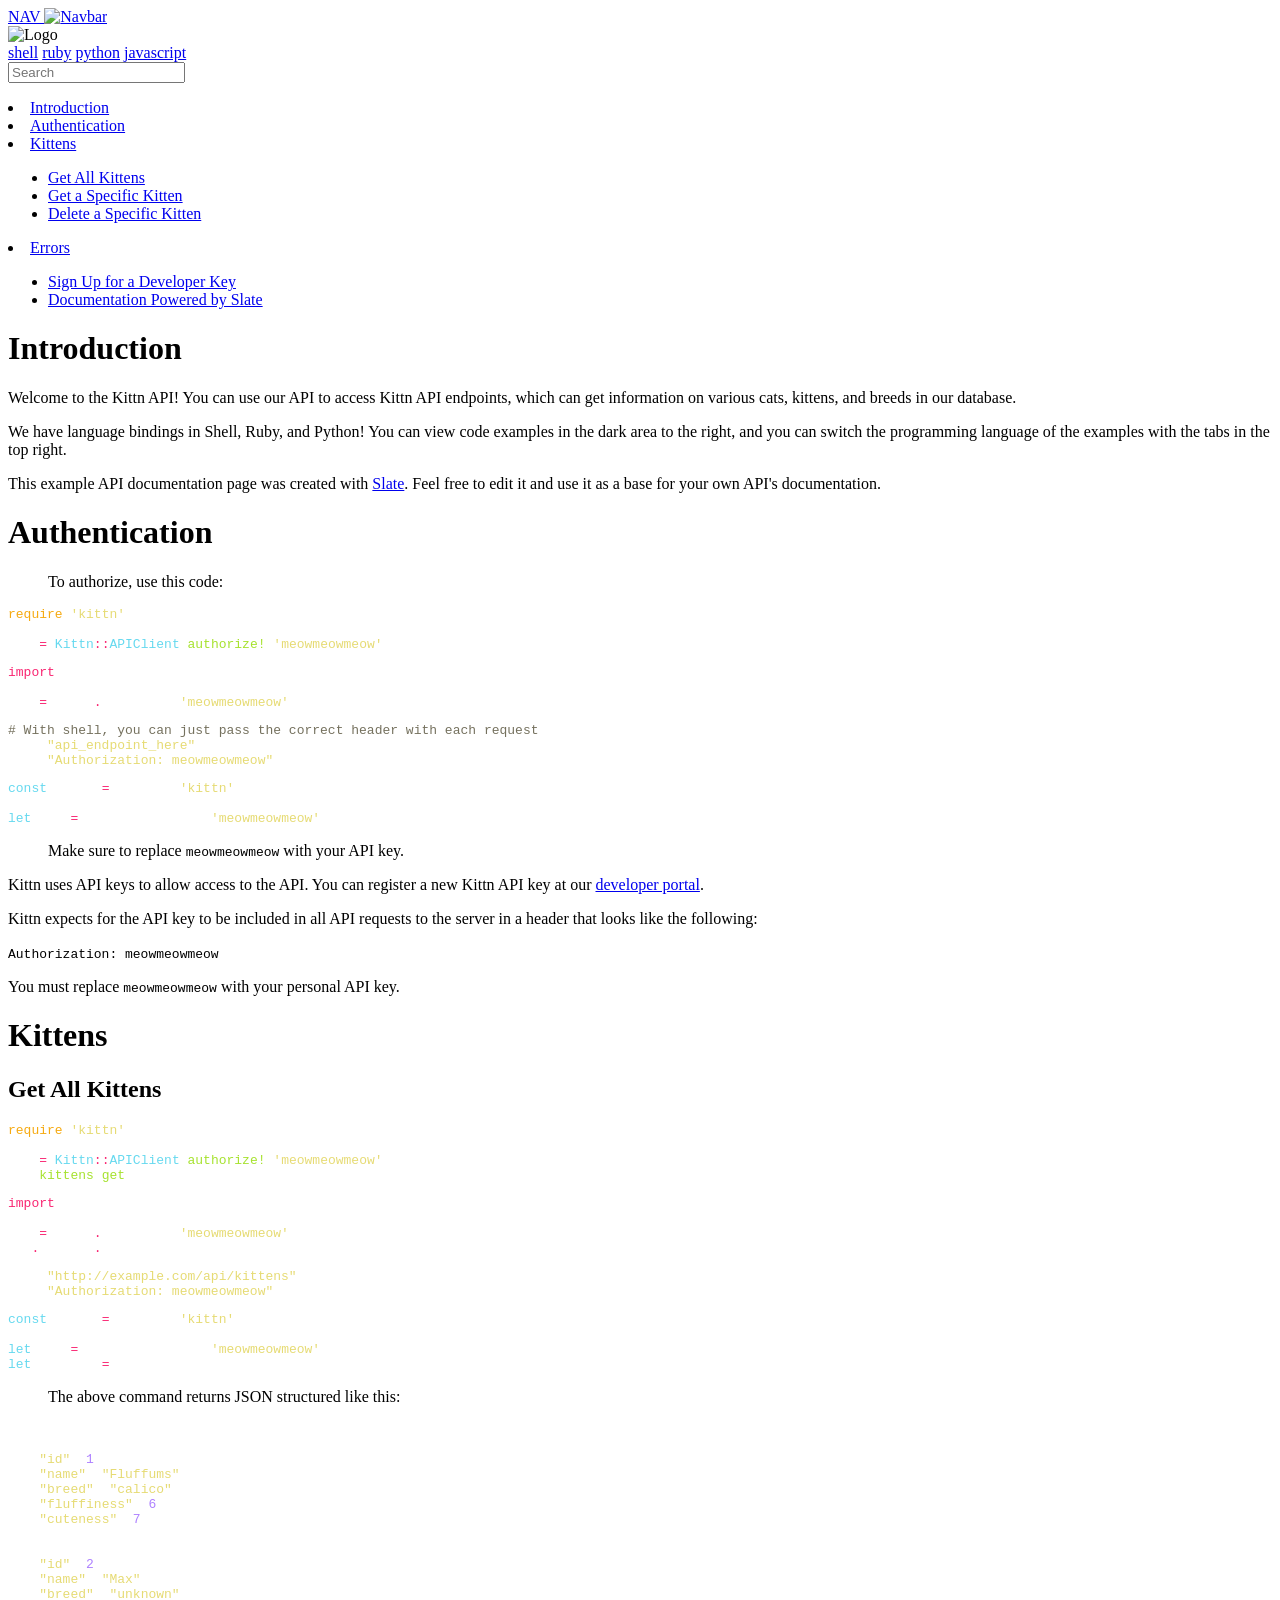
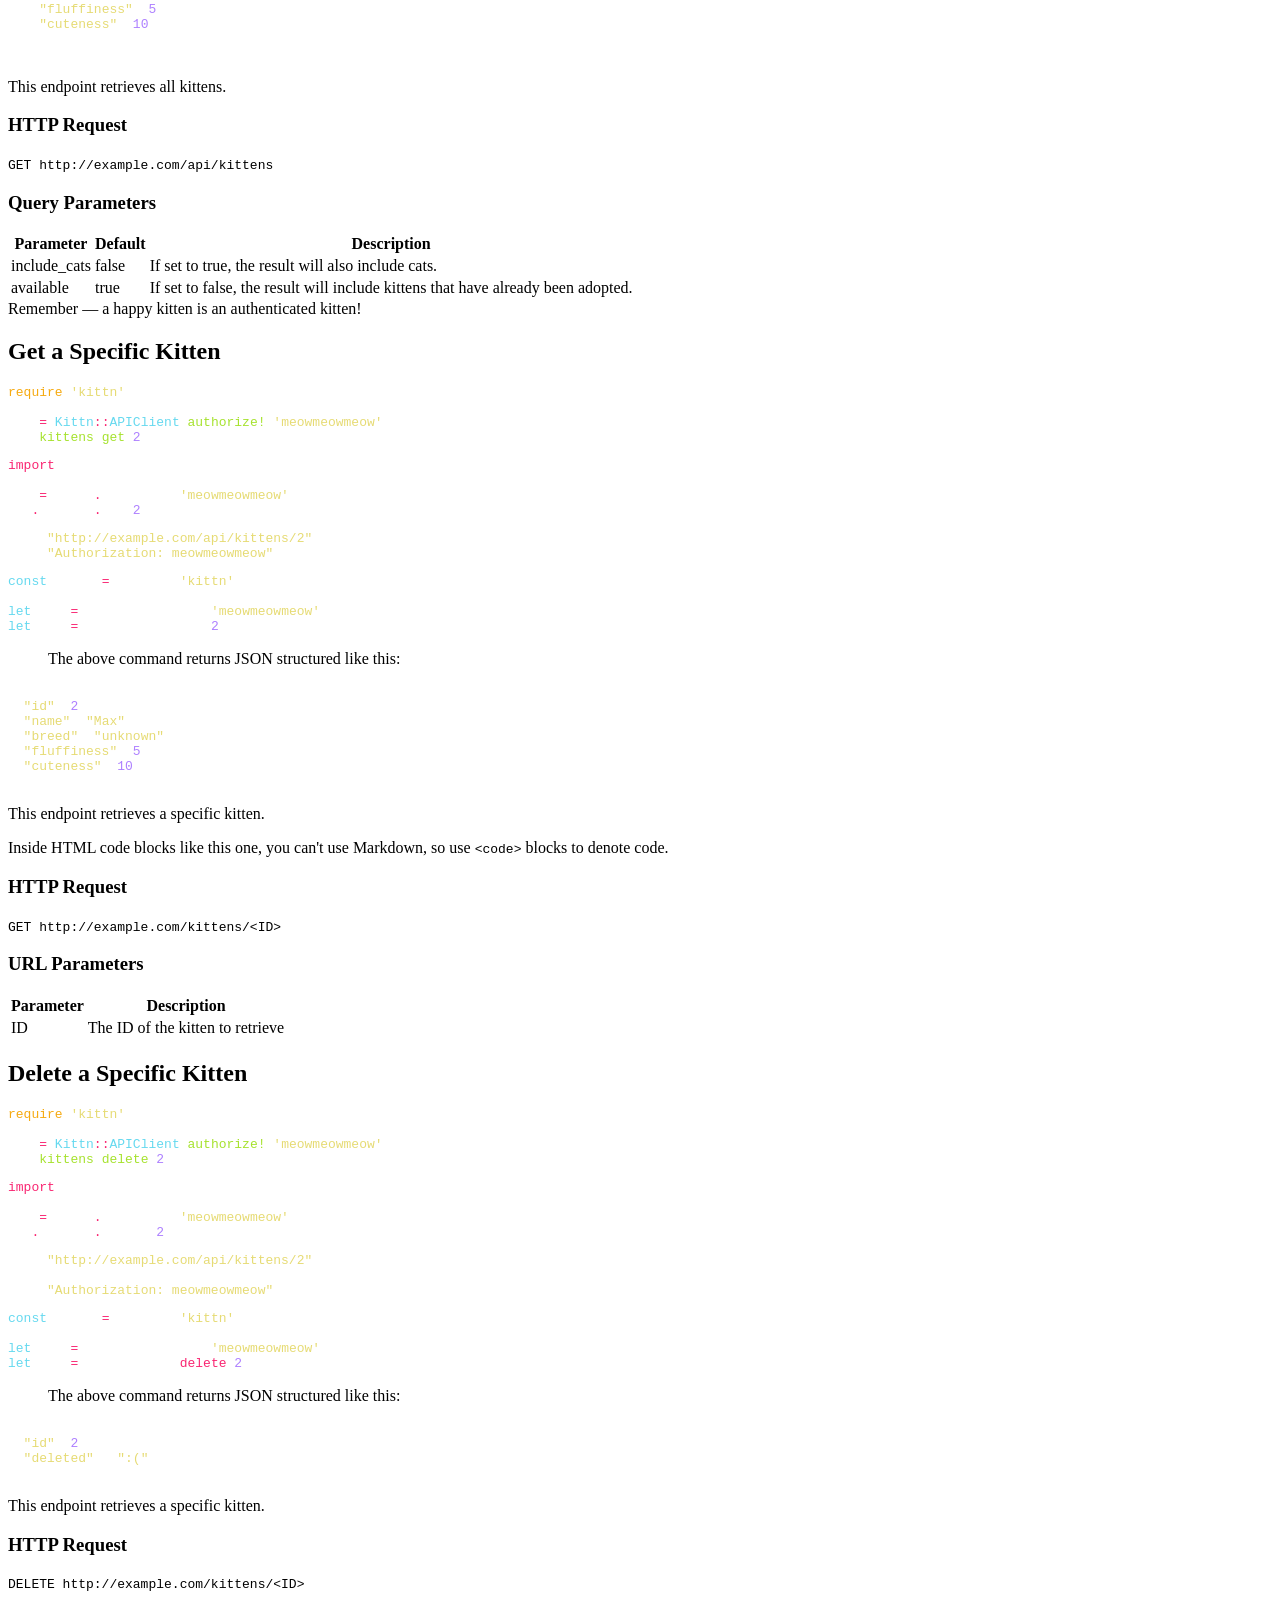
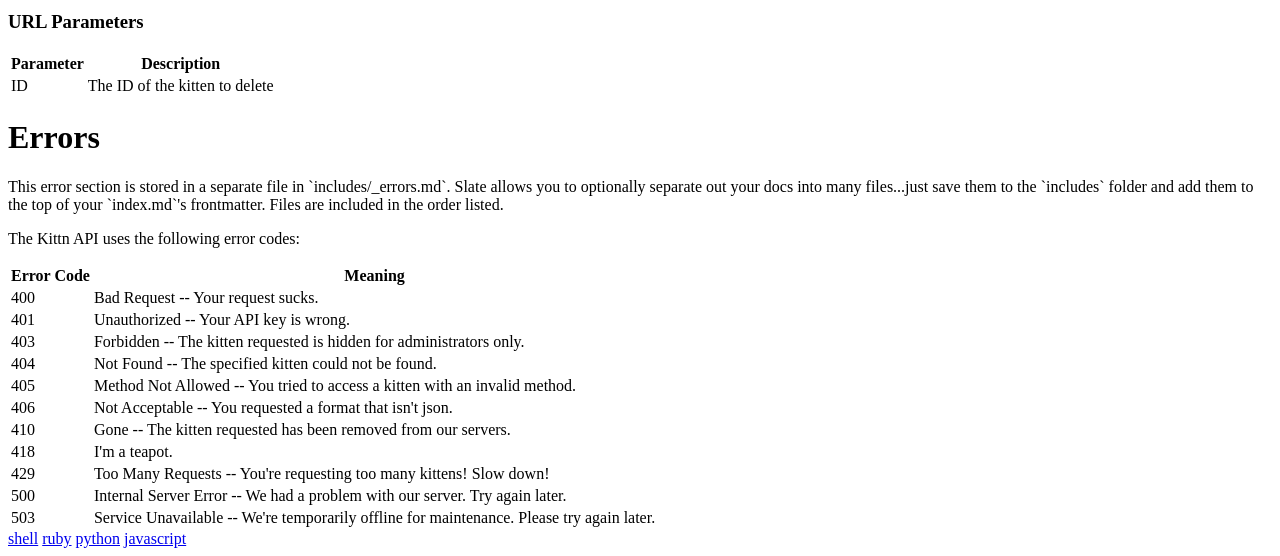
==== index.html @ 5096ce83 "publish: Update_errors.md (#815) generated from commit bdb693031027c2e5af77cb709cb86836c3e2e74c" ====
<!doctype html>
<html>
  <head>
    <meta charset="utf-8">
    <meta content="IE=edge,chrome=1" http-equiv="X-UA-Compatible">
    <meta name="viewport" content="width=device-width, initial-scale=1, maximum-scale=1">
    <title>API Reference</title>

    <style>
      .highlight table td { padding: 5px; }
.highlight table pre { margin: 0; }
.highlight .gh {
  color: #999999;
}
.highlight .sr {
  color: #f6aa11;
}
.highlight .go {
  color: #888888;
}
.highlight .gp {
  color: #555555;
}
.highlight .gs {
}
.highlight .gu {
  color: #aaaaaa;
}
.highlight .nb {
  color: #f6aa11;
}
.highlight .cm {
  color: #75715e;
}
.highlight .cp {
  color: #75715e;
}
.highlight .c1 {
  color: #75715e;
}
.highlight .cs {
  color: #75715e;
}
.highlight .c, .highlight .cd {
  color: #75715e;
}
.highlight .err {
  color: #960050;
}
.highlight .gr {
  color: #960050;
}
.highlight .gt {
  color: #960050;
}
.highlight .gd {
  color: #49483e;
}
.highlight .gi {
  color: #49483e;
}
.highlight .ge {
  color: #49483e;
}
.highlight .kc {
  color: #66d9ef;
}
.highlight .kd {
  color: #66d9ef;
}
.highlight .kr {
  color: #66d9ef;
}
.highlight .no {
  color: #66d9ef;
}
.highlight .kt {
  color: #66d9ef;
}
.highlight .mf {
  color: #ae81ff;
}
.highlight .mh {
  color: #ae81ff;
}
.highlight .il {
  color: #ae81ff;
}
.highlight .mi {
  color: #ae81ff;
}
.highlight .mo {
  color: #ae81ff;
}
.highlight .m, .highlight .mb, .highlight .mx {
  color: #ae81ff;
}
.highlight .sc {
  color: #ae81ff;
}
.highlight .se {
  color: #ae81ff;
}
.highlight .ss {
  color: #ae81ff;
}
.highlight .sd {
  color: #e6db74;
}
.highlight .s2 {
  color: #e6db74;
}
.highlight .sb {
  color: #e6db74;
}
.highlight .sh {
  color: #e6db74;
}
.highlight .si {
  color: #e6db74;
}
.highlight .sx {
  color: #e6db74;
}
.highlight .s1 {
  color: #e6db74;
}
.highlight .s {
  color: #e6db74;
}
.highlight .na {
  color: #a6e22e;
}
.highlight .nc {
  color: #a6e22e;
}
.highlight .nd {
  color: #a6e22e;
}
.highlight .ne {
  color: #a6e22e;
}
.highlight .nf {
  color: #a6e22e;
}
.highlight .vc {
  color: #ffffff;
}
.highlight .nn {
  color: #ffffff;
}
.highlight .nl {
  color: #ffffff;
}
.highlight .ni {
  color: #ffffff;
}
.highlight .bp {
  color: #ffffff;
}
.highlight .vg {
  color: #ffffff;
}
.highlight .vi {
  color: #ffffff;
}
.highlight .nv {
  color: #ffffff;
}
.highlight .w {
  color: #ffffff;
}
.highlight {
  color: #ffffff;
}
.highlight .n, .highlight .py, .highlight .nx {
  color: #ffffff;
}
.highlight .ow {
  color: #f92672;
}
.highlight .nt {
  color: #f92672;
}
.highlight .k, .highlight .kv {
  color: #f92672;
}
.highlight .kn {
  color: #f92672;
}
.highlight .kp {
  color: #f92672;
}
.highlight .o {
  color: #f92672;
}
    </style>
    <link href="stylesheets/screen.css" rel="stylesheet" media="screen" />
    <link href="stylesheets/print.css" rel="stylesheet" media="print" />
      <script src="javascripts/all.js"></script>
  </head>

  <body class="index" data-languages="[&quot;shell&quot;,&quot;ruby&quot;,&quot;python&quot;,&quot;javascript&quot;]">
    <a href="#" id="nav-button">
      <span>
        NAV
        <img src="images/navbar.png" alt="Navbar" />
      </span>
    </a>
    <div class="toc-wrapper">
      <img src="images/logo.png" class="logo" alt="Logo" />
        <div class="lang-selector">
              <a href="#" data-language-name="shell">shell</a>
              <a href="#" data-language-name="ruby">ruby</a>
              <a href="#" data-language-name="python">python</a>
              <a href="#" data-language-name="javascript">javascript</a>
        </div>
        <div class="search">
          <input type="text" class="search" id="input-search" placeholder="Search">
        </div>
        <ul class="search-results"></ul>
      <div id="toc" class="toc-list-h1">
          <li>
            <a href="#introduction" class="toc-h1 toc-link" data-title="Introduction">Introduction</a>
          </li>
          <li>
            <a href="#authentication" class="toc-h1 toc-link" data-title="Authentication">Authentication</a>
          </li>
          <li>
            <a href="#kittens" class="toc-h1 toc-link" data-title="Kittens">Kittens</a>
              <ul class="toc-list-h2">
                  <li>
                    <a href="#get-all-kittens" class="toc-h2 toc-link" data-title="Kittens">Get All Kittens</a>
                  </li>
                  <li>
                    <a href="#get-a-specific-kitten" class="toc-h2 toc-link" data-title="Kittens">Get a Specific Kitten</a>
                  </li>
                  <li>
                    <a href="#delete-a-specific-kitten" class="toc-h2 toc-link" data-title="Kittens">Delete a Specific Kitten</a>
                  </li>
              </ul>
          </li>
          <li>
            <a href="#errors" class="toc-h1 toc-link" data-title="Errors">Errors</a>
          </li>
      </div>
        <ul class="toc-footer">
            <li><a href='#'>Sign Up for a Developer Key</a></li>
            <li><a href='https://github.com/tripit/slate'>Documentation Powered by Slate</a></li>
        </ul>
    </div>
    <div class="page-wrapper">
      <div class="dark-box"></div>
      <div class="content">
        <h1 id='introduction'>Introduction</h1>
<p>Welcome to the Kittn API! You can use our API to access Kittn API endpoints, which can get information on various cats, kittens, and breeds in our database.</p>

<p>We have language bindings in Shell, Ruby, and Python! You can view code examples in the dark area to the right, and you can switch the programming language of the examples with the tabs in the top right.</p>

<p>This example API documentation page was created with <a href="https://github.com/tripit/slate">Slate</a>. Feel free to edit it and use it as a base for your own API&#39;s documentation.</p>
<h1 id='authentication'>Authentication</h1>
<blockquote>
<p>To authorize, use this code:</p>
</blockquote>
<pre class="highlight ruby tab-ruby"><code><span class="nb">require</span> <span class="s1">'kittn'</span>

<span class="n">api</span> <span class="o">=</span> <span class="no">Kittn</span><span class="o">::</span><span class="no">APIClient</span><span class="p">.</span><span class="nf">authorize!</span><span class="p">(</span><span class="s1">'meowmeowmeow'</span><span class="p">)</span>
</code></pre><pre class="highlight python tab-python"><code><span class="kn">import</span> <span class="nn">kittn</span>

<span class="n">api</span> <span class="o">=</span> <span class="n">kittn</span><span class="o">.</span><span class="n">authorize</span><span class="p">(</span><span class="s">'meowmeowmeow'</span><span class="p">)</span>
</code></pre><pre class="highlight shell tab-shell"><code><span class="c"># With shell, you can just pass the correct header with each request</span>
curl <span class="s2">"api_endpoint_here"</span>
  -H <span class="s2">"Authorization: meowmeowmeow"</span>
</code></pre><pre class="highlight javascript tab-javascript"><code><span class="kr">const</span> <span class="nx">kittn</span> <span class="o">=</span> <span class="nx">require</span><span class="p">(</span><span class="s1">'kittn'</span><span class="p">);</span>

<span class="kd">let</span> <span class="nx">api</span> <span class="o">=</span> <span class="nx">kittn</span><span class="p">.</span><span class="nx">authorize</span><span class="p">(</span><span class="s1">'meowmeowmeow'</span><span class="p">);</span>
</code></pre>
<blockquote>
<p>Make sure to replace <code>meowmeowmeow</code> with your API key.</p>
</blockquote>

<p>Kittn uses API keys to allow access to the API. You can register a new Kittn API key at our <a href="http://example.com/developers">developer portal</a>.</p>

<p>Kittn expects for the API key to be included in all API requests to the server in a header that looks like the following:</p>

<p><code>Authorization: meowmeowmeow</code></p>

<aside class="notice">
You must replace <code>meowmeowmeow</code> with your personal API key.
</aside>
<h1 id='kittens'>Kittens</h1><h2 id='get-all-kittens'>Get All Kittens</h2><pre class="highlight ruby tab-ruby"><code><span class="nb">require</span> <span class="s1">'kittn'</span>

<span class="n">api</span> <span class="o">=</span> <span class="no">Kittn</span><span class="o">::</span><span class="no">APIClient</span><span class="p">.</span><span class="nf">authorize!</span><span class="p">(</span><span class="s1">'meowmeowmeow'</span><span class="p">)</span>
<span class="n">api</span><span class="p">.</span><span class="nf">kittens</span><span class="p">.</span><span class="nf">get</span>
</code></pre><pre class="highlight python tab-python"><code><span class="kn">import</span> <span class="nn">kittn</span>

<span class="n">api</span> <span class="o">=</span> <span class="n">kittn</span><span class="o">.</span><span class="n">authorize</span><span class="p">(</span><span class="s">'meowmeowmeow'</span><span class="p">)</span>
<span class="n">api</span><span class="o">.</span><span class="n">kittens</span><span class="o">.</span><span class="n">get</span><span class="p">()</span>
</code></pre><pre class="highlight shell tab-shell"><code>curl <span class="s2">"http://example.com/api/kittens"</span>
  -H <span class="s2">"Authorization: meowmeowmeow"</span>
</code></pre><pre class="highlight javascript tab-javascript"><code><span class="kr">const</span> <span class="nx">kittn</span> <span class="o">=</span> <span class="nx">require</span><span class="p">(</span><span class="s1">'kittn'</span><span class="p">);</span>

<span class="kd">let</span> <span class="nx">api</span> <span class="o">=</span> <span class="nx">kittn</span><span class="p">.</span><span class="nx">authorize</span><span class="p">(</span><span class="s1">'meowmeowmeow'</span><span class="p">);</span>
<span class="kd">let</span> <span class="nx">kittens</span> <span class="o">=</span> <span class="nx">api</span><span class="p">.</span><span class="nx">kittens</span><span class="p">.</span><span class="nx">get</span><span class="p">();</span>
</code></pre>
<blockquote>
<p>The above command returns JSON structured like this:</p>
</blockquote>
<pre class="highlight json tab-json"><code><span class="p">[</span><span class="w">
  </span><span class="p">{</span><span class="w">
    </span><span class="s2">"id"</span><span class="p">:</span><span class="w"> </span><span class="mi">1</span><span class="p">,</span><span class="w">
    </span><span class="s2">"name"</span><span class="p">:</span><span class="w"> </span><span class="s2">"Fluffums"</span><span class="p">,</span><span class="w">
    </span><span class="s2">"breed"</span><span class="p">:</span><span class="w"> </span><span class="s2">"calico"</span><span class="p">,</span><span class="w">
    </span><span class="s2">"fluffiness"</span><span class="p">:</span><span class="w"> </span><span class="mi">6</span><span class="p">,</span><span class="w">
    </span><span class="s2">"cuteness"</span><span class="p">:</span><span class="w"> </span><span class="mi">7</span><span class="w">
  </span><span class="p">},</span><span class="w">
  </span><span class="p">{</span><span class="w">
    </span><span class="s2">"id"</span><span class="p">:</span><span class="w"> </span><span class="mi">2</span><span class="p">,</span><span class="w">
    </span><span class="s2">"name"</span><span class="p">:</span><span class="w"> </span><span class="s2">"Max"</span><span class="p">,</span><span class="w">
    </span><span class="s2">"breed"</span><span class="p">:</span><span class="w"> </span><span class="s2">"unknown"</span><span class="p">,</span><span class="w">
    </span><span class="s2">"fluffiness"</span><span class="p">:</span><span class="w"> </span><span class="mi">5</span><span class="p">,</span><span class="w">
    </span><span class="s2">"cuteness"</span><span class="p">:</span><span class="w"> </span><span class="mi">10</span><span class="w">
  </span><span class="p">}</span><span class="w">
</span><span class="p">]</span><span class="w">
</span></code></pre>
<p>This endpoint retrieves all kittens.</p>
<h3 id='http-request'>HTTP Request</h3>
<p><code>GET http://example.com/api/kittens</code></p>
<h3 id='query-parameters'>Query Parameters</h3>
<table><thead>
<tr>
<th>Parameter</th>
<th>Default</th>
<th>Description</th>
</tr>
</thead><tbody>
<tr>
<td>include_cats</td>
<td>false</td>
<td>If set to true, the result will also include cats.</td>
</tr>
<tr>
<td>available</td>
<td>true</td>
<td>If set to false, the result will include kittens that have already been adopted.</td>
</tr>
</tbody></table>

<aside class="success">
Remember — a happy kitten is an authenticated kitten!
</aside>
<h2 id='get-a-specific-kitten'>Get a Specific Kitten</h2><pre class="highlight ruby tab-ruby"><code><span class="nb">require</span> <span class="s1">'kittn'</span>

<span class="n">api</span> <span class="o">=</span> <span class="no">Kittn</span><span class="o">::</span><span class="no">APIClient</span><span class="p">.</span><span class="nf">authorize!</span><span class="p">(</span><span class="s1">'meowmeowmeow'</span><span class="p">)</span>
<span class="n">api</span><span class="p">.</span><span class="nf">kittens</span><span class="p">.</span><span class="nf">get</span><span class="p">(</span><span class="mi">2</span><span class="p">)</span>
</code></pre><pre class="highlight python tab-python"><code><span class="kn">import</span> <span class="nn">kittn</span>

<span class="n">api</span> <span class="o">=</span> <span class="n">kittn</span><span class="o">.</span><span class="n">authorize</span><span class="p">(</span><span class="s">'meowmeowmeow'</span><span class="p">)</span>
<span class="n">api</span><span class="o">.</span><span class="n">kittens</span><span class="o">.</span><span class="n">get</span><span class="p">(</span><span class="mi">2</span><span class="p">)</span>
</code></pre><pre class="highlight shell tab-shell"><code>curl <span class="s2">"http://example.com/api/kittens/2"</span>
  -H <span class="s2">"Authorization: meowmeowmeow"</span>
</code></pre><pre class="highlight javascript tab-javascript"><code><span class="kr">const</span> <span class="nx">kittn</span> <span class="o">=</span> <span class="nx">require</span><span class="p">(</span><span class="s1">'kittn'</span><span class="p">);</span>

<span class="kd">let</span> <span class="nx">api</span> <span class="o">=</span> <span class="nx">kittn</span><span class="p">.</span><span class="nx">authorize</span><span class="p">(</span><span class="s1">'meowmeowmeow'</span><span class="p">);</span>
<span class="kd">let</span> <span class="nx">max</span> <span class="o">=</span> <span class="nx">api</span><span class="p">.</span><span class="nx">kittens</span><span class="p">.</span><span class="nx">get</span><span class="p">(</span><span class="mi">2</span><span class="p">);</span>
</code></pre>
<blockquote>
<p>The above command returns JSON structured like this:</p>
</blockquote>
<pre class="highlight json tab-json"><code><span class="p">{</span><span class="w">
  </span><span class="s2">"id"</span><span class="p">:</span><span class="w"> </span><span class="mi">2</span><span class="p">,</span><span class="w">
  </span><span class="s2">"name"</span><span class="p">:</span><span class="w"> </span><span class="s2">"Max"</span><span class="p">,</span><span class="w">
  </span><span class="s2">"breed"</span><span class="p">:</span><span class="w"> </span><span class="s2">"unknown"</span><span class="p">,</span><span class="w">
  </span><span class="s2">"fluffiness"</span><span class="p">:</span><span class="w"> </span><span class="mi">5</span><span class="p">,</span><span class="w">
  </span><span class="s2">"cuteness"</span><span class="p">:</span><span class="w"> </span><span class="mi">10</span><span class="w">
</span><span class="p">}</span><span class="w">
</span></code></pre>
<p>This endpoint retrieves a specific kitten.</p>

<aside class="warning">Inside HTML code blocks like this one, you can't use Markdown, so use <code>&lt;code&gt;</code> blocks to denote code.</aside>
<h3 id='http-request-2'>HTTP Request</h3>
<p><code>GET http://example.com/kittens/&lt;ID&gt;</code></p>
<h3 id='url-parameters'>URL Parameters</h3>
<table><thead>
<tr>
<th>Parameter</th>
<th>Description</th>
</tr>
</thead><tbody>
<tr>
<td>ID</td>
<td>The ID of the kitten to retrieve</td>
</tr>
</tbody></table>
<h2 id='delete-a-specific-kitten'>Delete a Specific Kitten</h2><pre class="highlight ruby tab-ruby"><code><span class="nb">require</span> <span class="s1">'kittn'</span>

<span class="n">api</span> <span class="o">=</span> <span class="no">Kittn</span><span class="o">::</span><span class="no">APIClient</span><span class="p">.</span><span class="nf">authorize!</span><span class="p">(</span><span class="s1">'meowmeowmeow'</span><span class="p">)</span>
<span class="n">api</span><span class="p">.</span><span class="nf">kittens</span><span class="p">.</span><span class="nf">delete</span><span class="p">(</span><span class="mi">2</span><span class="p">)</span>
</code></pre><pre class="highlight python tab-python"><code><span class="kn">import</span> <span class="nn">kittn</span>

<span class="n">api</span> <span class="o">=</span> <span class="n">kittn</span><span class="o">.</span><span class="n">authorize</span><span class="p">(</span><span class="s">'meowmeowmeow'</span><span class="p">)</span>
<span class="n">api</span><span class="o">.</span><span class="n">kittens</span><span class="o">.</span><span class="n">delete</span><span class="p">(</span><span class="mi">2</span><span class="p">)</span>
</code></pre><pre class="highlight shell tab-shell"><code>curl <span class="s2">"http://example.com/api/kittens/2"</span>
  -X DELETE
  -H <span class="s2">"Authorization: meowmeowmeow"</span>
</code></pre><pre class="highlight javascript tab-javascript"><code><span class="kr">const</span> <span class="nx">kittn</span> <span class="o">=</span> <span class="nx">require</span><span class="p">(</span><span class="s1">'kittn'</span><span class="p">);</span>

<span class="kd">let</span> <span class="nx">api</span> <span class="o">=</span> <span class="nx">kittn</span><span class="p">.</span><span class="nx">authorize</span><span class="p">(</span><span class="s1">'meowmeowmeow'</span><span class="p">);</span>
<span class="kd">let</span> <span class="nx">max</span> <span class="o">=</span> <span class="nx">api</span><span class="p">.</span><span class="nx">kittens</span><span class="p">.</span><span class="k">delete</span><span class="p">(</span><span class="mi">2</span><span class="p">);</span>
</code></pre>
<blockquote>
<p>The above command returns JSON structured like this:</p>
</blockquote>
<pre class="highlight json tab-json"><code><span class="p">{</span><span class="w">
  </span><span class="s2">"id"</span><span class="p">:</span><span class="w"> </span><span class="mi">2</span><span class="p">,</span><span class="w">
  </span><span class="s2">"deleted"</span><span class="w"> </span><span class="p">:</span><span class="w"> </span><span class="s2">":("</span><span class="w">
</span><span class="p">}</span><span class="w">
</span></code></pre>
<p>This endpoint retrieves a specific kitten.</p>
<h3 id='http-request-3'>HTTP Request</h3>
<p><code>DELETE http://example.com/kittens/&lt;ID&gt;</code></p>
<h3 id='url-parameters-2'>URL Parameters</h3>
<table><thead>
<tr>
<th>Parameter</th>
<th>Description</th>
</tr>
</thead><tbody>
<tr>
<td>ID</td>
<td>The ID of the kitten to delete</td>
</tr>
</tbody></table>
<h1 id='errors'>Errors</h1>
<aside class="notice">This error section is stored in a separate file in `includes/_errors.md`. Slate allows you to optionally separate out your docs into many files...just save them to the `includes` folder and add them to the top of your `index.md`'s frontmatter. Files are included in the order listed.</aside>

<p>The Kittn API uses the following error codes:</p>

<table><thead>
<tr>
<th>Error Code</th>
<th>Meaning</th>
</tr>
</thead><tbody>
<tr>
<td>400</td>
<td>Bad Request -- Your request sucks.</td>
</tr>
<tr>
<td>401</td>
<td>Unauthorized -- Your API key is wrong.</td>
</tr>
<tr>
<td>403</td>
<td>Forbidden -- The kitten requested is hidden for administrators only.</td>
</tr>
<tr>
<td>404</td>
<td>Not Found -- The specified kitten could not be found.</td>
</tr>
<tr>
<td>405</td>
<td>Method Not Allowed -- You tried to access a kitten with an invalid method.</td>
</tr>
<tr>
<td>406</td>
<td>Not Acceptable -- You requested a format that isn&#39;t json.</td>
</tr>
<tr>
<td>410</td>
<td>Gone -- The kitten requested has been removed from our servers.</td>
</tr>
<tr>
<td>418</td>
<td>I&#39;m a teapot.</td>
</tr>
<tr>
<td>429</td>
<td>Too Many Requests -- You&#39;re requesting too many kittens! Slow down!</td>
</tr>
<tr>
<td>500</td>
<td>Internal Server Error -- We had a problem with our server. Try again later.</td>
</tr>
<tr>
<td>503</td>
<td>Service Unavailable -- We&#39;re temporarily offline for maintenance. Please try again later.</td>
</tr>
</tbody></table>

      </div>
      <div class="dark-box">
          <div class="lang-selector">
                <a href="#" data-language-name="shell">shell</a>
                <a href="#" data-language-name="ruby">ruby</a>
                <a href="#" data-language-name="python">python</a>
                <a href="#" data-language-name="javascript">javascript</a>
          </div>
      </div>
    </div>
  </body>
</html>
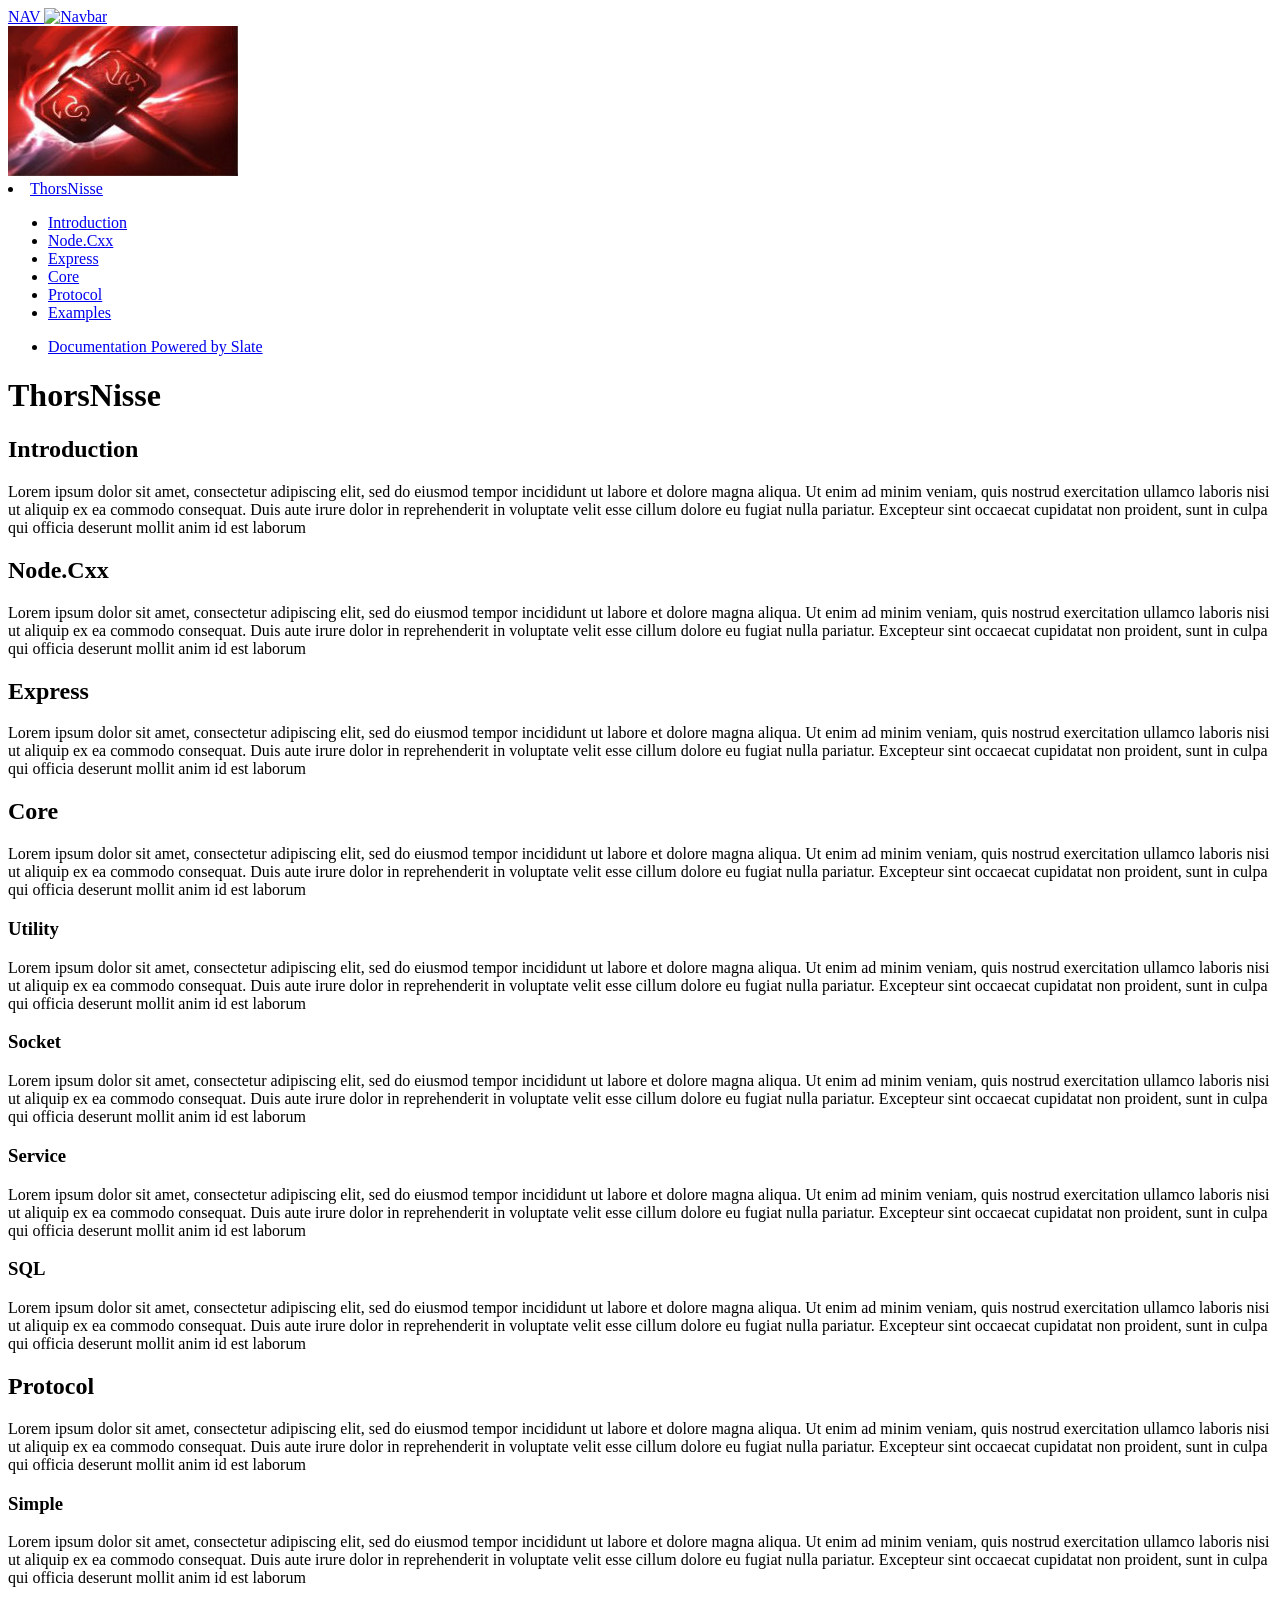
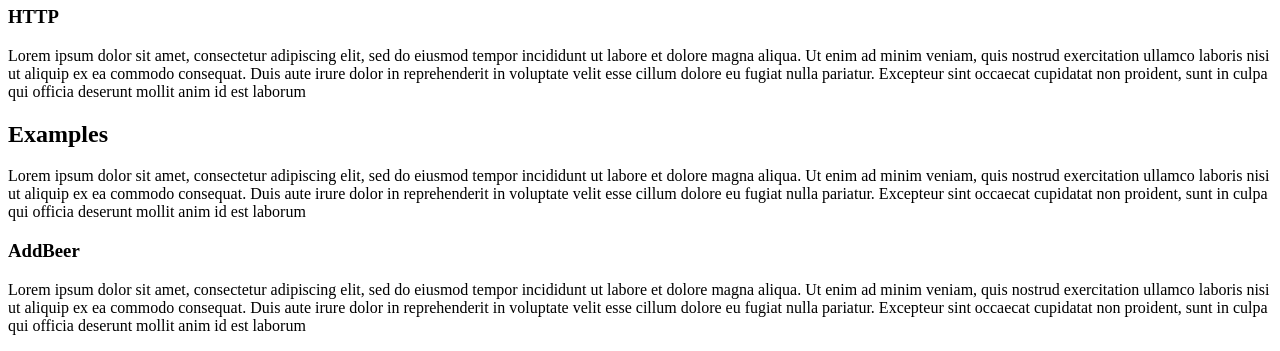
==== commit 5fe38988: "publish: Layout generated from commit b7ae418e4e21ff0232c8fb57ae7dbcbe4911030a" ====
--- a/index.html
+++ b/index.html
@@ -196,12 +196,13 @@
   color: #f92672;
 }
     </style>
+    <link href="images/favicon.ico" rel="icon" type="image/ico" />
     <link href="stylesheets/screen.css" rel="stylesheet" media="screen" />
     <link href="stylesheets/print.css" rel="stylesheet" media="print" />
-      <script src="javascripts/all.js"></script>
+      <script src="javascripts/all_nosearch.js"></script>
   </head>
 
-  <body class="index" data-languages="[&quot;shell&quot;,&quot;ruby&quot;,&quot;python&quot;,&quot;javascript&quot;]">
+  <body class="index" data-languages="[]">
     <a href="#" id="nav-button">
       <span>
         NAV
@@ -210,293 +211,67 @@
     </a>
     <div class="toc-wrapper">
       <img src="images/logo.png" class="logo" alt="Logo" />
-        <div class="lang-selector">
-              <a href="#" data-language-name="shell">shell</a>
-              <a href="#" data-language-name="ruby">ruby</a>
-              <a href="#" data-language-name="python">python</a>
-              <a href="#" data-language-name="javascript">javascript</a>
-        </div>
-        <div class="search">
-          <input type="text" class="search" id="input-search" placeholder="Search">
-        </div>
-        <ul class="search-results"></ul>
       <div id="toc" class="toc-list-h1">
           <li>
-            <a href="#introduction" class="toc-h1 toc-link" data-title="Introduction">Introduction</a>
-          </li>
-          <li>
-            <a href="#authentication" class="toc-h1 toc-link" data-title="Authentication">Authentication</a>
-          </li>
-          <li>
-            <a href="#kittens" class="toc-h1 toc-link" data-title="Kittens">Kittens</a>
+            <a href="#thorsnisse" class="toc-h1 toc-link" data-title="ThorsNisse">ThorsNisse</a>
               <ul class="toc-list-h2">
                   <li>
-                    <a href="#get-all-kittens" class="toc-h2 toc-link" data-title="Kittens">Get All Kittens</a>
-                  </li>
-                  <li>
-                    <a href="#get-a-specific-kitten" class="toc-h2 toc-link" data-title="Kittens">Get a Specific Kitten</a>
-                  </li>
-                  <li>
-                    <a href="#delete-a-specific-kitten" class="toc-h2 toc-link" data-title="Kittens">Delete a Specific Kitten</a>
+                    <a href="#introduction" class="toc-h2 toc-link" data-title="ThorsNisse">Introduction</a>
+                  </li>
+                  <li>
+                    <a href="#node-cxx" class="toc-h2 toc-link" data-title="ThorsNisse">Node.Cxx</a>
+                  </li>
+                  <li>
+                    <a href="#express" class="toc-h2 toc-link" data-title="ThorsNisse">Express</a>
+                  </li>
+                  <li>
+                    <a href="#core" class="toc-h2 toc-link" data-title="ThorsNisse">Core</a>
+                  </li>
+                  <li>
+                    <a href="#protocol" class="toc-h2 toc-link" data-title="ThorsNisse">Protocol</a>
+                  </li>
+                  <li>
+                    <a href="#examples" class="toc-h2 toc-link" data-title="ThorsNisse">Examples</a>
                   </li>
               </ul>
-          </li>
-          <li>
-            <a href="#errors" class="toc-h1 toc-link" data-title="Errors">Errors</a>
           </li>
       </div>
         <ul class="toc-footer">
-            <li><a href='#'>Sign Up for a Developer Key</a></li>
             <li><a href='https://github.com/tripit/slate'>Documentation Powered by Slate</a></li>
         </ul>
     </div>
     <div class="page-wrapper">
       <div class="dark-box"></div>
       <div class="content">
-        <h1 id='introduction'>Introduction</h1>
-<p>Welcome to the Kittn API! You can use our API to access Kittn API endpoints, which can get information on various cats, kittens, and breeds in our database.</p>
-
-<p>We have language bindings in Shell, Ruby, and Python! You can view code examples in the dark area to the right, and you can switch the programming language of the examples with the tabs in the top right.</p>
-
-<p>This example API documentation page was created with <a href="https://github.com/tripit/slate">Slate</a>. Feel free to edit it and use it as a base for your own API&#39;s documentation.</p>
-<h1 id='authentication'>Authentication</h1>
-<blockquote>
-<p>To authorize, use this code:</p>
-</blockquote>
-<pre class="highlight ruby tab-ruby"><code><span class="nb">require</span> <span class="s1">'kittn'</span>
-
-<span class="n">api</span> <span class="o">=</span> <span class="no">Kittn</span><span class="o">::</span><span class="no">APIClient</span><span class="p">.</span><span class="nf">authorize!</span><span class="p">(</span><span class="s1">'meowmeowmeow'</span><span class="p">)</span>
-</code></pre><pre class="highlight python tab-python"><code><span class="kn">import</span> <span class="nn">kittn</span>
-
-<span class="n">api</span> <span class="o">=</span> <span class="n">kittn</span><span class="o">.</span><span class="n">authorize</span><span class="p">(</span><span class="s">'meowmeowmeow'</span><span class="p">)</span>
-</code></pre><pre class="highlight shell tab-shell"><code><span class="c"># With shell, you can just pass the correct header with each request</span>
-curl <span class="s2">"api_endpoint_here"</span>
-  -H <span class="s2">"Authorization: meowmeowmeow"</span>
-</code></pre><pre class="highlight javascript tab-javascript"><code><span class="kr">const</span> <span class="nx">kittn</span> <span class="o">=</span> <span class="nx">require</span><span class="p">(</span><span class="s1">'kittn'</span><span class="p">);</span>
-
-<span class="kd">let</span> <span class="nx">api</span> <span class="o">=</span> <span class="nx">kittn</span><span class="p">.</span><span class="nx">authorize</span><span class="p">(</span><span class="s1">'meowmeowmeow'</span><span class="p">);</span>
-</code></pre>
-<blockquote>
-<p>Make sure to replace <code>meowmeowmeow</code> with your API key.</p>
-</blockquote>
-
-<p>Kittn uses API keys to allow access to the API. You can register a new Kittn API key at our <a href="http://example.com/developers">developer portal</a>.</p>
-
-<p>Kittn expects for the API key to be included in all API requests to the server in a header that looks like the following:</p>
-
-<p><code>Authorization: meowmeowmeow</code></p>
-
-<aside class="notice">
-You must replace <code>meowmeowmeow</code> with your personal API key.
-</aside>
-<h1 id='kittens'>Kittens</h1><h2 id='get-all-kittens'>Get All Kittens</h2><pre class="highlight ruby tab-ruby"><code><span class="nb">require</span> <span class="s1">'kittn'</span>
-
-<span class="n">api</span> <span class="o">=</span> <span class="no">Kittn</span><span class="o">::</span><span class="no">APIClient</span><span class="p">.</span><span class="nf">authorize!</span><span class="p">(</span><span class="s1">'meowmeowmeow'</span><span class="p">)</span>
-<span class="n">api</span><span class="p">.</span><span class="nf">kittens</span><span class="p">.</span><span class="nf">get</span>
-</code></pre><pre class="highlight python tab-python"><code><span class="kn">import</span> <span class="nn">kittn</span>
-
-<span class="n">api</span> <span class="o">=</span> <span class="n">kittn</span><span class="o">.</span><span class="n">authorize</span><span class="p">(</span><span class="s">'meowmeowmeow'</span><span class="p">)</span>
-<span class="n">api</span><span class="o">.</span><span class="n">kittens</span><span class="o">.</span><span class="n">get</span><span class="p">()</span>
-</code></pre><pre class="highlight shell tab-shell"><code>curl <span class="s2">"http://example.com/api/kittens"</span>
-  -H <span class="s2">"Authorization: meowmeowmeow"</span>
-</code></pre><pre class="highlight javascript tab-javascript"><code><span class="kr">const</span> <span class="nx">kittn</span> <span class="o">=</span> <span class="nx">require</span><span class="p">(</span><span class="s1">'kittn'</span><span class="p">);</span>
-
-<span class="kd">let</span> <span class="nx">api</span> <span class="o">=</span> <span class="nx">kittn</span><span class="p">.</span><span class="nx">authorize</span><span class="p">(</span><span class="s1">'meowmeowmeow'</span><span class="p">);</span>
-<span class="kd">let</span> <span class="nx">kittens</span> <span class="o">=</span> <span class="nx">api</span><span class="p">.</span><span class="nx">kittens</span><span class="p">.</span><span class="nx">get</span><span class="p">();</span>
-</code></pre>
-<blockquote>
-<p>The above command returns JSON structured like this:</p>
-</blockquote>
-<pre class="highlight json tab-json"><code><span class="p">[</span><span class="w">
-  </span><span class="p">{</span><span class="w">
-    </span><span class="s2">"id"</span><span class="p">:</span><span class="w"> </span><span class="mi">1</span><span class="p">,</span><span class="w">
-    </span><span class="s2">"name"</span><span class="p">:</span><span class="w"> </span><span class="s2">"Fluffums"</span><span class="p">,</span><span class="w">
-    </span><span class="s2">"breed"</span><span class="p">:</span><span class="w"> </span><span class="s2">"calico"</span><span class="p">,</span><span class="w">
-    </span><span class="s2">"fluffiness"</span><span class="p">:</span><span class="w"> </span><span class="mi">6</span><span class="p">,</span><span class="w">
-    </span><span class="s2">"cuteness"</span><span class="p">:</span><span class="w"> </span><span class="mi">7</span><span class="w">
-  </span><span class="p">},</span><span class="w">
-  </span><span class="p">{</span><span class="w">
-    </span><span class="s2">"id"</span><span class="p">:</span><span class="w"> </span><span class="mi">2</span><span class="p">,</span><span class="w">
-    </span><span class="s2">"name"</span><span class="p">:</span><span class="w"> </span><span class="s2">"Max"</span><span class="p">,</span><span class="w">
-    </span><span class="s2">"breed"</span><span class="p">:</span><span class="w"> </span><span class="s2">"unknown"</span><span class="p">,</span><span class="w">
-    </span><span class="s2">"fluffiness"</span><span class="p">:</span><span class="w"> </span><span class="mi">5</span><span class="p">,</span><span class="w">
-    </span><span class="s2">"cuteness"</span><span class="p">:</span><span class="w"> </span><span class="mi">10</span><span class="w">
-  </span><span class="p">}</span><span class="w">
-</span><span class="p">]</span><span class="w">
-</span></code></pre>
-<p>This endpoint retrieves all kittens.</p>
-<h3 id='http-request'>HTTP Request</h3>
-<p><code>GET http://example.com/api/kittens</code></p>
-<h3 id='query-parameters'>Query Parameters</h3>
-<table><thead>
-<tr>
-<th>Parameter</th>
-<th>Default</th>
-<th>Description</th>
-</tr>
-</thead><tbody>
-<tr>
-<td>include_cats</td>
-<td>false</td>
-<td>If set to true, the result will also include cats.</td>
-</tr>
-<tr>
-<td>available</td>
-<td>true</td>
-<td>If set to false, the result will include kittens that have already been adopted.</td>
-</tr>
-</tbody></table>
-
-<aside class="success">
-Remember — a happy kitten is an authenticated kitten!
-</aside>
-<h2 id='get-a-specific-kitten'>Get a Specific Kitten</h2><pre class="highlight ruby tab-ruby"><code><span class="nb">require</span> <span class="s1">'kittn'</span>
-
-<span class="n">api</span> <span class="o">=</span> <span class="no">Kittn</span><span class="o">::</span><span class="no">APIClient</span><span class="p">.</span><span class="nf">authorize!</span><span class="p">(</span><span class="s1">'meowmeowmeow'</span><span class="p">)</span>
-<span class="n">api</span><span class="p">.</span><span class="nf">kittens</span><span class="p">.</span><span class="nf">get</span><span class="p">(</span><span class="mi">2</span><span class="p">)</span>
-</code></pre><pre class="highlight python tab-python"><code><span class="kn">import</span> <span class="nn">kittn</span>
-
-<span class="n">api</span> <span class="o">=</span> <span class="n">kittn</span><span class="o">.</span><span class="n">authorize</span><span class="p">(</span><span class="s">'meowmeowmeow'</span><span class="p">)</span>
-<span class="n">api</span><span class="o">.</span><span class="n">kittens</span><span class="o">.</span><span class="n">get</span><span class="p">(</span><span class="mi">2</span><span class="p">)</span>
-</code></pre><pre class="highlight shell tab-shell"><code>curl <span class="s2">"http://example.com/api/kittens/2"</span>
-  -H <span class="s2">"Authorization: meowmeowmeow"</span>
-</code></pre><pre class="highlight javascript tab-javascript"><code><span class="kr">const</span> <span class="nx">kittn</span> <span class="o">=</span> <span class="nx">require</span><span class="p">(</span><span class="s1">'kittn'</span><span class="p">);</span>
-
-<span class="kd">let</span> <span class="nx">api</span> <span class="o">=</span> <span class="nx">kittn</span><span class="p">.</span><span class="nx">authorize</span><span class="p">(</span><span class="s1">'meowmeowmeow'</span><span class="p">);</span>
-<span class="kd">let</span> <span class="nx">max</span> <span class="o">=</span> <span class="nx">api</span><span class="p">.</span><span class="nx">kittens</span><span class="p">.</span><span class="nx">get</span><span class="p">(</span><span class="mi">2</span><span class="p">);</span>
-</code></pre>
-<blockquote>
-<p>The above command returns JSON structured like this:</p>
-</blockquote>
-<pre class="highlight json tab-json"><code><span class="p">{</span><span class="w">
-  </span><span class="s2">"id"</span><span class="p">:</span><span class="w"> </span><span class="mi">2</span><span class="p">,</span><span class="w">
-  </span><span class="s2">"name"</span><span class="p">:</span><span class="w"> </span><span class="s2">"Max"</span><span class="p">,</span><span class="w">
-  </span><span class="s2">"breed"</span><span class="p">:</span><span class="w"> </span><span class="s2">"unknown"</span><span class="p">,</span><span class="w">
-  </span><span class="s2">"fluffiness"</span><span class="p">:</span><span class="w"> </span><span class="mi">5</span><span class="p">,</span><span class="w">
-  </span><span class="s2">"cuteness"</span><span class="p">:</span><span class="w"> </span><span class="mi">10</span><span class="w">
-</span><span class="p">}</span><span class="w">
-</span></code></pre>
-<p>This endpoint retrieves a specific kitten.</p>
-
-<aside class="warning">Inside HTML code blocks like this one, you can't use Markdown, so use <code>&lt;code&gt;</code> blocks to denote code.</aside>
-<h3 id='http-request-2'>HTTP Request</h3>
-<p><code>GET http://example.com/kittens/&lt;ID&gt;</code></p>
-<h3 id='url-parameters'>URL Parameters</h3>
-<table><thead>
-<tr>
-<th>Parameter</th>
-<th>Description</th>
-</tr>
-</thead><tbody>
-<tr>
-<td>ID</td>
-<td>The ID of the kitten to retrieve</td>
-</tr>
-</tbody></table>
-<h2 id='delete-a-specific-kitten'>Delete a Specific Kitten</h2><pre class="highlight ruby tab-ruby"><code><span class="nb">require</span> <span class="s1">'kittn'</span>
-
-<span class="n">api</span> <span class="o">=</span> <span class="no">Kittn</span><span class="o">::</span><span class="no">APIClient</span><span class="p">.</span><span class="nf">authorize!</span><span class="p">(</span><span class="s1">'meowmeowmeow'</span><span class="p">)</span>
-<span class="n">api</span><span class="p">.</span><span class="nf">kittens</span><span class="p">.</span><span class="nf">delete</span><span class="p">(</span><span class="mi">2</span><span class="p">)</span>
-</code></pre><pre class="highlight python tab-python"><code><span class="kn">import</span> <span class="nn">kittn</span>
-
-<span class="n">api</span> <span class="o">=</span> <span class="n">kittn</span><span class="o">.</span><span class="n">authorize</span><span class="p">(</span><span class="s">'meowmeowmeow'</span><span class="p">)</span>
-<span class="n">api</span><span class="o">.</span><span class="n">kittens</span><span class="o">.</span><span class="n">delete</span><span class="p">(</span><span class="mi">2</span><span class="p">)</span>
-</code></pre><pre class="highlight shell tab-shell"><code>curl <span class="s2">"http://example.com/api/kittens/2"</span>
-  -X DELETE
-  -H <span class="s2">"Authorization: meowmeowmeow"</span>
-</code></pre><pre class="highlight javascript tab-javascript"><code><span class="kr">const</span> <span class="nx">kittn</span> <span class="o">=</span> <span class="nx">require</span><span class="p">(</span><span class="s1">'kittn'</span><span class="p">);</span>
-
-<span class="kd">let</span> <span class="nx">api</span> <span class="o">=</span> <span class="nx">kittn</span><span class="p">.</span><span class="nx">authorize</span><span class="p">(</span><span class="s1">'meowmeowmeow'</span><span class="p">);</span>
-<span class="kd">let</span> <span class="nx">max</span> <span class="o">=</span> <span class="nx">api</span><span class="p">.</span><span class="nx">kittens</span><span class="p">.</span><span class="k">delete</span><span class="p">(</span><span class="mi">2</span><span class="p">);</span>
-</code></pre>
-<blockquote>
-<p>The above command returns JSON structured like this:</p>
-</blockquote>
-<pre class="highlight json tab-json"><code><span class="p">{</span><span class="w">
-  </span><span class="s2">"id"</span><span class="p">:</span><span class="w"> </span><span class="mi">2</span><span class="p">,</span><span class="w">
-  </span><span class="s2">"deleted"</span><span class="w"> </span><span class="p">:</span><span class="w"> </span><span class="s2">":("</span><span class="w">
-</span><span class="p">}</span><span class="w">
-</span></code></pre>
-<p>This endpoint retrieves a specific kitten.</p>
-<h3 id='http-request-3'>HTTP Request</h3>
-<p><code>DELETE http://example.com/kittens/&lt;ID&gt;</code></p>
-<h3 id='url-parameters-2'>URL Parameters</h3>
-<table><thead>
-<tr>
-<th>Parameter</th>
-<th>Description</th>
-</tr>
-</thead><tbody>
-<tr>
-<td>ID</td>
-<td>The ID of the kitten to delete</td>
-</tr>
-</tbody></table>
-<h1 id='errors'>Errors</h1>
-<aside class="notice">This error section is stored in a separate file in `includes/_errors.md`. Slate allows you to optionally separate out your docs into many files...just save them to the `includes` folder and add them to the top of your `index.md`'s frontmatter. Files are included in the order listed.</aside>
-
-<p>The Kittn API uses the following error codes:</p>
-
-<table><thead>
-<tr>
-<th>Error Code</th>
-<th>Meaning</th>
-</tr>
-</thead><tbody>
-<tr>
-<td>400</td>
-<td>Bad Request -- Your request sucks.</td>
-</tr>
-<tr>
-<td>401</td>
-<td>Unauthorized -- Your API key is wrong.</td>
-</tr>
-<tr>
-<td>403</td>
-<td>Forbidden -- The kitten requested is hidden for administrators only.</td>
-</tr>
-<tr>
-<td>404</td>
-<td>Not Found -- The specified kitten could not be found.</td>
-</tr>
-<tr>
-<td>405</td>
-<td>Method Not Allowed -- You tried to access a kitten with an invalid method.</td>
-</tr>
-<tr>
-<td>406</td>
-<td>Not Acceptable -- You requested a format that isn&#39;t json.</td>
-</tr>
-<tr>
-<td>410</td>
-<td>Gone -- The kitten requested has been removed from our servers.</td>
-</tr>
-<tr>
-<td>418</td>
-<td>I&#39;m a teapot.</td>
-</tr>
-<tr>
-<td>429</td>
-<td>Too Many Requests -- You&#39;re requesting too many kittens! Slow down!</td>
-</tr>
-<tr>
-<td>500</td>
-<td>Internal Server Error -- We had a problem with our server. Try again later.</td>
-</tr>
-<tr>
-<td>503</td>
-<td>Service Unavailable -- We&#39;re temporarily offline for maintenance. Please try again later.</td>
-</tr>
-</tbody></table>
+        <h1 id='thorsnisse'>ThorsNisse</h1><h2 id='introduction'>Introduction</h2>
+<p>Lorem ipsum dolor sit amet, consectetur adipiscing elit, sed do eiusmod tempor incididunt ut labore et dolore magna aliqua. Ut enim ad minim veniam, quis nostrud exercitation ullamco laboris nisi ut aliquip ex ea commodo consequat. Duis aute irure dolor in reprehenderit in voluptate velit esse cillum dolore eu fugiat nulla pariatur. Excepteur sint occaecat cupidatat non proident, sunt in culpa qui officia deserunt mollit anim id est laborum</p>
+<h2 id='node-cxx'>Node.Cxx</h2>
+<p>Lorem ipsum dolor sit amet, consectetur adipiscing elit, sed do eiusmod tempor incididunt ut labore et dolore magna aliqua. Ut enim ad minim veniam, quis nostrud exercitation ullamco laboris nisi ut aliquip ex ea commodo consequat. Duis aute irure dolor in reprehenderit in voluptate velit esse cillum dolore eu fugiat nulla pariatur. Excepteur sint occaecat cupidatat non proident, sunt in culpa qui officia deserunt mollit anim id est laborum</p>
+<h2 id='express'>Express</h2>
+<p>Lorem ipsum dolor sit amet, consectetur adipiscing elit, sed do eiusmod tempor incididunt ut labore et dolore magna aliqua. Ut enim ad minim veniam, quis nostrud exercitation ullamco laboris nisi ut aliquip ex ea commodo consequat. Duis aute irure dolor in reprehenderit in voluptate velit esse cillum dolore eu fugiat nulla pariatur. Excepteur sint occaecat cupidatat non proident, sunt in culpa qui officia deserunt mollit anim id est laborum</p>
+<h2 id='core'>Core</h2>
+<p>Lorem ipsum dolor sit amet, consectetur adipiscing elit, sed do eiusmod tempor incididunt ut labore et dolore magna aliqua. Ut enim ad minim veniam, quis nostrud exercitation ullamco laboris nisi ut aliquip ex ea commodo consequat. Duis aute irure dolor in reprehenderit in voluptate velit esse cillum dolore eu fugiat nulla pariatur. Excepteur sint occaecat cupidatat non proident, sunt in culpa qui officia deserunt mollit anim id est laborum</p>
+<h3 id='utility'>Utility</h3>
+<p>Lorem ipsum dolor sit amet, consectetur adipiscing elit, sed do eiusmod tempor incididunt ut labore et dolore magna aliqua. Ut enim ad minim veniam, quis nostrud exercitation ullamco laboris nisi ut aliquip ex ea commodo consequat. Duis aute irure dolor in reprehenderit in voluptate velit esse cillum dolore eu fugiat nulla pariatur. Excepteur sint occaecat cupidatat non proident, sunt in culpa qui officia deserunt mollit anim id est laborum</p>
+<h3 id='socket'>Socket</h3>
+<p>Lorem ipsum dolor sit amet, consectetur adipiscing elit, sed do eiusmod tempor incididunt ut labore et dolore magna aliqua. Ut enim ad minim veniam, quis nostrud exercitation ullamco laboris nisi ut aliquip ex ea commodo consequat. Duis aute irure dolor in reprehenderit in voluptate velit esse cillum dolore eu fugiat nulla pariatur. Excepteur sint occaecat cupidatat non proident, sunt in culpa qui officia deserunt mollit anim id est laborum</p>
+<h3 id='service'>Service</h3>
+<p>Lorem ipsum dolor sit amet, consectetur adipiscing elit, sed do eiusmod tempor incididunt ut labore et dolore magna aliqua. Ut enim ad minim veniam, quis nostrud exercitation ullamco laboris nisi ut aliquip ex ea commodo consequat. Duis aute irure dolor in reprehenderit in voluptate velit esse cillum dolore eu fugiat nulla pariatur. Excepteur sint occaecat cupidatat non proident, sunt in culpa qui officia deserunt mollit anim id est laborum</p>
+<h3 id='sql'>SQL</h3>
+<p>Lorem ipsum dolor sit amet, consectetur adipiscing elit, sed do eiusmod tempor incididunt ut labore et dolore magna aliqua. Ut enim ad minim veniam, quis nostrud exercitation ullamco laboris nisi ut aliquip ex ea commodo consequat. Duis aute irure dolor in reprehenderit in voluptate velit esse cillum dolore eu fugiat nulla pariatur. Excepteur sint occaecat cupidatat non proident, sunt in culpa qui officia deserunt mollit anim id est laborum</p>
+<h2 id='protocol'>Protocol</h2>
+<p>Lorem ipsum dolor sit amet, consectetur adipiscing elit, sed do eiusmod tempor incididunt ut labore et dolore magna aliqua. Ut enim ad minim veniam, quis nostrud exercitation ullamco laboris nisi ut aliquip ex ea commodo consequat. Duis aute irure dolor in reprehenderit in voluptate velit esse cillum dolore eu fugiat nulla pariatur. Excepteur sint occaecat cupidatat non proident, sunt in culpa qui officia deserunt mollit anim id est laborum</p>
+<h3 id='simple'>Simple</h3>
+<p>Lorem ipsum dolor sit amet, consectetur adipiscing elit, sed do eiusmod tempor incididunt ut labore et dolore magna aliqua. Ut enim ad minim veniam, quis nostrud exercitation ullamco laboris nisi ut aliquip ex ea commodo consequat. Duis aute irure dolor in reprehenderit in voluptate velit esse cillum dolore eu fugiat nulla pariatur. Excepteur sint occaecat cupidatat non proident, sunt in culpa qui officia deserunt mollit anim id est laborum</p>
+<h3 id='http'>HTTP</h3>
+<p>Lorem ipsum dolor sit amet, consectetur adipiscing elit, sed do eiusmod tempor incididunt ut labore et dolore magna aliqua. Ut enim ad minim veniam, quis nostrud exercitation ullamco laboris nisi ut aliquip ex ea commodo consequat. Duis aute irure dolor in reprehenderit in voluptate velit esse cillum dolore eu fugiat nulla pariatur. Excepteur sint occaecat cupidatat non proident, sunt in culpa qui officia deserunt mollit anim id est laborum</p>
+<h2 id='examples'>Examples</h2>
+<p>Lorem ipsum dolor sit amet, consectetur adipiscing elit, sed do eiusmod tempor incididunt ut labore et dolore magna aliqua. Ut enim ad minim veniam, quis nostrud exercitation ullamco laboris nisi ut aliquip ex ea commodo consequat. Duis aute irure dolor in reprehenderit in voluptate velit esse cillum dolore eu fugiat nulla pariatur. Excepteur sint occaecat cupidatat non proident, sunt in culpa qui officia deserunt mollit anim id est laborum</p>
+<h3 id='addbeer'>AddBeer</h3>
+<p>Lorem ipsum dolor sit amet, consectetur adipiscing elit, sed do eiusmod tempor incididunt ut labore et dolore magna aliqua. Ut enim ad minim veniam, quis nostrud exercitation ullamco laboris nisi ut aliquip ex ea commodo consequat. Duis aute irure dolor in reprehenderit in voluptate velit esse cillum dolore eu fugiat nulla pariatur. Excepteur sint occaecat cupidatat non proident, sunt in culpa qui officia deserunt mollit anim id est laborum</p>
 
       </div>
       <div class="dark-box">
-          <div class="lang-selector">
-                <a href="#" data-language-name="shell">shell</a>
-                <a href="#" data-language-name="ruby">ruby</a>
-                <a href="#" data-language-name="python">python</a>
-                <a href="#" data-language-name="javascript">javascript</a>
-          </div>
       </div>
     </div>
   </body>
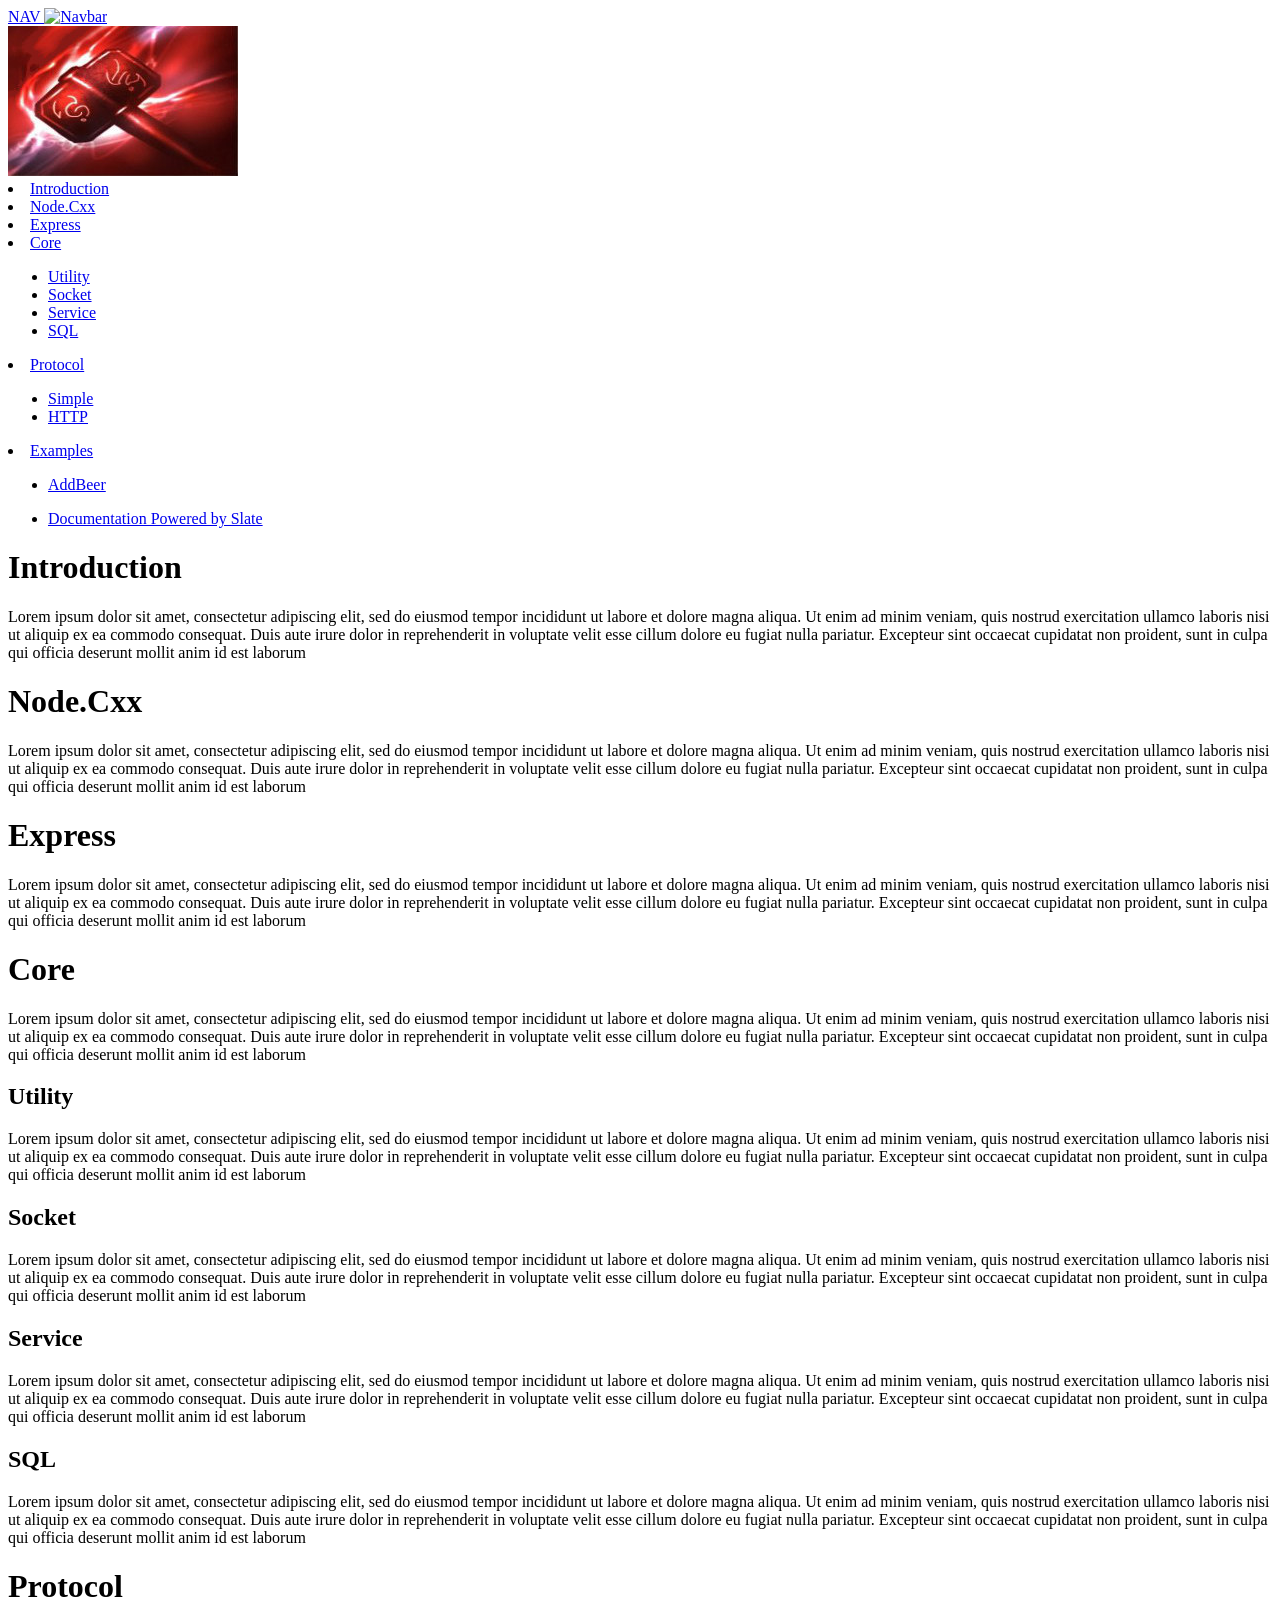
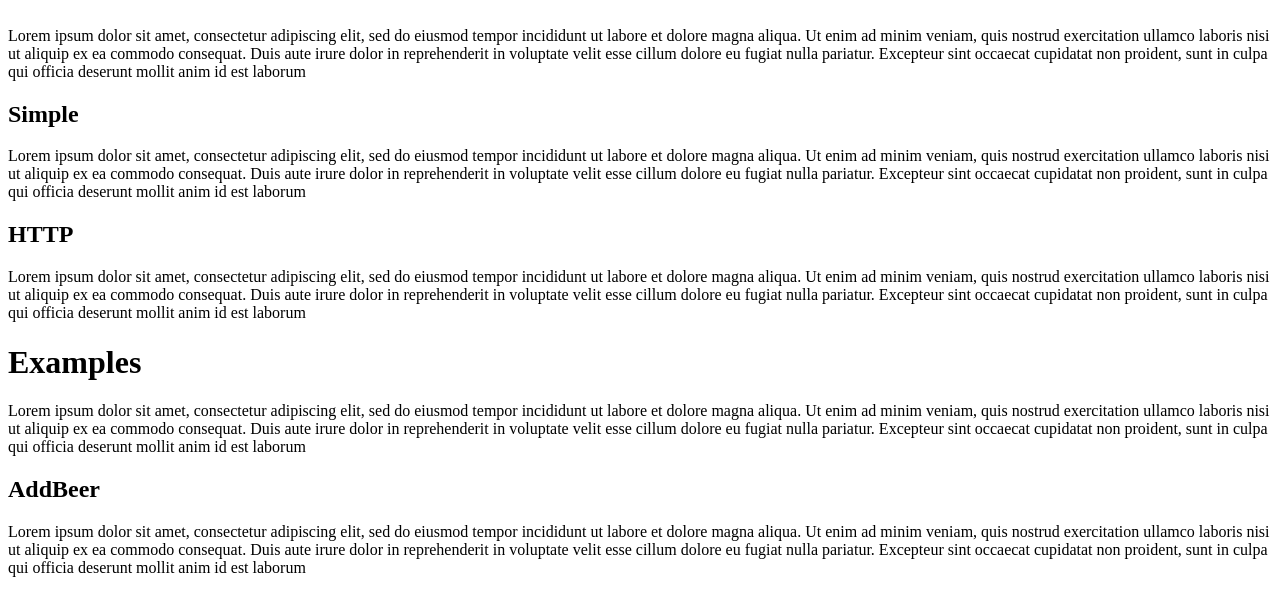
==== commit de8ef4e8: "publish: Documentation under its own directory. generated from commit 6af89113a1551a13f5efef6d97f177" ====
--- a/index.html
+++ b/index.html
@@ -213,25 +213,47 @@
       <img src="images/logo.png" class="logo" alt="Logo" />
       <div id="toc" class="toc-list-h1">
           <li>
-            <a href="#thorsnisse" class="toc-h1 toc-link" data-title="ThorsNisse">ThorsNisse</a>
+            <a href="#introduction" class="toc-h1 toc-link" data-title="Introduction">Introduction</a>
+          </li>
+          <li>
+            <a href="#node-cxx" class="toc-h1 toc-link" data-title="Node.Cxx">Node.Cxx</a>
+          </li>
+          <li>
+            <a href="#express" class="toc-h1 toc-link" data-title="Express">Express</a>
+          </li>
+          <li>
+            <a href="#core" class="toc-h1 toc-link" data-title="Core">Core</a>
               <ul class="toc-list-h2">
                   <li>
-                    <a href="#introduction" class="toc-h2 toc-link" data-title="ThorsNisse">Introduction</a>
-                  </li>
-                  <li>
-                    <a href="#node-cxx" class="toc-h2 toc-link" data-title="ThorsNisse">Node.Cxx</a>
-                  </li>
-                  <li>
-                    <a href="#express" class="toc-h2 toc-link" data-title="ThorsNisse">Express</a>
-                  </li>
-                  <li>
-                    <a href="#core" class="toc-h2 toc-link" data-title="ThorsNisse">Core</a>
-                  </li>
-                  <li>
-                    <a href="#protocol" class="toc-h2 toc-link" data-title="ThorsNisse">Protocol</a>
-                  </li>
-                  <li>
-                    <a href="#examples" class="toc-h2 toc-link" data-title="ThorsNisse">Examples</a>
+                    <a href="#utility" class="toc-h2 toc-link" data-title="Core">Utility</a>
+                  </li>
+                  <li>
+                    <a href="#socket" class="toc-h2 toc-link" data-title="Core">Socket</a>
+                  </li>
+                  <li>
+                    <a href="#service" class="toc-h2 toc-link" data-title="Core">Service</a>
+                  </li>
+                  <li>
+                    <a href="#sql" class="toc-h2 toc-link" data-title="Core">SQL</a>
+                  </li>
+              </ul>
+          </li>
+          <li>
+            <a href="#protocol" class="toc-h1 toc-link" data-title="Protocol">Protocol</a>
+              <ul class="toc-list-h2">
+                  <li>
+                    <a href="#simple" class="toc-h2 toc-link" data-title="Protocol">Simple</a>
+                  </li>
+                  <li>
+                    <a href="#http" class="toc-h2 toc-link" data-title="Protocol">HTTP</a>
+                  </li>
+              </ul>
+          </li>
+          <li>
+            <a href="#examples" class="toc-h1 toc-link" data-title="Examples">Examples</a>
+              <ul class="toc-list-h2">
+                  <li>
+                    <a href="#addbeer" class="toc-h2 toc-link" data-title="Examples">AddBeer</a>
                   </li>
               </ul>
           </li>
@@ -243,31 +265,31 @@
     <div class="page-wrapper">
       <div class="dark-box"></div>
       <div class="content">
-        <h1 id='thorsnisse'>ThorsNisse</h1><h2 id='introduction'>Introduction</h2>
-<p>Lorem ipsum dolor sit amet, consectetur adipiscing elit, sed do eiusmod tempor incididunt ut labore et dolore magna aliqua. Ut enim ad minim veniam, quis nostrud exercitation ullamco laboris nisi ut aliquip ex ea commodo consequat. Duis aute irure dolor in reprehenderit in voluptate velit esse cillum dolore eu fugiat nulla pariatur. Excepteur sint occaecat cupidatat non proident, sunt in culpa qui officia deserunt mollit anim id est laborum</p>
-<h2 id='node-cxx'>Node.Cxx</h2>
-<p>Lorem ipsum dolor sit amet, consectetur adipiscing elit, sed do eiusmod tempor incididunt ut labore et dolore magna aliqua. Ut enim ad minim veniam, quis nostrud exercitation ullamco laboris nisi ut aliquip ex ea commodo consequat. Duis aute irure dolor in reprehenderit in voluptate velit esse cillum dolore eu fugiat nulla pariatur. Excepteur sint occaecat cupidatat non proident, sunt in culpa qui officia deserunt mollit anim id est laborum</p>
-<h2 id='express'>Express</h2>
-<p>Lorem ipsum dolor sit amet, consectetur adipiscing elit, sed do eiusmod tempor incididunt ut labore et dolore magna aliqua. Ut enim ad minim veniam, quis nostrud exercitation ullamco laboris nisi ut aliquip ex ea commodo consequat. Duis aute irure dolor in reprehenderit in voluptate velit esse cillum dolore eu fugiat nulla pariatur. Excepteur sint occaecat cupidatat non proident, sunt in culpa qui officia deserunt mollit anim id est laborum</p>
-<h2 id='core'>Core</h2>
-<p>Lorem ipsum dolor sit amet, consectetur adipiscing elit, sed do eiusmod tempor incididunt ut labore et dolore magna aliqua. Ut enim ad minim veniam, quis nostrud exercitation ullamco laboris nisi ut aliquip ex ea commodo consequat. Duis aute irure dolor in reprehenderit in voluptate velit esse cillum dolore eu fugiat nulla pariatur. Excepteur sint occaecat cupidatat non proident, sunt in culpa qui officia deserunt mollit anim id est laborum</p>
-<h3 id='utility'>Utility</h3>
-<p>Lorem ipsum dolor sit amet, consectetur adipiscing elit, sed do eiusmod tempor incididunt ut labore et dolore magna aliqua. Ut enim ad minim veniam, quis nostrud exercitation ullamco laboris nisi ut aliquip ex ea commodo consequat. Duis aute irure dolor in reprehenderit in voluptate velit esse cillum dolore eu fugiat nulla pariatur. Excepteur sint occaecat cupidatat non proident, sunt in culpa qui officia deserunt mollit anim id est laborum</p>
-<h3 id='socket'>Socket</h3>
-<p>Lorem ipsum dolor sit amet, consectetur adipiscing elit, sed do eiusmod tempor incididunt ut labore et dolore magna aliqua. Ut enim ad minim veniam, quis nostrud exercitation ullamco laboris nisi ut aliquip ex ea commodo consequat. Duis aute irure dolor in reprehenderit in voluptate velit esse cillum dolore eu fugiat nulla pariatur. Excepteur sint occaecat cupidatat non proident, sunt in culpa qui officia deserunt mollit anim id est laborum</p>
-<h3 id='service'>Service</h3>
-<p>Lorem ipsum dolor sit amet, consectetur adipiscing elit, sed do eiusmod tempor incididunt ut labore et dolore magna aliqua. Ut enim ad minim veniam, quis nostrud exercitation ullamco laboris nisi ut aliquip ex ea commodo consequat. Duis aute irure dolor in reprehenderit in voluptate velit esse cillum dolore eu fugiat nulla pariatur. Excepteur sint occaecat cupidatat non proident, sunt in culpa qui officia deserunt mollit anim id est laborum</p>
-<h3 id='sql'>SQL</h3>
-<p>Lorem ipsum dolor sit amet, consectetur adipiscing elit, sed do eiusmod tempor incididunt ut labore et dolore magna aliqua. Ut enim ad minim veniam, quis nostrud exercitation ullamco laboris nisi ut aliquip ex ea commodo consequat. Duis aute irure dolor in reprehenderit in voluptate velit esse cillum dolore eu fugiat nulla pariatur. Excepteur sint occaecat cupidatat non proident, sunt in culpa qui officia deserunt mollit anim id est laborum</p>
-<h2 id='protocol'>Protocol</h2>
-<p>Lorem ipsum dolor sit amet, consectetur adipiscing elit, sed do eiusmod tempor incididunt ut labore et dolore magna aliqua. Ut enim ad minim veniam, quis nostrud exercitation ullamco laboris nisi ut aliquip ex ea commodo consequat. Duis aute irure dolor in reprehenderit in voluptate velit esse cillum dolore eu fugiat nulla pariatur. Excepteur sint occaecat cupidatat non proident, sunt in culpa qui officia deserunt mollit anim id est laborum</p>
-<h3 id='simple'>Simple</h3>
-<p>Lorem ipsum dolor sit amet, consectetur adipiscing elit, sed do eiusmod tempor incididunt ut labore et dolore magna aliqua. Ut enim ad minim veniam, quis nostrud exercitation ullamco laboris nisi ut aliquip ex ea commodo consequat. Duis aute irure dolor in reprehenderit in voluptate velit esse cillum dolore eu fugiat nulla pariatur. Excepteur sint occaecat cupidatat non proident, sunt in culpa qui officia deserunt mollit anim id est laborum</p>
-<h3 id='http'>HTTP</h3>
-<p>Lorem ipsum dolor sit amet, consectetur adipiscing elit, sed do eiusmod tempor incididunt ut labore et dolore magna aliqua. Ut enim ad minim veniam, quis nostrud exercitation ullamco laboris nisi ut aliquip ex ea commodo consequat. Duis aute irure dolor in reprehenderit in voluptate velit esse cillum dolore eu fugiat nulla pariatur. Excepteur sint occaecat cupidatat non proident, sunt in culpa qui officia deserunt mollit anim id est laborum</p>
-<h2 id='examples'>Examples</h2>
-<p>Lorem ipsum dolor sit amet, consectetur adipiscing elit, sed do eiusmod tempor incididunt ut labore et dolore magna aliqua. Ut enim ad minim veniam, quis nostrud exercitation ullamco laboris nisi ut aliquip ex ea commodo consequat. Duis aute irure dolor in reprehenderit in voluptate velit esse cillum dolore eu fugiat nulla pariatur. Excepteur sint occaecat cupidatat non proident, sunt in culpa qui officia deserunt mollit anim id est laborum</p>
-<h3 id='addbeer'>AddBeer</h3>
+        <h1 id='introduction'>Introduction</h1>
+<p>Lorem ipsum dolor sit amet, consectetur adipiscing elit, sed do eiusmod tempor incididunt ut labore et dolore magna aliqua. Ut enim ad minim veniam, quis nostrud exercitation ullamco laboris nisi ut aliquip ex ea commodo consequat. Duis aute irure dolor in reprehenderit in voluptate velit esse cillum dolore eu fugiat nulla pariatur. Excepteur sint occaecat cupidatat non proident, sunt in culpa qui officia deserunt mollit anim id est laborum</p>
+<h1 id='node-cxx'>Node.Cxx</h1>
+<p>Lorem ipsum dolor sit amet, consectetur adipiscing elit, sed do eiusmod tempor incididunt ut labore et dolore magna aliqua. Ut enim ad minim veniam, quis nostrud exercitation ullamco laboris nisi ut aliquip ex ea commodo consequat. Duis aute irure dolor in reprehenderit in voluptate velit esse cillum dolore eu fugiat nulla pariatur. Excepteur sint occaecat cupidatat non proident, sunt in culpa qui officia deserunt mollit anim id est laborum</p>
+<h1 id='express'>Express</h1>
+<p>Lorem ipsum dolor sit amet, consectetur adipiscing elit, sed do eiusmod tempor incididunt ut labore et dolore magna aliqua. Ut enim ad minim veniam, quis nostrud exercitation ullamco laboris nisi ut aliquip ex ea commodo consequat. Duis aute irure dolor in reprehenderit in voluptate velit esse cillum dolore eu fugiat nulla pariatur. Excepteur sint occaecat cupidatat non proident, sunt in culpa qui officia deserunt mollit anim id est laborum</p>
+<h1 id='core'>Core</h1>
+<p>Lorem ipsum dolor sit amet, consectetur adipiscing elit, sed do eiusmod tempor incididunt ut labore et dolore magna aliqua. Ut enim ad minim veniam, quis nostrud exercitation ullamco laboris nisi ut aliquip ex ea commodo consequat. Duis aute irure dolor in reprehenderit in voluptate velit esse cillum dolore eu fugiat nulla pariatur. Excepteur sint occaecat cupidatat non proident, sunt in culpa qui officia deserunt mollit anim id est laborum</p>
+<h2 id='utility'>Utility</h2>
+<p>Lorem ipsum dolor sit amet, consectetur adipiscing elit, sed do eiusmod tempor incididunt ut labore et dolore magna aliqua. Ut enim ad minim veniam, quis nostrud exercitation ullamco laboris nisi ut aliquip ex ea commodo consequat. Duis aute irure dolor in reprehenderit in voluptate velit esse cillum dolore eu fugiat nulla pariatur. Excepteur sint occaecat cupidatat non proident, sunt in culpa qui officia deserunt mollit anim id est laborum</p>
+<h2 id='socket'>Socket</h2>
+<p>Lorem ipsum dolor sit amet, consectetur adipiscing elit, sed do eiusmod tempor incididunt ut labore et dolore magna aliqua. Ut enim ad minim veniam, quis nostrud exercitation ullamco laboris nisi ut aliquip ex ea commodo consequat. Duis aute irure dolor in reprehenderit in voluptate velit esse cillum dolore eu fugiat nulla pariatur. Excepteur sint occaecat cupidatat non proident, sunt in culpa qui officia deserunt mollit anim id est laborum</p>
+<h2 id='service'>Service</h2>
+<p>Lorem ipsum dolor sit amet, consectetur adipiscing elit, sed do eiusmod tempor incididunt ut labore et dolore magna aliqua. Ut enim ad minim veniam, quis nostrud exercitation ullamco laboris nisi ut aliquip ex ea commodo consequat. Duis aute irure dolor in reprehenderit in voluptate velit esse cillum dolore eu fugiat nulla pariatur. Excepteur sint occaecat cupidatat non proident, sunt in culpa qui officia deserunt mollit anim id est laborum</p>
+<h2 id='sql'>SQL</h2>
+<p>Lorem ipsum dolor sit amet, consectetur adipiscing elit, sed do eiusmod tempor incididunt ut labore et dolore magna aliqua. Ut enim ad minim veniam, quis nostrud exercitation ullamco laboris nisi ut aliquip ex ea commodo consequat. Duis aute irure dolor in reprehenderit in voluptate velit esse cillum dolore eu fugiat nulla pariatur. Excepteur sint occaecat cupidatat non proident, sunt in culpa qui officia deserunt mollit anim id est laborum</p>
+<h1 id='protocol'>Protocol</h1>
+<p>Lorem ipsum dolor sit amet, consectetur adipiscing elit, sed do eiusmod tempor incididunt ut labore et dolore magna aliqua. Ut enim ad minim veniam, quis nostrud exercitation ullamco laboris nisi ut aliquip ex ea commodo consequat. Duis aute irure dolor in reprehenderit in voluptate velit esse cillum dolore eu fugiat nulla pariatur. Excepteur sint occaecat cupidatat non proident, sunt in culpa qui officia deserunt mollit anim id est laborum</p>
+<h2 id='simple'>Simple</h2>
+<p>Lorem ipsum dolor sit amet, consectetur adipiscing elit, sed do eiusmod tempor incididunt ut labore et dolore magna aliqua. Ut enim ad minim veniam, quis nostrud exercitation ullamco laboris nisi ut aliquip ex ea commodo consequat. Duis aute irure dolor in reprehenderit in voluptate velit esse cillum dolore eu fugiat nulla pariatur. Excepteur sint occaecat cupidatat non proident, sunt in culpa qui officia deserunt mollit anim id est laborum</p>
+<h2 id='http'>HTTP</h2>
+<p>Lorem ipsum dolor sit amet, consectetur adipiscing elit, sed do eiusmod tempor incididunt ut labore et dolore magna aliqua. Ut enim ad minim veniam, quis nostrud exercitation ullamco laboris nisi ut aliquip ex ea commodo consequat. Duis aute irure dolor in reprehenderit in voluptate velit esse cillum dolore eu fugiat nulla pariatur. Excepteur sint occaecat cupidatat non proident, sunt in culpa qui officia deserunt mollit anim id est laborum</p>
+<h1 id='examples'>Examples</h1>
+<p>Lorem ipsum dolor sit amet, consectetur adipiscing elit, sed do eiusmod tempor incididunt ut labore et dolore magna aliqua. Ut enim ad minim veniam, quis nostrud exercitation ullamco laboris nisi ut aliquip ex ea commodo consequat. Duis aute irure dolor in reprehenderit in voluptate velit esse cillum dolore eu fugiat nulla pariatur. Excepteur sint occaecat cupidatat non proident, sunt in culpa qui officia deserunt mollit anim id est laborum</p>
+<h2 id='addbeer'>AddBeer</h2>
 <p>Lorem ipsum dolor sit amet, consectetur adipiscing elit, sed do eiusmod tempor incididunt ut labore et dolore magna aliqua. Ut enim ad minim veniam, quis nostrud exercitation ullamco laboris nisi ut aliquip ex ea commodo consequat. Duis aute irure dolor in reprehenderit in voluptate velit esse cillum dolore eu fugiat nulla pariatur. Excepteur sint occaecat cupidatat non proident, sunt in culpa qui officia deserunt mollit anim id est laborum</p>
 
       </div>
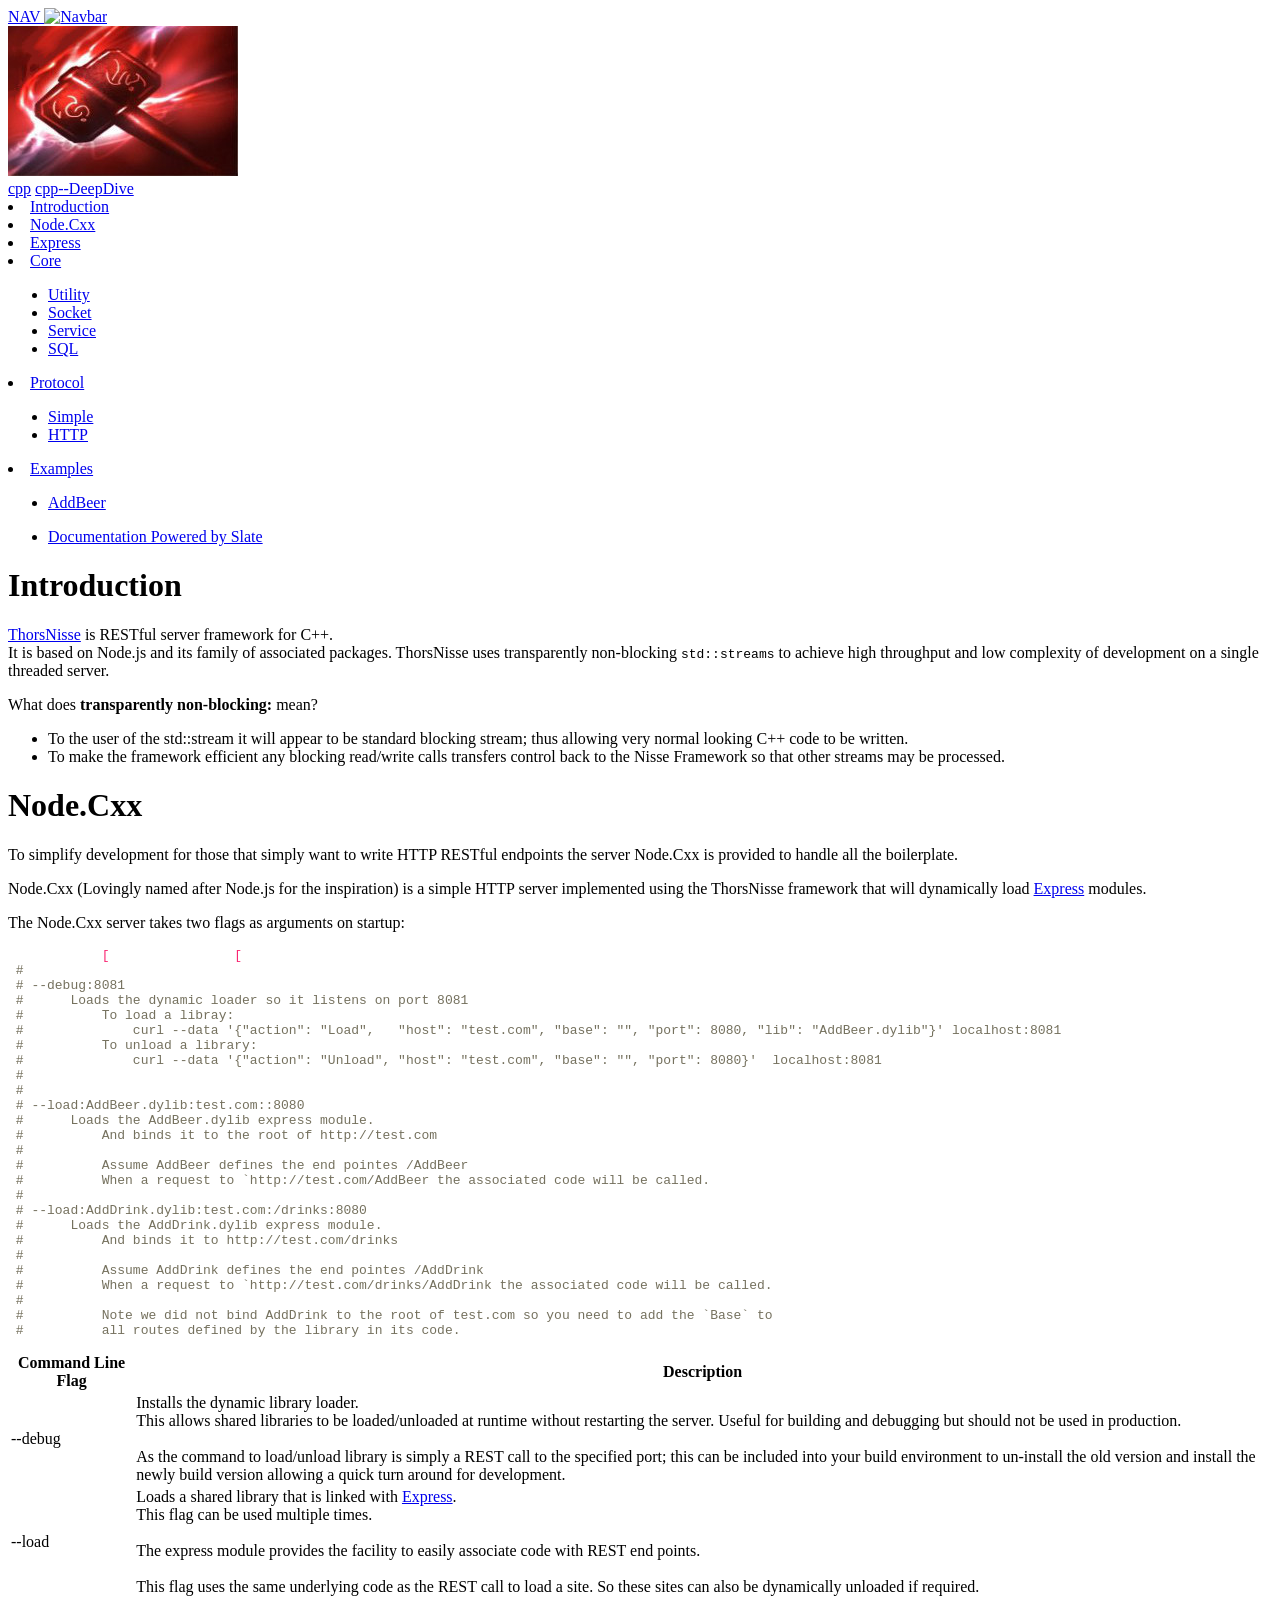
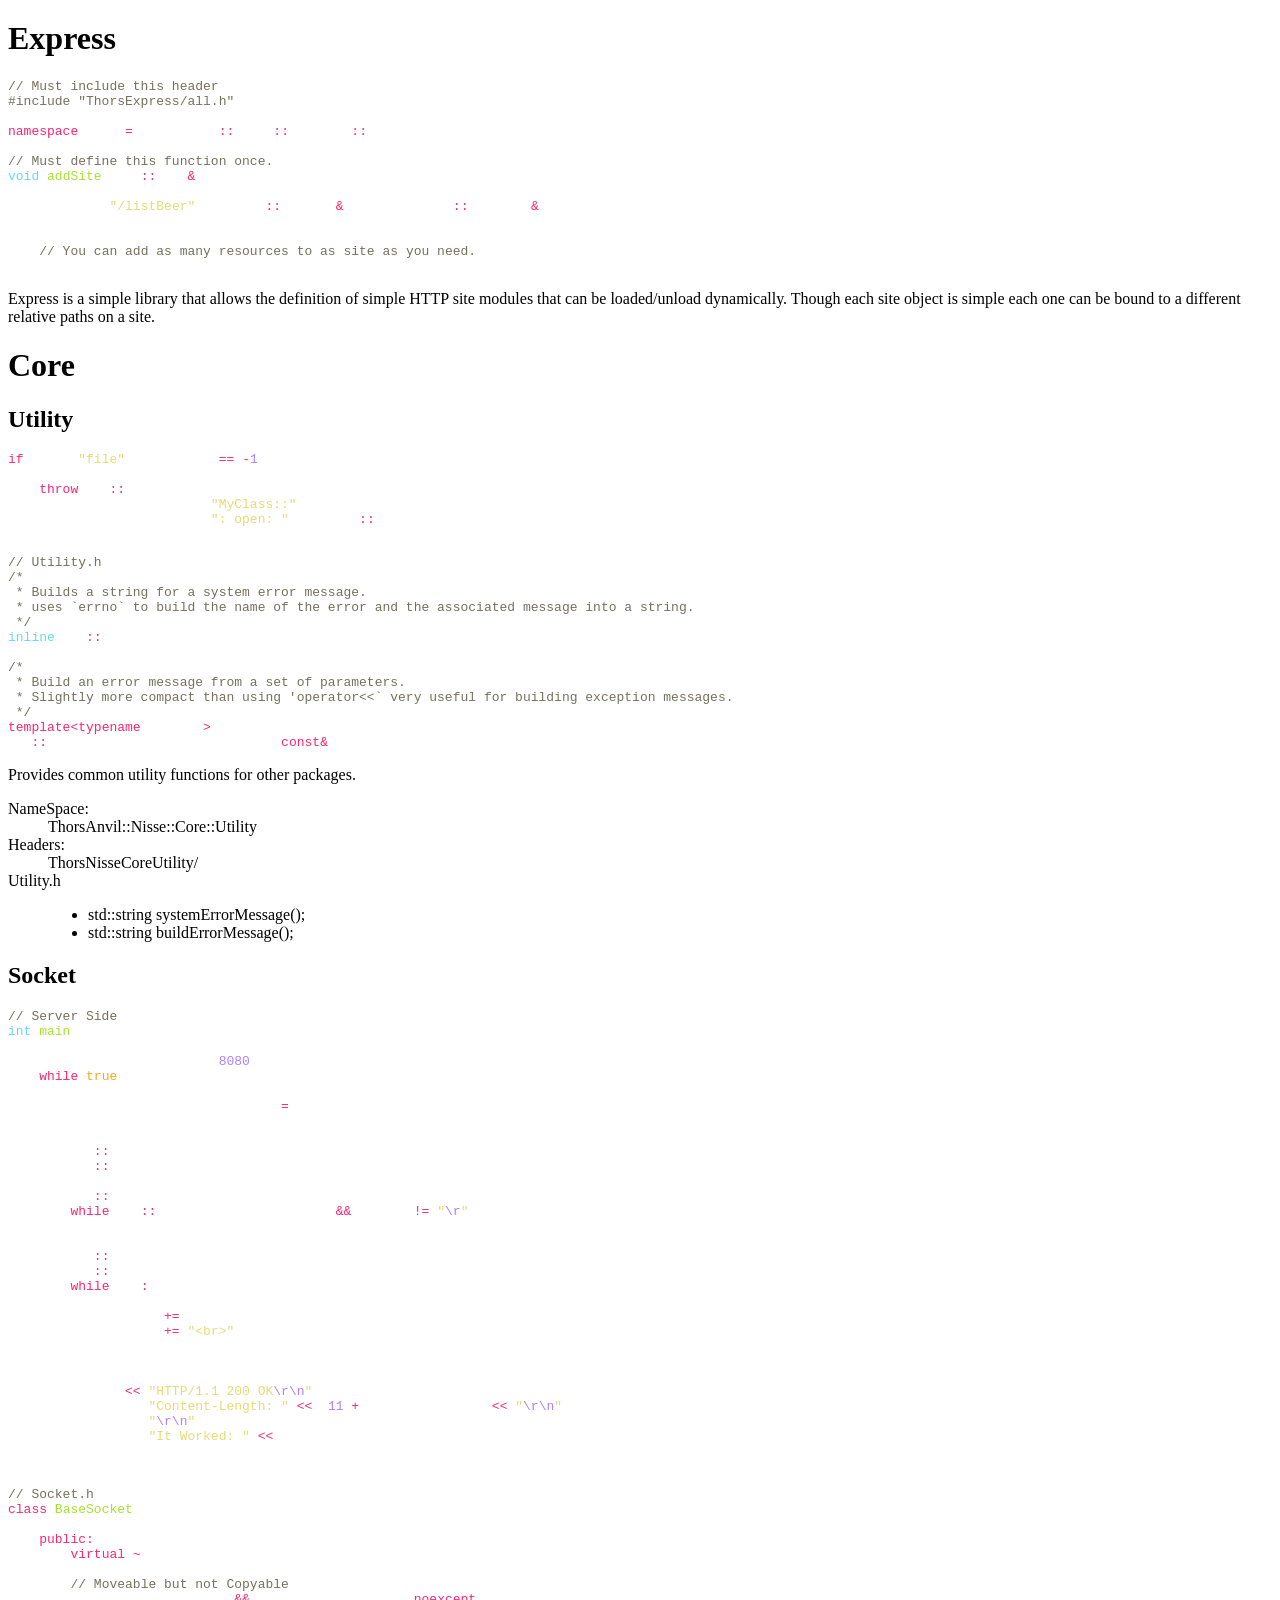
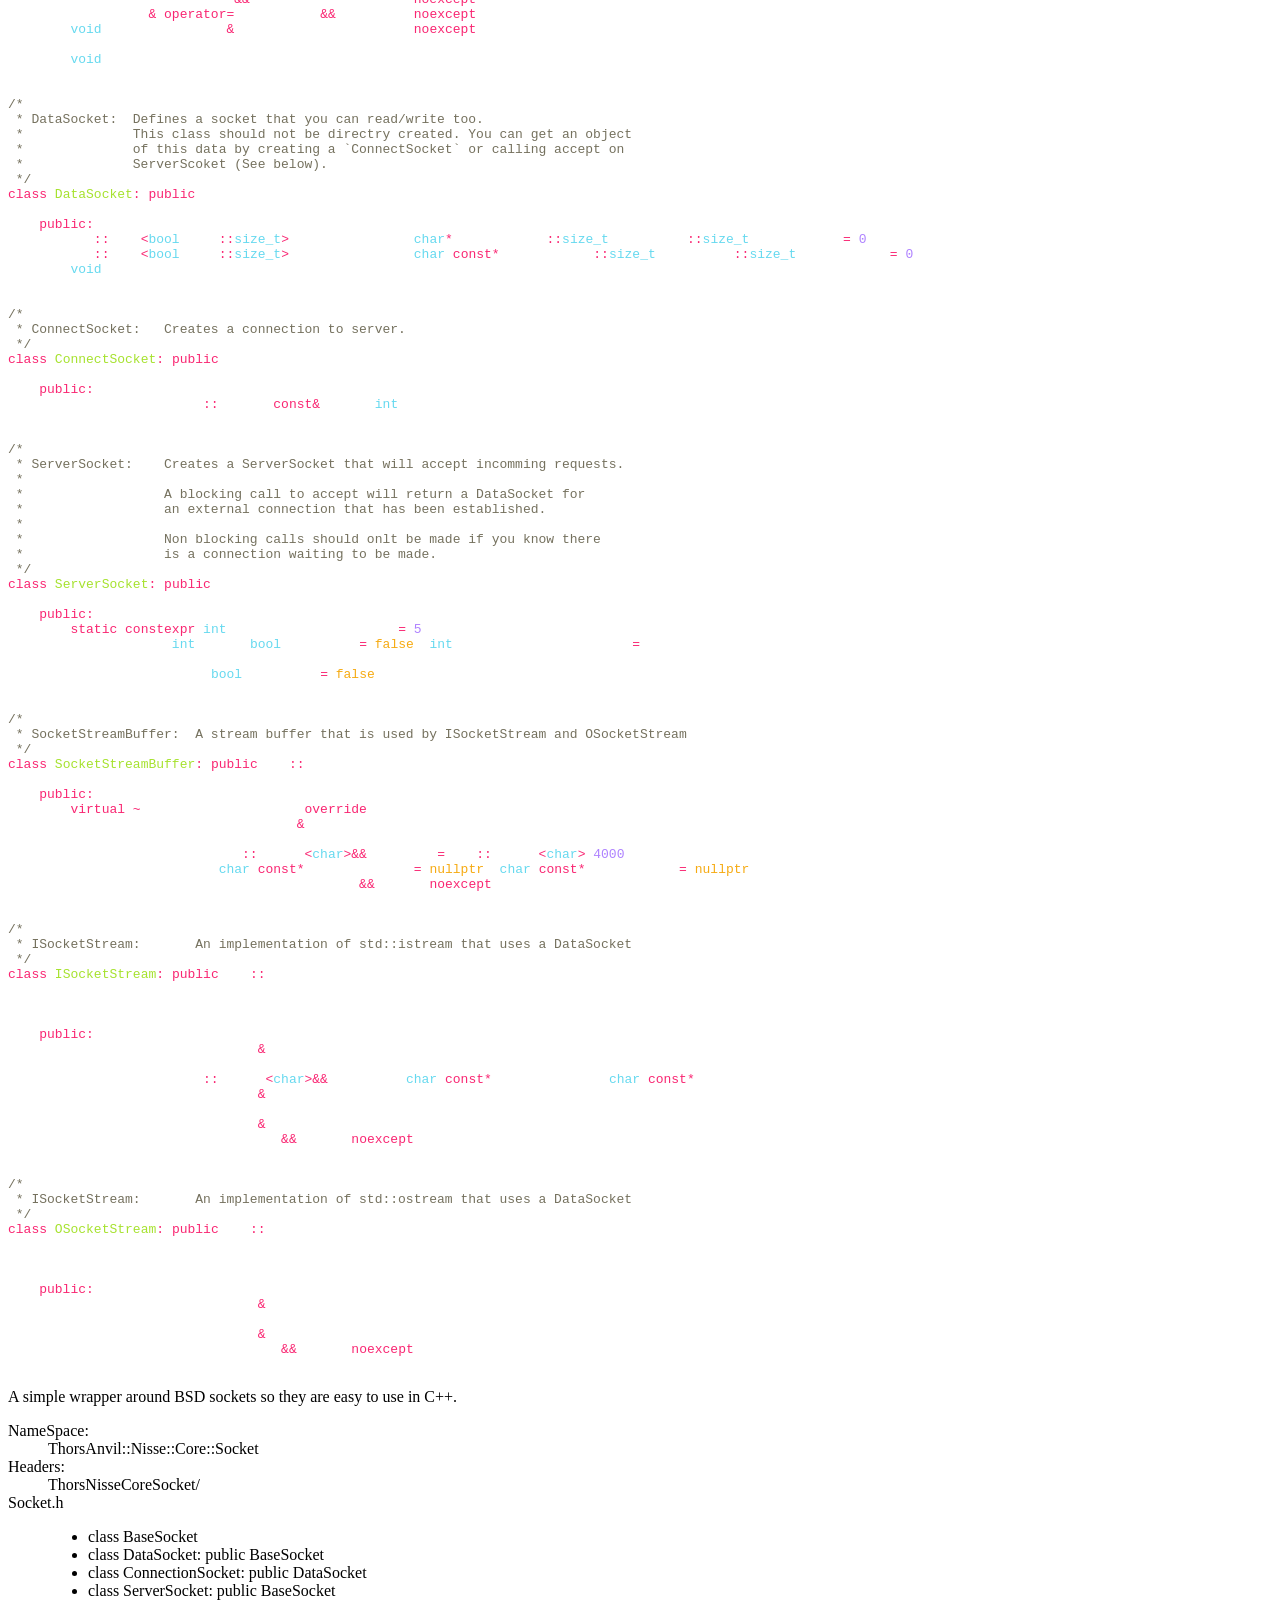
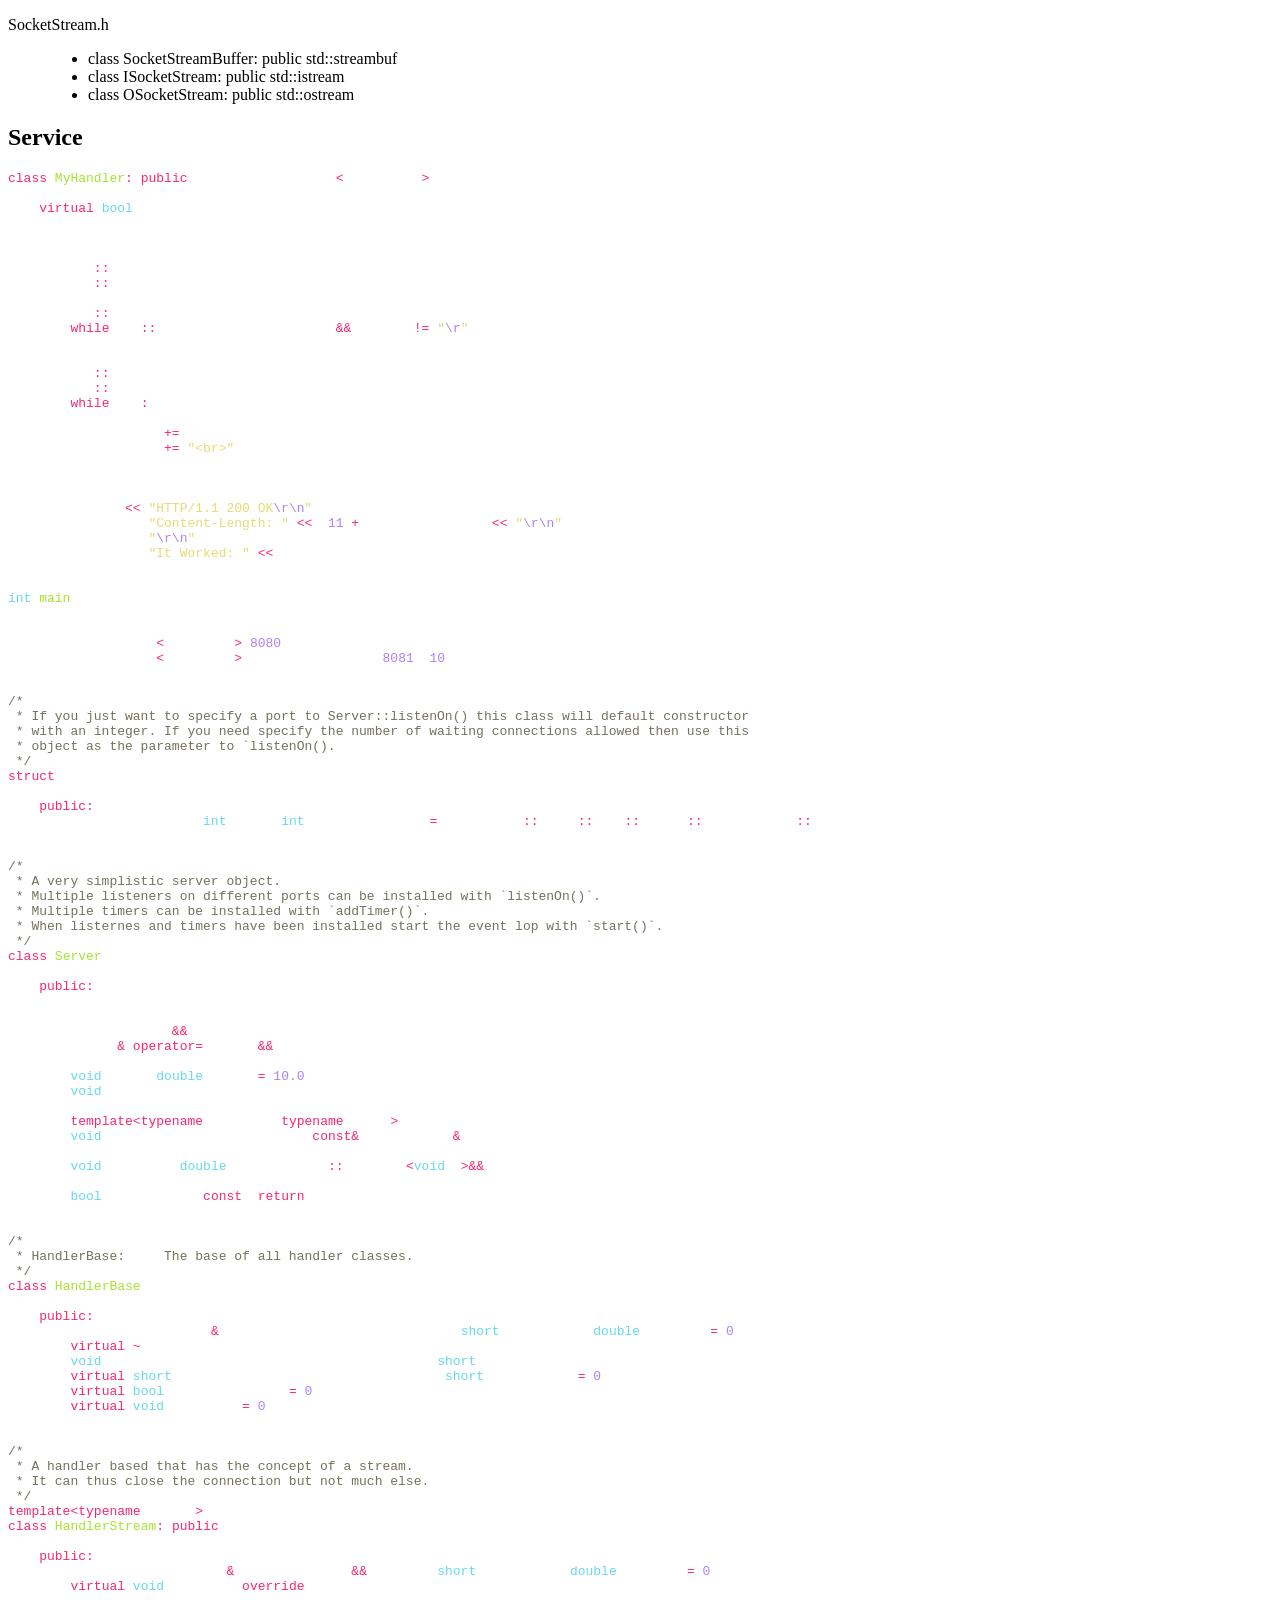
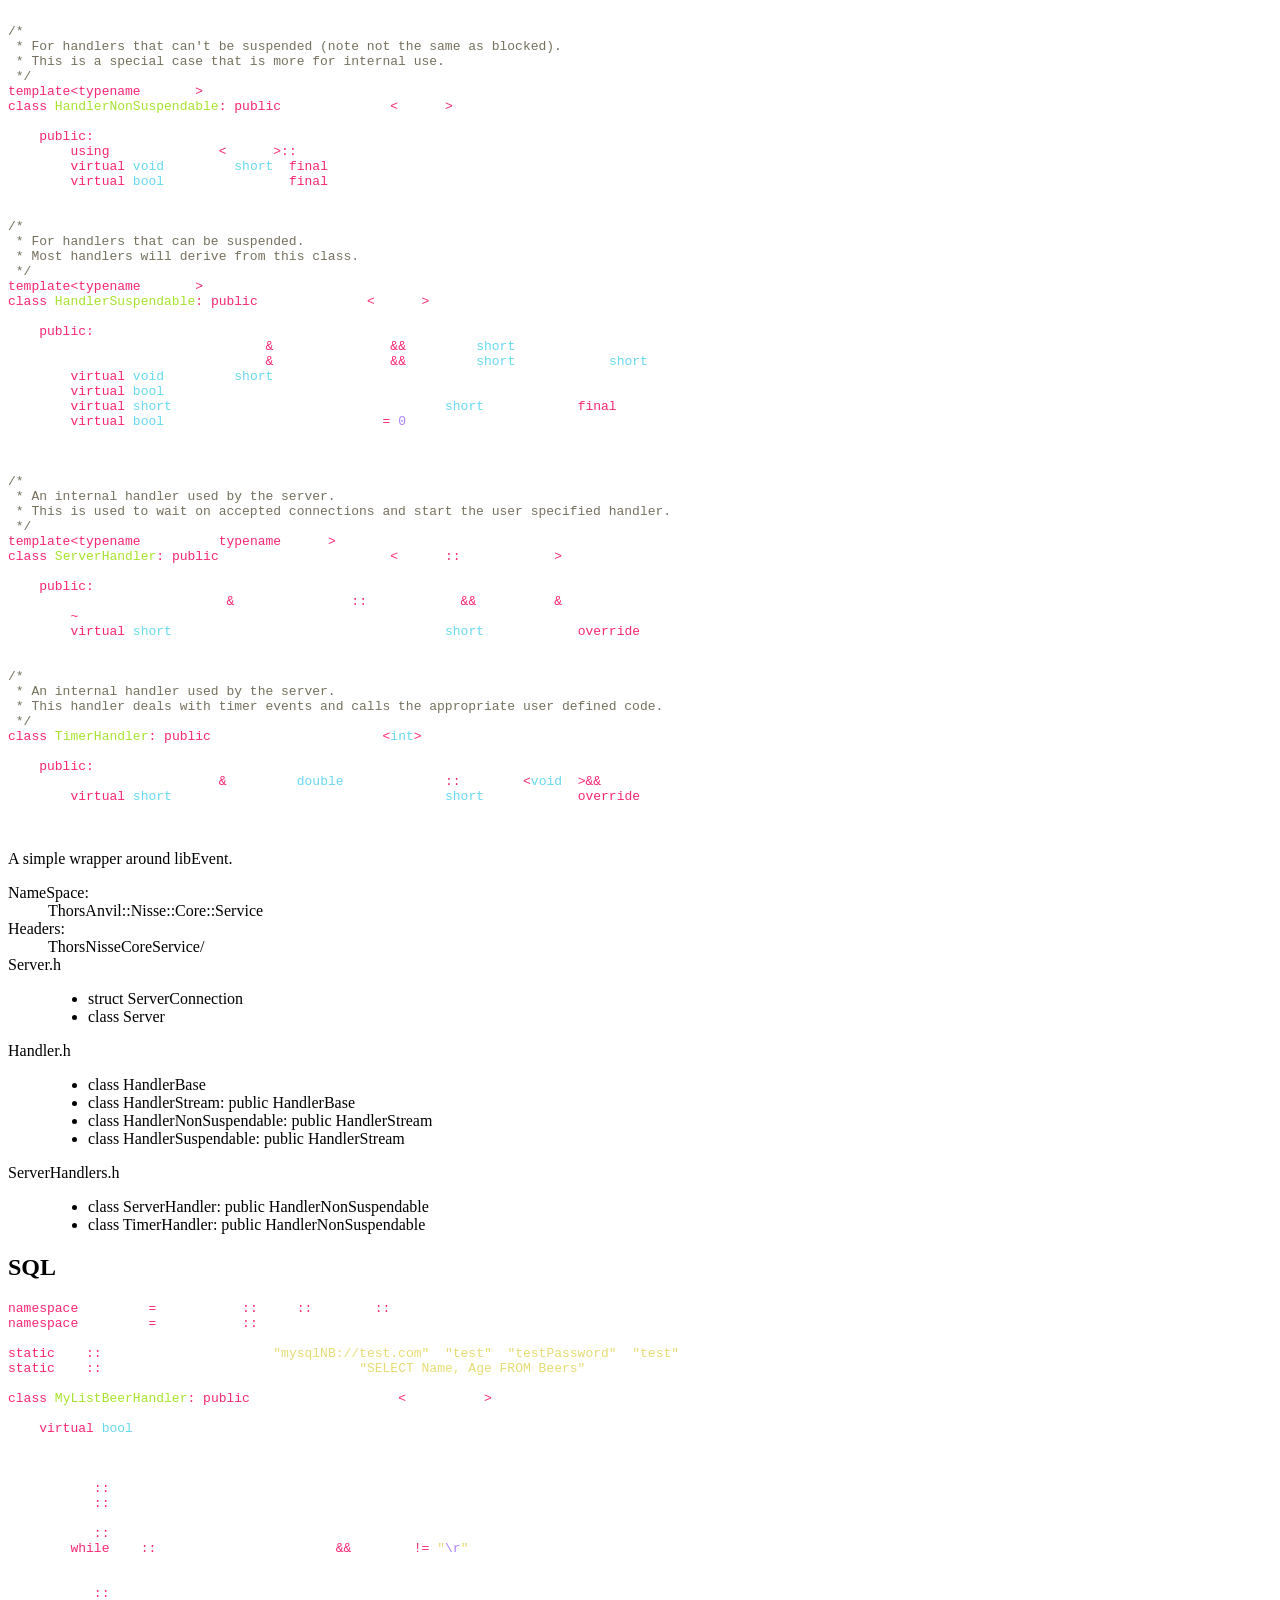
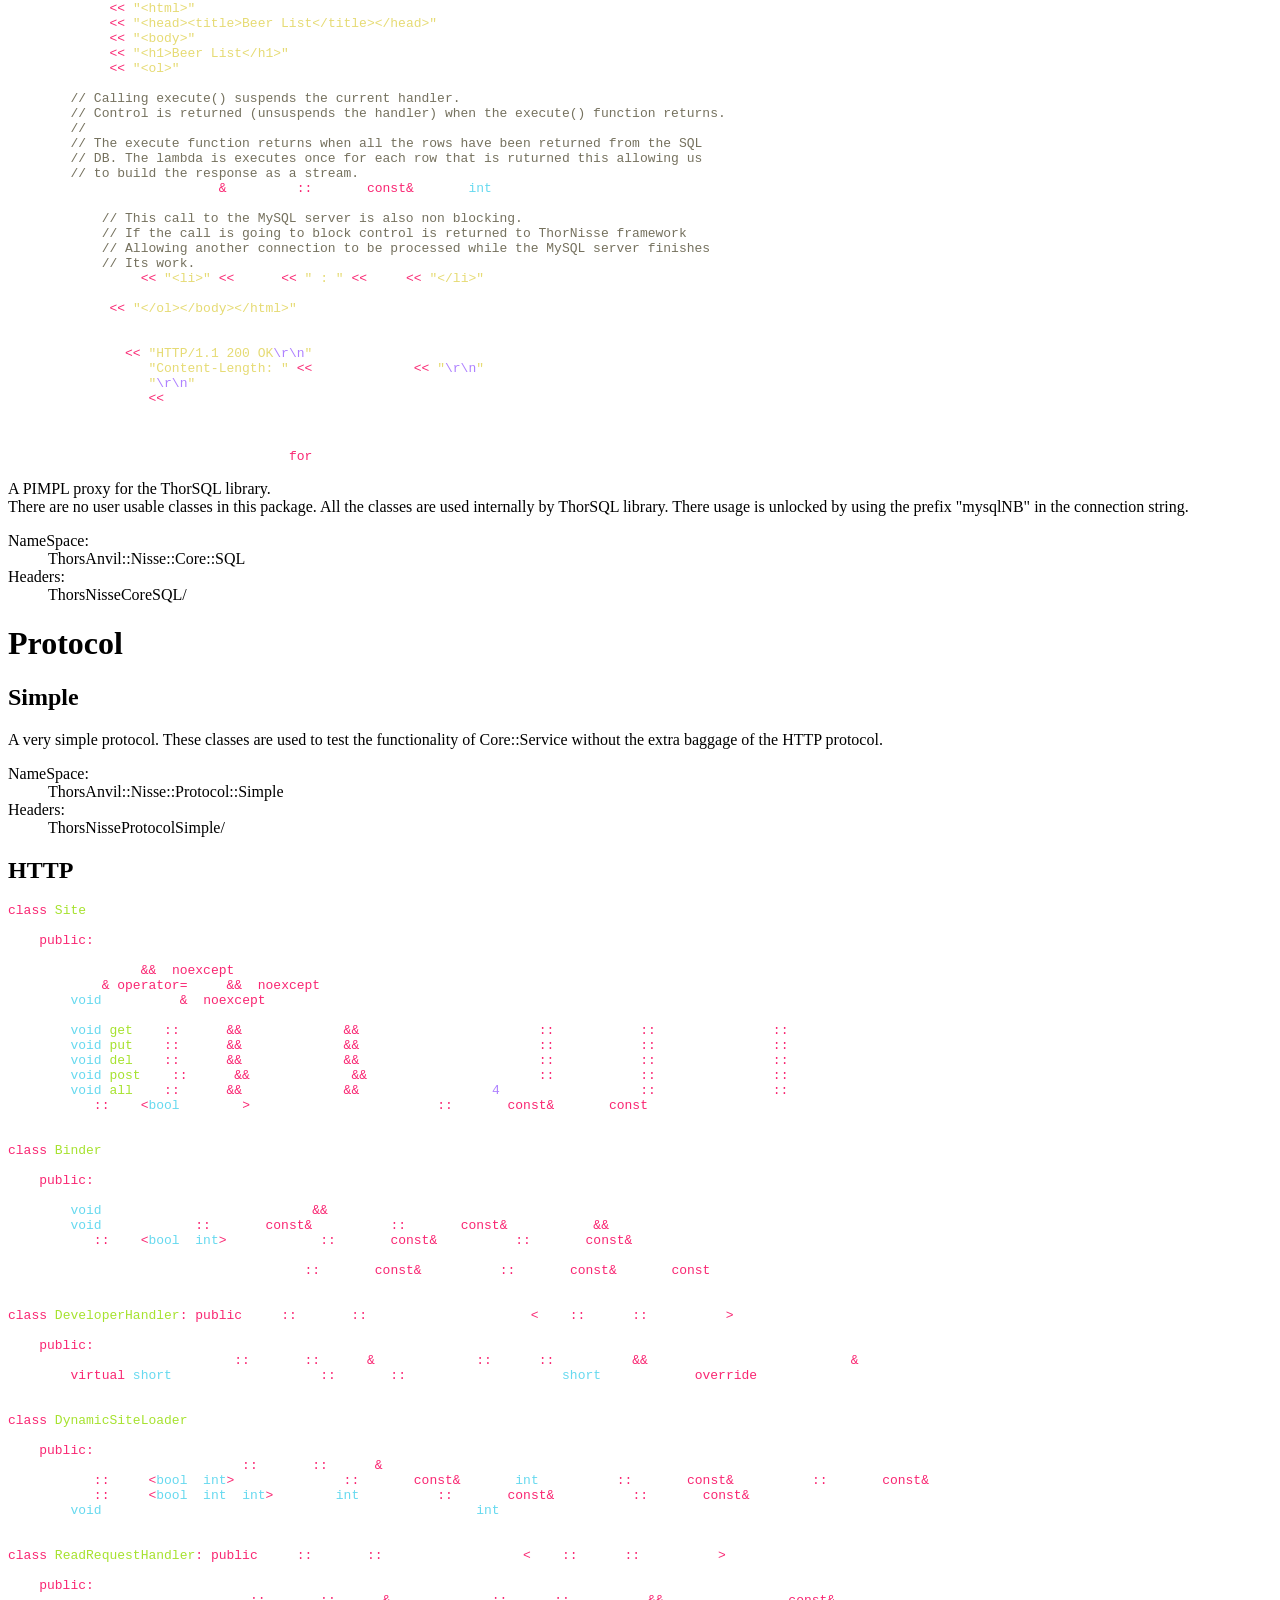
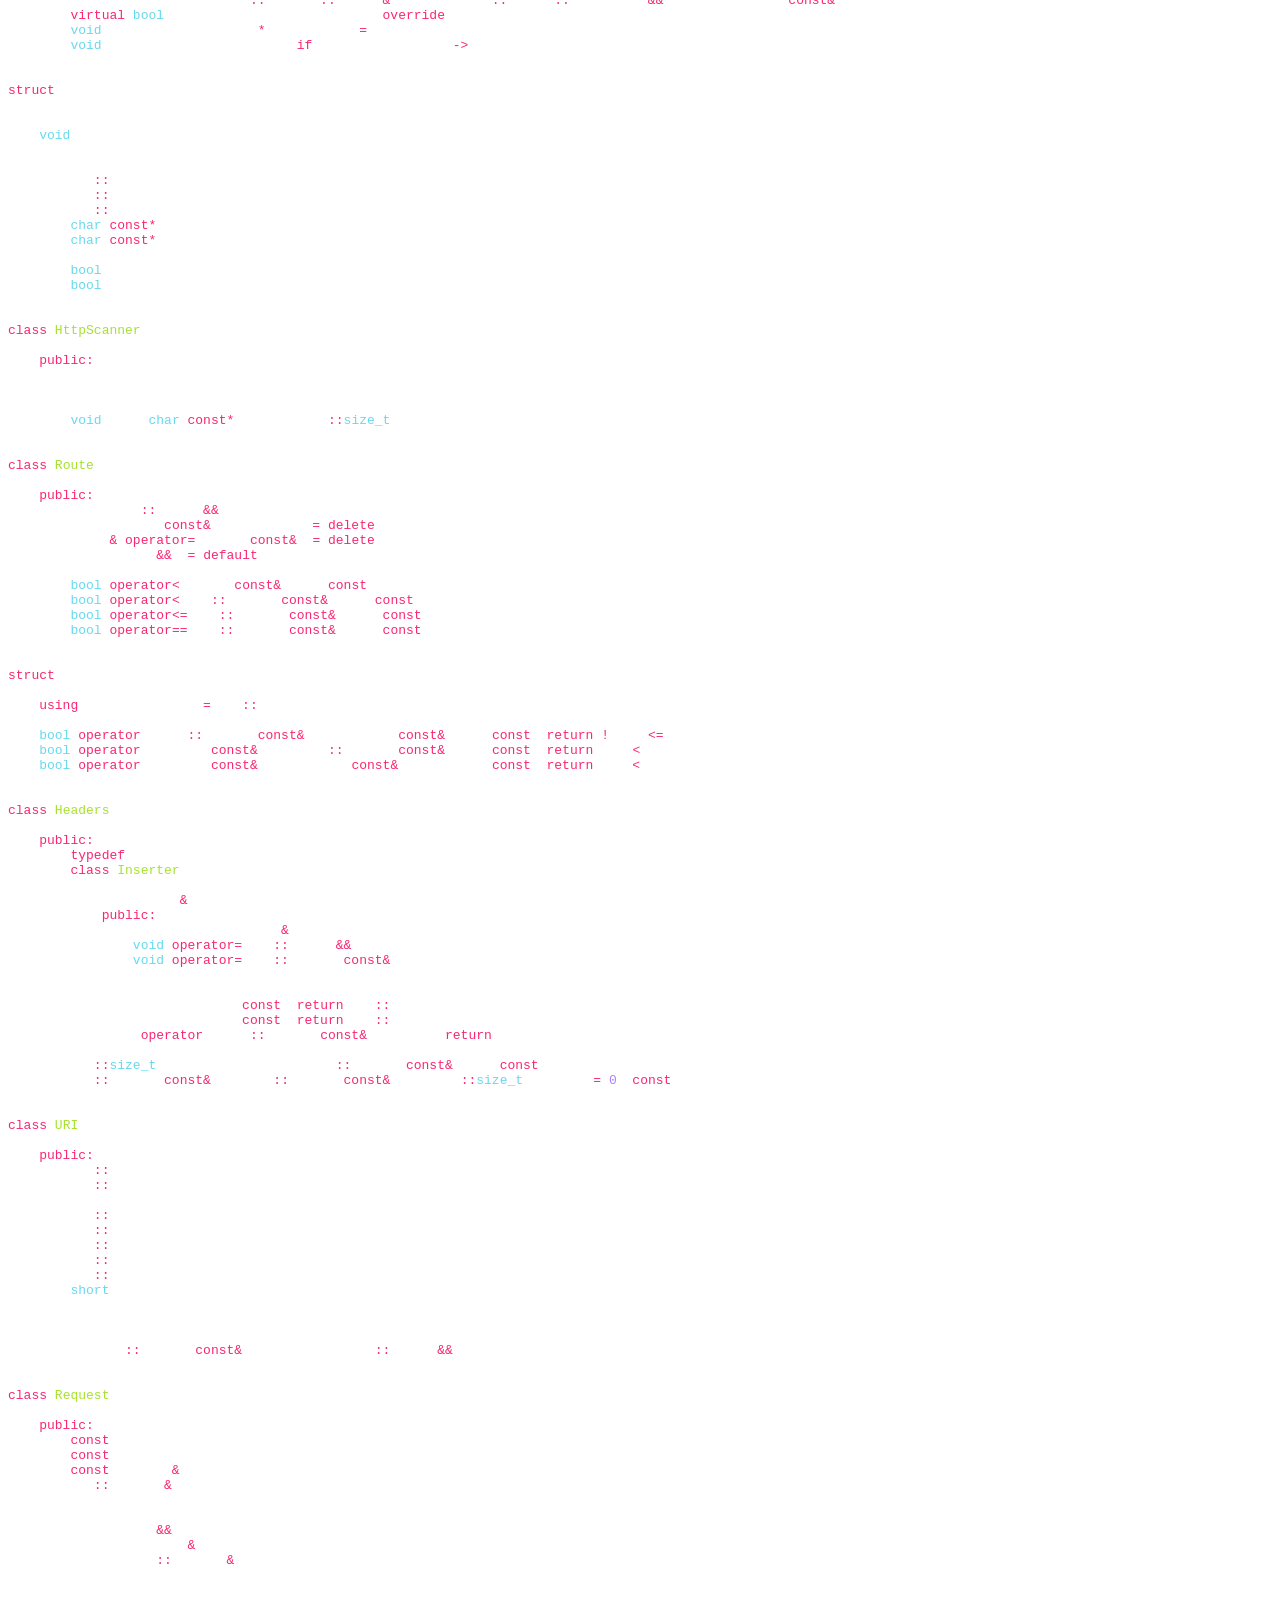
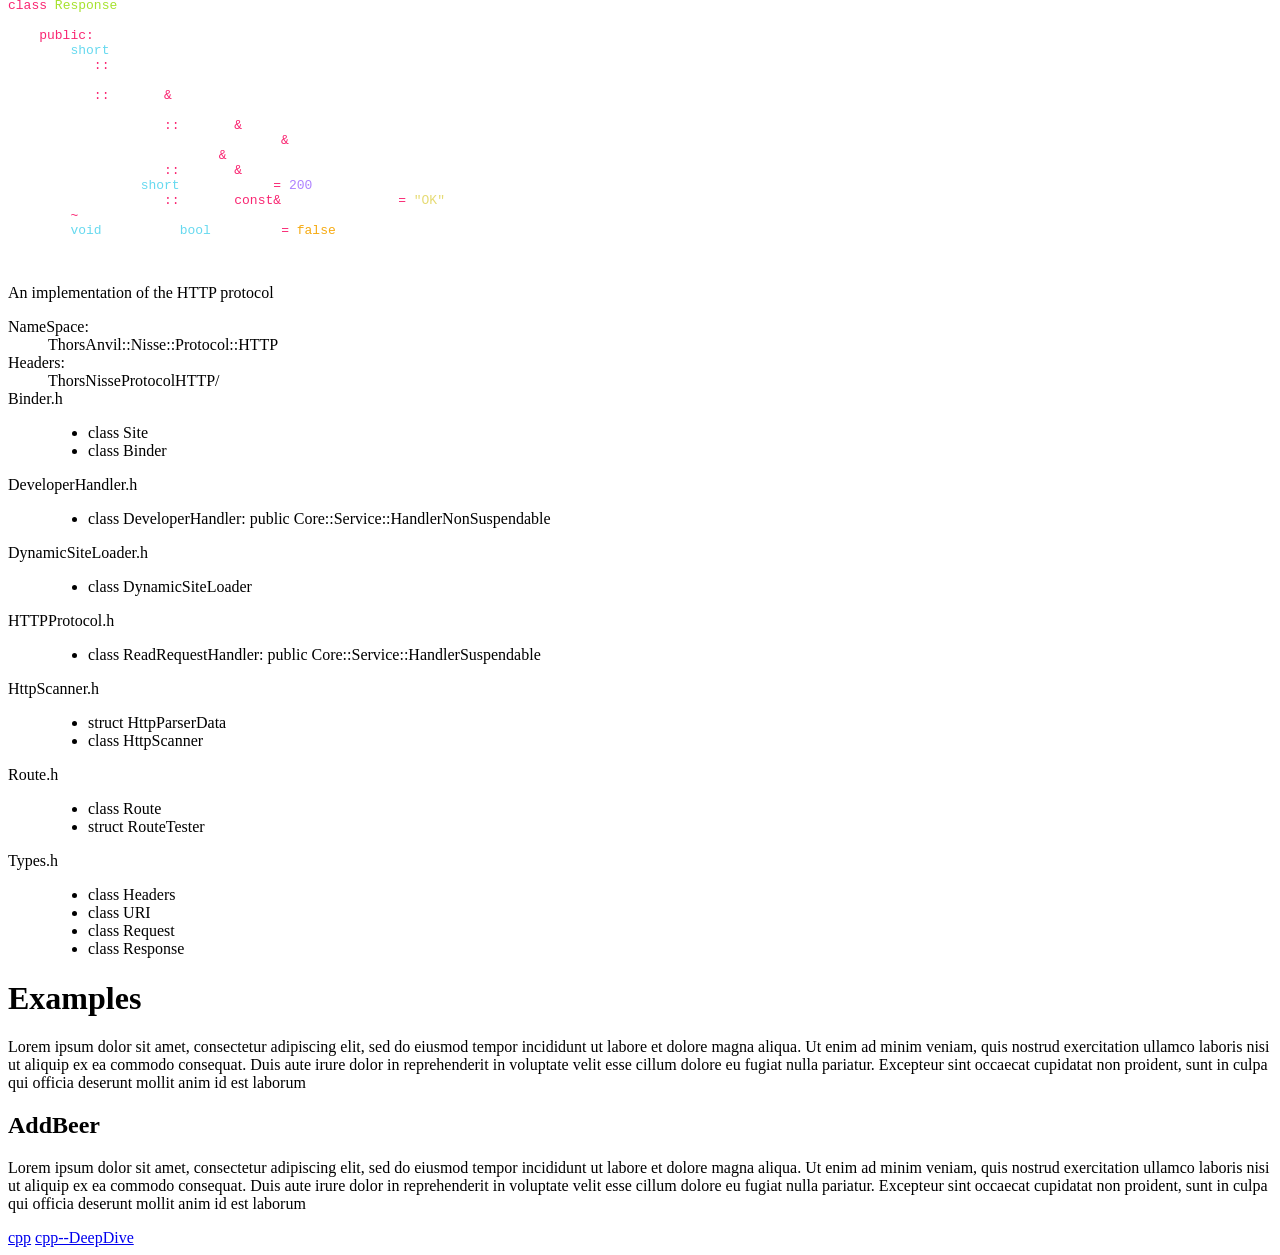
==== commit 0e699998: "publish: Vrson 1 of the documentation generated from commit 69514299b33553c42df767f6b2828c5c46bbf88c" ====
--- a/index.html
+++ b/index.html
@@ -202,7 +202,7 @@
       <script src="javascripts/all_nosearch.js"></script>
   </head>
 
-  <body class="index" data-languages="[]">
+  <body class="index" data-languages="[&quot;cpp&quot;,&quot;cpp--DeepDive&quot;]">
     <a href="#" id="nav-button">
       <span>
         NAV
@@ -211,6 +211,10 @@
     </a>
     <div class="toc-wrapper">
       <img src="images/logo.png" class="logo" alt="Logo" />
+        <div class="lang-selector">
+              <a href="#" data-language-name="cpp">cpp</a>
+              <a href="#" data-language-name="cpp--DeepDive">cpp--DeepDive</a>
+        </div>
       <div id="toc" class="toc-list-h1">
           <li>
             <a href="#introduction" class="toc-h1 toc-link" data-title="Introduction">Introduction</a>
@@ -266,27 +270,744 @@
       <div class="dark-box"></div>
       <div class="content">
         <h1 id='introduction'>Introduction</h1>
-<p>Lorem ipsum dolor sit amet, consectetur adipiscing elit, sed do eiusmod tempor incididunt ut labore et dolore magna aliqua. Ut enim ad minim veniam, quis nostrud exercitation ullamco laboris nisi ut aliquip ex ea commodo consequat. Duis aute irure dolor in reprehenderit in voluptate velit esse cillum dolore eu fugiat nulla pariatur. Excepteur sint occaecat cupidatat non proident, sunt in culpa qui officia deserunt mollit anim id est laborum</p>
+<p><a href="https://github.com/Loki-Astari/ThorsNisse">ThorsNisse</a> is RESTful server framework for C++.<br>
+It is based on Node.js and its family of associated packages. ThorsNisse uses transparently non-blocking <code>std::streams</code> to achieve high throughput and low complexity of development on a single threaded server.</p>
+
+<p>What does <strong>transparently non-blocking:</strong> mean?</p>
+
+<ul>
+<li>To the user of the std::stream it will appear to be standard blocking stream; thus allowing very normal looking C++ code to be written.</li>
+<li>To make the framework efficient any blocking read/write calls transfers control back to the Nisse Framework so that other streams may be processed.</li>
+</ul>
 <h1 id='node-cxx'>Node.Cxx</h1>
-<p>Lorem ipsum dolor sit amet, consectetur adipiscing elit, sed do eiusmod tempor incididunt ut labore et dolore magna aliqua. Ut enim ad minim veniam, quis nostrud exercitation ullamco laboris nisi ut aliquip ex ea commodo consequat. Duis aute irure dolor in reprehenderit in voluptate velit esse cillum dolore eu fugiat nulla pariatur. Excepteur sint occaecat cupidatat non proident, sunt in culpa qui officia deserunt mollit anim id est laborum</p>
-<h1 id='express'>Express</h1>
-<p>Lorem ipsum dolor sit amet, consectetur adipiscing elit, sed do eiusmod tempor incididunt ut labore et dolore magna aliqua. Ut enim ad minim veniam, quis nostrud exercitation ullamco laboris nisi ut aliquip ex ea commodo consequat. Duis aute irure dolor in reprehenderit in voluptate velit esse cillum dolore eu fugiat nulla pariatur. Excepteur sint occaecat cupidatat non proident, sunt in culpa qui officia deserunt mollit anim id est laborum</p>
-<h1 id='core'>Core</h1>
-<p>Lorem ipsum dolor sit amet, consectetur adipiscing elit, sed do eiusmod tempor incididunt ut labore et dolore magna aliqua. Ut enim ad minim veniam, quis nostrud exercitation ullamco laboris nisi ut aliquip ex ea commodo consequat. Duis aute irure dolor in reprehenderit in voluptate velit esse cillum dolore eu fugiat nulla pariatur. Excepteur sint occaecat cupidatat non proident, sunt in culpa qui officia deserunt mollit anim id est laborum</p>
-<h2 id='utility'>Utility</h2>
-<p>Lorem ipsum dolor sit amet, consectetur adipiscing elit, sed do eiusmod tempor incididunt ut labore et dolore magna aliqua. Ut enim ad minim veniam, quis nostrud exercitation ullamco laboris nisi ut aliquip ex ea commodo consequat. Duis aute irure dolor in reprehenderit in voluptate velit esse cillum dolore eu fugiat nulla pariatur. Excepteur sint occaecat cupidatat non proident, sunt in culpa qui officia deserunt mollit anim id est laborum</p>
-<h2 id='socket'>Socket</h2>
-<p>Lorem ipsum dolor sit amet, consectetur adipiscing elit, sed do eiusmod tempor incididunt ut labore et dolore magna aliqua. Ut enim ad minim veniam, quis nostrud exercitation ullamco laboris nisi ut aliquip ex ea commodo consequat. Duis aute irure dolor in reprehenderit in voluptate velit esse cillum dolore eu fugiat nulla pariatur. Excepteur sint occaecat cupidatat non proident, sunt in culpa qui officia deserunt mollit anim id est laborum</p>
-<h2 id='service'>Service</h2>
-<p>Lorem ipsum dolor sit amet, consectetur adipiscing elit, sed do eiusmod tempor incididunt ut labore et dolore magna aliqua. Ut enim ad minim veniam, quis nostrud exercitation ullamco laboris nisi ut aliquip ex ea commodo consequat. Duis aute irure dolor in reprehenderit in voluptate velit esse cillum dolore eu fugiat nulla pariatur. Excepteur sint occaecat cupidatat non proident, sunt in culpa qui officia deserunt mollit anim id est laborum</p>
-<h2 id='sql'>SQL</h2>
-<p>Lorem ipsum dolor sit amet, consectetur adipiscing elit, sed do eiusmod tempor incididunt ut labore et dolore magna aliqua. Ut enim ad minim veniam, quis nostrud exercitation ullamco laboris nisi ut aliquip ex ea commodo consequat. Duis aute irure dolor in reprehenderit in voluptate velit esse cillum dolore eu fugiat nulla pariatur. Excepteur sint occaecat cupidatat non proident, sunt in culpa qui officia deserunt mollit anim id est laborum</p>
-<h1 id='protocol'>Protocol</h1>
-<p>Lorem ipsum dolor sit amet, consectetur adipiscing elit, sed do eiusmod tempor incididunt ut labore et dolore magna aliqua. Ut enim ad minim veniam, quis nostrud exercitation ullamco laboris nisi ut aliquip ex ea commodo consequat. Duis aute irure dolor in reprehenderit in voluptate velit esse cillum dolore eu fugiat nulla pariatur. Excepteur sint occaecat cupidatat non proident, sunt in culpa qui officia deserunt mollit anim id est laborum</p>
-<h2 id='simple'>Simple</h2>
-<p>Lorem ipsum dolor sit amet, consectetur adipiscing elit, sed do eiusmod tempor incididunt ut labore et dolore magna aliqua. Ut enim ad minim veniam, quis nostrud exercitation ullamco laboris nisi ut aliquip ex ea commodo consequat. Duis aute irure dolor in reprehenderit in voluptate velit esse cillum dolore eu fugiat nulla pariatur. Excepteur sint occaecat cupidatat non proident, sunt in culpa qui officia deserunt mollit anim id est laborum</p>
-<h2 id='http'>HTTP</h2>
-<p>Lorem ipsum dolor sit amet, consectetur adipiscing elit, sed do eiusmod tempor incididunt ut labore et dolore magna aliqua. Ut enim ad minim veniam, quis nostrud exercitation ullamco laboris nisi ut aliquip ex ea commodo consequat. Duis aute irure dolor in reprehenderit in voluptate velit esse cillum dolore eu fugiat nulla pariatur. Excepteur sint occaecat cupidatat non proident, sunt in culpa qui officia deserunt mollit anim id est laborum</p>
+<p>To simplify development for those that simply want to write HTTP RESTful endpoints the server Node.Cxx is provided to handle all the boilerplate.</p>
+
+<p>Node.Cxx (Lovingly named after Node.js for the inspiration) is a simple HTTP server implemented using the ThorsNisse framework that will dynamically load <a href="#express">Express</a> modules.</p>
+
+<p>The Node.Cxx server takes two flags as arguments on startup:</p>
+<pre class="highlight shell"><code> &gt; Node.cxx <span class="o">[</span>--debug:&lt;port&gt;] <span class="o">[</span>--load:&lt;SharedLib&gt;:&lt;Host&gt;:&lt;Base&gt;:&lt;port&gt;]
+ <span class="c">#</span>
+ <span class="c"># --debug:8081</span>
+ <span class="c">#      Loads the dynamic loader so it listens on port 8081</span>
+ <span class="c">#          To load a libray:</span>
+ <span class="c">#              curl --data '{"action": "Load",   "host": "test.com", "base": "", "port": 8080, "lib": "AddBeer.dylib"}' localhost:8081</span>
+ <span class="c">#          To unload a library:</span>
+ <span class="c">#              curl --data '{"action": "Unload", "host": "test.com", "base": "", "port": 8080}'  localhost:8081</span>
+ <span class="c">#</span>
+ <span class="c">#</span>
+ <span class="c"># --load:AddBeer.dylib:test.com::8080</span>
+ <span class="c">#      Loads the AddBeer.dylib express module.</span>
+ <span class="c">#          And binds it to the root of http://test.com</span>
+ <span class="c">#</span>
+ <span class="c">#          Assume AddBeer defines the end pointes /AddBeer</span>
+ <span class="c">#          When a request to `http://test.com/AddBeer the associated code will be called.</span>
+ <span class="c">#</span>
+ <span class="c"># --load:AddDrink.dylib:test.com:/drinks:8080</span>
+ <span class="c">#      Loads the AddDrink.dylib express module.</span>
+ <span class="c">#          And binds it to http://test.com/drinks</span>
+ <span class="c">#</span>
+ <span class="c">#          Assume AddDrink defines the end pointes /AddDrink</span>
+ <span class="c">#          When a request to `http://test.com/drinks/AddDrink the associated code will be called.</span>
+ <span class="c">#</span>
+ <span class="c">#          Note we did not bind AddDrink to the root of test.com so you need to add the `Base` to</span>
+ <span class="c">#          all routes defined by the library in its code.</span>
+</code></pre>
+<table><thead>
+<tr>
+<th>Command Line Flag</th>
+<th>Description</th>
+</tr>
+</thead><tbody>
+<tr>
+<td>--debug</td>
+<td>Installs the dynamic library loader.<br>This allows shared libraries to be loaded/unloaded at runtime without restarting the server. Useful for building and debugging but should not be used in production.<br><br>As the command to load/unload library is simply a REST call to the specified port; this can be included into your build environment to un-install the old version and install the newly build version allowing a quick turn around for development.</td>
+</tr>
+<tr>
+<td>--load</td>
+<td>Loads a shared library that is linked with <a href="#express">Express</a>.<br>This flag can be used multiple times.<br><br>The express module provides the facility to easily associate code with REST end points.<br><br>This flag uses the same underlying code as the REST call to load a site. So these sites can also be dynamically unloaded if required.</td>
+</tr>
+</tbody></table>
+<h1 id='express'>Express</h1><pre class="highlight cpp tab-cpp"><code><span class="c1">// Must include this header
+</span><span class="cp">#include "ThorsExpress/all.h"
+</span>
+<span class="k">namespace</span> <span class="n">HTTP</span> <span class="o">=</span> <span class="n">ThorsAnvil</span><span class="o">::</span><span class="n">Nisse</span><span class="o">::</span><span class="n">Protocol</span><span class="o">::</span><span class="n">HTTP</span><span class="p">;</span>
+
+<span class="c1">// Must define this function once.
+</span><span class="kt">void</span> <span class="nf">addSite</span><span class="p">(</span><span class="n">HTTP</span><span class="o">::</span><span class="n">Site</span><span class="o">&amp;</span> <span class="n">site</span><span class="p">)</span>
+<span class="p">{</span>
+    <span class="n">site</span><span class="p">.</span><span class="n">get</span><span class="p">(</span><span class="s">"/listBeer"</span><span class="p">,</span> <span class="p">[](</span><span class="n">HTTP</span><span class="o">::</span><span class="n">Request</span><span class="o">&amp;</span> <span class="n">request</span><span class="p">,</span> <span class="n">HTTP</span><span class="o">::</span><span class="n">Response</span><span class="o">&amp;</span> <span class="n">response</span><span class="p">)</span>
+    <span class="p">{</span>
+    <span class="p">});</span>
+    <span class="c1">// You can add as many resources to as site as you need.
+</span><span class="p">}</span>
+</code></pre>
+<p>Express is a simple library that allows the definition of simple HTTP site modules that can be loaded/unload dynamically. Though each site object is simple each one can be bound to a different relative paths on a site.</p>
+<h1 id='core'>Core</h1><h2 id='utility'>Utility</h2><pre class="highlight cpp tab-cpp"><code><span class="k">if</span> <span class="p">(</span><span class="n">open</span><span class="p">(</span><span class="s">"file"</span><span class="p">,</span> <span class="n">O_WRONLY</span><span class="p">)</span> <span class="o">==</span> <span class="o">-</span><span class="mi">1</span><span class="p">)</span>
+<span class="p">{</span>
+    <span class="k">throw</span> <span class="n">std</span><span class="o">::</span><span class="n">runtime_error</span><span class="p">(</span>
+        <span class="n">buildErrorMessage</span><span class="p">(</span><span class="s">"MyClass::"</span><span class="p">,</span> <span class="n">__func__</span><span class="p">,</span>
+                          <span class="s">": open: "</span><span class="p">,</span> <span class="n">Utility</span><span class="o">::</span><span class="n">systemErrorMessage</span><span class="p">()));</span>
+<span class="p">}</span>
+</code></pre><pre class="highlight cpp tab-cpp--DeepDive"><code><span class="c1">// Utility.h
+</span><span class="cm">/*
+ * Builds a string for a system error message.
+ * uses `errno` to build the name of the error and the associated message into a string.
+ */</span>
+<span class="kr">inline</span> <span class="n">std</span><span class="o">::</span><span class="n">string</span> <span class="n">systemErrorMessage</span><span class="p">();</span>
+
+<span class="cm">/*
+ * Build an error message from a set of parameters.
+ * Slightly more compact than using 'operator&lt;&lt;` very useful for building exception messages.
+ */</span>
+<span class="k">template</span><span class="o">&lt;</span><span class="k">typename</span><span class="p">...</span> <span class="n">Args</span><span class="o">&gt;</span>
+<span class="n">std</span><span class="o">::</span><span class="n">string</span> <span class="n">buildErrorMessage</span><span class="p">(</span><span class="n">Args</span> <span class="k">const</span><span class="o">&amp;</span><span class="p">...</span> <span class="n">args</span><span class="p">);</span>
+</code></pre>
+<p>Provides common utility functions for other packages.
+<dl>
+<dt>NameSpace:</dt><dd>ThorsAnvil::Nisse::Core::Utility</dd>
+<dt>Headers:</dt><dd>ThorsNisseCoreUtility/</dd>
+<dt>Utility.h</dt><dd></p>
+
+<ul>
+<li>std::string systemErrorMessage();</li>
+<li>std::string buildErrorMessage();</li>
+</ul>
+
+<p></dd>
+</dl></p>
+<h2 id='socket'>Socket</h2><pre class="highlight cpp tab-cpp"><code><span class="c1">// Server Side
+</span><span class="kt">int</span> <span class="nf">main</span><span class="p">()</span>
+<span class="p">{</span>
+    <span class="n">ServerSocket</span>    <span class="n">server</span><span class="p">(</span><span class="mi">8080</span><span class="p">);</span>
+    <span class="k">while</span><span class="p">(</span><span class="nb">true</span><span class="p">)</span>
+    <span class="p">{</span>
+        <span class="n">DataSocket</span>      <span class="n">connection</span> <span class="o">=</span> <span class="n">server</span><span class="p">.</span><span class="n">accept</span><span class="p">();</span>
+        <span class="n">ISocketStream</span>   <span class="n">input</span><span class="p">(</span><span class="n">connection</span><span class="p">);</span>
+
+        <span class="n">std</span><span class="o">::</span><span class="n">string</span>     <span class="n">request</span><span class="p">;</span>
+        <span class="n">std</span><span class="o">::</span><span class="n">getline</span><span class="p">(</span><span class="n">input</span><span class="p">,</span> <span class="n">request</span><span class="p">);</span>
+
+        <span class="n">std</span><span class="o">::</span><span class="n">string</span>     <span class="n">header</span><span class="p">;</span>
+        <span class="k">while</span><span class="p">(</span><span class="n">std</span><span class="o">::</span><span class="n">getline</span><span class="p">(</span><span class="n">input</span><span class="p">,</span> <span class="n">header</span><span class="p">)</span> <span class="o">&amp;&amp;</span> <span class="n">header</span> <span class="o">!=</span> <span class="s">"</span><span class="se">\r</span><span class="s">"</span><span class="p">)</span>
+        <span class="p">{}</span>
+
+        <span class="n">std</span><span class="o">::</span><span class="n">string</span>     <span class="n">message</span><span class="p">;</span>
+        <span class="n">std</span><span class="o">::</span><span class="n">string</span>     <span class="n">line</span><span class="p">;</span>
+        <span class="k">while</span><span class="p">(</span><span class="n">std</span><span class="o">:</span><span class="n">getline</span><span class="p">(</span><span class="n">input</span><span class="p">,</span> <span class="n">line</span><span class="p">))</span>
+        <span class="p">{</span>
+            <span class="n">message</span> <span class="o">+=</span> <span class="n">line</span><span class="p">;</span>
+            <span class="n">message</span> <span class="o">+=</span> <span class="s">"&lt;br&gt;"</span><span class="p">;</span>
+        <span class="p">}</span>
+
+        <span class="n">OSocketStream</span>   <span class="n">output</span><span class="p">(</span><span class="n">connection</span><span class="p">);</span>
+        <span class="n">output</span> <span class="o">&lt;&lt;</span> <span class="s">"HTTP/1.1 200 OK</span><span class="se">\r\n</span><span class="s">"</span>
+                  <span class="s">"Content-Length: "</span> <span class="o">&lt;&lt;</span> <span class="p">(</span><span class="mi">11</span> <span class="o">+</span> <span class="n">message</span><span class="p">.</span><span class="n">size</span><span class="p">())</span> <span class="o">&lt;&lt;</span> <span class="s">"</span><span class="se">\r\n</span><span class="s">"</span>
+                  <span class="s">"</span><span class="se">\r\n</span><span class="s">"</span>
+                  <span class="s">"It Worked: "</span> <span class="o">&lt;&lt;</span> <span class="n">message</span><span class="p">;</span>
+    <span class="p">}</span>
+<span class="p">}</span>
+</code></pre><pre class="highlight cpp tab-cpp--DeepDive"><code><span class="c1">// Socket.h
+</span><span class="k">class</span> <span class="nc">BaseSocket</span>
+<span class="p">{</span>
+    <span class="k">public</span><span class="o">:</span>
+        <span class="k">virtual</span> <span class="o">~</span><span class="n">BaseSocket</span><span class="p">();</span>
+
+        <span class="c1">// Moveable but not Copyable
+</span>        <span class="n">BaseSocket</span><span class="p">(</span><span class="n">BaseSocket</span><span class="o">&amp;&amp;</span> <span class="n">move</span><span class="p">)</span>               <span class="k">noexcept</span><span class="p">;</span>
+        <span class="n">BaseSocket</span><span class="o">&amp;</span> <span class="k">operator</span><span class="o">=</span><span class="p">(</span><span class="n">BaseSocket</span><span class="o">&amp;&amp;</span> <span class="n">move</span><span class="p">)</span>    <span class="k">noexcept</span><span class="p">;</span>
+        <span class="kt">void</span> <span class="n">swap</span><span class="p">(</span><span class="n">BaseSocket</span><span class="o">&amp;</span> <span class="n">other</span><span class="p">)</span>                <span class="k">noexcept</span><span class="p">;</span>
+
+        <span class="kt">void</span> <span class="n">close</span><span class="p">();</span>
+<span class="p">}</span>
+
+<span class="cm">/*
+ * DataSocket:  Defines a socket that you can read/write too.
+ *              This class should not be directry created. You can get an object
+ *              of this data by creating a `ConnectSocket` or calling accept on
+ *              ServerScoket (See below).
+ */</span>
+<span class="k">class</span> <span class="nc">DataSocket</span><span class="o">:</span> <span class="k">public</span> <span class="n">BaseSocket</span>
+<span class="p">{</span>
+    <span class="k">public</span><span class="o">:</span>
+        <span class="n">std</span><span class="o">::</span><span class="n">pair</span><span class="o">&lt;</span><span class="kt">bool</span><span class="p">,</span> <span class="n">std</span><span class="o">::</span><span class="kt">size_t</span><span class="o">&gt;</span> <span class="n">getMessageData</span><span class="p">(</span><span class="kt">char</span><span class="o">*</span> <span class="n">buffer</span><span class="p">,</span> <span class="n">std</span><span class="o">::</span><span class="kt">size_t</span> <span class="n">size</span><span class="p">,</span> <span class="n">std</span><span class="o">::</span><span class="kt">size_t</span> <span class="n">alreadyGot</span> <span class="o">=</span> <span class="mi">0</span><span class="p">);</span>
+        <span class="n">std</span><span class="o">::</span><span class="n">pair</span><span class="o">&lt;</span><span class="kt">bool</span><span class="p">,</span> <span class="n">std</span><span class="o">::</span><span class="kt">size_t</span><span class="o">&gt;</span> <span class="n">putMessageData</span><span class="p">(</span><span class="kt">char</span> <span class="k">const</span><span class="o">*</span> <span class="n">buffer</span><span class="p">,</span> <span class="n">std</span><span class="o">::</span><span class="kt">size_t</span> <span class="n">size</span><span class="p">,</span> <span class="n">std</span><span class="o">::</span><span class="kt">size_t</span> <span class="n">alreadyPut</span> <span class="o">=</span> <span class="mi">0</span><span class="p">);</span>
+        <span class="kt">void</span>        <span class="n">putMessageClose</span><span class="p">();</span>
+<span class="p">};</span>
+
+<span class="cm">/*
+ * ConnectSocket:   Creates a connection to server.
+ */</span>
+<span class="k">class</span> <span class="nc">ConnectSocket</span><span class="o">:</span> <span class="k">public</span> <span class="n">DataSocket</span>
+<span class="p">{</span>
+    <span class="k">public</span><span class="o">:</span>
+        <span class="n">ConnectSocket</span><span class="p">(</span><span class="n">std</span><span class="o">::</span><span class="n">string</span> <span class="k">const</span><span class="o">&amp;</span> <span class="n">host</span><span class="p">,</span> <span class="kt">int</span> <span class="n">port</span><span class="p">);</span>
+<span class="p">};</span>
+
+<span class="cm">/*
+ * ServerSocket:    Creates a ServerSocket that will accept incomming requests.
+ *
+ *                  A blocking call to accept will return a DataSocket for
+ *                  an external connection that has been established.
+ *
+ *                  Non blocking calls should onlt be made if you know there
+ *                  is a connection waiting to be made.
+ */</span>
+<span class="k">class</span> <span class="nc">ServerSocket</span><span class="o">:</span> <span class="k">public</span> <span class="n">BaseSocket</span>
+<span class="p">{</span>
+    <span class="k">public</span><span class="o">:</span>
+        <span class="k">static</span> <span class="k">constexpr</span> <span class="kt">int</span> <span class="n">maxConnectionBacklog</span> <span class="o">=</span> <span class="mi">5</span><span class="p">;</span>
+        <span class="n">ServerSocket</span><span class="p">(</span><span class="kt">int</span> <span class="n">port</span><span class="p">,</span> <span class="kt">bool</span> <span class="n">blocking</span> <span class="o">=</span> <span class="nb">false</span><span class="p">,</span> <span class="kt">int</span> <span class="n">maxWaitingConnections</span> <span class="o">=</span> <span class="n">maxConnectionBacklog</span><span class="p">);</span>
+
+        <span class="n">DataSocket</span> <span class="n">accept</span><span class="p">(</span><span class="kt">bool</span> <span class="n">blocking</span> <span class="o">=</span> <span class="nb">false</span><span class="p">);</span>
+<span class="p">};</span>
+
+<span class="cm">/*
+ * SocketStreamBuffer:  A stream buffer that is used by ISocketStream and OSocketStream
+ */</span>
+<span class="k">class</span> <span class="nc">SocketStreamBuffer</span><span class="o">:</span> <span class="k">public</span> <span class="n">std</span><span class="o">::</span><span class="n">streambuf</span>
+<span class="p">{</span>
+    <span class="k">public</span><span class="o">:</span>
+        <span class="k">virtual</span> <span class="o">~</span><span class="n">SocketStreamBuffer</span><span class="p">()</span> <span class="k">override</span><span class="p">;</span>
+        <span class="n">SocketStreamBuffer</span><span class="p">(</span><span class="n">DataSocket</span><span class="o">&amp;</span> <span class="n">stream</span><span class="p">,</span>
+                           <span class="n">Notifier</span> <span class="n">noAvailableData</span><span class="p">,</span> <span class="n">Notifier</span> <span class="n">flushing</span><span class="p">,</span>
+                           <span class="n">std</span><span class="o">::</span><span class="n">vector</span><span class="o">&lt;</span><span class="kt">char</span><span class="o">&gt;&amp;&amp;</span> <span class="n">bufData</span> <span class="o">=</span> <span class="n">std</span><span class="o">::</span><span class="n">vector</span><span class="o">&lt;</span><span class="kt">char</span><span class="o">&gt;</span><span class="p">(</span><span class="mi">4000</span><span class="p">),</span>
+                           <span class="kt">char</span> <span class="k">const</span><span class="o">*</span> <span class="n">currentStart</span> <span class="o">=</span> <span class="nb">nullptr</span><span class="p">,</span> <span class="kt">char</span> <span class="k">const</span><span class="o">*</span> <span class="n">currentEnd</span> <span class="o">=</span> <span class="nb">nullptr</span><span class="p">);</span>
+        <span class="n">SocketStreamBuffer</span><span class="p">(</span><span class="n">SocketStreamBuffer</span><span class="o">&amp;&amp;</span> <span class="n">move</span><span class="p">)</span> <span class="k">noexcept</span><span class="p">;</span>
+<span class="p">};</span>
+
+<span class="cm">/*
+ * ISocketStream:       An implementation of std::istream that uses a DataSocket
+ */</span>
+<span class="k">class</span> <span class="nc">ISocketStream</span><span class="o">:</span> <span class="k">public</span> <span class="n">std</span><span class="o">::</span><span class="n">istream</span>
+<span class="p">{</span>
+    <span class="n">SocketStreamBuffer</span> <span class="n">buffer</span><span class="p">;</span>
+
+    <span class="k">public</span><span class="o">:</span>
+        <span class="n">ISocketStream</span><span class="p">(</span><span class="n">DataSocket</span><span class="o">&amp;</span> <span class="n">stream</span><span class="p">,</span>
+                      <span class="n">Notifier</span> <span class="n">noAvailableData</span><span class="p">,</span> <span class="n">Notifier</span> <span class="n">flushing</span><span class="p">,</span>
+                      <span class="n">std</span><span class="o">::</span><span class="n">vector</span><span class="o">&lt;</span><span class="kt">char</span><span class="o">&gt;&amp;&amp;</span> <span class="n">bufData</span><span class="p">,</span> <span class="kt">char</span> <span class="k">const</span><span class="o">*</span> <span class="n">currentStart</span><span class="p">,</span> <span class="kt">char</span> <span class="k">const</span><span class="o">*</span> <span class="n">currentEnd</span><span class="p">);</span>
+        <span class="n">ISocketStream</span><span class="p">(</span><span class="n">DataSocket</span><span class="o">&amp;</span> <span class="n">stream</span><span class="p">,</span>
+                      <span class="n">Notifier</span> <span class="n">noAvailableData</span><span class="p">,</span> <span class="n">Notifier</span> <span class="n">flushing</span><span class="p">);</span>
+        <span class="n">ISocketStream</span><span class="p">(</span><span class="n">DataSocket</span><span class="o">&amp;</span> <span class="n">stream</span><span class="p">);</span>
+        <span class="n">ISocketStream</span><span class="p">(</span><span class="n">ISocketStream</span><span class="o">&amp;&amp;</span> <span class="n">move</span><span class="p">)</span> <span class="k">noexcept</span><span class="p">;</span>
+<span class="p">};</span>
+
+<span class="cm">/*
+ * ISocketStream:       An implementation of std::ostream that uses a DataSocket
+ */</span>
+<span class="k">class</span> <span class="nc">OSocketStream</span><span class="o">:</span> <span class="k">public</span> <span class="n">std</span><span class="o">::</span><span class="n">ostream</span>
+<span class="p">{</span>
+    <span class="n">SocketStreamBuffer</span> <span class="n">buffer</span><span class="p">;</span>
+
+    <span class="k">public</span><span class="o">:</span>
+        <span class="n">OSocketStream</span><span class="p">(</span><span class="n">DataSocket</span><span class="o">&amp;</span> <span class="n">stream</span><span class="p">,</span>
+                      <span class="n">Notifier</span> <span class="n">noAvailableData</span><span class="p">,</span> <span class="n">Notifier</span> <span class="n">flushing</span><span class="p">);</span>
+        <span class="n">OSocketStream</span><span class="p">(</span><span class="n">DataSocket</span><span class="o">&amp;</span> <span class="n">stream</span><span class="p">);</span>
+        <span class="n">OSocketStream</span><span class="p">(</span><span class="n">OSocketStream</span><span class="o">&amp;&amp;</span> <span class="n">move</span><span class="p">)</span> <span class="k">noexcept</span><span class="p">;</span>
+<span class="p">};</span>
+</code></pre>
+<p>A simple wrapper around BSD sockets so they are easy to use in C++.
+<dl>
+<dt>NameSpace:</dt><dd>ThorsAnvil::Nisse::Core::Socket</dd>
+<dt>Headers:</dt><dd>ThorsNisseCoreSocket/</dd>
+<dt>Socket.h</dt><dd></p>
+
+<ul>
+<li>class BaseSocket</li>
+<li>class DataSocket: public BaseSocket</li>
+<li>class ConnectionSocket: public DataSocket</li>
+<li>class ServerSocket: public BaseSocket</li>
+</ul>
+
+<p></dd>
+<dt>SocketStream.h</dt><dd></p>
+
+<ul>
+<li>class SocketStreamBuffer: public std::streambuf</li>
+<li>class ISocketStream: public std::istream</li>
+<li>class OSocketStream: public std::ostream</li>
+</ul>
+
+<p></dd>
+</dl></p>
+<h2 id='service'>Service</h2><pre class="highlight cpp tab-cpp"><code><span class="k">class</span> <span class="nc">MyHandler</span><span class="o">:</span> <span class="k">public</span> <span class="n">HandlerSuspendable</span><span class="o">&lt;</span><span class="n">DataSocket</span><span class="o">&gt;</span>
+<span class="p">{</span>
+    <span class="k">virtual</span> <span class="kt">bool</span> <span class="n">eventActivateNonBlocking</span><span class="p">()</span>
+    <span class="p">{</span>
+        <span class="n">ISocketStream</span>   <span class="n">input</span><span class="p">(</span><span class="n">stream</span><span class="p">);</span>
+
+        <span class="n">std</span><span class="o">::</span><span class="n">string</span>     <span class="n">request</span><span class="p">;</span>
+        <span class="n">std</span><span class="o">::</span><span class="n">getline</span><span class="p">(</span><span class="n">input</span><span class="p">,</span> <span class="n">request</span><span class="p">);</span>
+
+        <span class="n">std</span><span class="o">::</span><span class="n">string</span>     <span class="n">header</span><span class="p">;</span>
+        <span class="k">while</span><span class="p">(</span><span class="n">std</span><span class="o">::</span><span class="n">getline</span><span class="p">(</span><span class="n">input</span><span class="p">,</span> <span class="n">header</span><span class="p">)</span> <span class="o">&amp;&amp;</span> <span class="n">header</span> <span class="o">!=</span> <span class="s">"</span><span class="se">\r</span><span class="s">"</span><span class="p">)</span>
+        <span class="p">{}</span>
+
+        <span class="n">std</span><span class="o">::</span><span class="n">string</span>     <span class="n">message</span><span class="p">;</span>
+        <span class="n">std</span><span class="o">::</span><span class="n">string</span>     <span class="n">line</span><span class="p">;</span>
+        <span class="k">while</span><span class="p">(</span><span class="n">std</span><span class="o">:</span><span class="n">getline</span><span class="p">(</span><span class="n">input</span><span class="p">,</span> <span class="n">line</span><span class="p">))</span>
+        <span class="p">{</span>
+            <span class="n">message</span> <span class="o">+=</span> <span class="n">line</span><span class="p">;</span>
+            <span class="n">message</span> <span class="o">+=</span> <span class="s">"&lt;br&gt;"</span><span class="p">;</span>
+        <span class="p">}</span>
+
+        <span class="n">OSocketStream</span>   <span class="n">output</span><span class="p">(</span><span class="n">stream</span><span class="p">);</span>
+        <span class="n">output</span> <span class="o">&lt;&lt;</span> <span class="s">"HTTP/1.1 200 OK</span><span class="se">\r\n</span><span class="s">"</span>
+                  <span class="s">"Content-Length: "</span> <span class="o">&lt;&lt;</span> <span class="p">(</span><span class="mi">11</span> <span class="o">+</span> <span class="n">message</span><span class="p">.</span><span class="n">size</span><span class="p">())</span> <span class="o">&lt;&lt;</span> <span class="s">"</span><span class="se">\r\n</span><span class="s">"</span>
+                  <span class="s">"</span><span class="se">\r\n</span><span class="s">"</span>
+                  <span class="s">"It Worked: "</span> <span class="o">&lt;&lt;</span> <span class="n">message</span><span class="p">;</span>
+    <span class="p">}</span>
+<span class="p">};</span>
+<span class="kt">int</span> <span class="nf">main</span><span class="p">()</span>
+<span class="p">{</span>
+    <span class="n">Server</span>      <span class="n">server</span><span class="p">;</span>
+    <span class="n">server</span><span class="p">.</span><span class="n">listenOn</span><span class="o">&lt;</span><span class="n">MyHandler</span><span class="o">&gt;</span><span class="p">(</span><span class="mi">8080</span><span class="p">);</span>
+    <span class="n">server</span><span class="p">.</span><span class="n">listenOn</span><span class="o">&lt;</span><span class="n">MyHAndler</span><span class="o">&gt;</span><span class="p">(</span><span class="n">ServerConnection</span><span class="p">(</span><span class="mi">8081</span><span class="p">,</span> <span class="mi">10</span><span class="p">));</span>
+<span class="p">}</span>
+</code></pre><pre class="highlight cpp tab-cpp--DeepDive"><code><span class="cm">/*
+ * If you just want to specify a port to Server::listenOn() this class will default constructor
+ * with an integer. If you need specify the number of waiting connections allowed then use this
+ * object as the parameter to `listenOn().
+ */</span>
+<span class="k">struct</span> <span class="n">ServerConnection</span>
+<span class="p">{</span>
+    <span class="k">public</span><span class="o">:</span>
+        <span class="n">ServerConnection</span><span class="p">(</span><span class="kt">int</span> <span class="n">port</span><span class="p">,</span> <span class="kt">int</span> <span class="n">maxConnections</span> <span class="o">=</span> <span class="n">ThorsAnvil</span><span class="o">::</span><span class="n">Nisse</span><span class="o">::</span><span class="n">Core</span><span class="o">::</span><span class="n">Socket</span><span class="o">::</span><span class="n">ServerSocket</span><span class="o">::</span><span class="n">maxConnectionBacklog</span><span class="p">);</span>
+<span class="p">};</span>
+
+<span class="cm">/*
+ * A very simplistic server object.
+ * Multiple listeners on different ports can be installed with `listenOn()`.
+ * Multiple timers can be installed with `addTimer()`.
+ * When listernes and timers have been installed start the event lop with `start()`.
+ */</span>
+<span class="k">class</span> <span class="nc">Server</span>
+<span class="p">{</span>
+    <span class="k">public</span><span class="o">:</span>
+        <span class="n">Server</span><span class="p">();</span>
+
+        <span class="n">Server</span><span class="p">(</span><span class="n">Server</span><span class="o">&amp;&amp;</span><span class="p">);</span>
+        <span class="n">Server</span><span class="o">&amp;</span> <span class="k">operator</span><span class="o">=</span><span class="p">(</span><span class="n">Server</span><span class="o">&amp;&amp;</span><span class="p">);</span>
+
+        <span class="kt">void</span> <span class="n">start</span><span class="p">(</span><span class="kt">double</span> <span class="n">check</span> <span class="o">=</span> <span class="mf">10.0</span><span class="p">);</span>
+        <span class="kt">void</span> <span class="n">flagShutDown</span><span class="p">();</span>
+
+        <span class="k">template</span><span class="o">&lt;</span><span class="k">typename</span> <span class="n">Handler</span><span class="p">,</span> <span class="k">typename</span> <span class="n">Param</span><span class="o">&gt;</span>
+        <span class="kt">void</span> <span class="n">listenOn</span><span class="p">(</span><span class="n">ServerConnection</span> <span class="k">const</span><span class="o">&amp;</span> <span class="n">info</span><span class="p">,</span> <span class="n">Param</span><span class="o">&amp;</span> <span class="n">param</span><span class="p">);</span>
+
+        <span class="kt">void</span> <span class="n">addTimer</span><span class="p">(</span><span class="kt">double</span> <span class="n">timeOut</span><span class="p">,</span> <span class="n">std</span><span class="o">::</span><span class="n">function</span><span class="o">&lt;</span><span class="kt">void</span><span class="p">()</span><span class="o">&gt;&amp;&amp;</span> <span class="n">action</span><span class="p">);</span>
+
+        <span class="kt">bool</span> <span class="n">isRunning</span><span class="p">()</span> <span class="k">const</span> <span class="p">{</span><span class="k">return</span> <span class="n">running</span><span class="p">;}</span>
+<span class="p">};</span>
+
+<span class="cm">/*
+ * HandlerBase:     The base of all handler classes.
+ */</span>
+<span class="k">class</span> <span class="nc">HandlerBase</span>
+<span class="p">{</span>
+    <span class="k">public</span><span class="o">:</span>
+        <span class="n">HandlerBase</span><span class="p">(</span><span class="n">Server</span><span class="o">&amp;</span> <span class="n">parent</span><span class="p">,</span> <span class="n">LibSocketId</span> <span class="n">socketId</span><span class="p">,</span> <span class="kt">short</span> <span class="n">eventType</span><span class="p">,</span> <span class="kt">double</span> <span class="n">timeout</span> <span class="o">=</span> <span class="mi">0</span><span class="p">);</span>
+        <span class="k">virtual</span> <span class="o">~</span><span class="n">HandlerBase</span><span class="p">();</span>
+        <span class="kt">void</span> <span class="n">activateEventHandlers</span><span class="p">(</span><span class="n">LibSocketId</span> <span class="n">sockId</span><span class="p">,</span> <span class="kt">short</span> <span class="n">eventType</span><span class="p">);</span>
+        <span class="k">virtual</span> <span class="kt">short</span> <span class="n">eventActivate</span><span class="p">(</span><span class="n">LibSocketId</span> <span class="n">sockId</span><span class="p">,</span> <span class="kt">short</span> <span class="n">eventType</span><span class="p">)</span> <span class="o">=</span> <span class="mi">0</span><span class="p">;</span>
+        <span class="k">virtual</span> <span class="kt">bool</span>  <span class="n">suspendable</span><span class="p">()</span> <span class="o">=</span> <span class="mi">0</span><span class="p">;</span>
+        <span class="k">virtual</span> <span class="kt">void</span>  <span class="n">close</span><span class="p">()</span> <span class="o">=</span> <span class="mi">0</span><span class="p">;</span>
+<span class="p">};</span>
+
+<span class="cm">/*
+ * A handler based that has the concept of a stream.
+ * It can thus close the connection but not much else.
+ */</span>
+<span class="k">template</span><span class="o">&lt;</span><span class="k">typename</span> <span class="n">Stream</span><span class="o">&gt;</span>
+<span class="k">class</span> <span class="nc">HandlerStream</span><span class="o">:</span> <span class="k">public</span> <span class="n">HandlerBase</span>
+<span class="p">{</span>
+    <span class="k">public</span><span class="o">:</span>
+        <span class="n">HandlerStream</span><span class="p">(</span><span class="n">Server</span><span class="o">&amp;</span> <span class="n">parent</span><span class="p">,</span> <span class="n">Stream</span><span class="o">&amp;&amp;</span> <span class="n">stream</span><span class="p">,</span> <span class="kt">short</span> <span class="n">eventType</span><span class="p">,</span> <span class="kt">double</span> <span class="n">timeout</span> <span class="o">=</span> <span class="mi">0</span><span class="p">);</span>
+        <span class="k">virtual</span> <span class="kt">void</span>  <span class="n">close</span><span class="p">()</span> <span class="k">override</span><span class="p">;</span>
+<span class="p">};</span>
+
+<span class="cm">/*
+ * For handlers that can't be suspended (note not the same as blocked).
+ * This is a special case that is more for internal use.
+ */</span>
+<span class="k">template</span><span class="o">&lt;</span><span class="k">typename</span> <span class="n">Stream</span><span class="o">&gt;</span>
+<span class="k">class</span> <span class="nc">HandlerNonSuspendable</span><span class="o">:</span> <span class="k">public</span> <span class="n">HandlerStream</span><span class="o">&lt;</span><span class="n">Stream</span><span class="o">&gt;</span>
+<span class="p">{</span>
+    <span class="k">public</span><span class="o">:</span>
+        <span class="k">using</span> <span class="n">HandlerStream</span><span class="o">&lt;</span><span class="n">Stream</span><span class="o">&gt;::</span><span class="n">HandlerStream</span><span class="p">;</span>
+        <span class="k">virtual</span> <span class="kt">void</span> <span class="n">suspend</span><span class="p">(</span><span class="kt">short</span><span class="p">)</span> <span class="k">final</span><span class="p">;</span>
+        <span class="k">virtual</span> <span class="kt">bool</span> <span class="n">suspendable</span><span class="p">()</span>  <span class="k">final</span><span class="p">;</span>
+<span class="p">};</span>
+
+<span class="cm">/*
+ * For handlers that can be suspended.
+ * Most handlers will derive from this class.
+ */</span>
+<span class="k">template</span><span class="o">&lt;</span><span class="k">typename</span> <span class="n">Stream</span><span class="o">&gt;</span>
+<span class="k">class</span> <span class="nc">HandlerSuspendable</span><span class="o">:</span> <span class="k">public</span> <span class="n">HandlerStream</span><span class="o">&lt;</span><span class="n">Stream</span><span class="o">&gt;</span>
+<span class="p">{</span>
+    <span class="k">public</span><span class="o">:</span>
+        <span class="n">HandlerSuspendable</span><span class="p">(</span><span class="n">Server</span><span class="o">&amp;</span> <span class="n">parent</span><span class="p">,</span> <span class="n">Stream</span><span class="o">&amp;&amp;</span> <span class="n">stream</span><span class="p">,</span> <span class="kt">short</span> <span class="n">eventType</span><span class="p">);</span>
+        <span class="n">HandlerSuspendable</span><span class="p">(</span><span class="n">Server</span><span class="o">&amp;</span> <span class="n">parent</span><span class="p">,</span> <span class="n">Stream</span><span class="o">&amp;&amp;</span> <span class="n">stream</span><span class="p">,</span> <span class="kt">short</span> <span class="n">eventType</span><span class="p">,</span> <span class="kt">short</span> <span class="n">firstEvent</span><span class="p">);</span>
+        <span class="k">virtual</span> <span class="kt">void</span> <span class="n">suspend</span><span class="p">(</span><span class="kt">short</span> <span class="n">type</span><span class="p">);</span>
+        <span class="k">virtual</span> <span class="kt">bool</span> <span class="n">suspendable</span><span class="p">();</span>
+        <span class="k">virtual</span> <span class="kt">short</span> <span class="n">eventActivate</span><span class="p">(</span><span class="n">LibSocketId</span> <span class="n">sockId</span><span class="p">,</span> <span class="kt">short</span> <span class="n">eventType</span><span class="p">)</span> <span class="k">final</span><span class="p">;</span>
+        <span class="k">virtual</span> <span class="kt">bool</span> <span class="n">eventActivateNonBlocking</span><span class="p">()</span> <span class="o">=</span> <span class="mi">0</span><span class="p">;</span>
+<span class="p">};</span>
+
+
+<span class="cm">/*
+ * An internal handler used by the server.
+ * This is used to wait on accepted connections and start the user specified handler.
+ */</span>
+<span class="k">template</span><span class="o">&lt;</span><span class="k">typename</span> <span class="n">ActHand</span><span class="p">,</span> <span class="k">typename</span> <span class="n">Param</span><span class="o">&gt;</span>
+<span class="k">class</span> <span class="nc">ServerHandler</span><span class="o">:</span> <span class="k">public</span> <span class="n">HandlerNonSuspendable</span><span class="o">&lt;</span><span class="n">Socket</span><span class="o">::</span><span class="n">ServerSocket</span><span class="o">&gt;</span>
+<span class="p">{</span>
+    <span class="k">public</span><span class="o">:</span>
+        <span class="n">ServerHandler</span><span class="p">(</span><span class="n">Server</span><span class="o">&amp;</span> <span class="n">parent</span><span class="p">,</span> <span class="n">Socket</span><span class="o">::</span><span class="n">ServerSocket</span><span class="o">&amp;&amp;</span> <span class="n">so</span><span class="p">,</span> <span class="n">Param</span><span class="o">&amp;</span> <span class="n">param</span><span class="p">);</span>
+        <span class="o">~</span><span class="n">ServerHandler</span><span class="p">();</span>
+        <span class="k">virtual</span> <span class="kt">short</span> <span class="n">eventActivate</span><span class="p">(</span><span class="n">LibSocketId</span> <span class="n">sockId</span><span class="p">,</span> <span class="kt">short</span> <span class="n">eventType</span><span class="p">)</span> <span class="k">override</span><span class="p">;</span>
+<span class="p">};</span>
+
+<span class="cm">/*
+ * An internal handler used by the server.
+ * This handler deals with timer events and calls the appropriate user defined code.
+ */</span>
+<span class="k">class</span> <span class="nc">TimerHandler</span><span class="o">:</span> <span class="k">public</span> <span class="n">HandlerNonSuspendable</span><span class="o">&lt;</span><span class="kt">int</span><span class="o">&gt;</span>
+<span class="p">{</span>
+    <span class="k">public</span><span class="o">:</span>
+        <span class="n">TimerHandler</span><span class="p">(</span><span class="n">Server</span><span class="o">&amp;</span> <span class="n">parent</span><span class="p">,</span> <span class="kt">double</span> <span class="n">timeOut</span><span class="p">,</span> <span class="n">std</span><span class="o">::</span><span class="n">function</span><span class="o">&lt;</span><span class="kt">void</span><span class="p">()</span><span class="o">&gt;&amp;&amp;</span> <span class="n">action</span><span class="p">);</span>
+        <span class="k">virtual</span> <span class="kt">short</span> <span class="n">eventActivate</span><span class="p">(</span><span class="n">LibSocketId</span> <span class="n">sockId</span><span class="p">,</span> <span class="kt">short</span> <span class="n">eventType</span><span class="p">)</span> <span class="k">override</span><span class="p">;</span>
+<span class="p">};</span>
+
+</code></pre>
+<p>A simple wrapper around libEvent.
+<dl>
+<dt>NameSpace:</dt><dd>ThorsAnvil::Nisse::Core::Service</dd>
+<dt>Headers:</dt><dd>ThorsNisseCoreService/</dd>
+<dt>Server.h</dt><dd></p>
+
+<ul>
+<li>struct ServerConnection</li>
+<li>class Server</li>
+</ul>
+
+<p></dd>
+<dt>Handler.h</dt><dd></p>
+
+<ul>
+<li>class HandlerBase</li>
+<li>class HandlerStream: public HandlerBase</li>
+<li>class HandlerNonSuspendable: public HandlerStream</li>
+<li>class HandlerSuspendable: public HandlerStream</li>
+</ul>
+
+<p></dd>
+<dt>ServerHandlers.h</dt><dd></p>
+
+<ul>
+<li>class ServerHandler: public HandlerNonSuspendable</li>
+<li>class TimerHandler: public HandlerNonSuspendable</li>
+</ul>
+
+<p></dd>
+</dl></p>
+<h2 id='sql'>SQL</h2><pre class="highlight cpp tab-cpp"><code><span class="k">namespace</span> <span class="n">Express</span> <span class="o">=</span> <span class="n">ThorsAnvil</span><span class="o">::</span><span class="n">Nisse</span><span class="o">::</span><span class="n">Protocol</span><span class="o">::</span><span class="n">HTTP</span><span class="p">;</span>
+<span class="k">namespace</span> <span class="n">SQL</span>     <span class="o">=</span> <span class="n">ThorsAnvil</span><span class="o">::</span><span class="n">SQL</span><span class="p">;</span>
+
+<span class="k">static</span> <span class="n">SQL</span><span class="o">::</span><span class="n">Connection</span> <span class="n">connection</span><span class="p">(</span><span class="s">"mysqlNB://test.com"</span><span class="p">,</span> <span class="s">"test"</span><span class="p">,</span> <span class="s">"testPassword"</span><span class="p">,</span> <span class="s">"test"</span><span class="p">);</span>
+<span class="k">static</span> <span class="n">SQL</span><span class="o">::</span><span class="n">Statement</span>  <span class="n">listBeers</span><span class="p">(</span><span class="n">connection</span><span class="p">,</span> <span class="s">"SELECT Name, Age FROM Beers"</span><span class="p">);</span>
+
+<span class="k">class</span> <span class="nc">MyListBeerHandler</span><span class="o">:</span> <span class="k">public</span> <span class="n">HandlerSuspendable</span><span class="o">&lt;</span><span class="n">DataSocket</span><span class="o">&gt;</span>
+<span class="p">{</span>
+    <span class="k">virtual</span> <span class="kt">bool</span> <span class="n">eventActivateNonBlocking</span><span class="p">()</span>
+    <span class="p">{</span>
+        <span class="n">ISocketStream</span>   <span class="n">input</span><span class="p">(</span><span class="n">stream</span><span class="p">);</span>
+
+        <span class="n">std</span><span class="o">::</span><span class="n">string</span>     <span class="n">request</span><span class="p">;</span>
+        <span class="n">std</span><span class="o">::</span><span class="n">getline</span><span class="p">(</span><span class="n">input</span><span class="p">,</span> <span class="n">request</span><span class="p">);</span>
+
+        <span class="n">std</span><span class="o">::</span><span class="n">string</span>     <span class="n">header</span><span class="p">;</span>
+        <span class="k">while</span><span class="p">(</span><span class="n">std</span><span class="o">::</span><span class="n">getline</span><span class="p">(</span><span class="n">input</span><span class="p">,</span> <span class="n">header</span><span class="p">)</span> <span class="o">&amp;&amp;</span> <span class="n">header</span> <span class="o">!=</span> <span class="s">"</span><span class="se">\r</span><span class="s">"</span><span class="p">)</span>
+        <span class="p">{}</span>
+
+        <span class="n">std</span><span class="o">::</span><span class="n">stringsttream</span> <span class="n">body</span><span class="p">;</span>
+        <span class="n">body</span> <span class="o">&lt;&lt;</span> <span class="s">"&lt;html&gt;"</span>
+             <span class="o">&lt;&lt;</span> <span class="s">"&lt;head&gt;&lt;title&gt;Beer List&lt;/title&gt;&lt;/head&gt;"</span>
+             <span class="o">&lt;&lt;</span> <span class="s">"&lt;body&gt;"</span>
+             <span class="o">&lt;&lt;</span> <span class="s">"&lt;h1&gt;Beer List&lt;/h1&gt;"</span>
+             <span class="o">&lt;&lt;</span> <span class="s">"&lt;ol&gt;"</span><span class="p">;</span>
+
+        <span class="c1">// Calling execute() suspends the current handler.
+</span>        <span class="c1">// Control is returned (unsuspends the handler) when the execute() function returns.
+</span>        <span class="c1">//
+</span>        <span class="c1">// The execute function returns when all the rows have been returned from the SQL
+</span>        <span class="c1">// DB. The lambda is executes once for each row that is ruturned this allowing us
+</span>        <span class="c1">// to build the response as a stream.
+</span>        <span class="n">listBeers</span><span class="p">.</span><span class="n">execute</span><span class="p">([</span><span class="o">&amp;</span><span class="n">body</span><span class="p">](</span><span class="n">std</span><span class="o">::</span><span class="n">string</span> <span class="k">const</span><span class="o">&amp;</span> <span class="n">name</span><span class="p">,</span> <span class="kt">int</span> <span class="n">age</span><span class="p">)</span>
+        <span class="p">{</span>
+            <span class="c1">// This call to the MySQL server is also non blocking.
+</span>            <span class="c1">// If the call is going to block control is returned to ThorNisse framework
+</span>            <span class="c1">// Allowing another connection to be processed while the MySQL server finishes
+</span>            <span class="c1">// Its work.
+</span>            <span class="n">body</span> <span class="o">&lt;&lt;</span> <span class="s">"&lt;li&gt;"</span> <span class="o">&lt;&lt;</span> <span class="n">name</span> <span class="o">&lt;&lt;</span> <span class="s">" : "</span> <span class="o">&lt;&lt;</span> <span class="n">age</span> <span class="o">&lt;&lt;</span> <span class="s">"&lt;/li&gt;"</span><span class="p">;</span>
+        <span class="p">});</span>
+        <span class="n">body</span> <span class="o">&lt;&lt;</span> <span class="s">"&lt;/ol&gt;&lt;/body&gt;&lt;/html&gt;"</span><span class="p">;</span>
+
+        <span class="n">OSocketStream</span>   <span class="n">output</span><span class="p">(</span><span class="n">stream</span><span class="p">);</span>
+        <span class="n">output</span> <span class="o">&lt;&lt;</span> <span class="s">"HTTP/1.1 200 OK</span><span class="se">\r\n</span><span class="s">"</span>
+                  <span class="s">"Content-Length: "</span> <span class="o">&lt;&lt;</span> <span class="n">body</span><span class="p">.</span><span class="n">size</span><span class="p">()</span> <span class="o">&lt;&lt;</span> <span class="s">"</span><span class="se">\r\n</span><span class="s">"</span>
+                  <span class="s">"</span><span class="se">\r\n</span><span class="s">"</span>
+                  <span class="o">&lt;&lt;</span> <span class="n">body</span><span class="p">;</span>
+    <span class="p">}</span>
+<span class="p">};</span>
+</code></pre><pre class="highlight cpp tab-cpp--DeepDive"><code><span class="n">Please</span> <span class="n">refer</span> <span class="n">to</span> <span class="n">the</span> <span class="n">ThorSQL</span> <span class="n">library</span> <span class="k">for</span> <span class="n">details</span><span class="p">.</span>
+</code></pre>
+<p>A PIMPL proxy for the ThorSQL library.<br>
+There are no user usable classes in this package. All the classes are used internally by ThorSQL library. There usage is unlocked by using the prefix &quot;mysqlNB&quot; in the connection string.</p>
+
+<dl>
+<dt>NameSpace:</dt><dd>ThorsAnvil::Nisse::Core::SQL</dd>
+<dt>Headers:</dt><dd>ThorsNisseCoreSQL/</dd>
+</dl>
+<h1 id='protocol'>Protocol</h1><h2 id='simple'>Simple</h2>
+<p>A very simple protocol. These classes are used to test the functionality of Core::Service without the extra baggage of the HTTP protocol.
+<dl>
+<dt>NameSpace:</dt><dd>ThorsAnvil::Nisse::Protocol::Simple</dd>
+<dt>Headers:</dt><dd>ThorsNisseProtocolSimple/</dd>
+</dl></p>
+<h2 id='http'>HTTP</h2><pre class="highlight cpp tab-cpp--DeepDive"><code><span class="k">class</span> <span class="nc">Site</span>
+<span class="p">{</span>
+    <span class="k">public</span><span class="o">:</span>
+        <span class="n">Site</span><span class="p">();</span>
+        <span class="n">Site</span><span class="p">(</span><span class="n">Site</span><span class="o">&amp;&amp;</span><span class="p">)</span> <span class="k">noexcept</span><span class="p">;</span>
+        <span class="n">Site</span><span class="o">&amp;</span> <span class="k">operator</span><span class="o">=</span><span class="p">(</span><span class="n">Site</span><span class="o">&amp;&amp;</span><span class="p">)</span> <span class="k">noexcept</span><span class="p">;</span>
+        <span class="kt">void</span> <span class="n">swap</span><span class="p">(</span><span class="n">Site</span><span class="o">&amp;</span><span class="p">)</span> <span class="k">noexcept</span><span class="p">;</span>
+
+        <span class="kt">void</span> <span class="nf">get</span><span class="p">(</span><span class="n">std</span><span class="o">::</span><span class="n">string</span><span class="o">&amp;&amp;</span> <span class="n">path</span><span class="p">,</span> <span class="n">Action</span><span class="o">&amp;&amp;</span> <span class="n">action</span><span class="p">)</span>    <span class="p">{</span><span class="n">add</span><span class="p">(</span><span class="n">Method</span><span class="o">::</span><span class="n">Get</span><span class="p">,</span>    <span class="n">std</span><span class="o">::</span><span class="n">move</span><span class="p">(</span><span class="n">path</span><span class="p">),</span> <span class="n">std</span><span class="o">::</span><span class="n">move</span><span class="p">(</span><span class="n">action</span><span class="p">));}</span>
+        <span class="kt">void</span> <span class="nf">put</span><span class="p">(</span><span class="n">std</span><span class="o">::</span><span class="n">string</span><span class="o">&amp;&amp;</span> <span class="n">path</span><span class="p">,</span> <span class="n">Action</span><span class="o">&amp;&amp;</span> <span class="n">action</span><span class="p">)</span>    <span class="p">{</span><span class="n">add</span><span class="p">(</span><span class="n">Method</span><span class="o">::</span><span class="n">Put</span><span class="p">,</span>    <span class="n">std</span><span class="o">::</span><span class="n">move</span><span class="p">(</span><span class="n">path</span><span class="p">),</span> <span class="n">std</span><span class="o">::</span><span class="n">move</span><span class="p">(</span><span class="n">action</span><span class="p">));}</span>
+        <span class="kt">void</span> <span class="nf">del</span><span class="p">(</span><span class="n">std</span><span class="o">::</span><span class="n">string</span><span class="o">&amp;&amp;</span> <span class="n">path</span><span class="p">,</span> <span class="n">Action</span><span class="o">&amp;&amp;</span> <span class="n">action</span><span class="p">)</span>    <span class="p">{</span><span class="n">add</span><span class="p">(</span><span class="n">Method</span><span class="o">::</span><span class="n">Delete</span><span class="p">,</span> <span class="n">std</span><span class="o">::</span><span class="n">move</span><span class="p">(</span><span class="n">path</span><span class="p">),</span> <span class="n">std</span><span class="o">::</span><span class="n">move</span><span class="p">(</span><span class="n">action</span><span class="p">));}</span>
+        <span class="kt">void</span> <span class="nf">post</span><span class="p">(</span><span class="n">std</span><span class="o">::</span><span class="n">string</span><span class="o">&amp;&amp;</span> <span class="n">path</span><span class="p">,</span> <span class="n">Action</span><span class="o">&amp;&amp;</span> <span class="n">action</span><span class="p">)</span>   <span class="p">{</span><span class="n">add</span><span class="p">(</span><span class="n">Method</span><span class="o">::</span><span class="n">Post</span><span class="p">,</span>   <span class="n">std</span><span class="o">::</span><span class="n">move</span><span class="p">(</span><span class="n">path</span><span class="p">),</span> <span class="n">std</span><span class="o">::</span><span class="n">move</span><span class="p">(</span><span class="n">action</span><span class="p">));}</span>
+        <span class="kt">void</span> <span class="nf">all</span><span class="p">(</span><span class="n">std</span><span class="o">::</span><span class="n">string</span><span class="o">&amp;&amp;</span> <span class="n">path</span><span class="p">,</span> <span class="n">Action</span><span class="o">&amp;&amp;</span> <span class="n">action</span><span class="p">)</span>    <span class="p">{</span><span class="n">add</span><span class="p">(</span><span class="mi">4</span><span class="p">,</span>              <span class="n">std</span><span class="o">::</span><span class="n">move</span><span class="p">(</span><span class="n">path</span><span class="p">),</span> <span class="n">std</span><span class="o">::</span><span class="n">move</span><span class="p">(</span><span class="n">action</span><span class="p">));}</span>
+        <span class="n">std</span><span class="o">::</span><span class="n">pair</span><span class="o">&lt;</span><span class="kt">bool</span><span class="p">,</span> <span class="n">Action</span><span class="o">&gt;</span> <span class="n">find</span><span class="p">(</span><span class="n">Method</span> <span class="n">method</span><span class="p">,</span> <span class="n">std</span><span class="o">::</span><span class="n">string</span> <span class="k">const</span><span class="o">&amp;</span> <span class="n">path</span><span class="p">)</span> <span class="k">const</span><span class="p">;</span>
+<span class="p">};</span>
+
+<span class="k">class</span> <span class="nc">Binder</span>
+<span class="p">{</span>
+    <span class="k">public</span><span class="o">:</span>
+        <span class="n">Binder</span><span class="p">();</span>
+        <span class="kt">void</span> <span class="n">setCustome404Action</span><span class="p">(</span><span class="n">Action</span><span class="o">&amp;&amp;</span> <span class="n">action</span><span class="p">);</span>
+        <span class="kt">void</span> <span class="n">addSite</span><span class="p">(</span><span class="n">std</span><span class="o">::</span><span class="n">string</span> <span class="k">const</span><span class="o">&amp;</span> <span class="n">host</span><span class="p">,</span> <span class="n">std</span><span class="o">::</span><span class="n">string</span> <span class="k">const</span><span class="o">&amp;</span> <span class="n">base</span><span class="p">,</span> <span class="n">Site</span><span class="o">&amp;&amp;</span> <span class="n">site</span><span class="p">);</span>
+        <span class="n">std</span><span class="o">::</span><span class="n">pair</span><span class="o">&lt;</span><span class="kt">bool</span><span class="p">,</span> <span class="kt">int</span><span class="o">&gt;</span> <span class="n">remSite</span><span class="p">(</span><span class="n">std</span><span class="o">::</span><span class="n">string</span> <span class="k">const</span><span class="o">&amp;</span> <span class="n">host</span><span class="p">,</span> <span class="n">std</span><span class="o">::</span><span class="n">string</span> <span class="k">const</span><span class="o">&amp;</span> <span class="n">base</span><span class="p">);</span>
+
+        <span class="n">Action</span> <span class="n">find</span><span class="p">(</span><span class="n">Method</span> <span class="n">method</span><span class="p">,</span> <span class="n">std</span><span class="o">::</span><span class="n">string</span> <span class="k">const</span><span class="o">&amp;</span> <span class="n">host</span><span class="p">,</span> <span class="n">std</span><span class="o">::</span><span class="n">string</span> <span class="k">const</span><span class="o">&amp;</span> <span class="n">path</span><span class="p">)</span> <span class="k">const</span><span class="p">;</span>
+<span class="p">};</span>
+
+<span class="k">class</span> <span class="nc">DeveloperHandler</span><span class="o">:</span> <span class="k">public</span> <span class="n">Core</span><span class="o">::</span><span class="n">Service</span><span class="o">::</span><span class="n">HandlerNonSuspendable</span><span class="o">&lt;</span><span class="n">Core</span><span class="o">::</span><span class="n">Socket</span><span class="o">::</span><span class="n">DataSocket</span><span class="o">&gt;</span>
+<span class="p">{</span>
+    <span class="k">public</span><span class="o">:</span>
+        <span class="n">DeveloperHandler</span><span class="p">(</span><span class="n">Core</span><span class="o">::</span><span class="n">Service</span><span class="o">::</span><span class="n">Server</span><span class="o">&amp;</span> <span class="n">parent</span><span class="p">,</span> <span class="n">Core</span><span class="o">::</span><span class="n">Socket</span><span class="o">::</span><span class="n">DataSocket</span><span class="o">&amp;&amp;</span> <span class="n">socket</span><span class="p">,</span> <span class="n">DynamicSiteLoader</span><span class="o">&amp;</span> <span class="n">loader</span><span class="p">);</span>
+        <span class="k">virtual</span> <span class="kt">short</span> <span class="n">eventActivate</span><span class="p">(</span><span class="n">Core</span><span class="o">::</span><span class="n">Service</span><span class="o">::</span><span class="n">LibSocketId</span> <span class="n">sockId</span><span class="p">,</span> <span class="kt">short</span> <span class="n">eventType</span><span class="p">)</span> <span class="k">override</span><span class="p">;</span>
+<span class="p">};</span>
+
+<span class="k">class</span> <span class="nc">DynamicSiteLoader</span>
+<span class="p">{</span>
+    <span class="k">public</span><span class="o">:</span>
+        <span class="n">DynamicSiteLoader</span><span class="p">(</span><span class="n">Core</span><span class="o">::</span><span class="n">Service</span><span class="o">::</span><span class="n">Server</span><span class="o">&amp;</span> <span class="n">server</span><span class="p">);</span>
+        <span class="n">std</span><span class="o">::</span><span class="n">tuple</span><span class="o">&lt;</span><span class="kt">bool</span><span class="p">,</span> <span class="kt">int</span><span class="o">&gt;</span>      <span class="n">load</span><span class="p">(</span><span class="n">std</span><span class="o">::</span><span class="n">string</span> <span class="k">const</span><span class="o">&amp;</span> <span class="n">site</span><span class="p">,</span> <span class="kt">int</span> <span class="n">port</span><span class="p">,</span> <span class="n">std</span><span class="o">::</span><span class="n">string</span> <span class="k">const</span><span class="o">&amp;</span> <span class="n">host</span><span class="p">,</span> <span class="n">std</span><span class="o">::</span><span class="n">string</span> <span class="k">const</span><span class="o">&amp;</span> <span class="n">base</span><span class="p">);</span>
+        <span class="n">std</span><span class="o">::</span><span class="n">tuple</span><span class="o">&lt;</span><span class="kt">bool</span><span class="p">,</span> <span class="kt">int</span><span class="p">,</span> <span class="kt">int</span><span class="o">&gt;</span> <span class="n">unload</span><span class="p">(</span><span class="kt">int</span> <span class="n">port</span><span class="p">,</span> <span class="n">std</span><span class="o">::</span><span class="n">string</span> <span class="k">const</span><span class="o">&amp;</span> <span class="n">host</span><span class="p">,</span> <span class="n">std</span><span class="o">::</span><span class="n">string</span> <span class="k">const</span><span class="o">&amp;</span> <span class="n">base</span><span class="p">);</span>
+        <span class="kt">void</span>                       <span class="n">setMaxWaitingConnections</span><span class="p">(</span><span class="kt">int</span> <span class="n">max</span><span class="p">);</span>
+<span class="p">};</span>
+
+<span class="k">class</span> <span class="nc">ReadRequestHandler</span><span class="o">:</span> <span class="k">public</span> <span class="n">Core</span><span class="o">::</span><span class="n">Service</span><span class="o">::</span><span class="n">HandlerSuspendable</span><span class="o">&lt;</span><span class="n">Core</span><span class="o">::</span><span class="n">Socket</span><span class="o">::</span><span class="n">DataSocket</span><span class="o">&gt;</span>
+<span class="p">{</span>
+    <span class="k">public</span><span class="o">:</span>
+        <span class="n">ReadRequestHandler</span><span class="p">(</span><span class="n">Core</span><span class="o">::</span><span class="n">Service</span><span class="o">::</span><span class="n">Server</span><span class="o">&amp;</span> <span class="n">parent</span><span class="p">,</span> <span class="n">Core</span><span class="o">::</span><span class="n">Socket</span><span class="o">::</span><span class="n">DataSocket</span><span class="o">&amp;&amp;</span> <span class="n">socket</span><span class="p">,</span> <span class="n">Binder</span> <span class="k">const</span><span class="o">&amp;</span> <span class="n">binder</span><span class="p">);</span>
+        <span class="k">virtual</span> <span class="kt">bool</span> <span class="n">eventActivateNonBlocking</span><span class="p">()</span> <span class="k">override</span><span class="p">;</span>
+        <span class="kt">void</span> <span class="n">setFlusher</span><span class="p">(</span><span class="n">Response</span><span class="o">*</span> <span class="n">f</span><span class="p">){</span><span class="n">flusher</span> <span class="o">=</span> <span class="n">f</span><span class="p">;}</span>
+        <span class="kt">void</span> <span class="n">flushing</span><span class="p">()</span>             <span class="p">{</span><span class="k">if</span> <span class="p">(</span><span class="n">flusher</span><span class="p">){</span><span class="n">flusher</span><span class="o">-&gt;</span><span class="n">flushing</span><span class="p">();}}</span>
+<span class="p">};</span>
+
+<span class="k">struct</span> <span class="n">HttpParserData</span>
+<span class="p">{</span>
+    <span class="n">HttpParserData</span><span class="p">();</span>
+    <span class="kt">void</span> <span class="n">addCurrentHeader</span><span class="p">();</span>
+
+        <span class="n">Headers</span>                 <span class="n">headers</span><span class="p">;</span>
+        <span class="n">std</span><span class="o">::</span><span class="n">string</span>             <span class="n">currentHead</span><span class="p">;</span>
+        <span class="n">std</span><span class="o">::</span><span class="n">string</span>             <span class="n">currentValue</span><span class="p">;</span>
+        <span class="n">std</span><span class="o">::</span><span class="n">string</span>             <span class="n">uri</span><span class="p">;</span>
+        <span class="kt">char</span> <span class="k">const</span><span class="o">*</span>             <span class="n">bodyBegin</span><span class="p">;</span>
+        <span class="kt">char</span> <span class="k">const</span><span class="o">*</span>             <span class="n">bodyEnd</span><span class="p">;</span>
+        <span class="n">Method</span>                  <span class="n">method</span><span class="p">;</span>
+        <span class="kt">bool</span>                    <span class="n">messageComplete</span><span class="p">;</span>
+        <span class="kt">bool</span>                    <span class="n">gotValue</span><span class="p">;</span>
+<span class="p">};</span>
+
+<span class="k">class</span> <span class="nc">HttpScanner</span>
+<span class="p">{</span>
+    <span class="k">public</span><span class="o">:</span>
+        <span class="n">HttpParserData</span>          <span class="n">data</span><span class="p">;</span>
+
+        <span class="n">HttpScanner</span><span class="p">();</span>
+        <span class="kt">void</span> <span class="n">scan</span><span class="p">(</span><span class="kt">char</span> <span class="k">const</span><span class="o">*</span> <span class="n">buffer</span><span class="p">,</span> <span class="n">std</span><span class="o">::</span><span class="kt">size_t</span> <span class="n">size</span><span class="p">);</span>
+<span class="p">};</span>
+
+<span class="k">class</span> <span class="nc">Route</span>
+<span class="p">{</span>
+    <span class="k">public</span><span class="o">:</span>
+        <span class="n">Route</span><span class="p">(</span><span class="n">std</span><span class="o">::</span><span class="n">string</span><span class="o">&amp;&amp;</span> <span class="n">fullRoute</span><span class="p">);</span>
+        <span class="n">Route</span><span class="p">(</span><span class="n">Route</span> <span class="k">const</span><span class="o">&amp;</span><span class="p">)</span>            <span class="o">=</span> <span class="k">delete</span><span class="p">;</span>
+        <span class="n">Route</span><span class="o">&amp;</span> <span class="k">operator</span><span class="o">=</span><span class="p">(</span><span class="n">Route</span> <span class="k">const</span><span class="o">&amp;</span><span class="p">)</span> <span class="o">=</span> <span class="k">delete</span><span class="p">;</span>
+        <span class="n">Route</span><span class="p">(</span><span class="n">Route</span><span class="o">&amp;&amp;</span><span class="p">)</span> <span class="o">=</span> <span class="k">default</span><span class="p">;</span>
+
+        <span class="kt">bool</span> <span class="k">operator</span><span class="o">&lt;</span><span class="p">(</span><span class="n">Route</span> <span class="k">const</span><span class="o">&amp;</span> <span class="n">rhs</span><span class="p">)</span> <span class="k">const</span><span class="p">;</span>
+        <span class="kt">bool</span> <span class="k">operator</span><span class="o">&lt;</span><span class="p">(</span><span class="n">std</span><span class="o">::</span><span class="n">string</span> <span class="k">const</span><span class="o">&amp;</span> <span class="n">rhs</span><span class="p">)</span> <span class="k">const</span><span class="p">;</span>
+        <span class="kt">bool</span> <span class="k">operator</span><span class="o">&lt;=</span><span class="p">(</span><span class="n">std</span><span class="o">::</span><span class="n">string</span> <span class="k">const</span><span class="o">&amp;</span> <span class="n">rhs</span><span class="p">)</span> <span class="k">const</span><span class="p">;</span>
+        <span class="kt">bool</span> <span class="k">operator</span><span class="o">==</span><span class="p">(</span><span class="n">std</span><span class="o">::</span><span class="n">string</span> <span class="k">const</span><span class="o">&amp;</span> <span class="n">rhs</span><span class="p">)</span> <span class="k">const</span><span class="p">;</span>
+<span class="p">};</span>
+
+<span class="k">struct</span> <span class="n">RouteTester</span>
+<span class="p">{</span>
+    <span class="k">using</span> <span class="n">is_transparent</span> <span class="o">=</span> <span class="n">std</span><span class="o">::</span><span class="n">true_type</span><span class="p">;</span>
+
+    <span class="kt">bool</span> <span class="k">operator</span><span class="p">()(</span><span class="n">std</span><span class="o">::</span><span class="n">string</span> <span class="k">const</span><span class="o">&amp;</span> <span class="n">lhs</span><span class="p">,</span> <span class="n">Route</span> <span class="k">const</span><span class="o">&amp;</span> <span class="n">rhs</span><span class="p">)</span> <span class="k">const</span> <span class="p">{</span><span class="k">return</span> <span class="o">!</span><span class="p">(</span><span class="n">rhs</span> <span class="o">&lt;=</span> <span class="n">lhs</span><span class="p">);}</span>
+    <span class="kt">bool</span> <span class="k">operator</span><span class="p">()(</span><span class="n">Route</span> <span class="k">const</span><span class="o">&amp;</span> <span class="n">lhs</span><span class="p">,</span> <span class="n">std</span><span class="o">::</span><span class="n">string</span> <span class="k">const</span><span class="o">&amp;</span> <span class="n">rhs</span><span class="p">)</span> <span class="k">const</span> <span class="p">{</span><span class="k">return</span> <span class="n">lhs</span> <span class="o">&lt;</span> <span class="n">rhs</span><span class="p">;}</span>
+    <span class="kt">bool</span> <span class="k">operator</span><span class="p">()(</span><span class="n">Route</span> <span class="k">const</span><span class="o">&amp;</span> <span class="n">lhs</span><span class="p">,</span> <span class="n">Route</span> <span class="k">const</span><span class="o">&amp;</span> <span class="n">rhs</span><span class="p">)</span>       <span class="k">const</span> <span class="p">{</span><span class="k">return</span> <span class="n">lhs</span> <span class="o">&lt;</span> <span class="n">rhs</span><span class="p">;}</span>
+<span class="p">};</span>
+
+<span class="k">class</span> <span class="nc">Headers</span>
+<span class="p">{</span>
+    <span class="k">public</span><span class="o">:</span>
+        <span class="k">typedef</span> <span class="n">ConstIterator</span> <span class="n">const_iterator</span><span class="p">;</span>
+        <span class="k">class</span> <span class="nc">Inserter</span>
+        <span class="p">{</span>
+            <span class="n">ValueStore</span><span class="o">&amp;</span>  <span class="n">valueStore</span><span class="p">;</span>
+            <span class="k">public</span><span class="o">:</span>
+                <span class="n">Inserter</span><span class="p">(</span><span class="n">ValueStore</span><span class="o">&amp;</span> <span class="n">valueStore</span><span class="p">);</span>
+                <span class="kt">void</span> <span class="k">operator</span><span class="o">=</span><span class="p">(</span><span class="n">std</span><span class="o">::</span><span class="n">string</span><span class="o">&amp;&amp;</span> <span class="n">value</span><span class="p">);</span>
+                <span class="kt">void</span> <span class="k">operator</span><span class="o">=</span><span class="p">(</span><span class="n">std</span><span class="o">::</span><span class="n">string</span> <span class="k">const</span><span class="o">&amp;</span> <span class="n">value</span><span class="p">);</span>
+        <span class="p">};</span>
+
+        <span class="n">ConstIterator</span> <span class="n">begin</span><span class="p">()</span> <span class="k">const</span> <span class="p">{</span><span class="k">return</span> <span class="n">std</span><span class="o">::</span><span class="n">cbegin</span><span class="p">(</span><span class="n">data</span><span class="p">);}</span>
+        <span class="n">ConstIterator</span> <span class="n">end</span><span class="p">()</span>   <span class="k">const</span> <span class="p">{</span><span class="k">return</span> <span class="n">std</span><span class="o">::</span><span class="n">cend</span><span class="p">(</span><span class="n">data</span><span class="p">);}</span>
+        <span class="n">Inserter</span> <span class="k">operator</span><span class="p">[](</span><span class="n">std</span><span class="o">::</span><span class="n">string</span> <span class="k">const</span><span class="o">&amp;</span> <span class="n">key</span><span class="p">)</span>    <span class="p">{</span><span class="k">return</span> <span class="n">data</span><span class="p">[</span><span class="n">key</span><span class="p">];}</span>
+
+        <span class="n">std</span><span class="o">::</span><span class="kt">size_t</span>        <span class="n">getVersions</span><span class="p">(</span><span class="n">std</span><span class="o">::</span><span class="n">string</span> <span class="k">const</span><span class="o">&amp;</span> <span class="n">key</span><span class="p">)</span> <span class="k">const</span><span class="p">;</span>
+        <span class="n">std</span><span class="o">::</span><span class="n">string</span> <span class="k">const</span><span class="o">&amp;</span> <span class="n">get</span><span class="p">(</span><span class="n">std</span><span class="o">::</span><span class="n">string</span> <span class="k">const</span><span class="o">&amp;</span> <span class="n">key</span><span class="p">,</span> <span class="n">std</span><span class="o">::</span><span class="kt">size_t</span> <span class="n">version</span> <span class="o">=</span> <span class="mi">0</span><span class="p">)</span> <span class="k">const</span><span class="p">;</span>
+<span class="p">};</span>
+
+<span class="k">class</span> <span class="nc">URI</span>
+<span class="p">{</span>
+    <span class="k">public</span><span class="o">:</span>
+        <span class="n">std</span><span class="o">::</span><span class="n">string</span> <span class="n">original</span><span class="p">;</span>
+        <span class="n">std</span><span class="o">::</span><span class="n">string</span> <span class="n">normalized</span><span class="p">;</span>
+
+        <span class="n">std</span><span class="o">::</span><span class="n">string</span> <span class="n">schema</span><span class="p">;</span>
+        <span class="n">std</span><span class="o">::</span><span class="n">string</span> <span class="n">host</span><span class="p">;</span>
+        <span class="n">std</span><span class="o">::</span><span class="n">string</span> <span class="n">path</span><span class="p">;</span>
+        <span class="n">std</span><span class="o">::</span><span class="n">string</span> <span class="n">query</span><span class="p">;</span>
+        <span class="n">std</span><span class="o">::</span><span class="n">string</span> <span class="n">fragment</span><span class="p">;</span>
+        <span class="kt">short</span>       <span class="n">port</span><span class="p">;</span>
+
+        <span class="n">Headers</span>     <span class="n">queryParam</span><span class="p">;</span>
+
+        <span class="n">URI</span><span class="p">(</span><span class="n">std</span><span class="o">::</span><span class="n">string</span> <span class="k">const</span><span class="o">&amp;</span> <span class="n">hostAndPort</span><span class="p">,</span> <span class="n">std</span><span class="o">::</span><span class="n">string</span><span class="o">&amp;&amp;</span> <span class="n">pathAndQuery</span><span class="p">);</span>
+<span class="p">};</span>
+
+<span class="k">class</span> <span class="nc">Request</span>
+<span class="p">{</span>
+    <span class="k">public</span><span class="o">:</span>
+        <span class="k">const</span> <span class="n">Method</span>            <span class="n">method</span><span class="p">;</span>
+        <span class="k">const</span> <span class="n">URI</span>               <span class="n">uri</span><span class="p">;</span>
+        <span class="k">const</span> <span class="n">Headers</span><span class="o">&amp;</span>          <span class="n">headers</span><span class="p">;</span>
+        <span class="n">std</span><span class="o">::</span><span class="n">istream</span><span class="o">&amp;</span>           <span class="n">body</span><span class="p">;</span>
+
+        <span class="n">Request</span><span class="p">(</span><span class="n">Method</span> <span class="n">method</span><span class="p">,</span>
+                <span class="n">URI</span><span class="o">&amp;&amp;</span> <span class="n">uri</span><span class="p">,</span>
+                <span class="n">Headers</span><span class="o">&amp;</span> <span class="n">headers</span><span class="p">,</span>
+                <span class="n">std</span><span class="o">::</span><span class="n">istream</span><span class="o">&amp;</span> <span class="n">body</span><span class="p">);</span>
+<span class="p">};</span>
+
+<span class="k">class</span> <span class="nc">Response</span>
+<span class="p">{</span>
+    <span class="k">public</span><span class="o">:</span>
+        <span class="kt">short</span>                   <span class="n">resultCode</span><span class="p">;</span>
+        <span class="n">std</span><span class="o">::</span><span class="n">string</span>             <span class="n">resultMessage</span><span class="p">;</span>
+        <span class="n">Headers</span>                 <span class="n">headers</span><span class="p">;</span>
+        <span class="n">std</span><span class="o">::</span><span class="n">ostream</span><span class="o">&amp;</span>           <span class="n">body</span><span class="p">;</span>
+
+        <span class="n">Response</span><span class="p">(</span><span class="n">std</span><span class="o">::</span><span class="n">ostream</span><span class="o">&amp;</span> <span class="n">body</span><span class="p">);</span>
+        <span class="n">Response</span><span class="p">(</span><span class="n">ReadRequestHandler</span><span class="o">&amp;</span> <span class="n">flusher</span><span class="p">,</span>
+                 <span class="n">DataSocket</span><span class="o">&amp;</span> <span class="n">socket</span><span class="p">,</span>
+                 <span class="n">std</span><span class="o">::</span><span class="n">ostream</span><span class="o">&amp;</span> <span class="n">body</span><span class="p">,</span>
+                 <span class="kt">short</span> <span class="n">resultCode</span> <span class="o">=</span> <span class="mi">200</span><span class="p">,</span>
+                 <span class="n">std</span><span class="o">::</span><span class="n">string</span> <span class="k">const</span><span class="o">&amp;</span> <span class="n">resultMessage</span> <span class="o">=</span> <span class="s">"OK"</span><span class="p">);</span>
+        <span class="o">~</span><span class="n">Response</span><span class="p">();</span>
+        <span class="kt">void</span> <span class="n">flushing</span><span class="p">(</span><span class="kt">bool</span> <span class="n">allDone</span> <span class="o">=</span> <span class="nb">false</span><span class="p">);</span>
+<span class="p">};</span>
+
+</code></pre>
+<p>An implementation of the HTTP protocol
+<dl>
+<dt>NameSpace:</dt><dd>ThorsAnvil::Nisse::Protocol::HTTP</dd>
+<dt>Headers:</dt><dd>ThorsNisseProtocolHTTP/</dd>
+<dt>Binder.h</dt><dd></p>
+
+<ul>
+<li>class Site</li>
+<li>class Binder</li>
+</ul>
+
+<p></dd>
+<dt>DeveloperHandler.h</dt><dd></p>
+
+<ul>
+<li>class DeveloperHandler: public Core::Service::HandlerNonSuspendable</li>
+</ul>
+
+<p></dd>
+<dt>DynamicSiteLoader.h</dt><dd></p>
+
+<ul>
+<li>class DynamicSiteLoader</li>
+</ul>
+
+<p></dd>
+<dt>HTTPProtocol.h</dt><dd></p>
+
+<ul>
+<li>class ReadRequestHandler: public Core::Service::HandlerSuspendable</li>
+</ul>
+
+<p></dd>
+<dt>HttpScanner.h</dt><dd></p>
+
+<ul>
+<li>struct HttpParserData</li>
+<li>class HttpScanner</li>
+</ul>
+
+<p></dd>
+<dt>Route.h</dt><dd></p>
+
+<ul>
+<li>class Route</li>
+<li>struct RouteTester</li>
+</ul>
+
+<p></dd>
+<dt>Types.h</dt><dd></p>
+
+<ul>
+<li>class Headers</li>
+<li>class URI</li>
+<li>class Request</li>
+<li>class Response</li>
+</ul>
+
+<p></dd>
+</dl></p>
 <h1 id='examples'>Examples</h1>
 <p>Lorem ipsum dolor sit amet, consectetur adipiscing elit, sed do eiusmod tempor incididunt ut labore et dolore magna aliqua. Ut enim ad minim veniam, quis nostrud exercitation ullamco laboris nisi ut aliquip ex ea commodo consequat. Duis aute irure dolor in reprehenderit in voluptate velit esse cillum dolore eu fugiat nulla pariatur. Excepteur sint occaecat cupidatat non proident, sunt in culpa qui officia deserunt mollit anim id est laborum</p>
 <h2 id='addbeer'>AddBeer</h2>
@@ -294,6 +1015,10 @@
 
       </div>
       <div class="dark-box">
+          <div class="lang-selector">
+                <a href="#" data-language-name="cpp">cpp</a>
+                <a href="#" data-language-name="cpp--DeepDive">cpp--DeepDive</a>
+          </div>
       </div>
     </div>
   </body>
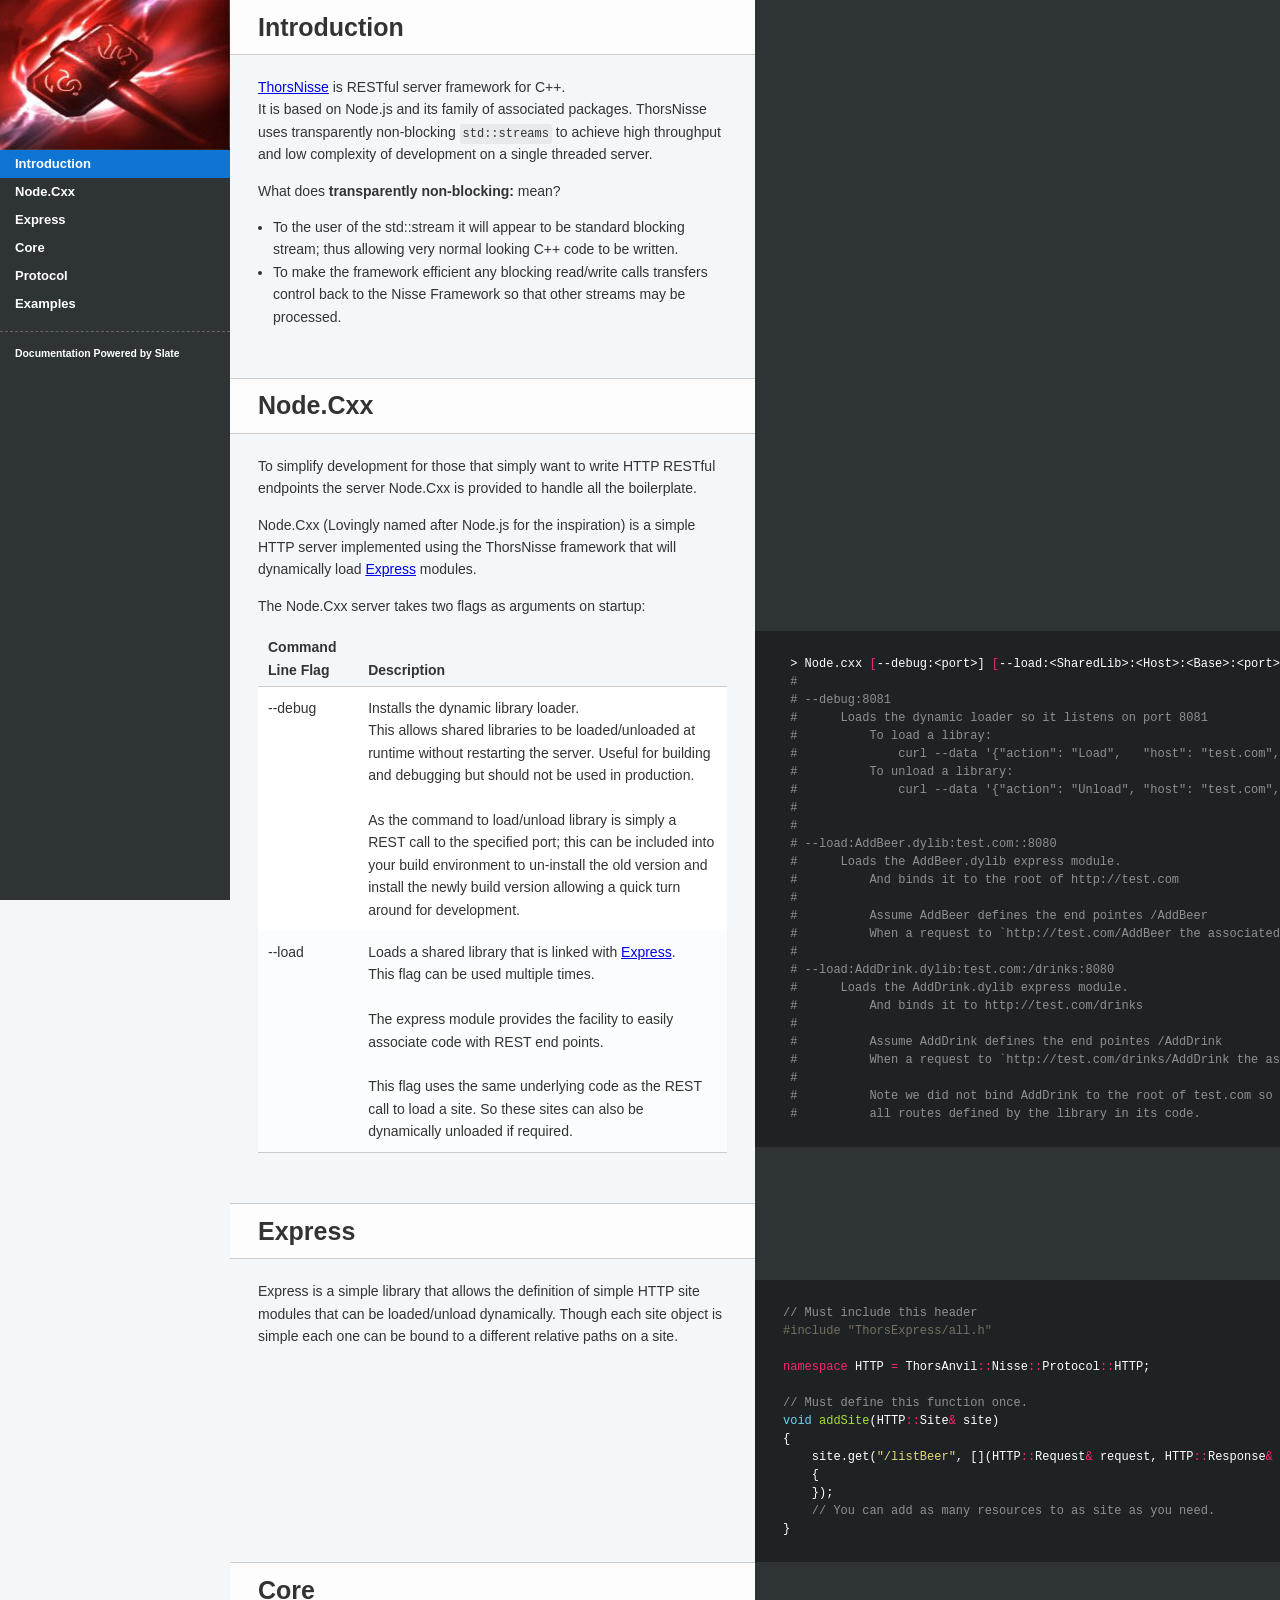
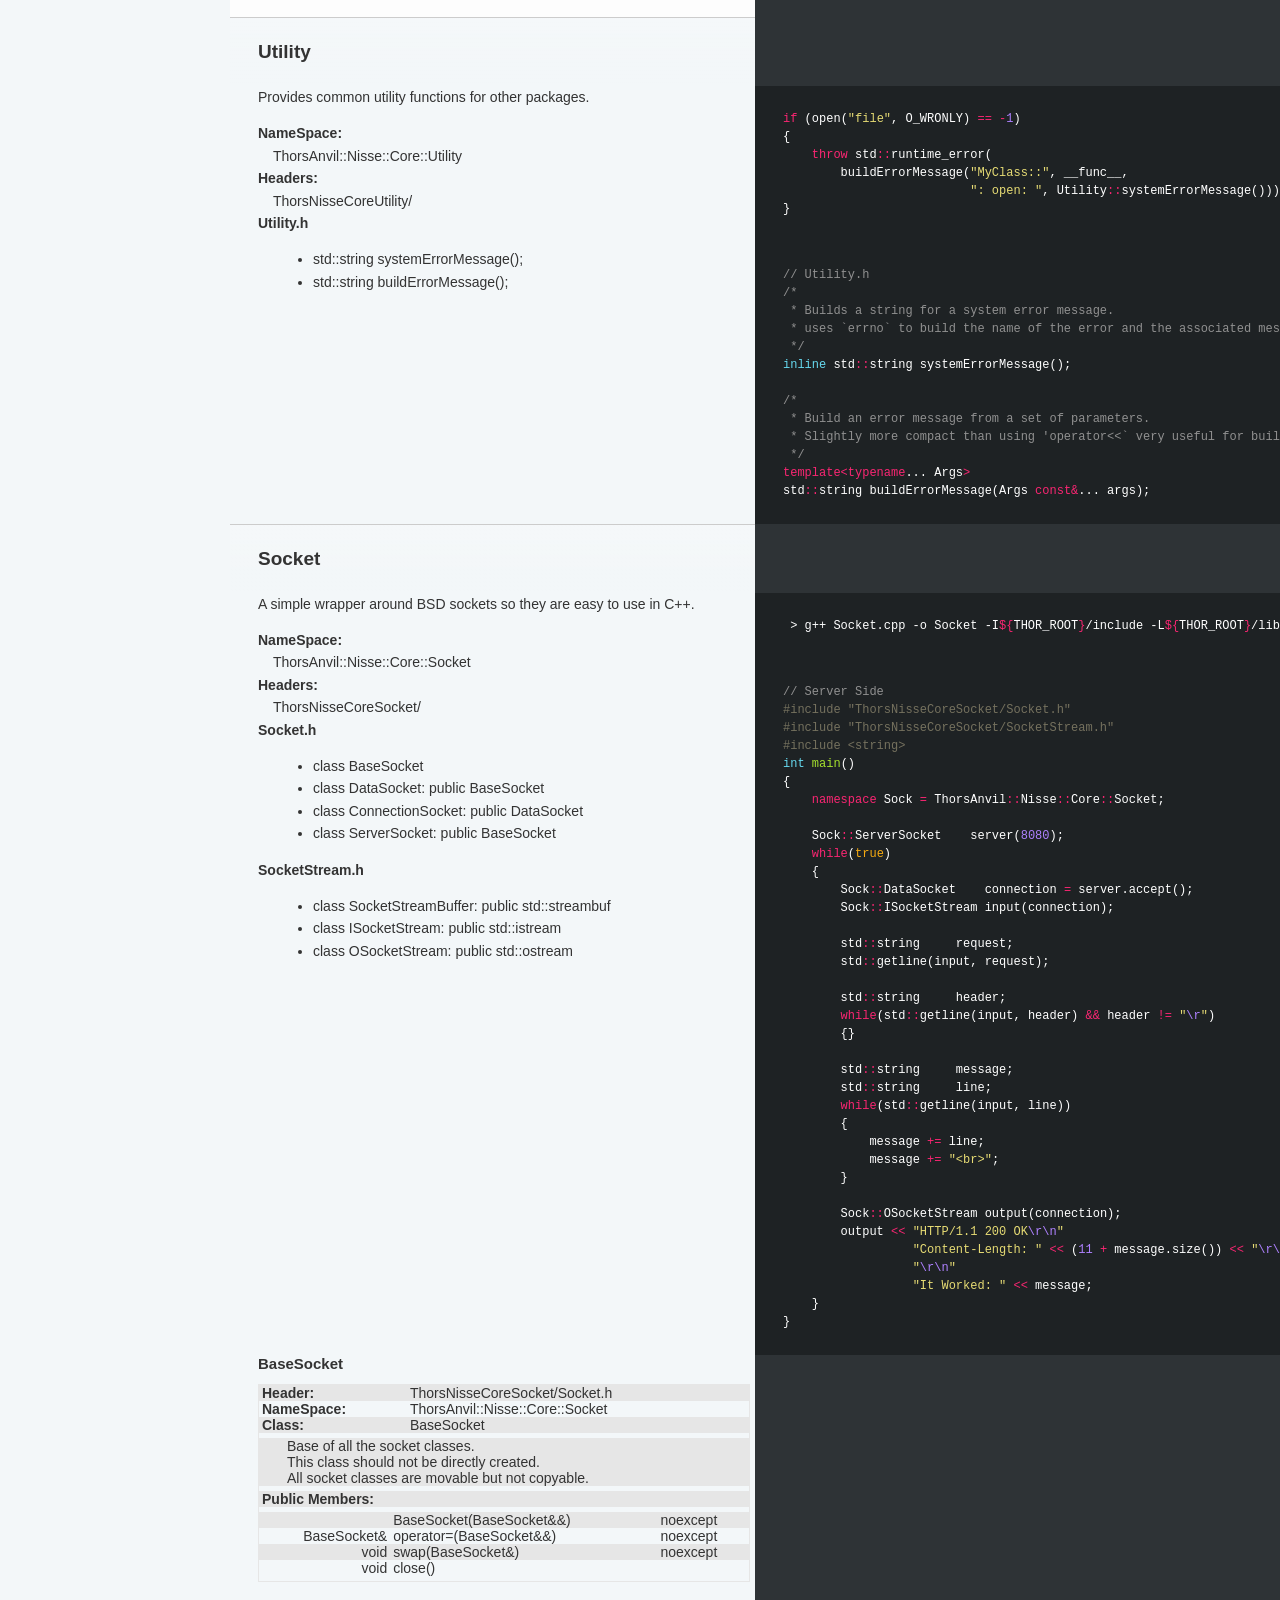
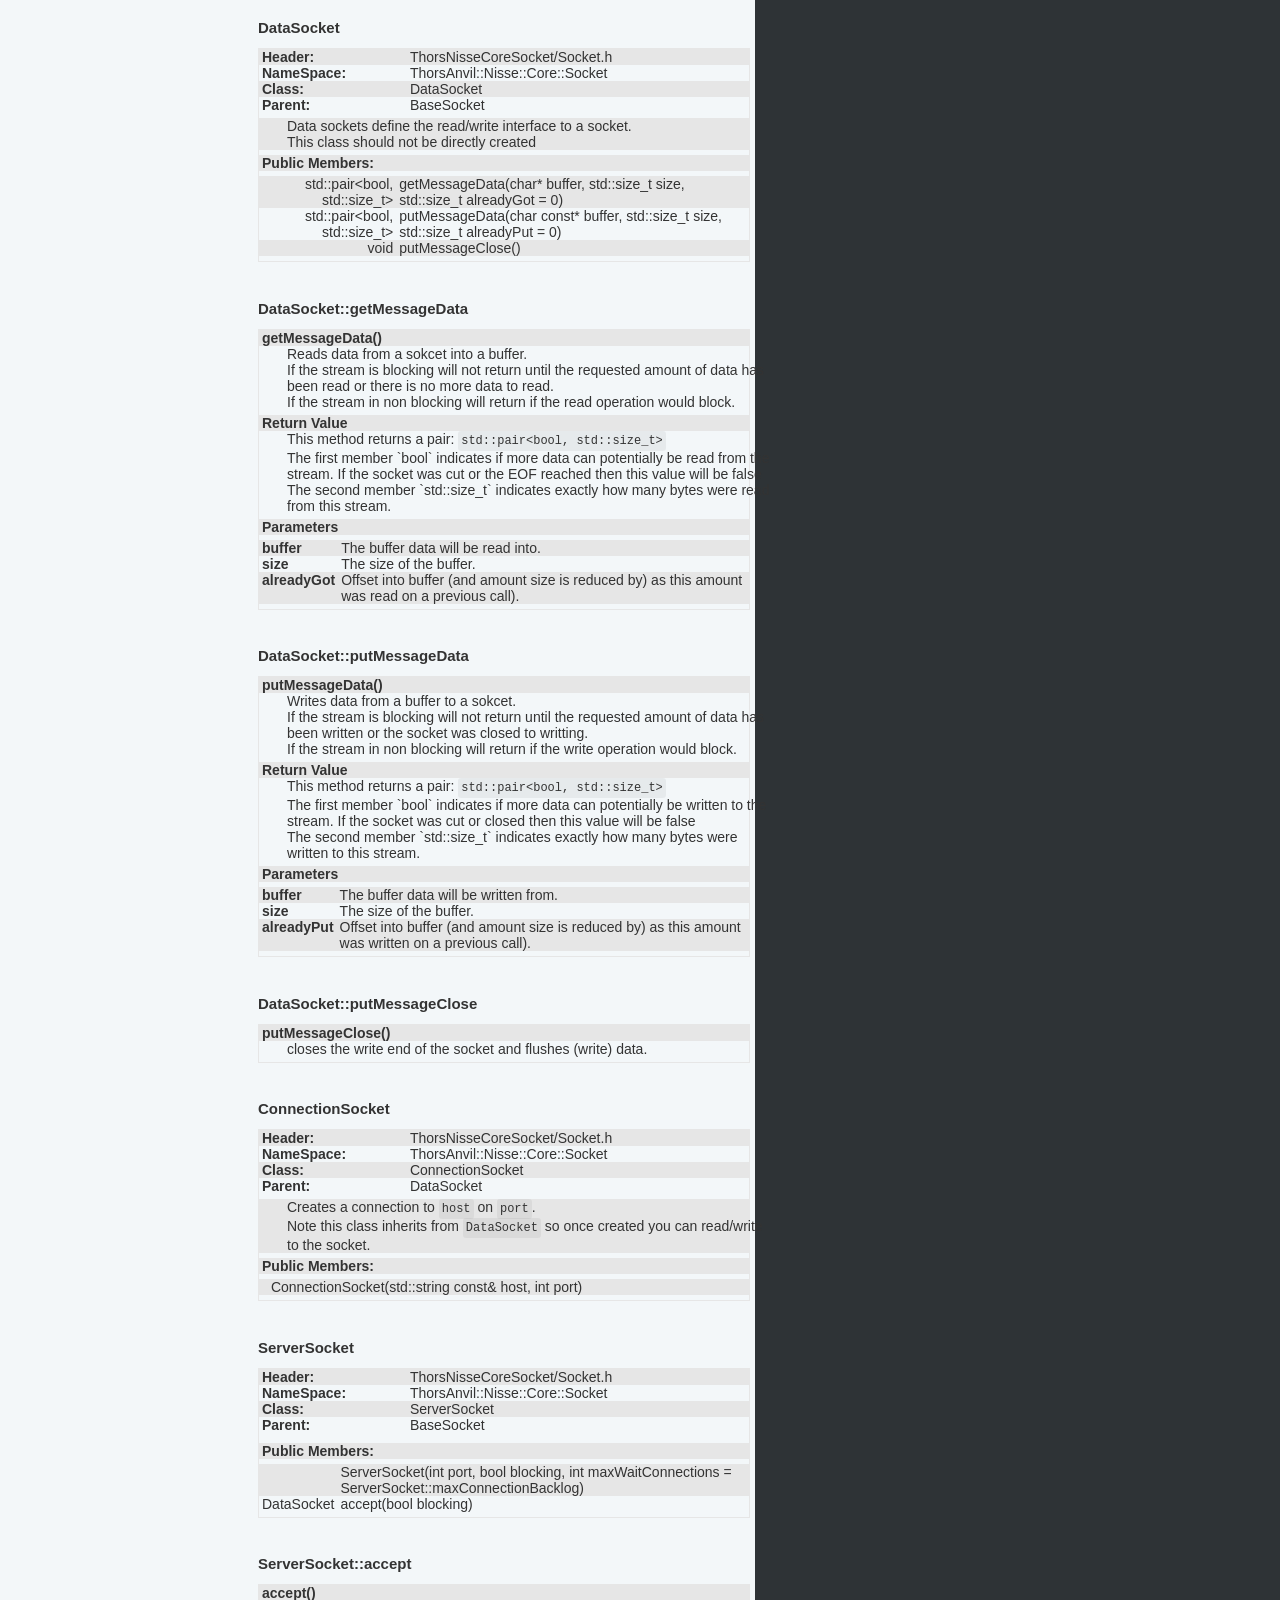
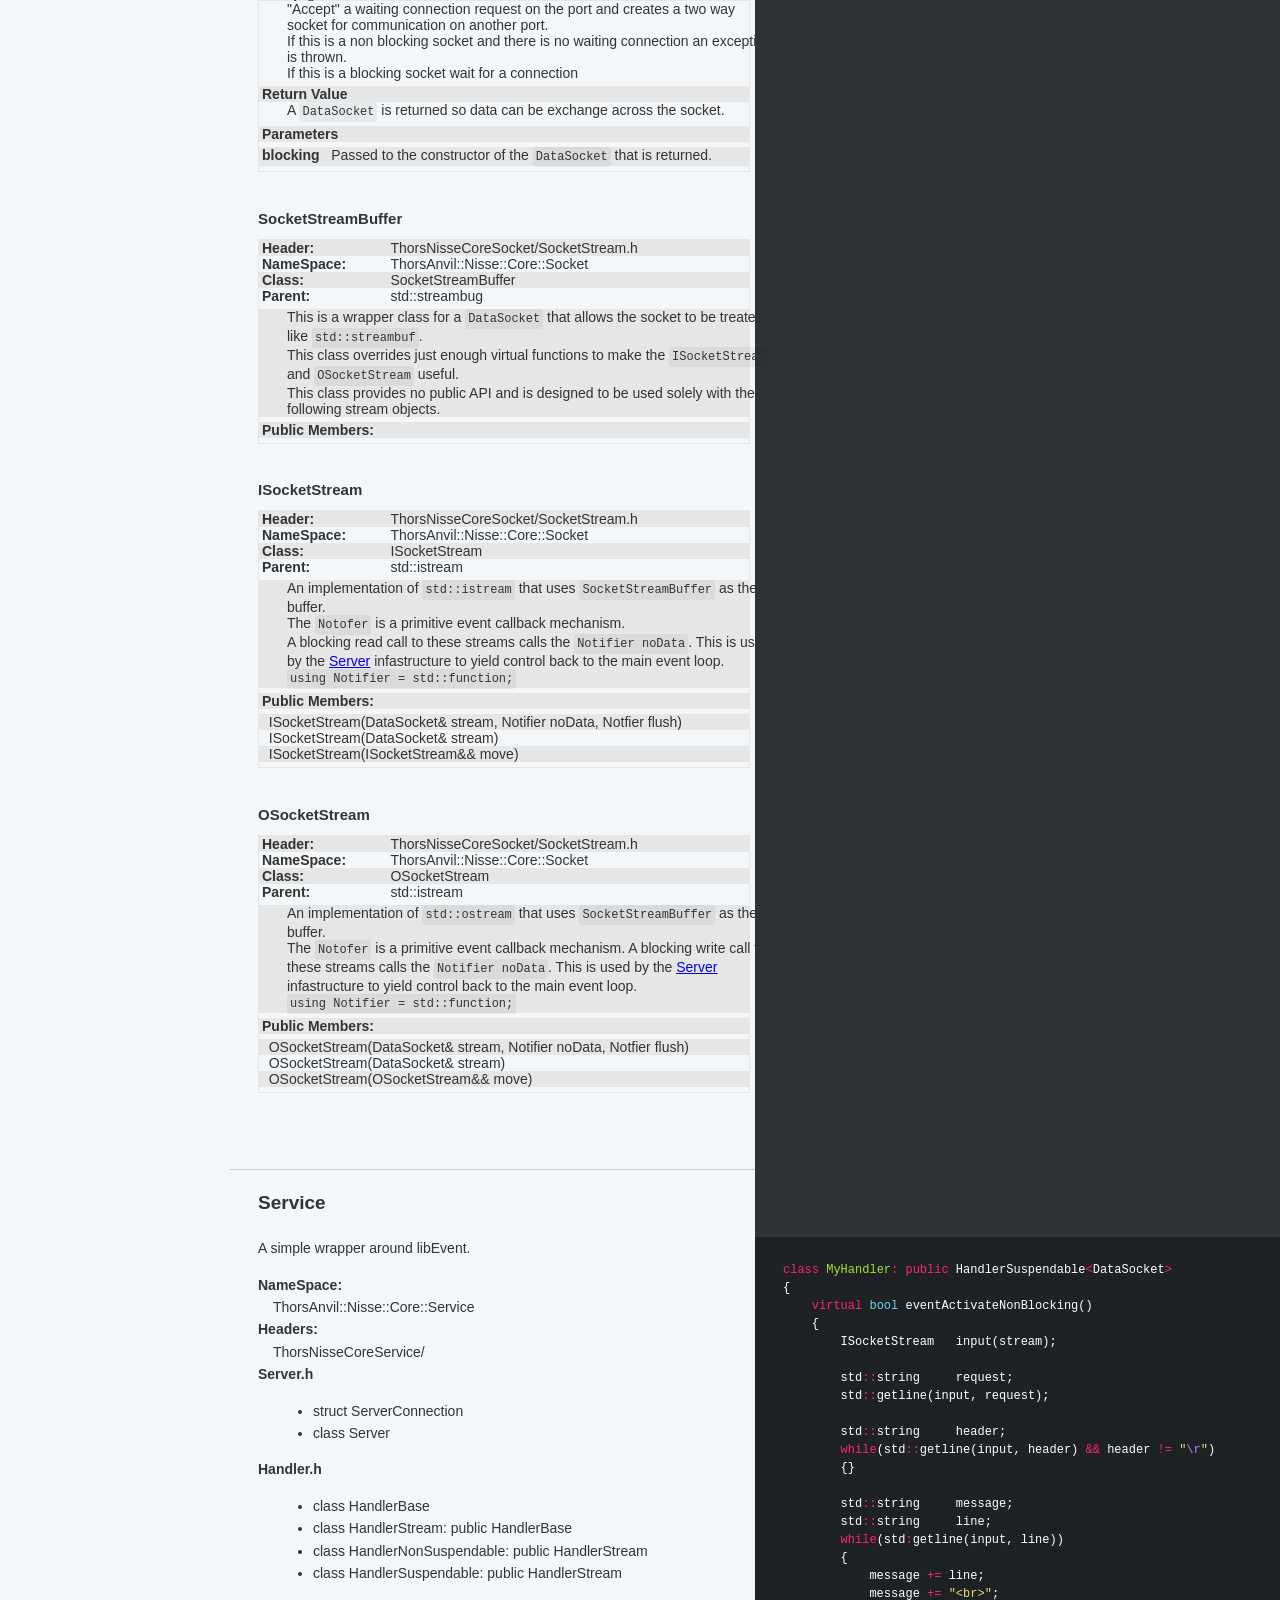
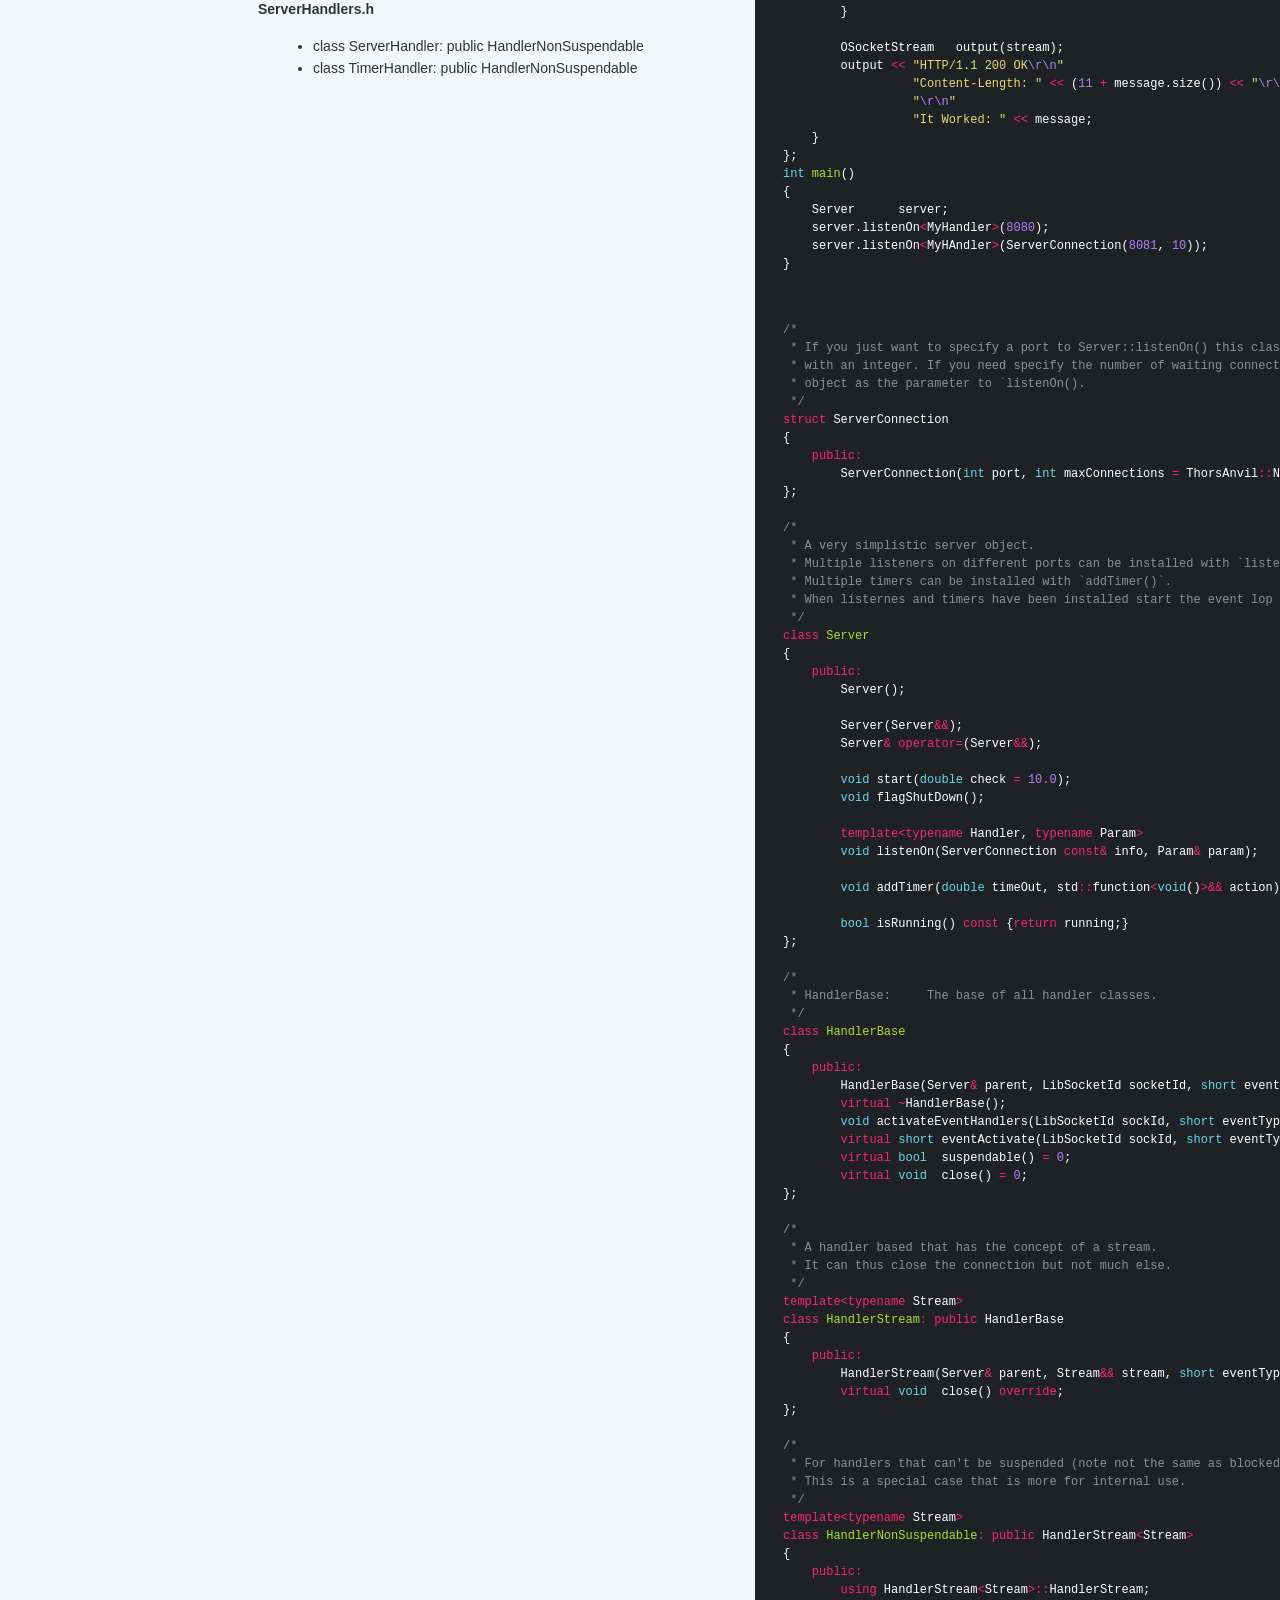
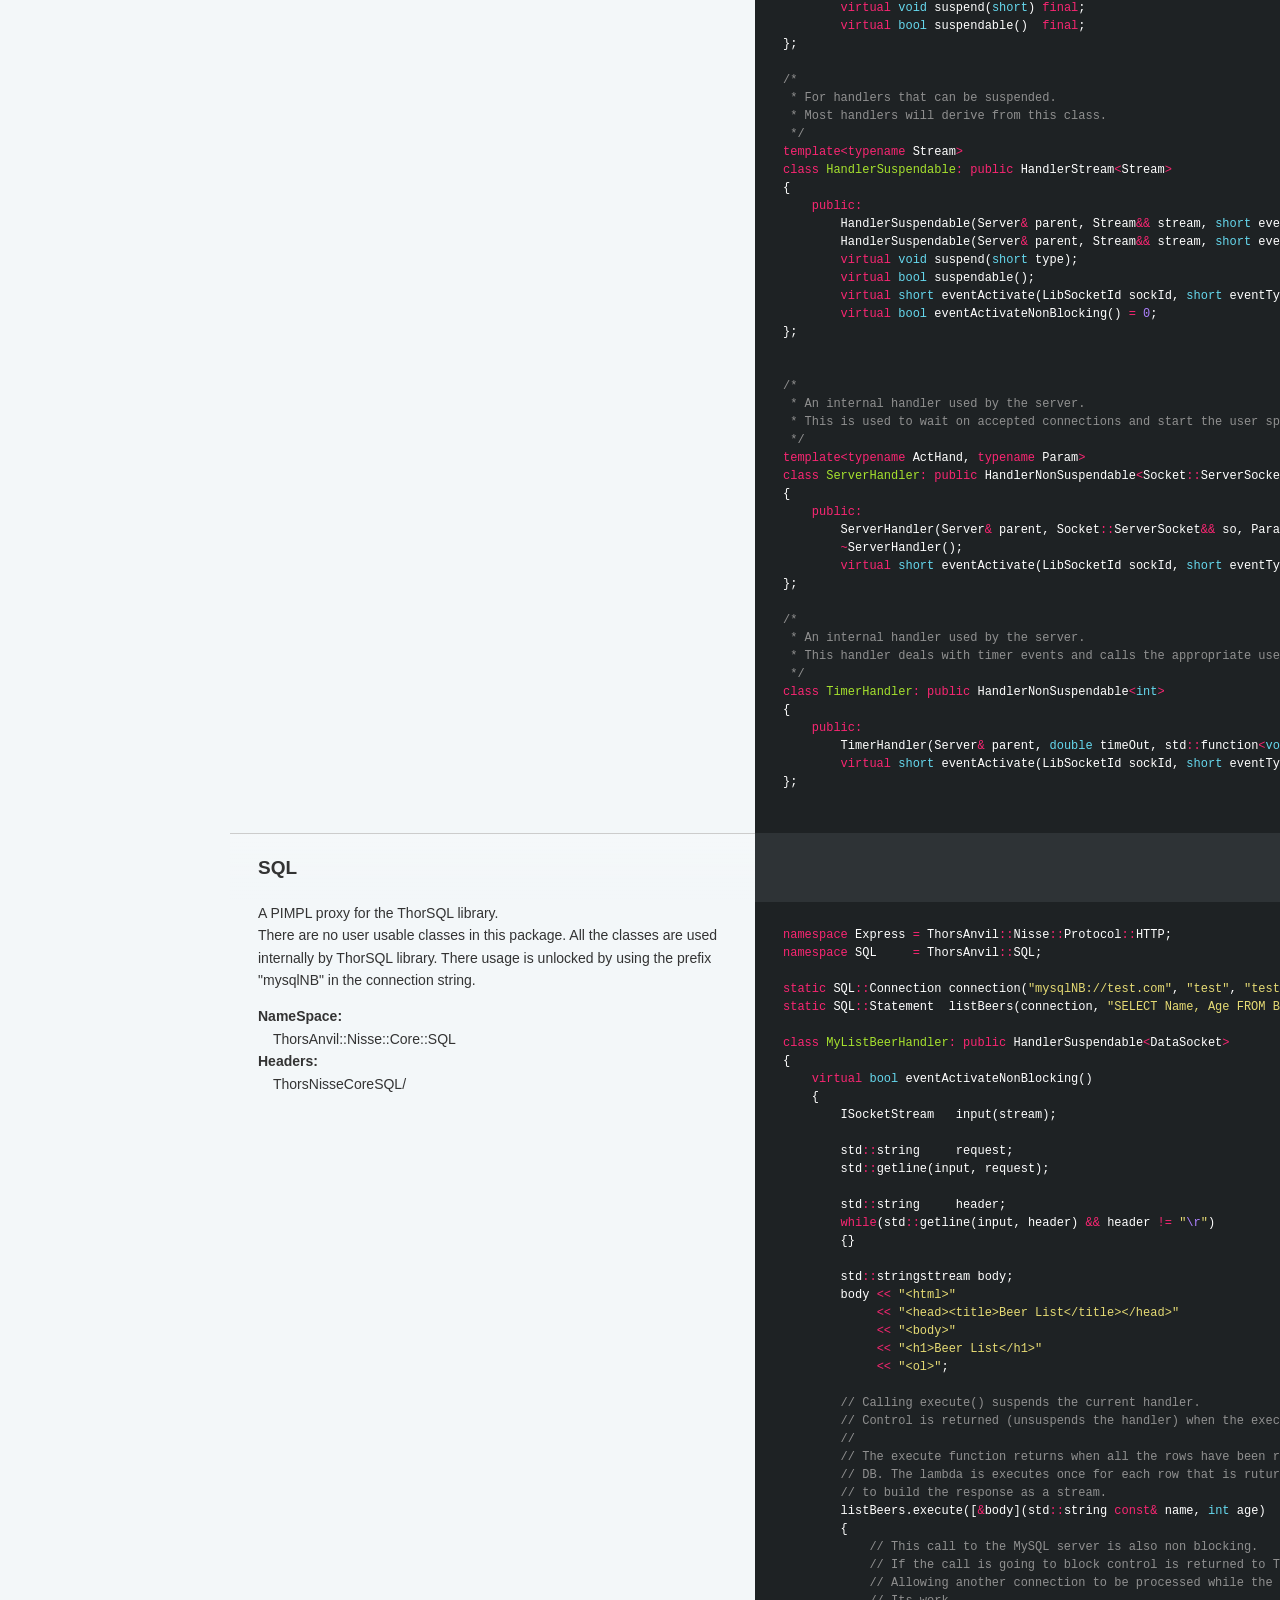
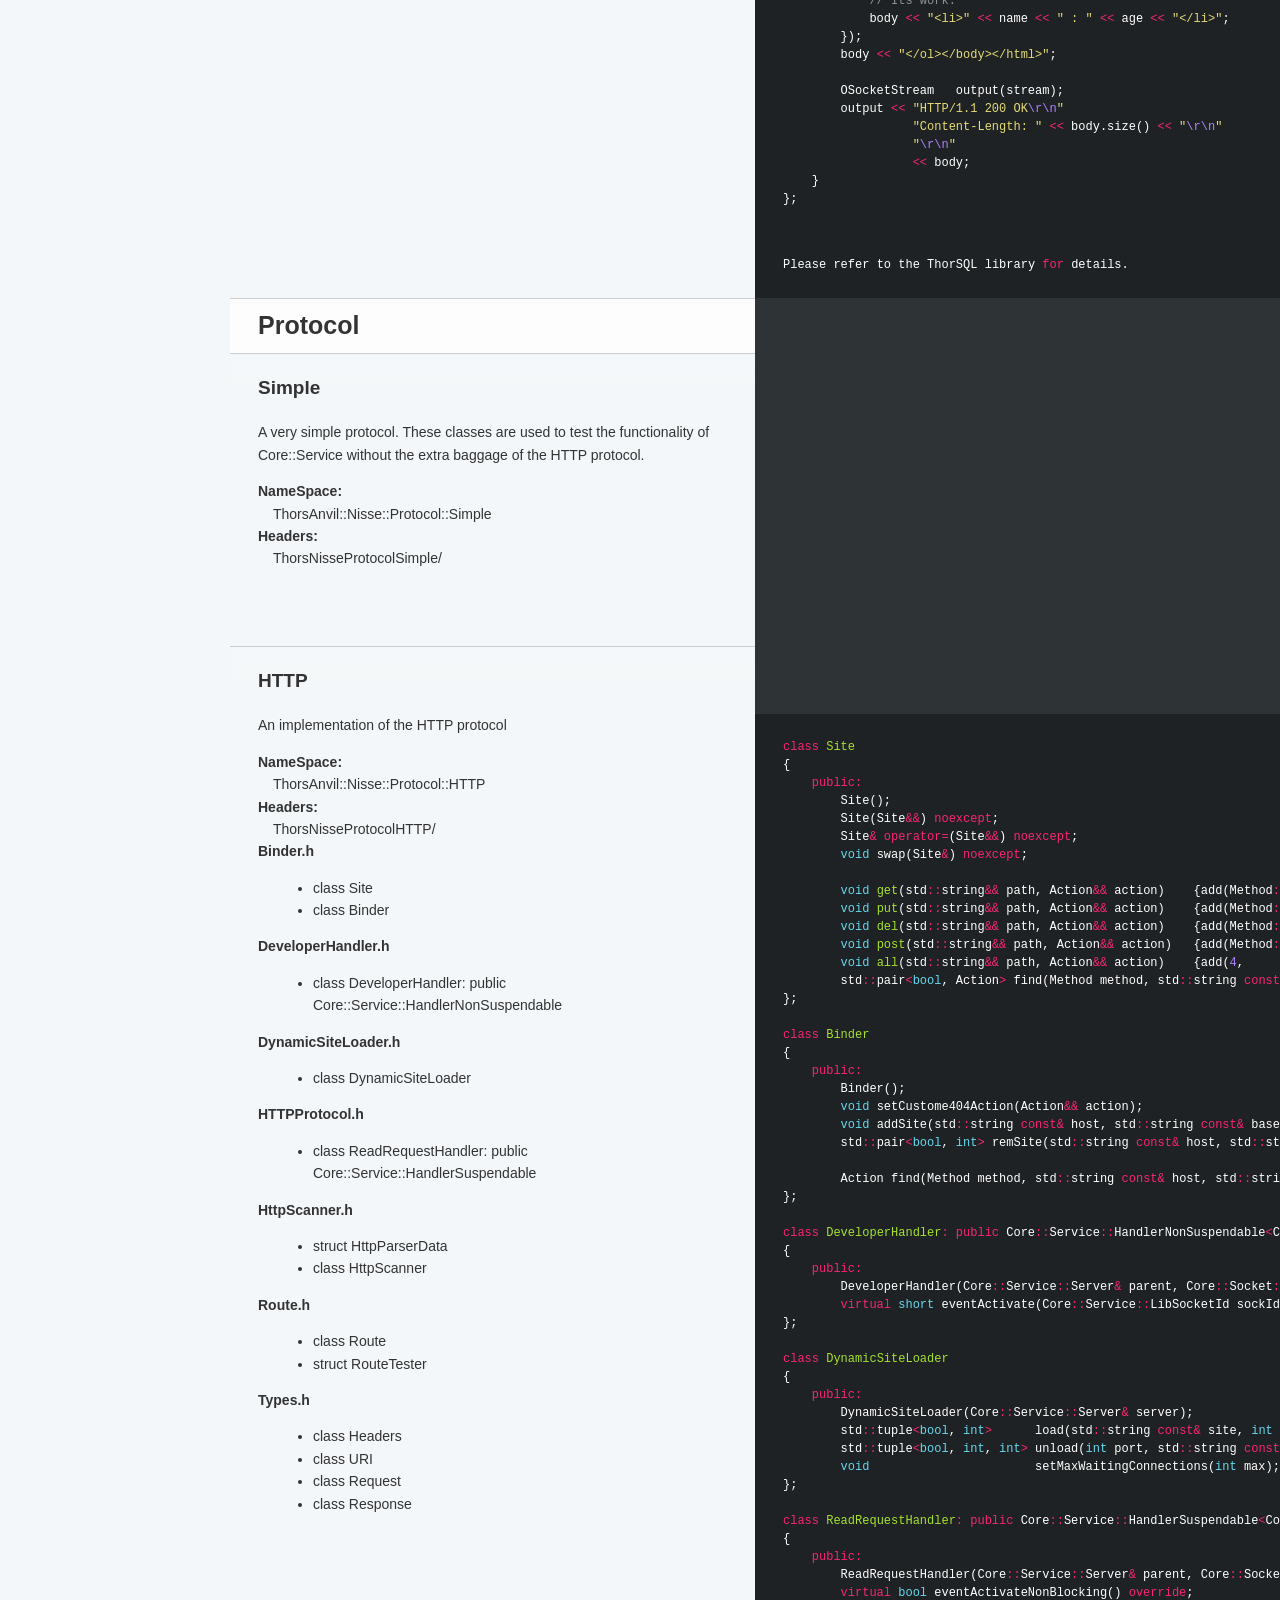
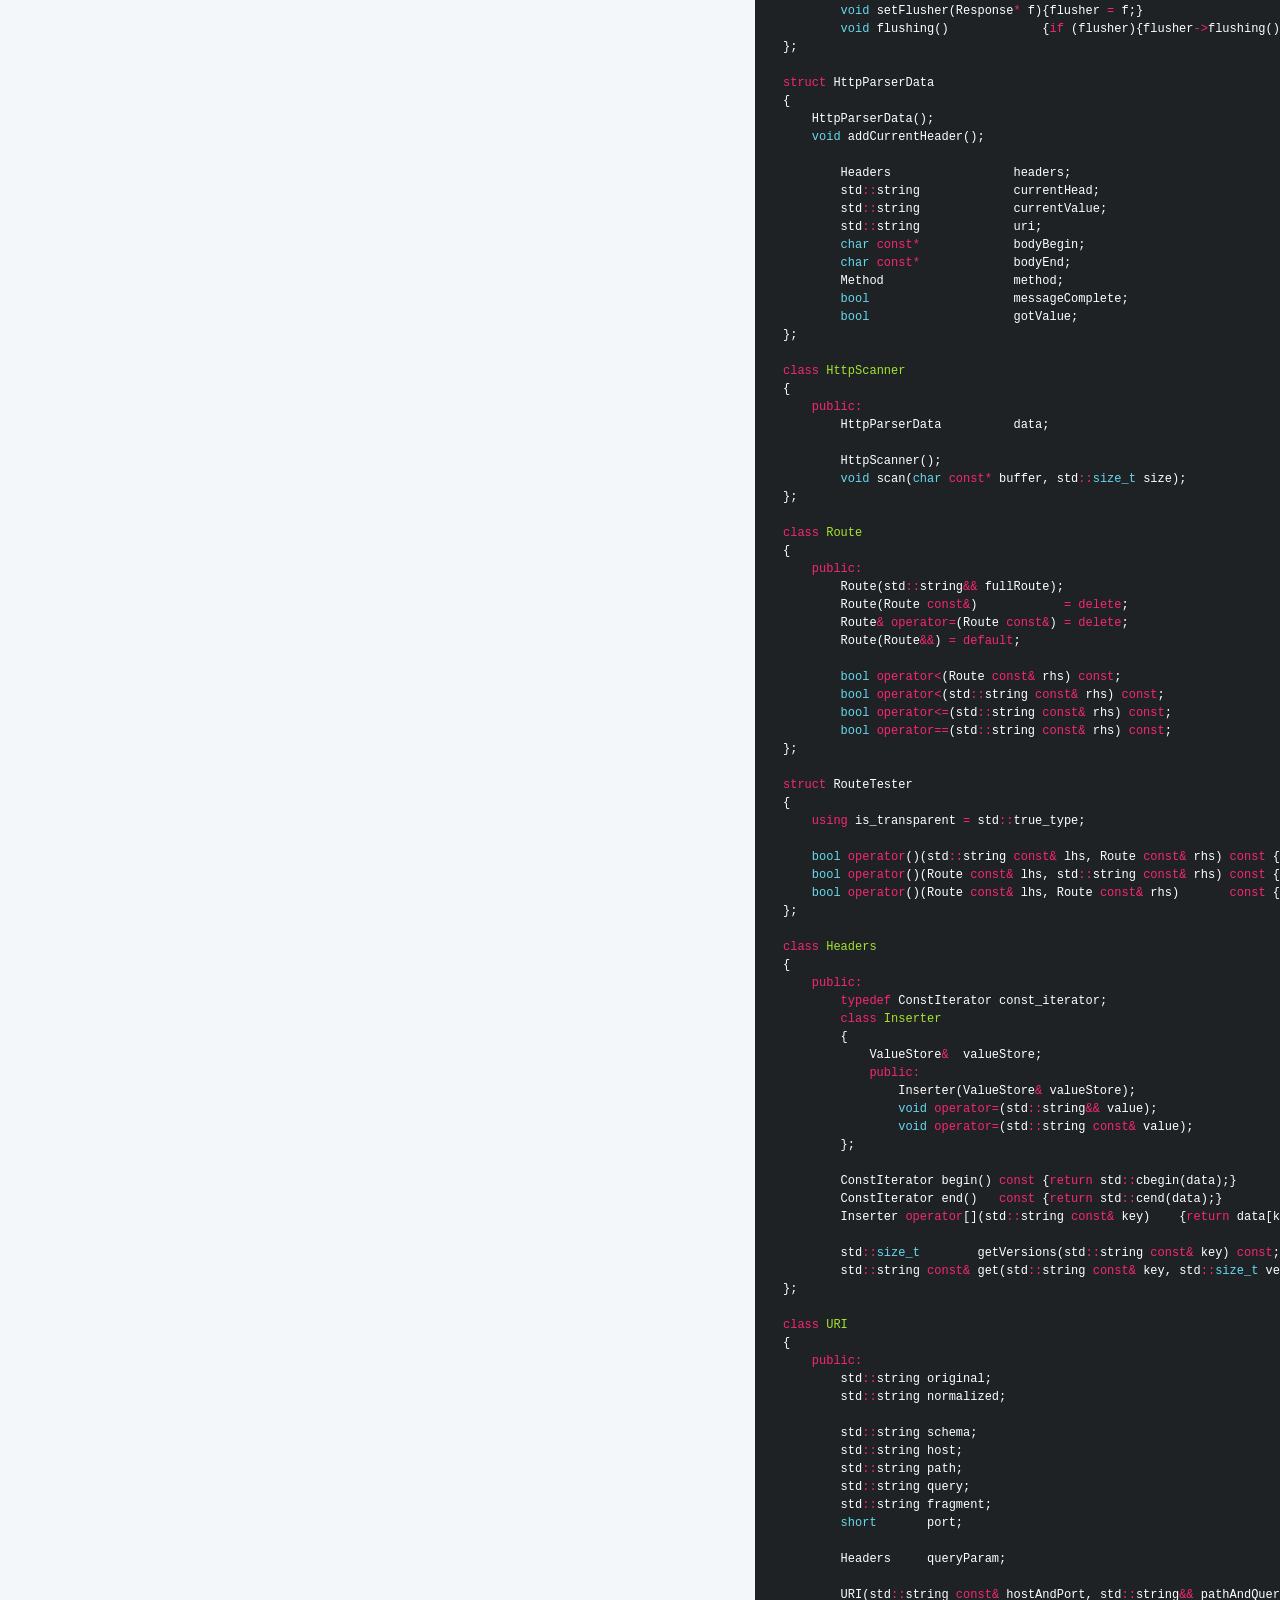
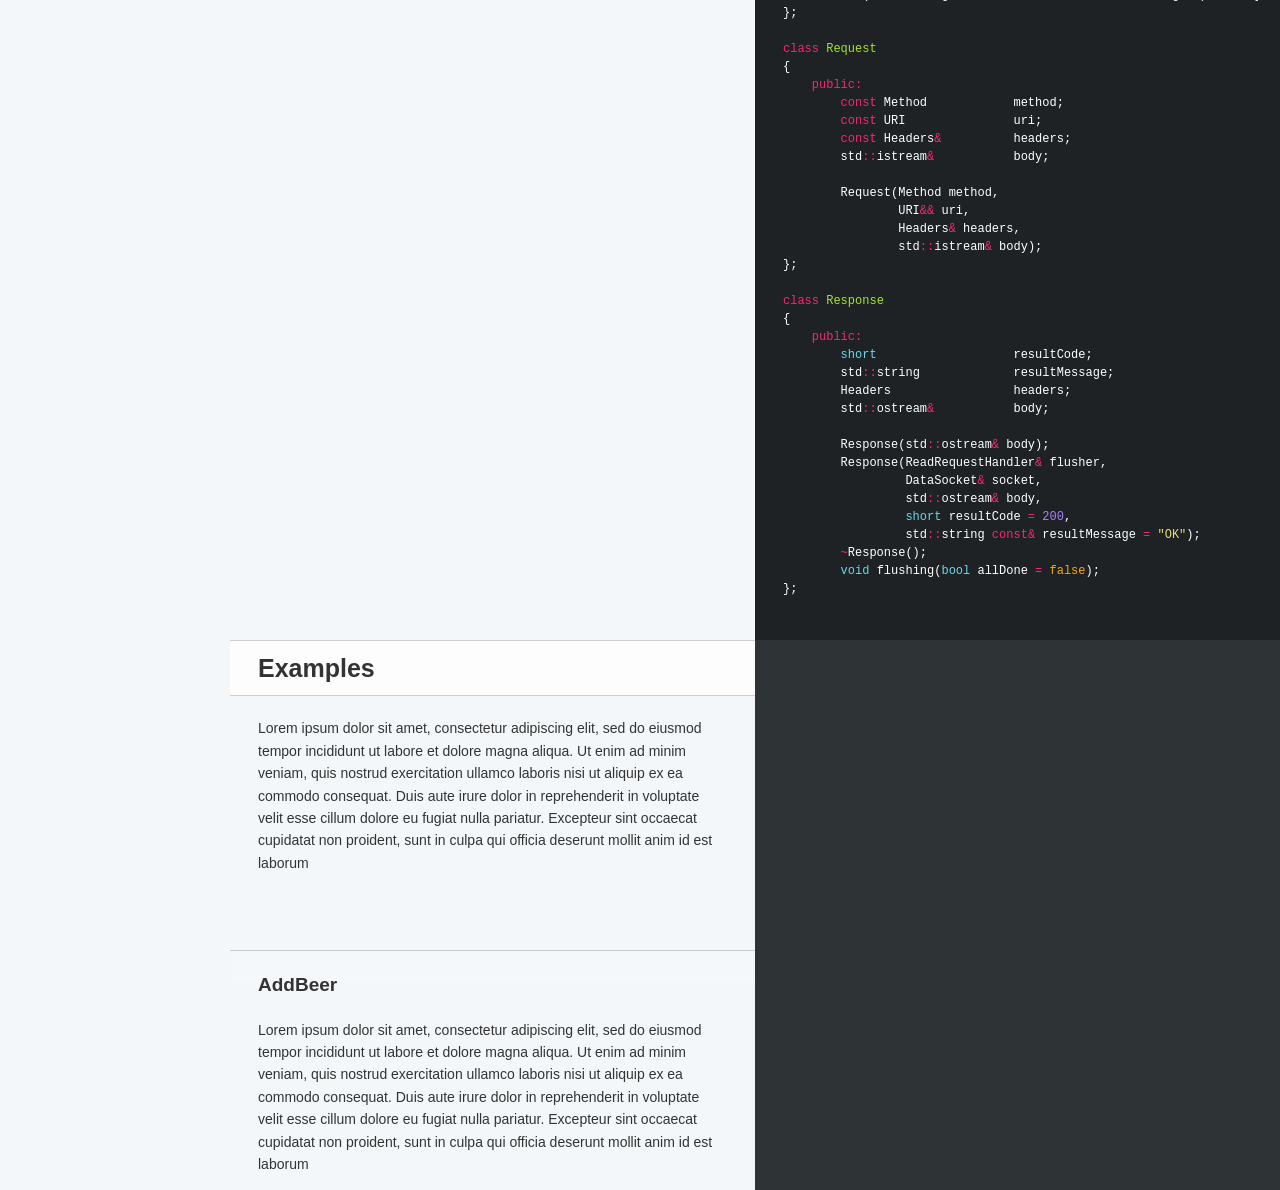
==== commit e2ae3817: "publish: Added documentation for Socket generated from commit 5f4e8c92558d090b9a513ce7885424a64f8b70" ====
--- a/index.html
+++ b/index.html
@@ -202,7 +202,7 @@
       <script src="javascripts/all_nosearch.js"></script>
   </head>
 
-  <body class="index" data-languages="[&quot;cpp&quot;,&quot;cpp--DeepDive&quot;]">
+  <body class="index" data-languages="[]">
     <a href="#" id="nav-button">
       <span>
         NAV
@@ -211,10 +211,6 @@
     </a>
     <div class="toc-wrapper">
       <img src="images/logo.png" class="logo" alt="Logo" />
-        <div class="lang-selector">
-              <a href="#" data-language-name="cpp">cpp</a>
-              <a href="#" data-language-name="cpp--DeepDive">cpp--DeepDive</a>
-        </div>
       <div id="toc" class="toc-list-h1">
           <li>
             <a href="#introduction" class="toc-h1 toc-link" data-title="Introduction">Introduction</a>
@@ -233,6 +229,29 @@
                   </li>
                   <li>
                     <a href="#socket" class="toc-h2 toc-link" data-title="Core">Socket</a>
+                      <ul class="toc-list-h3">
+                          <li>
+                            <a href="#basesocket" class="toc-h3 toc-link" data-title="Core">BaseSocket</a>
+                          </li>
+                          <li>
+                            <a href="#datasocket" class="toc-h3 toc-link" data-title="Core">DataSocket</a>
+                          </li>
+                          <li>
+                            <a href="#connectionsocket" class="toc-h3 toc-link" data-title="Core">ConnectionSocket</a>
+                          </li>
+                          <li>
+                            <a href="#serversocket" class="toc-h3 toc-link" data-title="Core">ServerSocket</a>
+                          </li>
+                          <li>
+                            <a href="#socketstreambuffer" class="toc-h3 toc-link" data-title="Core">SocketStreamBuffer</a>
+                          </li>
+                          <li>
+                            <a href="#isocketstream" class="toc-h3 toc-link" data-title="Core">ISocketStream</a>
+                          </li>
+                          <li>
+                            <a href="#osocketstream" class="toc-h3 toc-link" data-title="Core">OSocketStream</a>
+                          </li>
+                      </ul>
                   </li>
                   <li>
                     <a href="#service" class="toc-h2 toc-link" data-title="Core">Service</a>
@@ -375,14 +394,20 @@
 
 <p></dd>
 </dl></p>
-<h2 id='socket'>Socket</h2><pre class="highlight cpp tab-cpp"><code><span class="c1">// Server Side
+<h2 id='socket'>Socket</h2><pre class="highlight shell"><code> &gt; g++ Socket.cpp -o Socket -I<span class="k">${</span><span class="nv">THOR_ROOT</span><span class="k">}</span>/include -L<span class="k">${</span><span class="nv">THOR_ROOT</span><span class="k">}</span>/lib -lThorsExpress17
+</code></pre><pre class="highlight cpp tab-cpp"><code><span class="c1">// Server Side
+</span><span class="cp">#include "ThorsNisseCoreSocket/Socket.h"
+#include "ThorsNisseCoreSocket/SocketStream.h"
+#include &lt;string&gt;
 </span><span class="kt">int</span> <span class="nf">main</span><span class="p">()</span>
 <span class="p">{</span>
-    <span class="n">ServerSocket</span>    <span class="n">server</span><span class="p">(</span><span class="mi">8080</span><span class="p">);</span>
+    <span class="k">namespace</span> <span class="n">Sock</span> <span class="o">=</span> <span class="n">ThorsAnvil</span><span class="o">::</span><span class="n">Nisse</span><span class="o">::</span><span class="n">Core</span><span class="o">::</span><span class="n">Socket</span><span class="p">;</span>
+
+    <span class="n">Sock</span><span class="o">::</span><span class="n">ServerSocket</span>    <span class="n">server</span><span class="p">(</span><span class="mi">8080</span><span class="p">);</span>
     <span class="k">while</span><span class="p">(</span><span class="nb">true</span><span class="p">)</span>
     <span class="p">{</span>
-        <span class="n">DataSocket</span>      <span class="n">connection</span> <span class="o">=</span> <span class="n">server</span><span class="p">.</span><span class="n">accept</span><span class="p">();</span>
-        <span class="n">ISocketStream</span>   <span class="n">input</span><span class="p">(</span><span class="n">connection</span><span class="p">);</span>
+        <span class="n">Sock</span><span class="o">::</span><span class="n">DataSocket</span>    <span class="n">connection</span> <span class="o">=</span> <span class="n">server</span><span class="p">.</span><span class="n">accept</span><span class="p">();</span>
+        <span class="n">Sock</span><span class="o">::</span><span class="n">ISocketStream</span> <span class="n">input</span><span class="p">(</span><span class="n">connection</span><span class="p">);</span>
 
         <span class="n">std</span><span class="o">::</span><span class="n">string</span>     <span class="n">request</span><span class="p">;</span>
         <span class="n">std</span><span class="o">::</span><span class="n">getline</span><span class="p">(</span><span class="n">input</span><span class="p">,</span> <span class="n">request</span><span class="p">);</span>
@@ -393,118 +418,19 @@
 
         <span class="n">std</span><span class="o">::</span><span class="n">string</span>     <span class="n">message</span><span class="p">;</span>
         <span class="n">std</span><span class="o">::</span><span class="n">string</span>     <span class="n">line</span><span class="p">;</span>
-        <span class="k">while</span><span class="p">(</span><span class="n">std</span><span class="o">:</span><span class="n">getline</span><span class="p">(</span><span class="n">input</span><span class="p">,</span> <span class="n">line</span><span class="p">))</span>
+        <span class="k">while</span><span class="p">(</span><span class="n">std</span><span class="o">::</span><span class="n">getline</span><span class="p">(</span><span class="n">input</span><span class="p">,</span> <span class="n">line</span><span class="p">))</span>
         <span class="p">{</span>
             <span class="n">message</span> <span class="o">+=</span> <span class="n">line</span><span class="p">;</span>
             <span class="n">message</span> <span class="o">+=</span> <span class="s">"&lt;br&gt;"</span><span class="p">;</span>
         <span class="p">}</span>
 
-        <span class="n">OSocketStream</span>   <span class="n">output</span><span class="p">(</span><span class="n">connection</span><span class="p">);</span>
+        <span class="n">Sock</span><span class="o">::</span><span class="n">OSocketStream</span> <span class="n">output</span><span class="p">(</span><span class="n">connection</span><span class="p">);</span>
         <span class="n">output</span> <span class="o">&lt;&lt;</span> <span class="s">"HTTP/1.1 200 OK</span><span class="se">\r\n</span><span class="s">"</span>
                   <span class="s">"Content-Length: "</span> <span class="o">&lt;&lt;</span> <span class="p">(</span><span class="mi">11</span> <span class="o">+</span> <span class="n">message</span><span class="p">.</span><span class="n">size</span><span class="p">())</span> <span class="o">&lt;&lt;</span> <span class="s">"</span><span class="se">\r\n</span><span class="s">"</span>
                   <span class="s">"</span><span class="se">\r\n</span><span class="s">"</span>
                   <span class="s">"It Worked: "</span> <span class="o">&lt;&lt;</span> <span class="n">message</span><span class="p">;</span>
     <span class="p">}</span>
 <span class="p">}</span>
-</code></pre><pre class="highlight cpp tab-cpp--DeepDive"><code><span class="c1">// Socket.h
-</span><span class="k">class</span> <span class="nc">BaseSocket</span>
-<span class="p">{</span>
-    <span class="k">public</span><span class="o">:</span>
-        <span class="k">virtual</span> <span class="o">~</span><span class="n">BaseSocket</span><span class="p">();</span>
-
-        <span class="c1">// Moveable but not Copyable
-</span>        <span class="n">BaseSocket</span><span class="p">(</span><span class="n">BaseSocket</span><span class="o">&amp;&amp;</span> <span class="n">move</span><span class="p">)</span>               <span class="k">noexcept</span><span class="p">;</span>
-        <span class="n">BaseSocket</span><span class="o">&amp;</span> <span class="k">operator</span><span class="o">=</span><span class="p">(</span><span class="n">BaseSocket</span><span class="o">&amp;&amp;</span> <span class="n">move</span><span class="p">)</span>    <span class="k">noexcept</span><span class="p">;</span>
-        <span class="kt">void</span> <span class="n">swap</span><span class="p">(</span><span class="n">BaseSocket</span><span class="o">&amp;</span> <span class="n">other</span><span class="p">)</span>                <span class="k">noexcept</span><span class="p">;</span>
-
-        <span class="kt">void</span> <span class="n">close</span><span class="p">();</span>
-<span class="p">}</span>
-
-<span class="cm">/*
- * DataSocket:  Defines a socket that you can read/write too.
- *              This class should not be directry created. You can get an object
- *              of this data by creating a `ConnectSocket` or calling accept on
- *              ServerScoket (See below).
- */</span>
-<span class="k">class</span> <span class="nc">DataSocket</span><span class="o">:</span> <span class="k">public</span> <span class="n">BaseSocket</span>
-<span class="p">{</span>
-    <span class="k">public</span><span class="o">:</span>
-        <span class="n">std</span><span class="o">::</span><span class="n">pair</span><span class="o">&lt;</span><span class="kt">bool</span><span class="p">,</span> <span class="n">std</span><span class="o">::</span><span class="kt">size_t</span><span class="o">&gt;</span> <span class="n">getMessageData</span><span class="p">(</span><span class="kt">char</span><span class="o">*</span> <span class="n">buffer</span><span class="p">,</span> <span class="n">std</span><span class="o">::</span><span class="kt">size_t</span> <span class="n">size</span><span class="p">,</span> <span class="n">std</span><span class="o">::</span><span class="kt">size_t</span> <span class="n">alreadyGot</span> <span class="o">=</span> <span class="mi">0</span><span class="p">);</span>
-        <span class="n">std</span><span class="o">::</span><span class="n">pair</span><span class="o">&lt;</span><span class="kt">bool</span><span class="p">,</span> <span class="n">std</span><span class="o">::</span><span class="kt">size_t</span><span class="o">&gt;</span> <span class="n">putMessageData</span><span class="p">(</span><span class="kt">char</span> <span class="k">const</span><span class="o">*</span> <span class="n">buffer</span><span class="p">,</span> <span class="n">std</span><span class="o">::</span><span class="kt">size_t</span> <span class="n">size</span><span class="p">,</span> <span class="n">std</span><span class="o">::</span><span class="kt">size_t</span> <span class="n">alreadyPut</span> <span class="o">=</span> <span class="mi">0</span><span class="p">);</span>
-        <span class="kt">void</span>        <span class="n">putMessageClose</span><span class="p">();</span>
-<span class="p">};</span>
-
-<span class="cm">/*
- * ConnectSocket:   Creates a connection to server.
- */</span>
-<span class="k">class</span> <span class="nc">ConnectSocket</span><span class="o">:</span> <span class="k">public</span> <span class="n">DataSocket</span>
-<span class="p">{</span>
-    <span class="k">public</span><span class="o">:</span>
-        <span class="n">ConnectSocket</span><span class="p">(</span><span class="n">std</span><span class="o">::</span><span class="n">string</span> <span class="k">const</span><span class="o">&amp;</span> <span class="n">host</span><span class="p">,</span> <span class="kt">int</span> <span class="n">port</span><span class="p">);</span>
-<span class="p">};</span>
-
-<span class="cm">/*
- * ServerSocket:    Creates a ServerSocket that will accept incomming requests.
- *
- *                  A blocking call to accept will return a DataSocket for
- *                  an external connection that has been established.
- *
- *                  Non blocking calls should onlt be made if you know there
- *                  is a connection waiting to be made.
- */</span>
-<span class="k">class</span> <span class="nc">ServerSocket</span><span class="o">:</span> <span class="k">public</span> <span class="n">BaseSocket</span>
-<span class="p">{</span>
-    <span class="k">public</span><span class="o">:</span>
-        <span class="k">static</span> <span class="k">constexpr</span> <span class="kt">int</span> <span class="n">maxConnectionBacklog</span> <span class="o">=</span> <span class="mi">5</span><span class="p">;</span>
-        <span class="n">ServerSocket</span><span class="p">(</span><span class="kt">int</span> <span class="n">port</span><span class="p">,</span> <span class="kt">bool</span> <span class="n">blocking</span> <span class="o">=</span> <span class="nb">false</span><span class="p">,</span> <span class="kt">int</span> <span class="n">maxWaitingConnections</span> <span class="o">=</span> <span class="n">maxConnectionBacklog</span><span class="p">);</span>
-
-        <span class="n">DataSocket</span> <span class="n">accept</span><span class="p">(</span><span class="kt">bool</span> <span class="n">blocking</span> <span class="o">=</span> <span class="nb">false</span><span class="p">);</span>
-<span class="p">};</span>
-
-<span class="cm">/*
- * SocketStreamBuffer:  A stream buffer that is used by ISocketStream and OSocketStream
- */</span>
-<span class="k">class</span> <span class="nc">SocketStreamBuffer</span><span class="o">:</span> <span class="k">public</span> <span class="n">std</span><span class="o">::</span><span class="n">streambuf</span>
-<span class="p">{</span>
-    <span class="k">public</span><span class="o">:</span>
-        <span class="k">virtual</span> <span class="o">~</span><span class="n">SocketStreamBuffer</span><span class="p">()</span> <span class="k">override</span><span class="p">;</span>
-        <span class="n">SocketStreamBuffer</span><span class="p">(</span><span class="n">DataSocket</span><span class="o">&amp;</span> <span class="n">stream</span><span class="p">,</span>
-                           <span class="n">Notifier</span> <span class="n">noAvailableData</span><span class="p">,</span> <span class="n">Notifier</span> <span class="n">flushing</span><span class="p">,</span>
-                           <span class="n">std</span><span class="o">::</span><span class="n">vector</span><span class="o">&lt;</span><span class="kt">char</span><span class="o">&gt;&amp;&amp;</span> <span class="n">bufData</span> <span class="o">=</span> <span class="n">std</span><span class="o">::</span><span class="n">vector</span><span class="o">&lt;</span><span class="kt">char</span><span class="o">&gt;</span><span class="p">(</span><span class="mi">4000</span><span class="p">),</span>
-                           <span class="kt">char</span> <span class="k">const</span><span class="o">*</span> <span class="n">currentStart</span> <span class="o">=</span> <span class="nb">nullptr</span><span class="p">,</span> <span class="kt">char</span> <span class="k">const</span><span class="o">*</span> <span class="n">currentEnd</span> <span class="o">=</span> <span class="nb">nullptr</span><span class="p">);</span>
-        <span class="n">SocketStreamBuffer</span><span class="p">(</span><span class="n">SocketStreamBuffer</span><span class="o">&amp;&amp;</span> <span class="n">move</span><span class="p">)</span> <span class="k">noexcept</span><span class="p">;</span>
-<span class="p">};</span>
-
-<span class="cm">/*
- * ISocketStream:       An implementation of std::istream that uses a DataSocket
- */</span>
-<span class="k">class</span> <span class="nc">ISocketStream</span><span class="o">:</span> <span class="k">public</span> <span class="n">std</span><span class="o">::</span><span class="n">istream</span>
-<span class="p">{</span>
-    <span class="n">SocketStreamBuffer</span> <span class="n">buffer</span><span class="p">;</span>
-
-    <span class="k">public</span><span class="o">:</span>
-        <span class="n">ISocketStream</span><span class="p">(</span><span class="n">DataSocket</span><span class="o">&amp;</span> <span class="n">stream</span><span class="p">,</span>
-                      <span class="n">Notifier</span> <span class="n">noAvailableData</span><span class="p">,</span> <span class="n">Notifier</span> <span class="n">flushing</span><span class="p">,</span>
-                      <span class="n">std</span><span class="o">::</span><span class="n">vector</span><span class="o">&lt;</span><span class="kt">char</span><span class="o">&gt;&amp;&amp;</span> <span class="n">bufData</span><span class="p">,</span> <span class="kt">char</span> <span class="k">const</span><span class="o">*</span> <span class="n">currentStart</span><span class="p">,</span> <span class="kt">char</span> <span class="k">const</span><span class="o">*</span> <span class="n">currentEnd</span><span class="p">);</span>
-        <span class="n">ISocketStream</span><span class="p">(</span><span class="n">DataSocket</span><span class="o">&amp;</span> <span class="n">stream</span><span class="p">,</span>
-                      <span class="n">Notifier</span> <span class="n">noAvailableData</span><span class="p">,</span> <span class="n">Notifier</span> <span class="n">flushing</span><span class="p">);</span>
-        <span class="n">ISocketStream</span><span class="p">(</span><span class="n">DataSocket</span><span class="o">&amp;</span> <span class="n">stream</span><span class="p">);</span>
-        <span class="n">ISocketStream</span><span class="p">(</span><span class="n">ISocketStream</span><span class="o">&amp;&amp;</span> <span class="n">move</span><span class="p">)</span> <span class="k">noexcept</span><span class="p">;</span>
-<span class="p">};</span>
-
-<span class="cm">/*
- * ISocketStream:       An implementation of std::ostream that uses a DataSocket
- */</span>
-<span class="k">class</span> <span class="nc">OSocketStream</span><span class="o">:</span> <span class="k">public</span> <span class="n">std</span><span class="o">::</span><span class="n">ostream</span>
-<span class="p">{</span>
-    <span class="n">SocketStreamBuffer</span> <span class="n">buffer</span><span class="p">;</span>
-
-    <span class="k">public</span><span class="o">:</span>
-        <span class="n">OSocketStream</span><span class="p">(</span><span class="n">DataSocket</span><span class="o">&amp;</span> <span class="n">stream</span><span class="p">,</span>
-                      <span class="n">Notifier</span> <span class="n">noAvailableData</span><span class="p">,</span> <span class="n">Notifier</span> <span class="n">flushing</span><span class="p">);</span>
-        <span class="n">OSocketStream</span><span class="p">(</span><span class="n">DataSocket</span><span class="o">&amp;</span> <span class="n">stream</span><span class="p">);</span>
-        <span class="n">OSocketStream</span><span class="p">(</span><span class="n">OSocketStream</span><span class="o">&amp;&amp;</span> <span class="n">move</span><span class="p">)</span> <span class="k">noexcept</span><span class="p">;</span>
-<span class="p">};</span>
 </code></pre>
 <p>A simple wrapper around BSD sockets so they are easy to use in C++.
 <dl>
@@ -530,6 +456,269 @@
 
 <p></dd>
 </dl></p>
+<h3 id='basesocket'>BaseSocket</h3>
+<div class="classTable">
+    <div class="classLayout">
+        <div class="classBlock">
+            <div class="classRow"><div class="classItem">Header:   </div><div class="classValue">ThorsNisseCoreSocket/Socket.h</div></div>
+            <div class="classRow"><div class="classItem">NameSpace:</div><div class="classValue">ThorsAnvil::Nisse::Core::Socket</div></div>
+            <div class="classRow"><div class="classItem">Class:    </div><div class="classValue">BaseSocket</div></div>
+        </div>
+        <div class="classBlock">
+            <div class="classRow"><div class="classDesc">Base of all the socket classes.<br>
+            This class should not be directly created.<br>
+            All socket classes are movable but not copyable.</div></div>
+        </div>
+        <div class="classBlock">
+            <div class="classRow"><div class="classSect">Public Members:</div></div>
+        </div>
+        <div class="classBlock">
+            <div class="classRow"><div class="methodRet"></div><div class="methodName">BaseSocket(BaseSocket&&)</div><div class="methodMark">noexcept</div></div>
+            <div class="classRow"><div class="methodRet">BaseSocket&</div><div class="methodName">operator=(BaseSocket&&)</div><div class="methodMark">noexcept</div></div>
+            <div class="classRow"><div class="methodRet">void</div><div class="methodName">swap(BaseSocket&)</div><div class="methodMark">noexcept</div></div>
+            <div class="classRow"><div class="methodRet">void</div><div class="methodName">close()</div><div class="methodMark"></div></div>
+        </div>
+    </div>
+</div>
+<h3 id='datasocket'>DataSocket</h3>
+<div class="classTable">
+    <div class="classLayout">
+        <div class="classBlock">
+            <div class="classRow"><div class="classItem">Header:   </div><div class="classValue">ThorsNisseCoreSocket/Socket.h</div></div>
+            <div class="classRow"><div class="classItem">NameSpace:</div><div class="classValue">ThorsAnvil::Nisse::Core::Socket</div></div>
+            <div class="classRow"><div class="classItem">Class:    </div><div class="classValue">DataSocket</div></div>
+            <div class="classRow"><div class="classItem">Parent:   </div><div class="classValue">BaseSocket</div></div>
+        </div>
+        <div class="classBlock">
+            <div class="classRow"><div class="classDesc">
+            Data sockets define the read/write interface to a socket.<br>
+            This class should not be directly created
+            </div></div>
+        </div>
+        <div class="classBlock">
+            <div class="classRow"><div class="classSect">Public Members:</div></div>
+        </div>
+        <div class="classBlock">
+            <div class="classRow"><div class="methodRet">std::pair&lt;bool, std::size_t&gt;</div><div class="methodName">getMessageData(char* buffer, std::size_t size, std::size_t alreadyGot = 0)</div><div class="methodMark"></div></div>
+            <div class="classRow"><div class="methodRet">std::pair&lt;bool, std::size_t&gt;</div><div class="methodName">putMessageData(char const* buffer, std::size_t size, std::size_t alreadyPut = 0)</div><div class="methodMark"></div></div>
+            <div class="classRow"><div class="methodRet">void</div><div class="methodName">putMessageClose()</div><div class="methodMark"></div></div>
+        </div>
+    </div>
+</div>
+<h4 id='datasocket-getmessagedata'>DataSocket::getMessageData</h4>
+<div class="classTable">
+    <div class="classLayout">
+        <div class="classBlock">
+            <div class="classRow"><div class="classSect">getMessageData()</div></div>
+            <div class="classRow"><div class="classDesc">
+            Reads data from a sokcet into a buffer.<br>
+            If the stream is blocking will not return until the requested amount of data has been read or there is no more data to read.<br>
+            If the stream in non blocking will return if the read operation would block.
+            </div></div>
+        </div>
+        <div class="classBlock">
+            <div class="classRow"><div class="classSect">Return Value</div></div>
+            <div class="classRow"><div class="classDesc">
+            This method returns a pair: <code>std::pair&lt;bool, std::size_t&gt;</code><br>
+            The first member `bool` indicates if more data can potentially be read from the stream. If the socket was cut or the EOF reached then this value will be false<br>
+            The second member `std::size_t` indicates exactly how many bytes were read from this stream.
+            </div></div>
+        </div>
+        <div class="classBlock">
+            <div class="classRow"><div class="classSect">Parameters</div></div>
+        </div>
+        <div class="classBlock">
+            <div class="classRow"><div class="classItem">buffer</div><div class="classValue">The buffer data will be read into.</div></div>
+            <div class="classRow"><div class="classItem">size</div><div class="classValue">The size of the buffer.</div></div>
+            <div class="classRow"><div class="classItem">alreadyGot</div><div class="classValue">Offset into buffer (and amount size is reduced by) as this amount was read on a previous call).</div></div>
+        </div>
+    </div>
+</div>
+<h4 id='datasocket-putmessagedata'>DataSocket::putMessageData</h4>
+<div class="classTable">
+    <div class="classLayout">
+        <div class="classBlock">
+            <div class="classRow"><div class="classSect">putMessageData()</div></div>
+            <div class="classRow"><div class="classDesc">
+            Writes data from a buffer to a sokcet.<br>
+            If the stream is blocking will not return until the requested amount of data has been written or the socket was closed to writting.<br>
+            If the stream in non blocking will return if the write operation would block.
+            </div></div>
+        </div>
+        <div class="classBlock">
+            <div class="classRow"><div class="classSect">Return Value</div></div>
+            <div class="classRow"><div class="classDesc">
+            This method returns a pair: <code>std::pair&lt;bool, std::size_t&gt;</code><br>
+            The first member `bool` indicates if more data can potentially be written to the stream. If the socket was cut or closed then this value will be false<br>
+            The second member `std::size_t` indicates exactly how many bytes were written to this stream.
+            </div></div>
+        </div>
+        <div class="classBlock">
+            <div class="classRow"><div class="classSect">Parameters</div></div>
+        </div>
+        <div class="classBlock">
+            <div class="classRow"><div class="classItem">buffer</div><div class="classValue">The buffer data will be written from.</div></div>
+            <div class="classRow"><div class="classItem">size</div><div class="classValue">The size of the buffer.</div></div>
+            <div class="classRow"><div class="classItem">alreadyPut</div><div class="classValue">Offset into buffer (and amount size is reduced by) as this amount was written on a previous call).</div></div>
+        </div>
+    </div>
+</div>
+<h4 id='datasocket-putmessageclose'>DataSocket::putMessageClose</h4>
+<div class="classTable">
+    <div class="classLayout">
+        <div class="classBlock">
+            <div class="classRow"><div class="classSect">putMessageClose()</div></div>
+            <div class="classRow"><div class="classDesc">
+            closes the write end of the socket and flushes (write) data.
+            </div></div>
+        </div>
+    </div>
+</div>
+<h3 id='connectionsocket'>ConnectionSocket</h3>
+<div class="classTable">
+    <div class="classLayout">
+        <div class="classBlock">
+            <div class="classRow"><div class="classItem">Header:   </div><div class="classValue">ThorsNisseCoreSocket/Socket.h</div></div>
+            <div class="classRow"><div class="classItem">NameSpace:</div><div class="classValue">ThorsAnvil::Nisse::Core::Socket</div></div>
+            <div class="classRow"><div class="classItem">Class:    </div><div class="classValue">ConnectionSocket</div></div>
+            <div class="classRow"><div class="classItem">Parent:   </div><div class="classValue">DataSocket</div></div>
+        </div>
+        <div class="classBlock">
+            <div class="classRow"><div class="classDesc">
+            Creates a connection to <code>host</code> on <code>port</code>.<br>
+            Note this class inherits from <code>DataSocket</code> so once created you can read/write to the socket.
+            </div></div>
+        </div>
+        <div class="classBlock">
+            <div class="classRow"><div class="classSect">Public Members:</div></div>
+        </div>
+        <div class="classBlock">
+            <div class="classRow"><div class="methodRet"></div><div class="methodName">ConnectionSocket(std::string const& host, int port)</div><div class="methodMark"></div></div>
+        </div>
+    </div>
+</div>
+<h3 id='serversocket'>ServerSocket</h3>
+<div class="classTable">
+    <div class="classLayout">
+        <div class="classBlock">
+            <div class="classRow"><div class="classItem">Header:   </div><div class="classValue">ThorsNisseCoreSocket/Socket.h</div></div>
+            <div class="classRow"><div class="classItem">NameSpace:</div><div class="classValue">ThorsAnvil::Nisse::Core::Socket</div></div>
+            <div class="classRow"><div class="classItem">Class:    </div><div class="classValue">ServerSocket</div></div>
+            <div class="classRow"><div class="classItem">Parent:   </div><div class="classValue">BaseSocket</div></div>
+        </div>
+        <div class="classBlock">
+            <div class="classRow"><div class="classDesc">
+            </div></div>
+        </div>
+        <div class="classBlock">
+            <div class="classRow"><div class="classSect">Public Members:</div></div>
+        </div>
+        <div class="classBlock">
+            <div class="classRow"><div class="methodRet"></div><div class="methodName">ServerSocket(int port, bool blocking, int maxWaitConnections = ServerSocket::maxConnectionBacklog)</div><div class="methodMark"></div></div>
+            <div class="classRow"><div class="methodRet">DataSocket</div><div class="methodName">accept(bool blocking)</div><div class="methodMark"></div></div>
+        </div>
+    </div>
+</div>
+<h4 id='serversocket-accept'>ServerSocket::accept</h4>
+<div class="classTable">
+    <div class="classLayout">
+        <div class="classBlock">
+            <div class="classRow"><div class="classSect">accept()</div></div>
+            <div class="classRow"><div class="classDesc">
+            "Accept" a waiting connection request on the port and creates a two way socket for communication on another port.<br>
+            If this is a non blocking socket and there is no waiting connection an exception is thrown.<br>
+            If this is a blocking socket wait for a connection<br>
+            </div></div>
+        </div>
+        <div class="classBlock">
+            <div class="classRow"><div class="classSect">Return Value</div></div>
+            <div class="classRow"><div class="classDesc">
+            A <code>DataSocket</code> is returned so data can be exchange across the socket.
+            </div></div>
+        </div>
+        <div class="classBlock">
+            <div class="classRow"><div class="classSect">Parameters</div></div>
+        </div>
+        <div class="classBlock">
+            <div class="classRow"><div class="classItem">blocking</div><div class="classValue">Passed to the constructor of the <code>DataSocket</code> that is returned.</div></div>
+        </div>
+    </div>
+</div>
+<h3 id='socketstreambuffer'>SocketStreamBuffer</h3>
+<div class="classTable">
+    <div class="classLayout">
+        <div class="classBlock">
+            <div class="classRow"><div class="classItem">Header:   </div><div class="classValue">ThorsNisseCoreSocket/SocketStream.h</div></div>
+            <div class="classRow"><div class="classItem">NameSpace:</div><div class="classValue">ThorsAnvil::Nisse::Core::Socket</div></div>
+            <div class="classRow"><div class="classItem">Class:    </div><div class="classValue">SocketStreamBuffer</div></div>
+            <div class="classRow"><div class="classItem">Parent:   </div><div class="classValue">std::streambug</div></div>
+        </div>
+        <div class="classBlock">
+            <div class="classRow"><div class="classDesc">
+            This is a wrapper class for a <code>DataSocket</code> that allows the socket to be treated like <code>std::streambuf</code>.<br>
+            This class overrides just enough virtual functions to make the <code>ISocketStream</code> and <code>OSocketStream</code> useful.<br>
+            This class provides no public API and is designed to be used solely with the following stream objects.
+            </div></div>
+        </div>
+        <div class="classBlock">
+            <div class="classRow"><div class="classSect">Public Members:</div></div>
+        </div>
+    </div>
+</div>
+<h3 id='isocketstream'>ISocketStream</h3>
+<div class="classTable">
+    <div class="classLayout">
+        <div class="classBlock">
+            <div class="classRow"><div class="classItem">Header:   </div><div class="classValue">ThorsNisseCoreSocket/SocketStream.h</div></div>
+            <div class="classRow"><div class="classItem">NameSpace:</div><div class="classValue">ThorsAnvil::Nisse::Core::Socket</div></div>
+            <div class="classRow"><div class="classItem">Class:    </div><div class="classValue">ISocketStream</div></div>
+            <div class="classRow"><div class="classItem">Parent:   </div><div class="classValue">std::istream</div></div>
+        </div>
+        <div class="classBlock">
+            <div class="classRow"><div class="classDesc">
+            An implementation of <code>std::istream</code> that uses <code>SocketStreamBuffer</code> as the buffer.<br>
+            The <code>Notofer</code> is a primitive event callback mechanism.<br>
+            A blocking read call to these streams calls the <code>Notifier noData</code>. This is used by the <a href="#Server">Server</a> infastructure to yield control back to the main event loop.<br>
+            <code>using Notifier = std::function<void()>;</code>
+            </div></div>
+        </div>
+        <div class="classBlock">
+            <div class="classRow"><div class="classSect">Public Members:</div></div>
+        </div>
+        <div class="classBlock">
+            <div class="classRow"><div class="methodRet"></div><div class="methodName">ISocketStream(DataSocket& stream, Notifier noData, Notfier flush)</div><div class="methodMark"></div></div>
+            <div class="classRow"><div class="methodRet"></div><div class="methodName">ISocketStream(DataSocket& stream)</div><div class="methodMark"></div></div>
+            <div class="classRow"><div class="methodRet"></div><div class="methodName">ISocketStream(ISocketStream&& move)</div><div class="methodMark"></div></div>
+        </div>
+    </div>
+</div>
+<h3 id='osocketstream'>OSocketStream</h3>
+<div class="classTable">
+    <div class="classLayout">
+        <div class="classBlock">
+            <div class="classRow"><div class="classItem">Header:   </div><div class="classValue">ThorsNisseCoreSocket/SocketStream.h</div></div>
+            <div class="classRow"><div class="classItem">NameSpace:</div><div class="classValue">ThorsAnvil::Nisse::Core::Socket</div></div>
+            <div class="classRow"><div class="classItem">Class:    </div><div class="classValue">OSocketStream</div></div>
+            <div class="classRow"><div class="classItem">Parent:   </div><div class="classValue">std::istream</div></div>
+        </div>
+        <div class="classBlock">
+            <div class="classRow"><div class="classDesc">
+            An implementation of <code>std::ostream</code> that uses <code>SocketStreamBuffer</code> as the buffer.<br>
+            The <code>Notofer</code> is a primitive event callback mechanism.
+            A blocking write call to these streams calls the <code>Notifier noData</code>. This is used by the <a href="#Server">Server</a> infastructure to yield control back to the main event loop.<br>
+            <code>using Notifier = std::function<void()>;</code>
+            </div></div>
+        </div>
+        <div class="classBlock">
+            <div class="classRow"><div class="classSect">Public Members:</div></div>
+        </div>
+        <div class="classBlock">
+            <div class="classRow"><div class="methodRet"></div><div class="methodName">OSocketStream(DataSocket& stream, Notifier noData, Notfier flush)</div><div class="methodMark"></div></div>
+            <div class="classRow"><div class="methodRet"></div><div class="methodName">OSocketStream(DataSocket& stream)</div><div class="methodMark"></div></div>
+            <div class="classRow"><div class="methodRet"></div><div class="methodName">OSocketStream(OSocketStream&& move)</div><div class="methodMark"></div></div>
+        </div>
+    </div>
+</div>
 <h2 id='service'>Service</h2><pre class="highlight cpp tab-cpp"><code><span class="k">class</span> <span class="nc">MyHandler</span><span class="o">:</span> <span class="k">public</span> <span class="n">HandlerSuspendable</span><span class="o">&lt;</span><span class="n">DataSocket</span><span class="o">&gt;</span>
 <span class="p">{</span>
     <span class="k">virtual</span> <span class="kt">bool</span> <span class="n">eventActivateNonBlocking</span><span class="p">()</span>
@@ -1015,10 +1204,6 @@
 
       </div>
       <div class="dark-box">
-          <div class="lang-selector">
-                <a href="#" data-language-name="cpp">cpp</a>
-                <a href="#" data-language-name="cpp--DeepDive">cpp--DeepDive</a>
-          </div>
       </div>
     </div>
   </body>
--- a/stylesheets/screen.css
+++ b/stylesheets/screen.css
@@ -0,0 +1 @@
+/*! normalize.css v3.0.2 | MIT License | git.io/normalize */html{font-family:sans-serif;-ms-text-size-adjust:100%;-webkit-text-size-adjust:100%}body{margin:0}article,aside,details,figcaption,figure,footer,header,hgroup,main,menu,nav,section,summary{display:block}audio,canvas,progress,video{display:inline-block;vertical-align:baseline}audio:not([controls]){display:none;height:0}[hidden],template{display:none}a{background-color:transparent}a:active,a:hover{outline:0}abbr[title]{border-bottom:1px dotted}b,strong{font-weight:bold}dfn{font-style:italic}h1{font-size:2em;margin:0.67em 0}mark{background:#ff0;color:#000}small{font-size:80%}sub,sup{font-size:75%;line-height:0;position:relative;vertical-align:baseline}sup{top:-0.5em}sub{bottom:-0.25em}img{border:0}svg:not(:root){overflow:hidden}figure{margin:1em 40px}hr{box-sizing:content-box;height:0}pre{overflow:auto}code,kbd,pre,samp{font-family:monospace, monospace;font-size:1em}button,input,optgroup,select,textarea{color:inherit;font:inherit;margin:0}button{overflow:visible}button,select{text-transform:none}button,html input[type="button"],input[type="reset"],input[type="submit"]{-webkit-appearance:button;cursor:pointer}button[disabled],html input[disabled]{cursor:default}button::-moz-focus-inner,input::-moz-focus-inner{border:0;padding:0}input{line-height:normal}input[type="checkbox"],input[type="radio"]{box-sizing:border-box;padding:0}input[type="number"]::-webkit-inner-spin-button,input[type="number"]::-webkit-outer-spin-button{height:auto}input[type="search"]{-webkit-appearance:textfield;box-sizing:content-box}input[type="search"]::-webkit-search-cancel-button,input[type="search"]::-webkit-search-decoration{-webkit-appearance:none}fieldset{border:1px solid #c0c0c0;margin:0 2px;padding:0.35em 0.625em 0.75em}legend{border:0;padding:0}textarea{overflow:auto}optgroup{font-weight:bold}table{border-collapse:collapse;border-spacing:0}td,th{padding:0}.content h1,.content h2,.content h3,.content h4,.content h5,.content h6,html,body{font-family:-apple-system, BlinkMacSystemFont, "Segoe UI", Roboto, Helvetica, Arial, sans-serif, "Apple Color Emoji", "Segoe UI Emoji", "Segoe UI Symbol";font-size:14px}.content h1,.content h2,.content h3,.content h4,.content h5,.content h6{font-weight:bold}.content code,.content pre{font-family:Consolas, Menlo, Monaco, "Lucida Console", "Liberation Mono", "DejaVu Sans Mono", "Bitstream Vera Sans Mono", "Courier New", monospace, serif;font-size:12px;line-height:1.5}.content code{word-break:break-all;-webkit-hyphens:auto;-ms-hyphens:auto;hyphens:auto}@font-face{font-family:'slate';src:url(../fonts/slate.eot?-syv14m);src:url(../fonts/slate.eot?#iefix-syv14m) format("embedded-opentype"),url(../fonts/slate.woff2?-syv14m) format("woff2"),url(../fonts/slate.woff?-syv14m) format("woff"),url(../fonts/slate.ttf?-syv14m) format("truetype"),url(../fonts/slate.svg?-syv14m#slate) format("svg");font-weight:normal;font-style:normal}.content aside.warning:before,.content aside.notice:before,.content aside.success:before,.toc-wrapper>.search:before{font-family:'slate';speak:none;font-style:normal;font-weight:normal;font-variant:normal;text-transform:none;line-height:1}.content aside.warning:before{content:"\e600"}.content aside.notice:before{content:"\e602"}.content aside.success:before{content:"\e606"}.toc-wrapper>.search:before{content:"\e607"}div.classTable{width:50%}div.classLayout{margin-left:28px;border:1px solid #E6E6E6;margin-right:5px}div.classBlock{display:table;width:100%;margin-bottom:5px}div.classRow{display:table-row;width:100%}div.classRow:nth-child(odd){background-color:#E6E6E6}div.classRow div{padding-left:3px;padding-right:3px}div.classItem{display:table-cell;min-width:25%;font-weight:bold}div.classValue{display:table-cell;max-width:75%}div.classDesc{margin-left:25px;width:100%}div.classSect{width:100%;font-weight:bold}div.methodRet{display:table-cell;text-align:right;padding-right:10px}div.methodName{display:table-cell}html,body{color:#333;padding:0;margin:0;-webkit-font-smoothing:antialiased;-moz-osx-font-smoothing:grayscale;background-color:#F3F7F9;height:100%;-webkit-text-size-adjust:none}#toc>ul>li>a>span{float:right;background-color:#2484FF;border-radius:40px;width:20px}.toc-wrapper{transition:left 0.3s ease-in-out;overflow-y:auto;overflow-x:hidden;position:fixed;z-index:30;top:0;left:0;bottom:0;width:230px;background-color:#2E3336;font-size:13px;font-weight:bold}.toc-wrapper .lang-selector{display:none}.toc-wrapper .lang-selector a{padding-top:0.5em;padding-bottom:0.5em}.toc-wrapper>img{display:block;max-width:100%}.toc-wrapper>.search{position:relative}.toc-wrapper>.search input{background:#2E3336;border-width:0 0 1px 0;border-color:#666;padding:6px 0 6px 20px;box-sizing:border-box;margin:10px 15px;width:200px;outline:none;color:#fff;border-radius:0}.toc-wrapper>.search:before{position:absolute;top:17px;left:15px;color:#fff}.toc-wrapper .logo{margin-bottom:0px}.toc-wrapper .search-results{margin-top:0;box-sizing:border-box;height:0;overflow-y:auto;overflow-x:hidden;transition-property:height, margin;transition-duration:180ms;transition-timing-function:ease-in-out;background:#1E2224}.toc-wrapper .search-results.visible{height:30%;margin-bottom:1em}.toc-wrapper .search-results li{margin:1em 15px;line-height:1}.toc-wrapper .search-results a{color:#fff;text-decoration:none}.toc-wrapper .search-results a:hover{text-decoration:underline}.toc-wrapper ul,.toc-wrapper li{list-style:none;margin:0;padding:0;line-height:28px}.toc-wrapper li{color:#fff;transition-property:background;transition-timing-function:linear;transition-duration:200ms}.toc-wrapper .toc-link.active{background-color:#0F75D4;color:#fff}.toc-wrapper .toc-link.active-parent{background-color:#1E2224;color:#fff}.toc-wrapper .toc-list-h2{display:none;background-color:#1E2224;font-weight:500}.toc-wrapper .toc-list-h3{display:none;background-color:#1E2224}.toc-wrapper .toc-h2{padding-left:25px;font-size:12px}.toc-wrapper .toc-h3{padding-left:35px;font-size:12px}.toc-wrapper .toc-footer{padding:1em 0;margin-top:1em;border-top:1px dashed #666}.toc-wrapper .toc-footer li,.toc-wrapper .toc-footer a{color:#fff;text-decoration:none}.toc-wrapper .toc-footer a:hover{text-decoration:underline}.toc-wrapper .toc-footer li{font-size:0.8em;line-height:1.7;text-decoration:none}.toc-link,.toc-footer li{padding:0 15px 0 15px;display:block;overflow-x:hidden;white-space:nowrap;text-overflow:ellipsis;text-decoration:none;color:#fff;transition-property:background;transition-timing-function:linear;transition-duration:130ms}#nav-button{padding:0 1.5em 5em 0;display:none;position:fixed;top:0;left:0;z-index:100;color:#000;text-decoration:none;font-weight:bold;opacity:0.7;line-height:16px;transition:left 0.3s ease-in-out}#nav-button span{display:block;padding:6px 6px 6px;background-color:rgba(243,247,249,0.7);transform-origin:0 0;transform:rotate(-90deg) translate(-100%, 0);border-radius:0 0 0 5px}#nav-button img{height:16px;vertical-align:bottom}#nav-button:hover{opacity:1}#nav-button.open{left:230px}.page-wrapper{margin-left:230px;position:relative;z-index:10;background-color:#F3F7F9;min-height:100%;padding-bottom:1px}.page-wrapper .dark-box{width:50%;background-color:#2E3336;position:absolute;right:0;top:0;bottom:0}.page-wrapper .lang-selector{position:fixed;z-index:50;border-bottom:5px solid #2E3336}.lang-selector{background-color:#1E2224;width:100%;font-weight:bold}.lang-selector a{display:block;float:left;color:#fff;text-decoration:none;padding:0 10px;line-height:30px;outline:0}.lang-selector a:active,.lang-selector a:focus{background-color:#111;color:#fff}.lang-selector a.active{background-color:#2E3336;color:#fff}.lang-selector:after{content:'';clear:both;display:block}.content{-webkit-transform:translateZ(0);position:relative;z-index:30}.content:after{content:'';display:block;clear:both}.content>h1,.content>h2,.content>h3,.content>h4,.content>h5,.content>h6,.content>p,.content>table,.content>ul,.content>ol,.content>aside,.content>dl{margin-right:50%;padding:0 28px;box-sizing:border-box;display:block}.content>ul,.content>ol{padding-left:43px}.content>h1,.content>h2,.content>h3,.content>div{clear:both}.content h1{font-size:25px;padding-top:0.5em;padding-bottom:0.5em;margin-bottom:21px;margin-top:2em;border-top:1px solid #ccc;border-bottom:1px solid #ccc;background-color:#fdfdfd}.content h1:first-child,.content div:first-child+h1{border-top-width:0;margin-top:0}.content h2{font-size:19px;margin-top:4em;margin-bottom:0;border-top:1px solid #ccc;padding-top:1.2em;padding-bottom:1.2em;background-image:linear-gradient(to bottom, rgba(255,255,255,0.2), rgba(255,255,255,0))}.content h1+h2,.content h1+div+h2{margin-top:-21px;border-top:none}.content h3,.content h4,.content h5,.content h6{font-size:15px;margin-top:2.5em;margin-bottom:0.8em}.content hr{margin:2em 0;border-top:2px solid #2E3336;border-bottom:2px solid #F3F7F9}.content table{margin-bottom:1em;overflow:auto}.content table th,.content table td{text-align:left;vertical-align:top;line-height:1.6}.content table th{padding:5px 10px;border-bottom:1px solid #ccc;vertical-align:bottom}.content table td{padding:10px}.content table tr:last-child{border-bottom:1px solid #ccc}.content table tr:nth-child(odd)>td{background-color:white}.content table tr:nth-child(even)>td{background-color:#fbfcfd}.content dt{font-weight:bold}.content dd{margin-left:15px}.content p,.content li,.content dt,.content dd{line-height:1.6;margin-top:0}.content img{max-width:100%}.content code{background-color:rgba(0,0,0,0.05);padding:3px;border-radius:3px}.content pre>code{background-color:transparent;padding:0}.content aside{padding-top:1em;padding-bottom:1em;margin-top:1.5em;margin-bottom:1.5em;background:#8fbcd4;line-height:1.6}.content aside.warning{background-color:#c97a7e}.content aside.success{background-color:#6ac174}.content aside:before{vertical-align:middle;padding-right:0.5em;font-size:14px}.content .search-highlight{padding:2px;margin:-2px;border-radius:4px;border:1px solid #F7E633;background:linear-gradient(to top left, #F7E633 0%, #F1D32F 100%)}.content pre,.content blockquote{background-color:#1E2224;color:#fff;margin:0;width:50%;float:right;clear:right;box-sizing:border-box}.content pre>p,.content blockquote>p{margin:0}.content pre a,.content blockquote a{color:#fff;text-decoration:none;border-bottom:dashed 1px #ccc}.content pre{padding-top:2em;padding-bottom:2em;padding:2em 28px}.content blockquote>p{background-color:#191D1F;padding:13px 2em;color:#eee}@media (max-width: 930px){.toc-wrapper{left:-230px}.toc-wrapper.open{left:0}.page-wrapper{margin-left:0}#nav-button{display:block}.toc-link{padding-top:0.3em;padding-bottom:0.3em}}@media (max-width: 700px){.dark-box{display:none}.content>h1,.content>h2,.content>h3,.content>h4,.content>h5,.content>h6,.content>p,.content>table,.content>ul,.content>ol,.content>aside,.content>dl{margin-right:0}.toc-wrapper .lang-selector{display:block}.page-wrapper .lang-selector{display:none}.content pre,.content blockquote{width:auto;float:none}.content>pre+h1,.content>blockquote+h1,.content>pre+h2,.content>blockquote+h2,.content>pre+h3,.content>blockquote+h3,.content>pre+h4,.content>blockquote+h4,.content>pre+h5,.content>blockquote+h5,.content>pre+h6,.content>blockquote+h6,.content>pre+p,.content>blockquote+p,.content>pre+table,.content>blockquote+table,.content>pre+ul,.content>blockquote+ul,.content>pre+ol,.content>blockquote+ol,.content>pre+aside,.content>blockquote+aside,.content>pre+dl,.content>blockquote+dl{margin-top:28px}}.highlight .c,.highlight .cm,.highlight .c1,.highlight .cs{color:#909090}.highlight,.highlight .w{background-color:#1E2224}
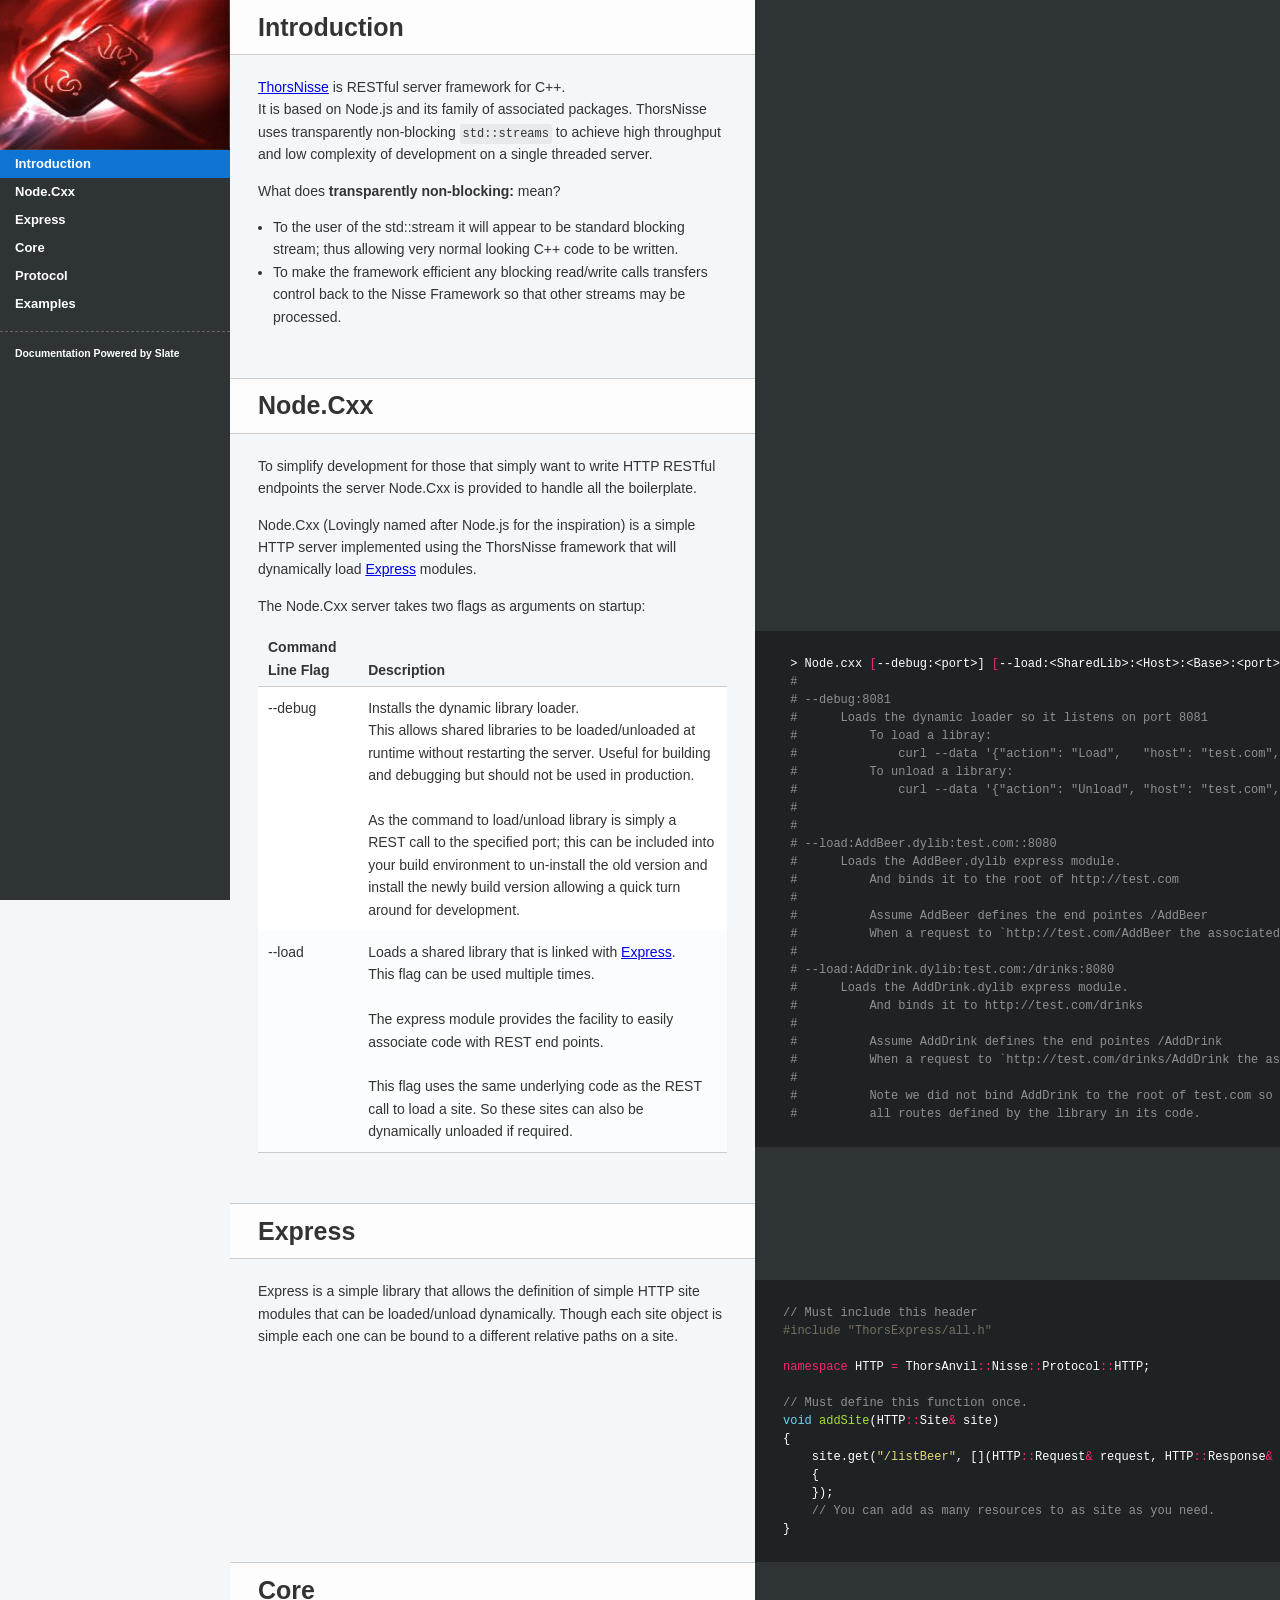
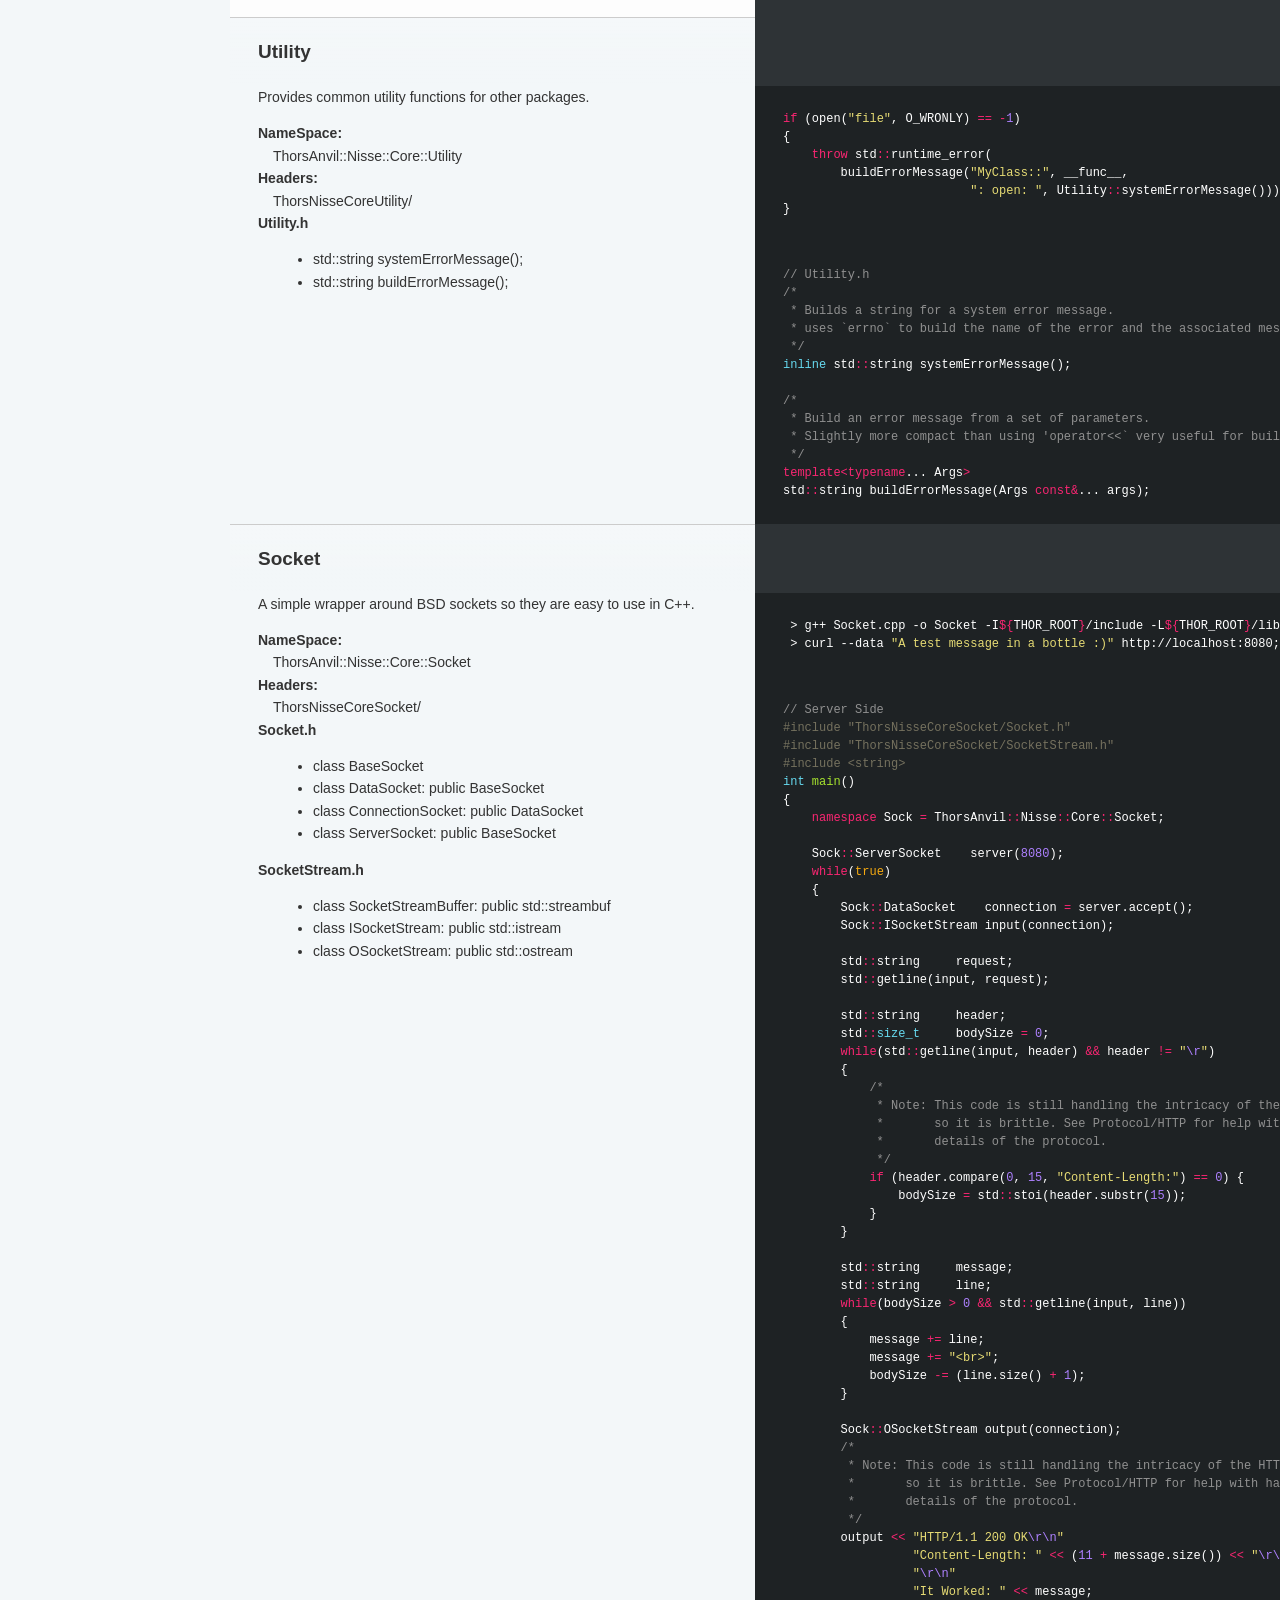
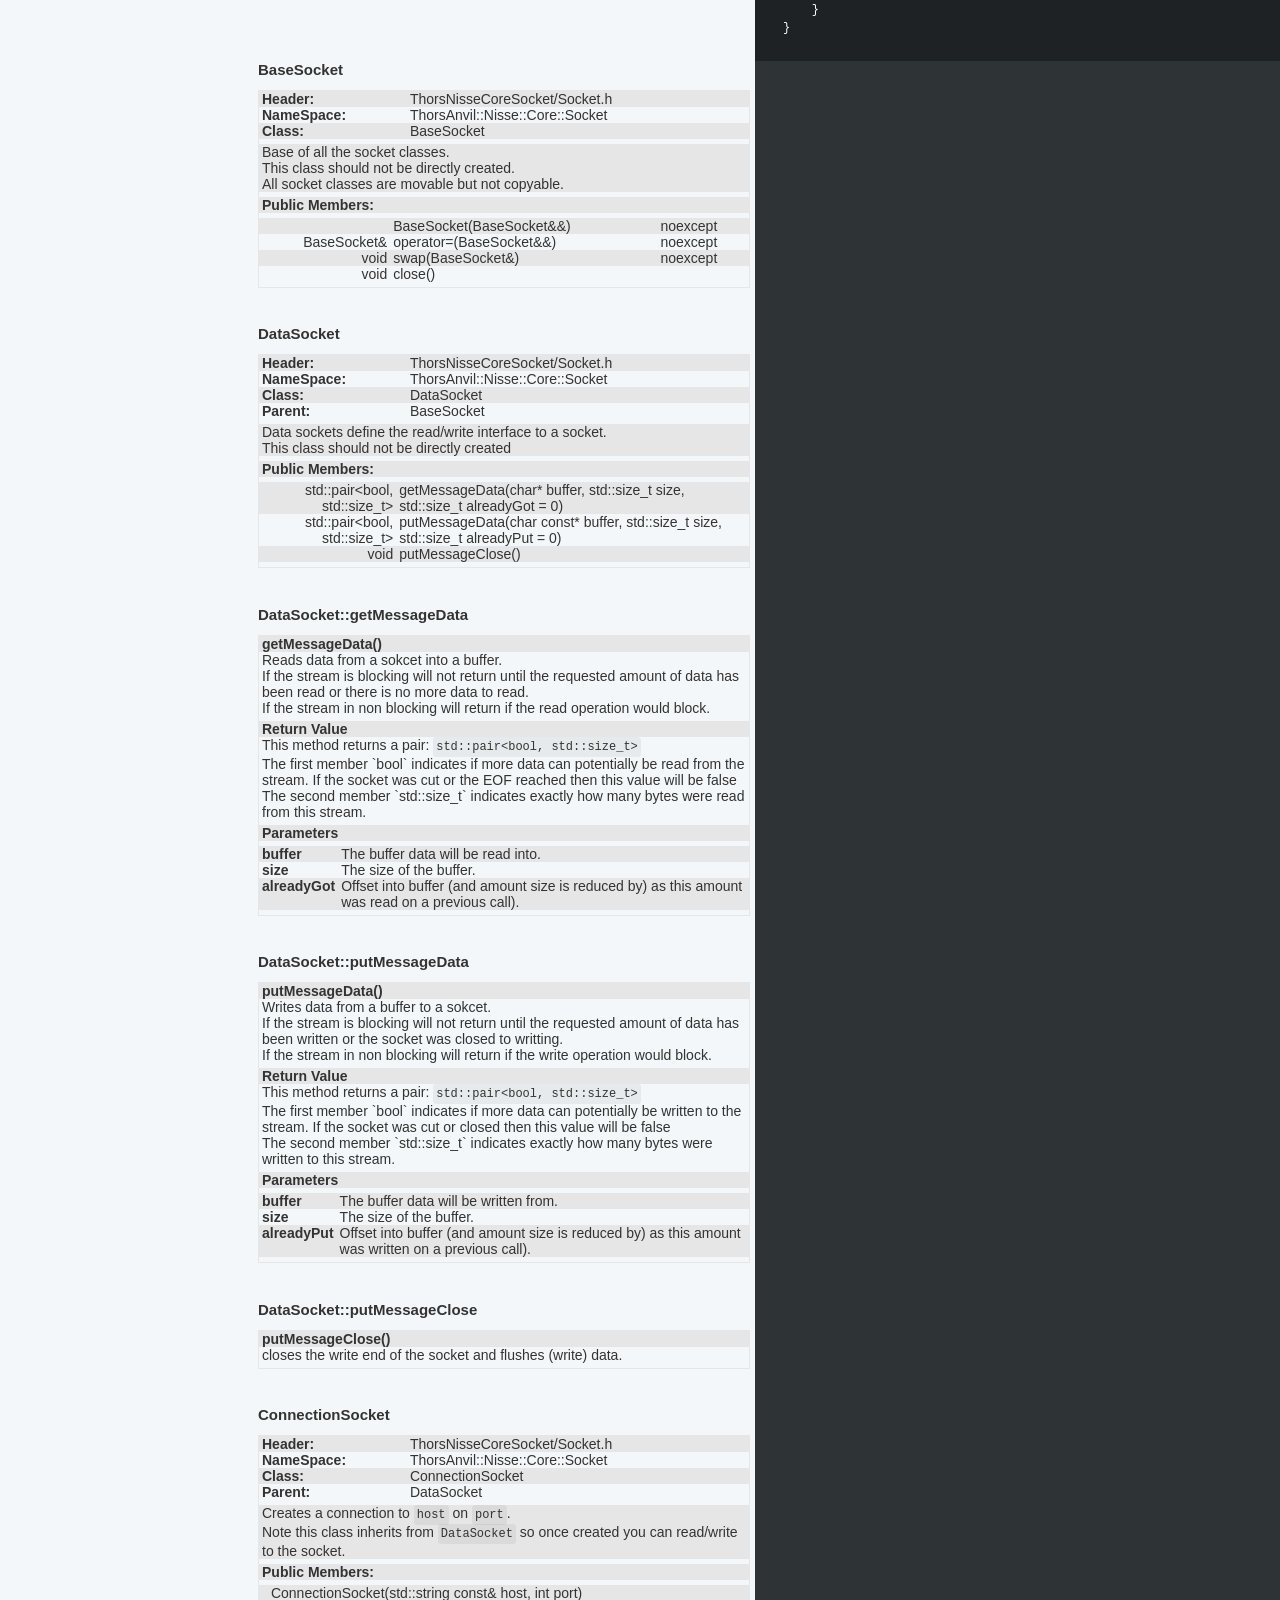
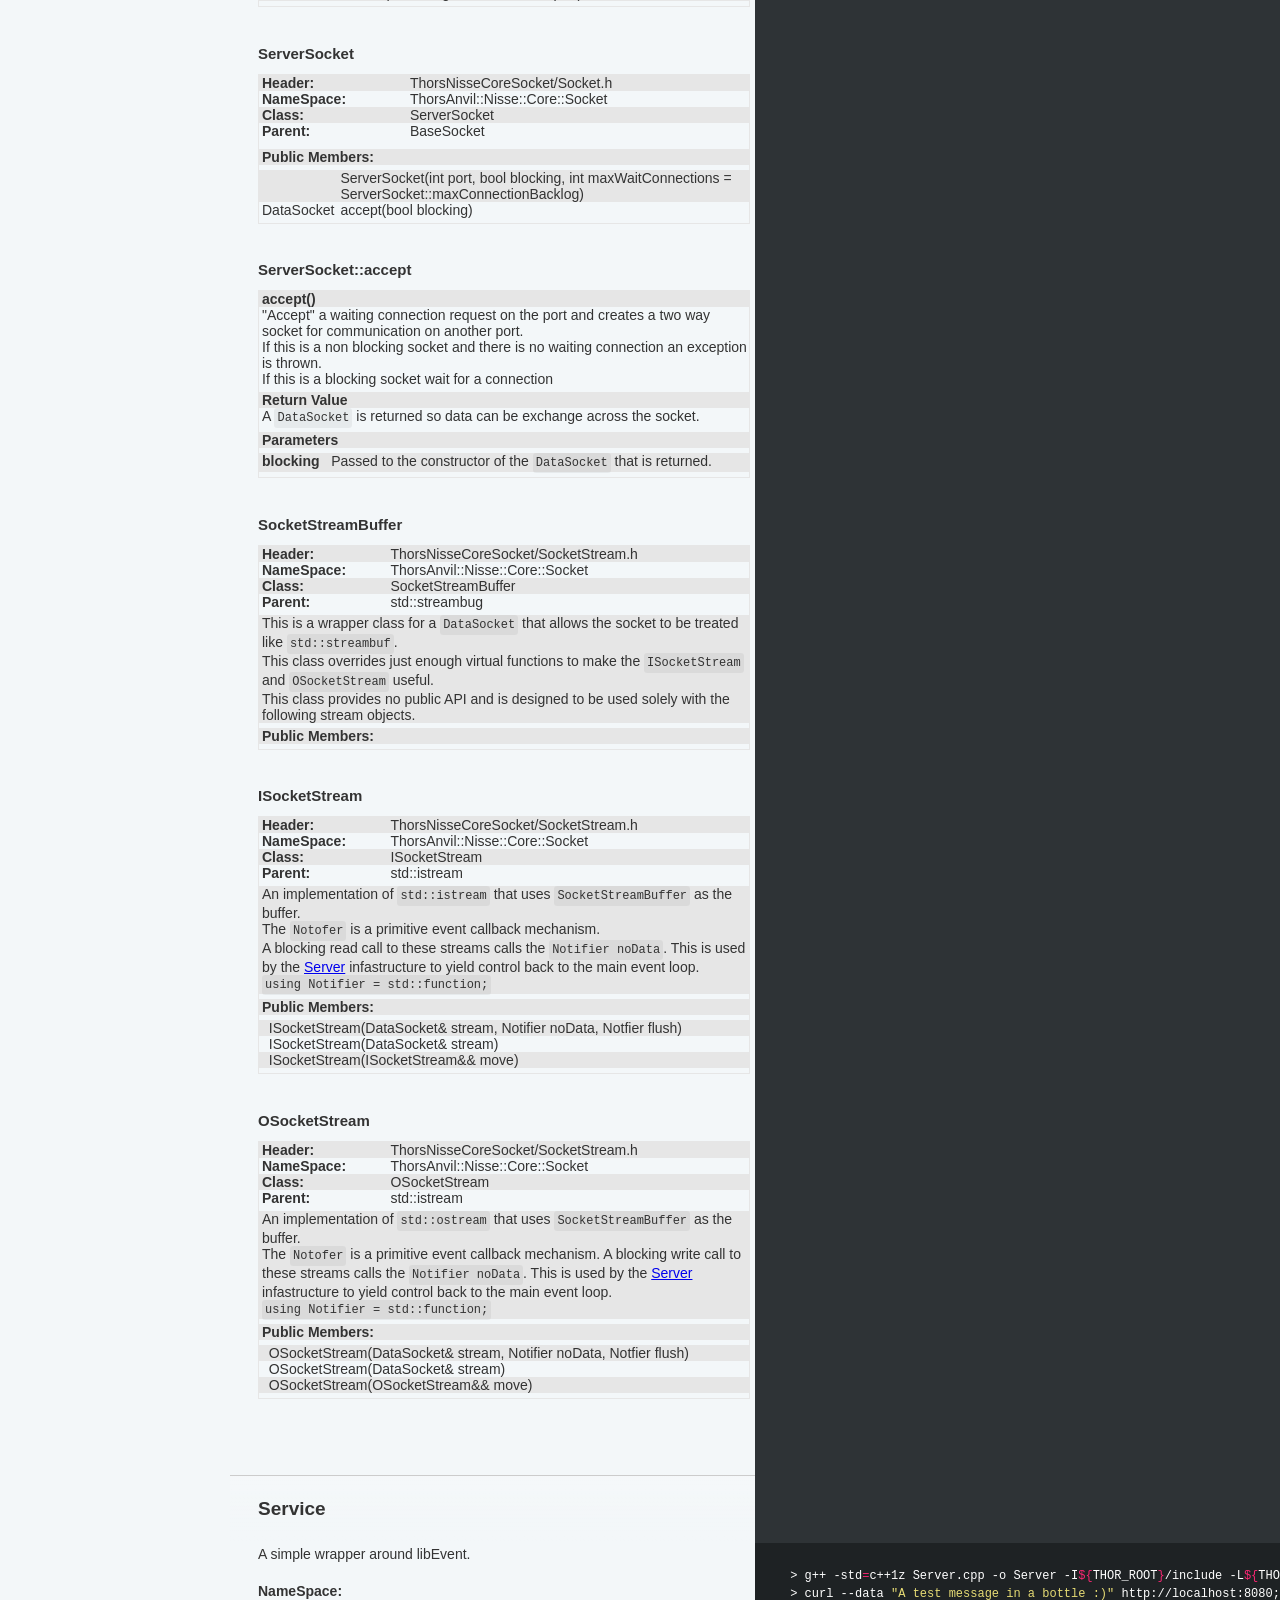
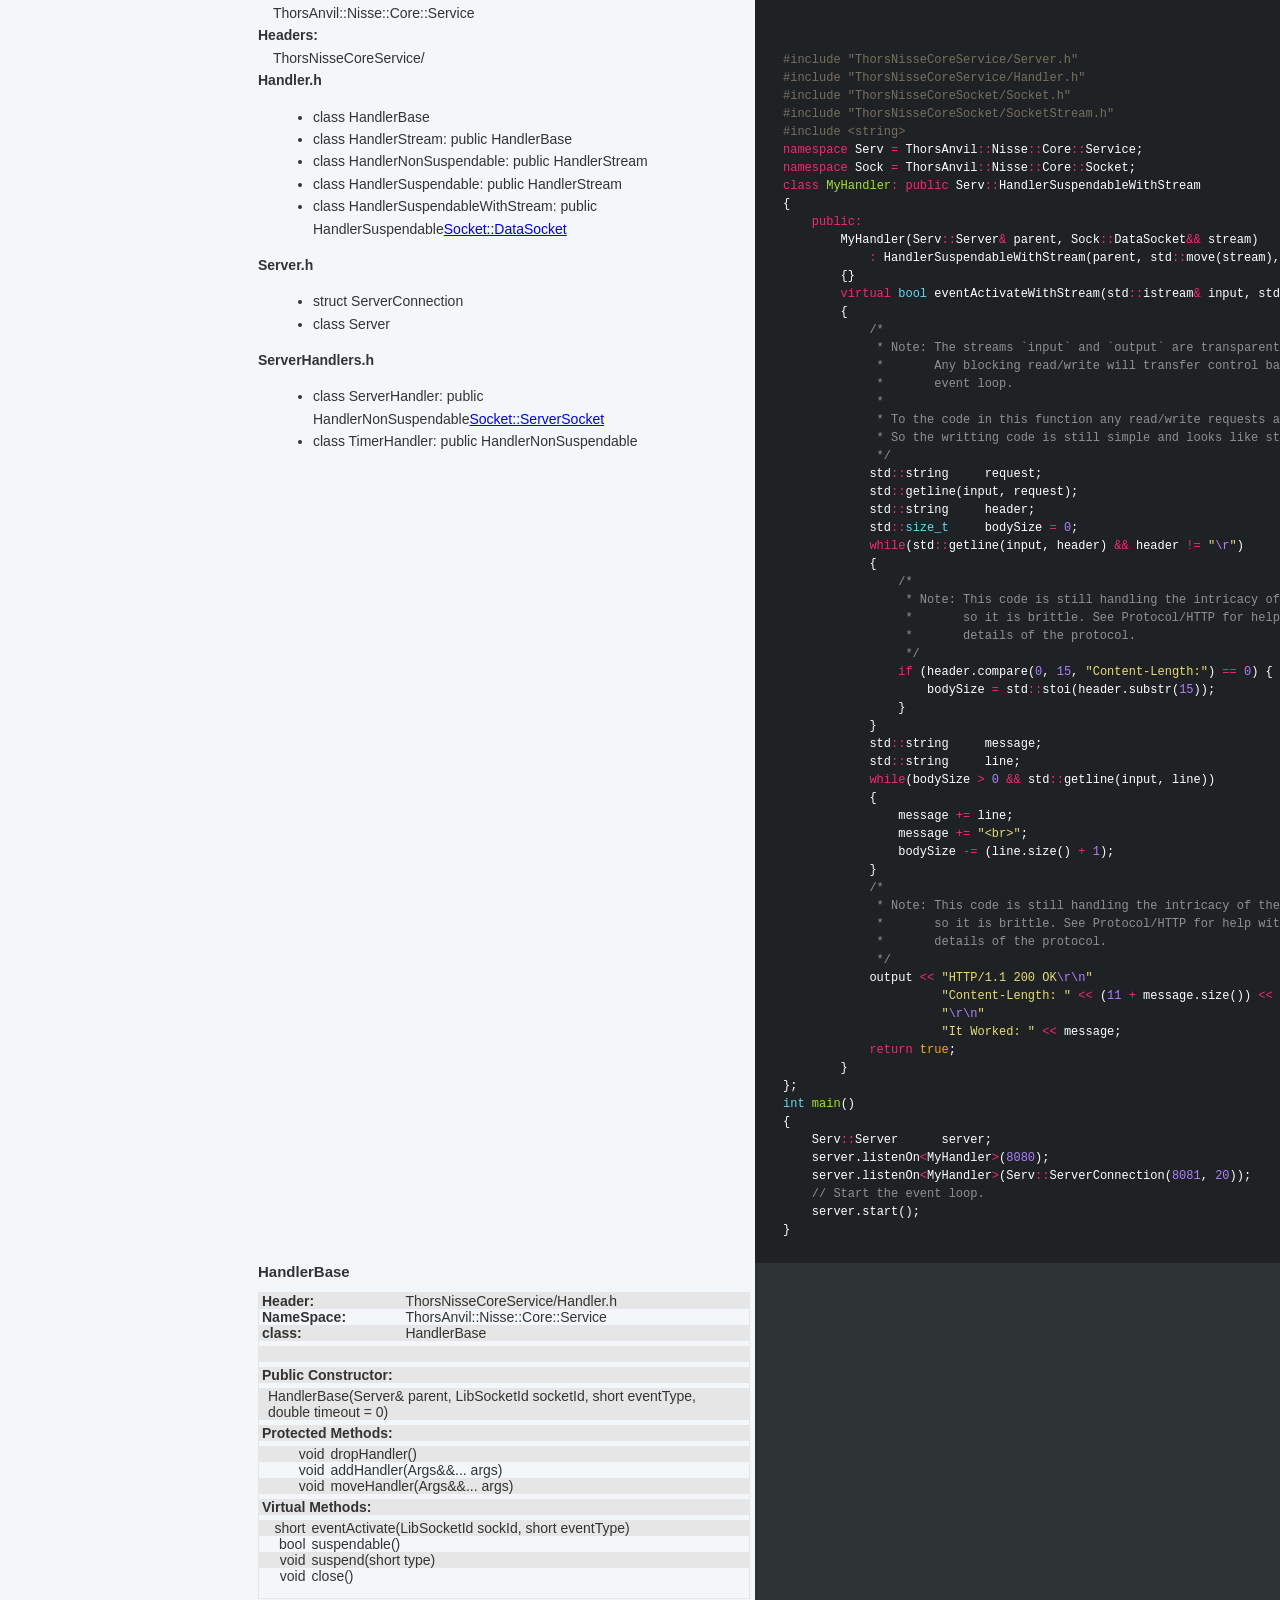
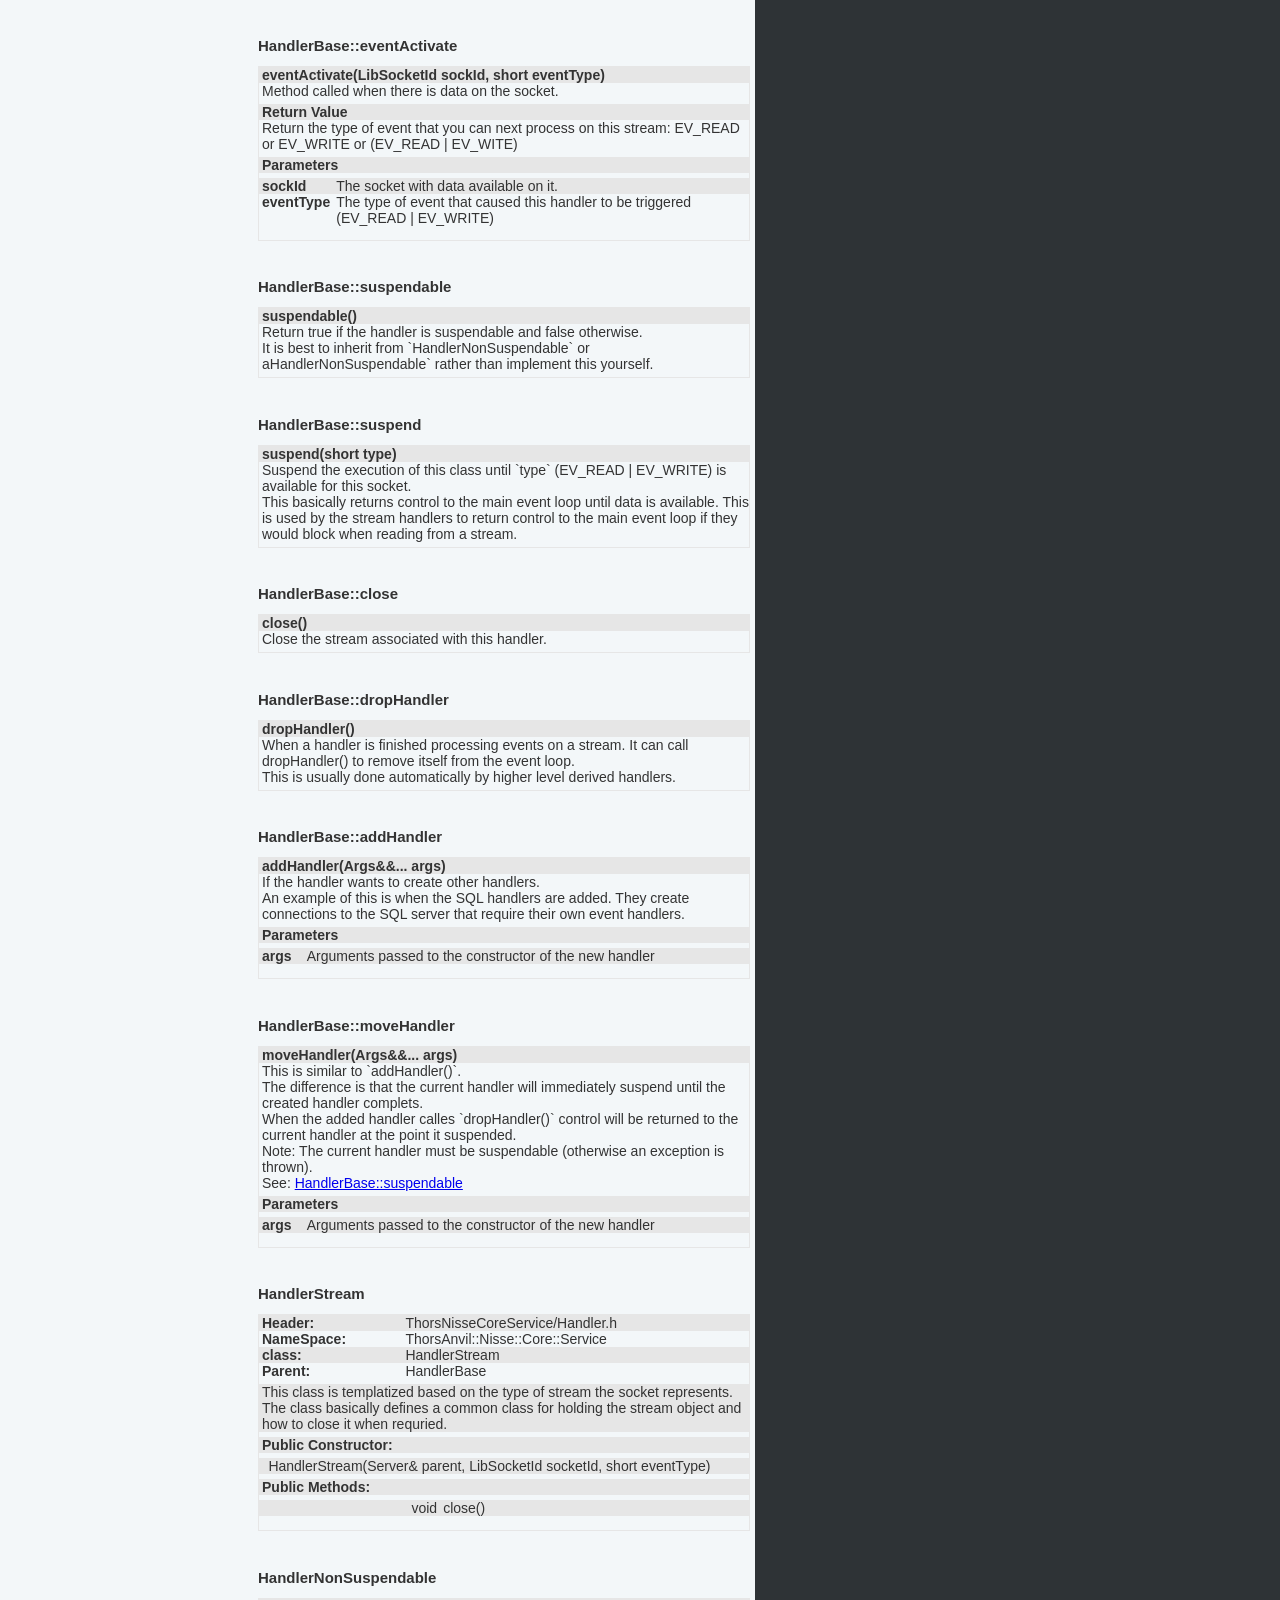
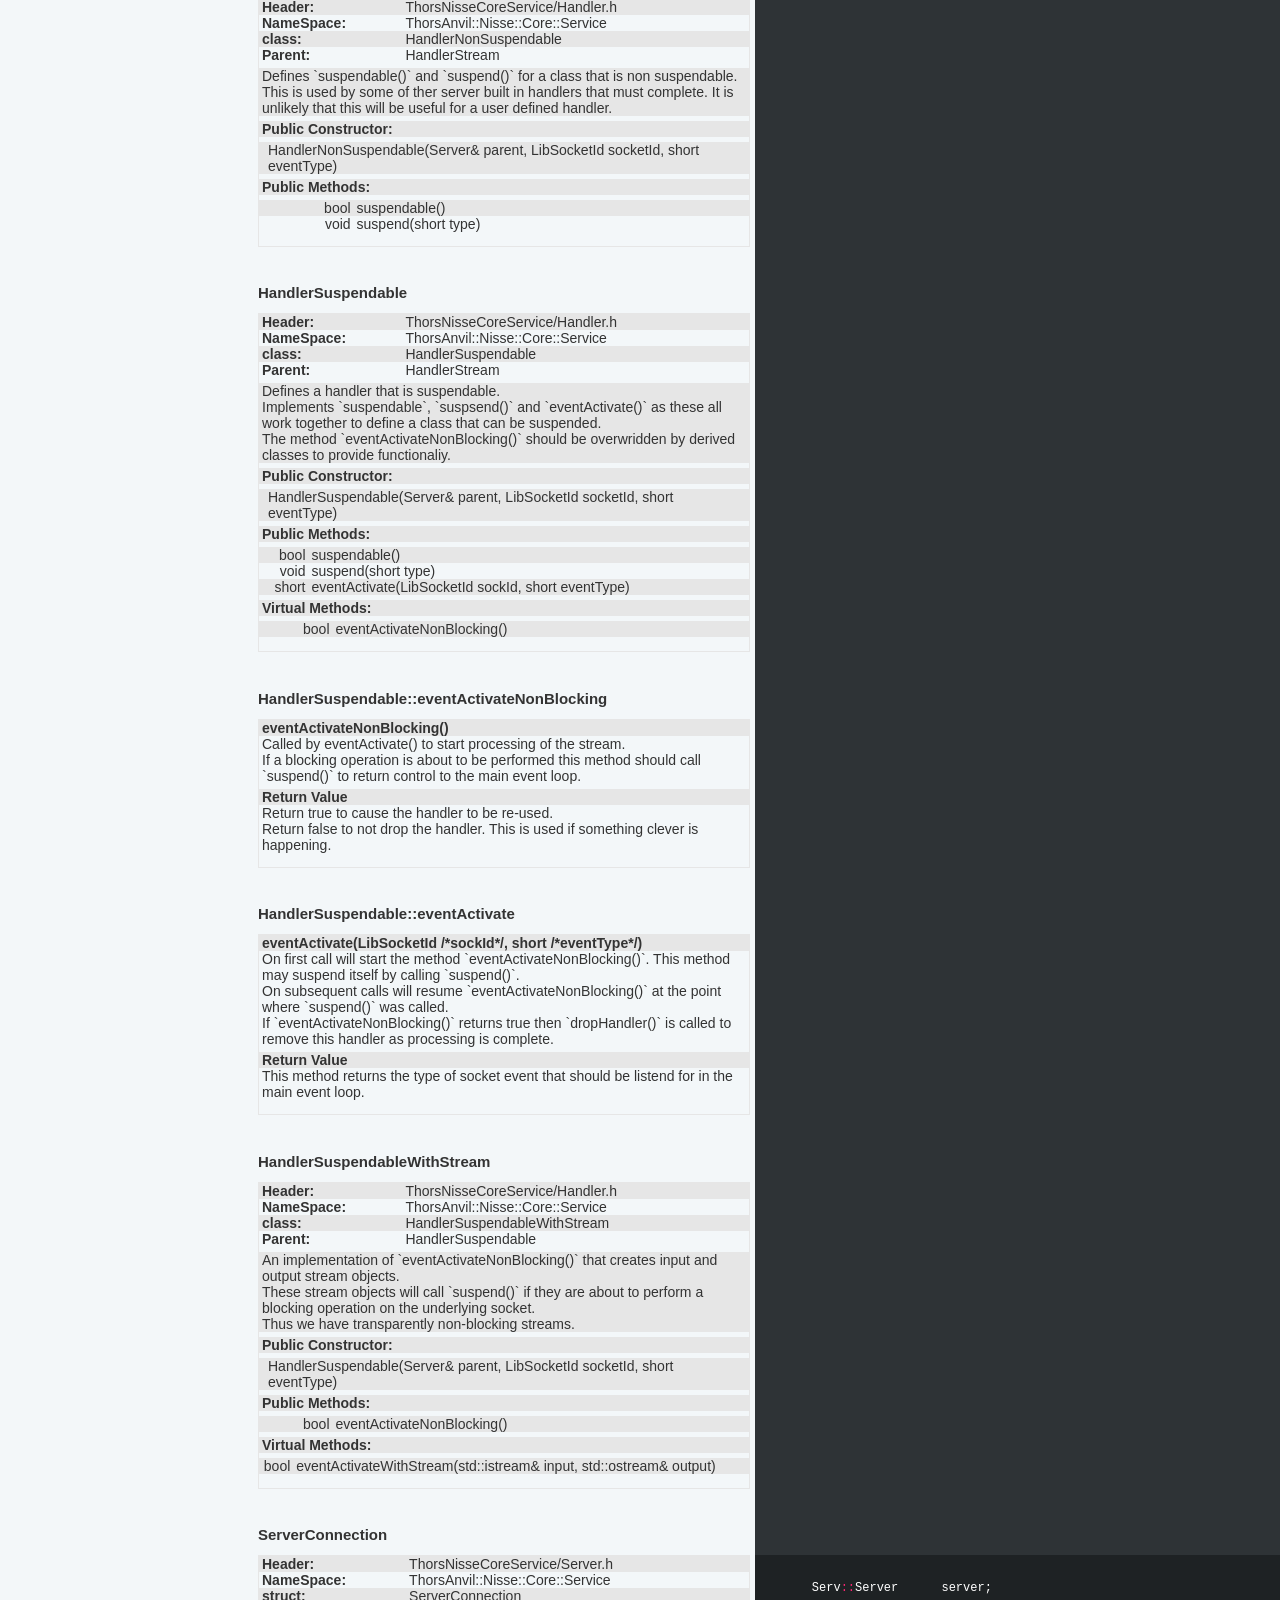
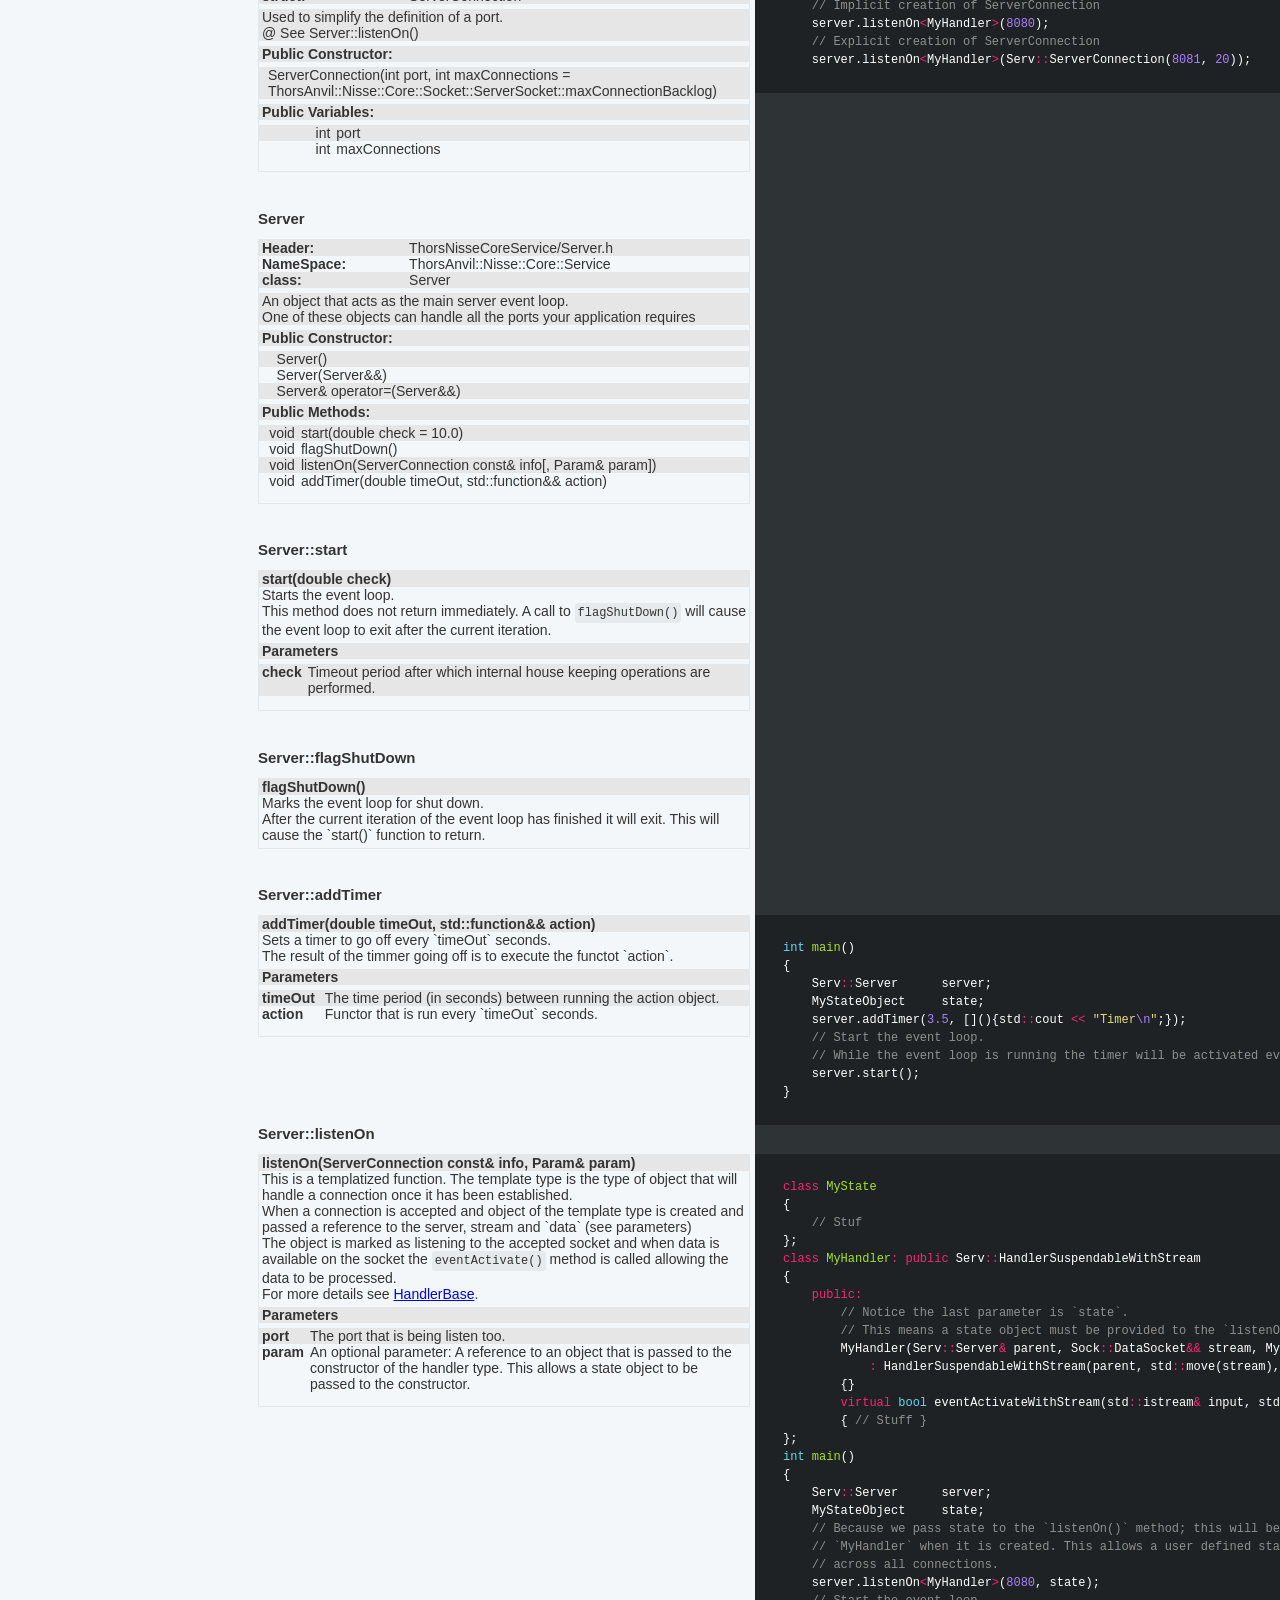
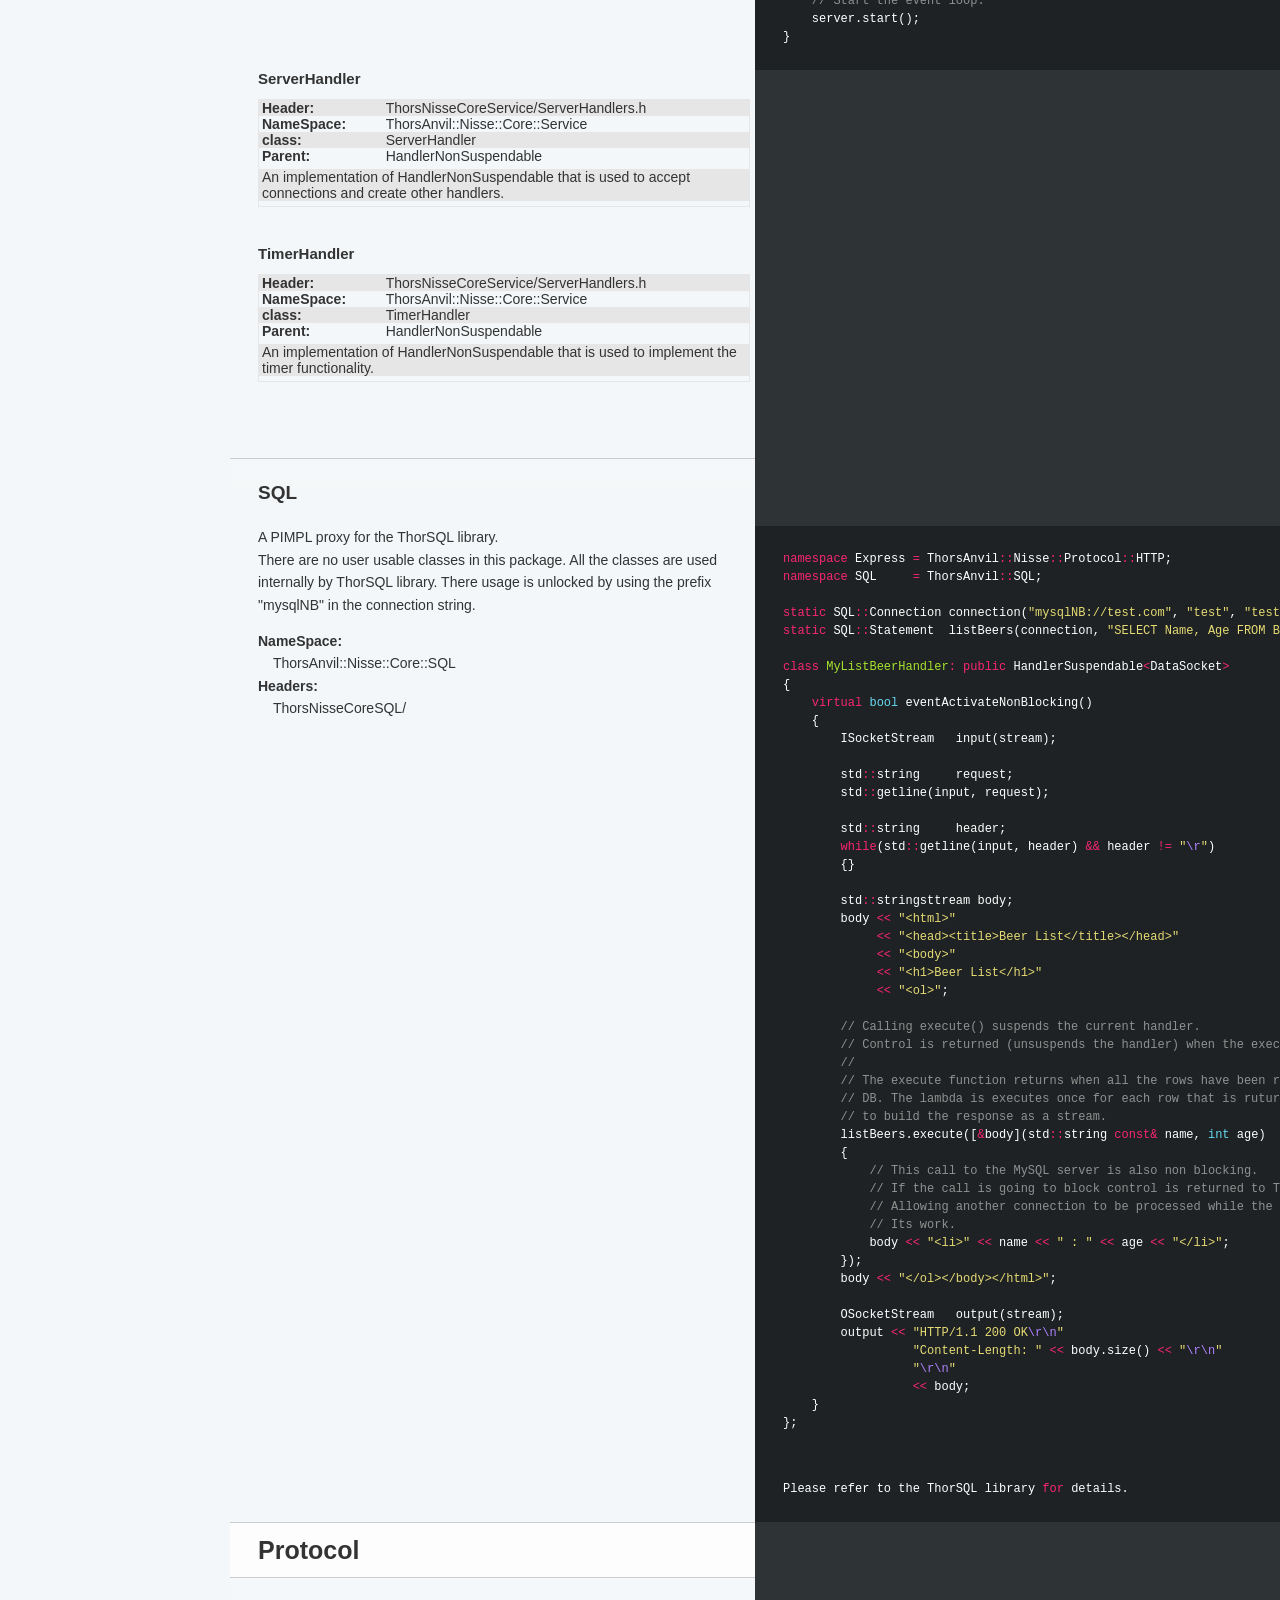
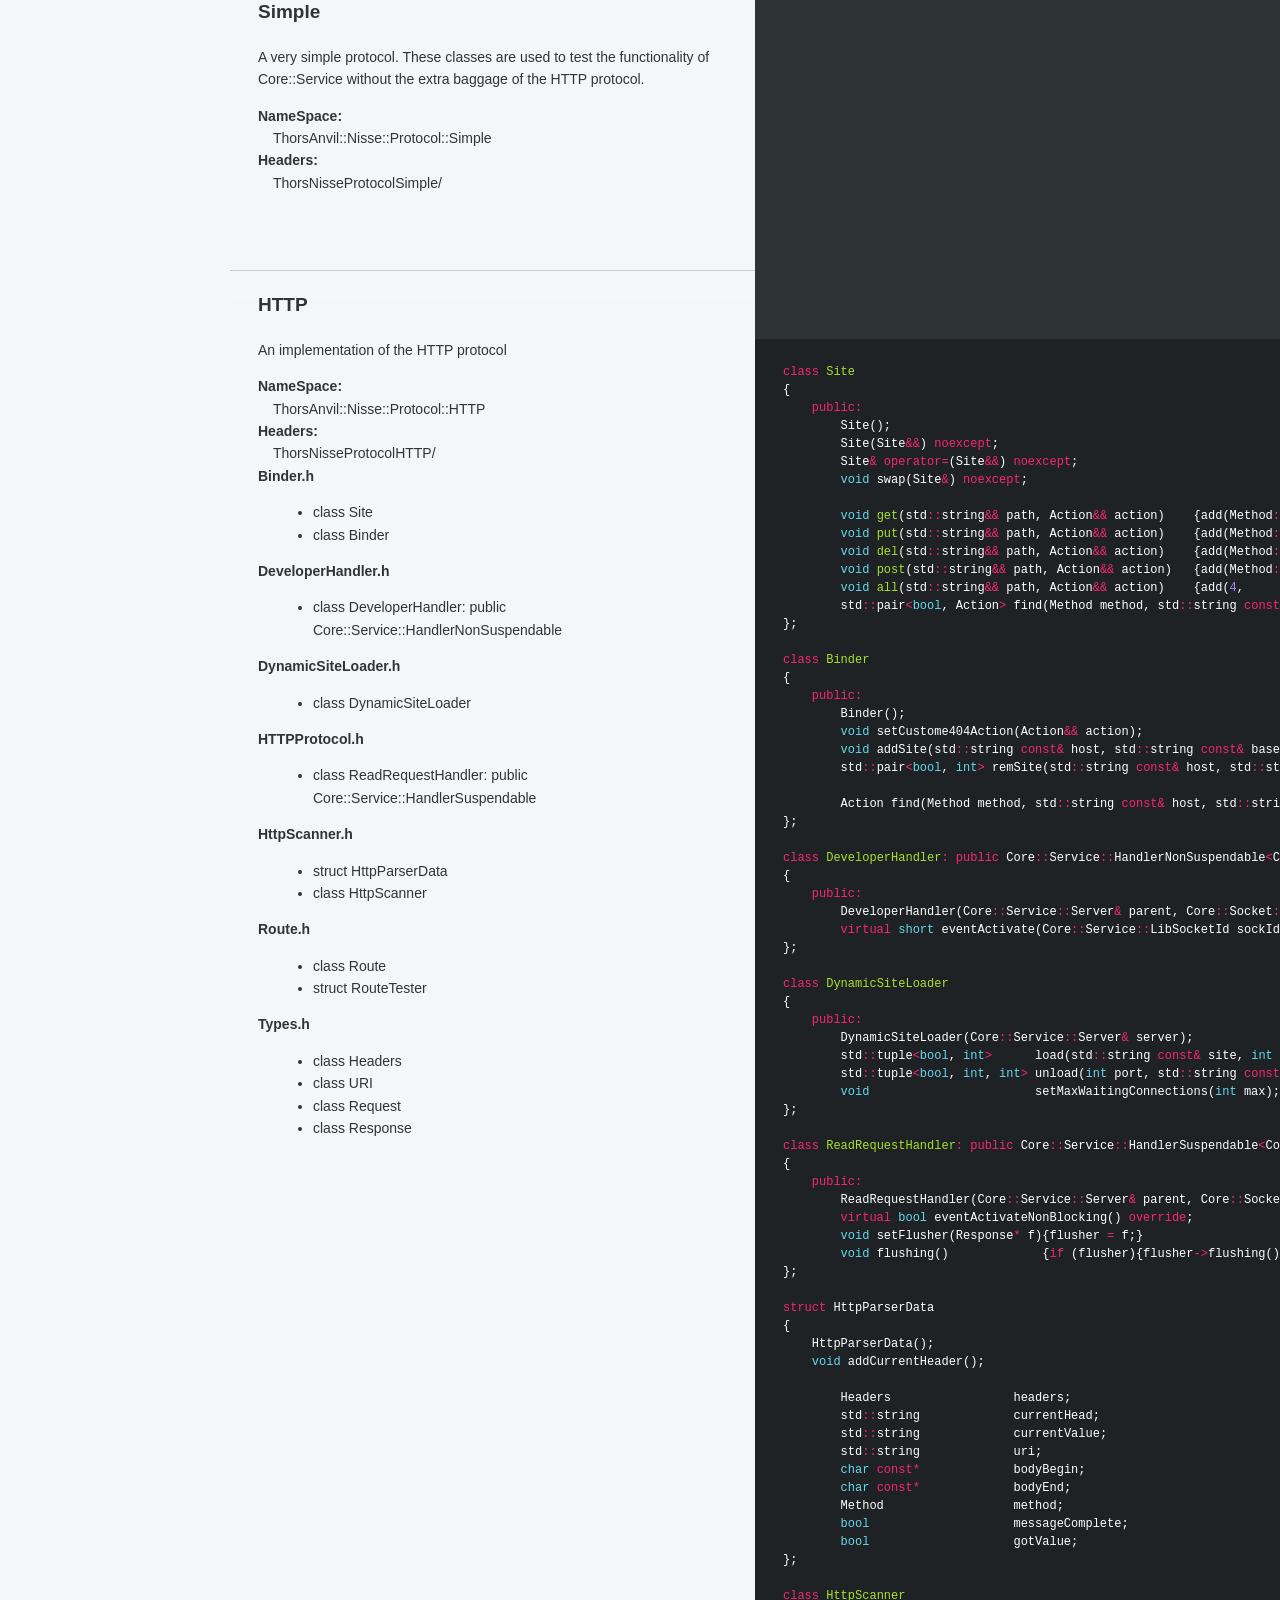
==== commit 5fb49a6a: "publish: Added Server documentation generated from commit f8a554463317c050e2649dd36a59ba3d4e138390" ====
--- a/index.html
+++ b/index.html
@@ -255,6 +255,35 @@
                   </li>
                   <li>
                     <a href="#service" class="toc-h2 toc-link" data-title="Core">Service</a>
+                      <ul class="toc-list-h3">
+                          <li>
+                            <a href="#handlerbase" class="toc-h3 toc-link" data-title="Core">HandlerBase</a>
+                          </li>
+                          <li>
+                            <a href="#handlerstream" class="toc-h3 toc-link" data-title="Core">HandlerStream</a>
+                          </li>
+                          <li>
+                            <a href="#handlernonsuspendable" class="toc-h3 toc-link" data-title="Core">HandlerNonSuspendable</a>
+                          </li>
+                          <li>
+                            <a href="#handlersuspendable" class="toc-h3 toc-link" data-title="Core">HandlerSuspendable</a>
+                          </li>
+                          <li>
+                            <a href="#handlersuspendablewithstream" class="toc-h3 toc-link" data-title="Core">HandlerSuspendableWithStream</a>
+                          </li>
+                          <li>
+                            <a href="#serverconnection" class="toc-h3 toc-link" data-title="Core">ServerConnection</a>
+                          </li>
+                          <li>
+                            <a href="#server" class="toc-h3 toc-link" data-title="Core">Server</a>
+                          </li>
+                          <li>
+                            <a href="#serverhandler" class="toc-h3 toc-link" data-title="Core">ServerHandler</a>
+                          </li>
+                          <li>
+                            <a href="#timerhandler" class="toc-h3 toc-link" data-title="Core">TimerHandler</a>
+                          </li>
+                      </ul>
                   </li>
                   <li>
                     <a href="#sql" class="toc-h2 toc-link" data-title="Core">SQL</a>
@@ -395,6 +424,7 @@
 <p></dd>
 </dl></p>
 <h2 id='socket'>Socket</h2><pre class="highlight shell"><code> &gt; g++ Socket.cpp -o Socket -I<span class="k">${</span><span class="nv">THOR_ROOT</span><span class="k">}</span>/include -L<span class="k">${</span><span class="nv">THOR_ROOT</span><span class="k">}</span>/lib -lThorsExpress17
+ &gt; curl --data <span class="s2">"A test message in a bottle :)"</span> http://localhost:8080;echo
 </code></pre><pre class="highlight cpp tab-cpp"><code><span class="c1">// Server Side
 </span><span class="cp">#include "ThorsNisseCoreSocket/Socket.h"
 #include "ThorsNisseCoreSocket/SocketStream.h"
@@ -413,18 +443,34 @@
         <span class="n">std</span><span class="o">::</span><span class="n">getline</span><span class="p">(</span><span class="n">input</span><span class="p">,</span> <span class="n">request</span><span class="p">);</span>
 
         <span class="n">std</span><span class="o">::</span><span class="n">string</span>     <span class="n">header</span><span class="p">;</span>
+        <span class="n">std</span><span class="o">::</span><span class="kt">size_t</span>     <span class="n">bodySize</span> <span class="o">=</span> <span class="mi">0</span><span class="p">;</span>
         <span class="k">while</span><span class="p">(</span><span class="n">std</span><span class="o">::</span><span class="n">getline</span><span class="p">(</span><span class="n">input</span><span class="p">,</span> <span class="n">header</span><span class="p">)</span> <span class="o">&amp;&amp;</span> <span class="n">header</span> <span class="o">!=</span> <span class="s">"</span><span class="se">\r</span><span class="s">"</span><span class="p">)</span>
-        <span class="p">{}</span>
+        <span class="p">{</span>
+            <span class="cm">/*
+             * Note: This code is still handling the intricacy of the HTTP protocol
+             *       so it is brittle. See Protocol/HTTP for help with handling the
+             *       details of the protocol.
+             */</span>
+            <span class="k">if</span> <span class="p">(</span><span class="n">header</span><span class="p">.</span><span class="n">compare</span><span class="p">(</span><span class="mi">0</span><span class="p">,</span> <span class="mi">15</span><span class="p">,</span> <span class="s">"Content-Length:"</span><span class="p">)</span> <span class="o">==</span> <span class="mi">0</span><span class="p">)</span> <span class="p">{</span>
+                <span class="n">bodySize</span> <span class="o">=</span> <span class="n">std</span><span class="o">::</span><span class="n">stoi</span><span class="p">(</span><span class="n">header</span><span class="p">.</span><span class="n">substr</span><span class="p">(</span><span class="mi">15</span><span class="p">));</span>
+            <span class="p">}</span>
+        <span class="p">}</span>
 
         <span class="n">std</span><span class="o">::</span><span class="n">string</span>     <span class="n">message</span><span class="p">;</span>
         <span class="n">std</span><span class="o">::</span><span class="n">string</span>     <span class="n">line</span><span class="p">;</span>
-        <span class="k">while</span><span class="p">(</span><span class="n">std</span><span class="o">::</span><span class="n">getline</span><span class="p">(</span><span class="n">input</span><span class="p">,</span> <span class="n">line</span><span class="p">))</span>
+        <span class="k">while</span><span class="p">(</span><span class="n">bodySize</span> <span class="o">&gt;</span> <span class="mi">0</span> <span class="o">&amp;&amp;</span> <span class="n">std</span><span class="o">::</span><span class="n">getline</span><span class="p">(</span><span class="n">input</span><span class="p">,</span> <span class="n">line</span><span class="p">))</span>
         <span class="p">{</span>
             <span class="n">message</span> <span class="o">+=</span> <span class="n">line</span><span class="p">;</span>
             <span class="n">message</span> <span class="o">+=</span> <span class="s">"&lt;br&gt;"</span><span class="p">;</span>
+            <span class="n">bodySize</span> <span class="o">-=</span> <span class="p">(</span><span class="n">line</span><span class="p">.</span><span class="n">size</span><span class="p">()</span> <span class="o">+</span> <span class="mi">1</span><span class="p">);</span>
         <span class="p">}</span>
 
         <span class="n">Sock</span><span class="o">::</span><span class="n">OSocketStream</span> <span class="n">output</span><span class="p">(</span><span class="n">connection</span><span class="p">);</span>
+        <span class="cm">/*
+         * Note: This code is still handling the intricacy of the HTTP protocol
+         *       so it is brittle. See Protocol/HTTP for help with handling the
+         *       details of the protocol.
+         */</span>
         <span class="n">output</span> <span class="o">&lt;&lt;</span> <span class="s">"HTTP/1.1 200 OK</span><span class="se">\r\n</span><span class="s">"</span>
                   <span class="s">"Content-Length: "</span> <span class="o">&lt;&lt;</span> <span class="p">(</span><span class="mi">11</span> <span class="o">+</span> <span class="n">message</span><span class="p">.</span><span class="n">size</span><span class="p">())</span> <span class="o">&lt;&lt;</span> <span class="s">"</span><span class="se">\r\n</span><span class="s">"</span>
                   <span class="s">"</span><span class="se">\r\n</span><span class="s">"</span>
@@ -719,161 +765,90 @@
         </div>
     </div>
 </div>
-<h2 id='service'>Service</h2><pre class="highlight cpp tab-cpp"><code><span class="k">class</span> <span class="nc">MyHandler</span><span class="o">:</span> <span class="k">public</span> <span class="n">HandlerSuspendable</span><span class="o">&lt;</span><span class="n">DataSocket</span><span class="o">&gt;</span>
-<span class="p">{</span>
-    <span class="k">virtual</span> <span class="kt">bool</span> <span class="n">eventActivateNonBlocking</span><span class="p">()</span>
-    <span class="p">{</span>
-        <span class="n">ISocketStream</span>   <span class="n">input</span><span class="p">(</span><span class="n">stream</span><span class="p">);</span>
-
-        <span class="n">std</span><span class="o">::</span><span class="n">string</span>     <span class="n">request</span><span class="p">;</span>
-        <span class="n">std</span><span class="o">::</span><span class="n">getline</span><span class="p">(</span><span class="n">input</span><span class="p">,</span> <span class="n">request</span><span class="p">);</span>
-
-        <span class="n">std</span><span class="o">::</span><span class="n">string</span>     <span class="n">header</span><span class="p">;</span>
-        <span class="k">while</span><span class="p">(</span><span class="n">std</span><span class="o">::</span><span class="n">getline</span><span class="p">(</span><span class="n">input</span><span class="p">,</span> <span class="n">header</span><span class="p">)</span> <span class="o">&amp;&amp;</span> <span class="n">header</span> <span class="o">!=</span> <span class="s">"</span><span class="se">\r</span><span class="s">"</span><span class="p">)</span>
+<h2 id='service'>Service</h2><pre class="highlight shell"><code> &gt; g++ -std<span class="o">=</span>c++1z Server.cpp -o Server -I<span class="k">${</span><span class="nv">THOR_ROOT</span><span class="k">}</span>/include -L<span class="k">${</span><span class="nv">THOR_ROOT</span><span class="k">}</span>/lib -lThorsExpress17 -lboost_context-mt
+ &gt; curl --data <span class="s2">"A test message in a bottle :)"</span> http://localhost:8080;echo
+</code></pre><pre class="highlight cpp tab-cpp"><code><span class="cp">#include "ThorsNisseCoreService/Server.h"
+#include "ThorsNisseCoreService/Handler.h"
+#include "ThorsNisseCoreSocket/Socket.h"
+#include "ThorsNisseCoreSocket/SocketStream.h"
+#include &lt;string&gt;
+</span><span class="k">namespace</span> <span class="n">Serv</span> <span class="o">=</span> <span class="n">ThorsAnvil</span><span class="o">::</span><span class="n">Nisse</span><span class="o">::</span><span class="n">Core</span><span class="o">::</span><span class="n">Service</span><span class="p">;</span>
+<span class="k">namespace</span> <span class="n">Sock</span> <span class="o">=</span> <span class="n">ThorsAnvil</span><span class="o">::</span><span class="n">Nisse</span><span class="o">::</span><span class="n">Core</span><span class="o">::</span><span class="n">Socket</span><span class="p">;</span>
+<span class="k">class</span> <span class="nc">MyHandler</span><span class="o">:</span> <span class="k">public</span> <span class="n">Serv</span><span class="o">::</span><span class="n">HandlerSuspendableWithStream</span>
+<span class="p">{</span>
+    <span class="k">public</span><span class="o">:</span>
+        <span class="n">MyHandler</span><span class="p">(</span><span class="n">Serv</span><span class="o">::</span><span class="n">Server</span><span class="o">&amp;</span> <span class="n">parent</span><span class="p">,</span> <span class="n">Sock</span><span class="o">::</span><span class="n">DataSocket</span><span class="o">&amp;&amp;</span> <span class="n">stream</span><span class="p">)</span>
+            <span class="o">:</span> <span class="n">HandlerSuspendableWithStream</span><span class="p">(</span><span class="n">parent</span><span class="p">,</span> <span class="n">std</span><span class="o">::</span><span class="n">move</span><span class="p">(</span><span class="n">stream</span><span class="p">),</span> <span class="n">EV_READ</span><span class="p">)</span>
         <span class="p">{}</span>
-
-        <span class="n">std</span><span class="o">::</span><span class="n">string</span>     <span class="n">message</span><span class="p">;</span>
-        <span class="n">std</span><span class="o">::</span><span class="n">string</span>     <span class="n">line</span><span class="p">;</span>
-        <span class="k">while</span><span class="p">(</span><span class="n">std</span><span class="o">:</span><span class="n">getline</span><span class="p">(</span><span class="n">input</span><span class="p">,</span> <span class="n">line</span><span class="p">))</span>
+        <span class="k">virtual</span> <span class="kt">bool</span> <span class="n">eventActivateWithStream</span><span class="p">(</span><span class="n">std</span><span class="o">::</span><span class="n">istream</span><span class="o">&amp;</span> <span class="n">input</span><span class="p">,</span> <span class="n">std</span><span class="o">::</span><span class="n">ostream</span><span class="o">&amp;</span> <span class="n">output</span><span class="p">)</span>
         <span class="p">{</span>
-            <span class="n">message</span> <span class="o">+=</span> <span class="n">line</span><span class="p">;</span>
-            <span class="n">message</span> <span class="o">+=</span> <span class="s">"&lt;br&gt;"</span><span class="p">;</span>
+            <span class="cm">/*
+             * Note: The streams `input` and `output` are transparently non-blocking.
+             *       Any blocking read/write will transfer control back to the server
+             *       event loop.
+             *
+             * To the code in this function any read/write requests appear to be blocking
+             * So the writting code is still simple and looks like standard C++ code.
+             */</span>
+            <span class="n">std</span><span class="o">::</span><span class="n">string</span>     <span class="n">request</span><span class="p">;</span>
+            <span class="n">std</span><span class="o">::</span><span class="n">getline</span><span class="p">(</span><span class="n">input</span><span class="p">,</span> <span class="n">request</span><span class="p">);</span>
+            <span class="n">std</span><span class="o">::</span><span class="n">string</span>     <span class="n">header</span><span class="p">;</span>
+            <span class="n">std</span><span class="o">::</span><span class="kt">size_t</span>     <span class="n">bodySize</span> <span class="o">=</span> <span class="mi">0</span><span class="p">;</span>
+            <span class="k">while</span><span class="p">(</span><span class="n">std</span><span class="o">::</span><span class="n">getline</span><span class="p">(</span><span class="n">input</span><span class="p">,</span> <span class="n">header</span><span class="p">)</span> <span class="o">&amp;&amp;</span> <span class="n">header</span> <span class="o">!=</span> <span class="s">"</span><span class="se">\r</span><span class="s">"</span><span class="p">)</span>
+            <span class="p">{</span>
+                <span class="cm">/*
+                 * Note: This code is still handling the intricacy of the HTTP protocol
+                 *       so it is brittle. See Protocol/HTTP for help with handling the
+                 *       details of the protocol.
+                 */</span>
+                <span class="k">if</span> <span class="p">(</span><span class="n">header</span><span class="p">.</span><span class="n">compare</span><span class="p">(</span><span class="mi">0</span><span class="p">,</span> <span class="mi">15</span><span class="p">,</span> <span class="s">"Content-Length:"</span><span class="p">)</span> <span class="o">==</span> <span class="mi">0</span><span class="p">)</span> <span class="p">{</span>
+                    <span class="n">bodySize</span> <span class="o">=</span> <span class="n">std</span><span class="o">::</span><span class="n">stoi</span><span class="p">(</span><span class="n">header</span><span class="p">.</span><span class="n">substr</span><span class="p">(</span><span class="mi">15</span><span class="p">));</span>
+                <span class="p">}</span>
+            <span class="p">}</span>
+            <span class="n">std</span><span class="o">::</span><span class="n">string</span>     <span class="n">message</span><span class="p">;</span>
+            <span class="n">std</span><span class="o">::</span><span class="n">string</span>     <span class="n">line</span><span class="p">;</span>
+            <span class="k">while</span><span class="p">(</span><span class="n">bodySize</span> <span class="o">&gt;</span> <span class="mi">0</span> <span class="o">&amp;&amp;</span> <span class="n">std</span><span class="o">::</span><span class="n">getline</span><span class="p">(</span><span class="n">input</span><span class="p">,</span> <span class="n">line</span><span class="p">))</span>
+            <span class="p">{</span>
+                <span class="n">message</span> <span class="o">+=</span> <span class="n">line</span><span class="p">;</span>
+                <span class="n">message</span> <span class="o">+=</span> <span class="s">"&lt;br&gt;"</span><span class="p">;</span>
+                <span class="n">bodySize</span> <span class="o">-=</span> <span class="p">(</span><span class="n">line</span><span class="p">.</span><span class="n">size</span><span class="p">()</span> <span class="o">+</span> <span class="mi">1</span><span class="p">);</span>
+            <span class="p">}</span>
+            <span class="cm">/*
+             * Note: This code is still handling the intricacy of the HTTP protocol
+             *       so it is brittle. See Protocol/HTTP for help with handling the
+             *       details of the protocol.
+             */</span>
+            <span class="n">output</span> <span class="o">&lt;&lt;</span> <span class="s">"HTTP/1.1 200 OK</span><span class="se">\r\n</span><span class="s">"</span>
+                      <span class="s">"Content-Length: "</span> <span class="o">&lt;&lt;</span> <span class="p">(</span><span class="mi">11</span> <span class="o">+</span> <span class="n">message</span><span class="p">.</span><span class="n">size</span><span class="p">())</span> <span class="o">&lt;&lt;</span> <span class="s">"</span><span class="se">\r\n</span><span class="s">"</span>
+                      <span class="s">"</span><span class="se">\r\n</span><span class="s">"</span>
+                      <span class="s">"It Worked: "</span> <span class="o">&lt;&lt;</span> <span class="n">message</span><span class="p">;</span>
+            <span class="k">return</span> <span class="nb">true</span><span class="p">;</span>
         <span class="p">}</span>
-
-        <span class="n">OSocketStream</span>   <span class="n">output</span><span class="p">(</span><span class="n">stream</span><span class="p">);</span>
-        <span class="n">output</span> <span class="o">&lt;&lt;</span> <span class="s">"HTTP/1.1 200 OK</span><span class="se">\r\n</span><span class="s">"</span>
-                  <span class="s">"Content-Length: "</span> <span class="o">&lt;&lt;</span> <span class="p">(</span><span class="mi">11</span> <span class="o">+</span> <span class="n">message</span><span class="p">.</span><span class="n">size</span><span class="p">())</span> <span class="o">&lt;&lt;</span> <span class="s">"</span><span class="se">\r\n</span><span class="s">"</span>
-                  <span class="s">"</span><span class="se">\r\n</span><span class="s">"</span>
-                  <span class="s">"It Worked: "</span> <span class="o">&lt;&lt;</span> <span class="n">message</span><span class="p">;</span>
-    <span class="p">}</span>
 <span class="p">};</span>
 <span class="kt">int</span> <span class="nf">main</span><span class="p">()</span>
 <span class="p">{</span>
-    <span class="n">Server</span>      <span class="n">server</span><span class="p">;</span>
+    <span class="n">Serv</span><span class="o">::</span><span class="n">Server</span>      <span class="n">server</span><span class="p">;</span>
     <span class="n">server</span><span class="p">.</span><span class="n">listenOn</span><span class="o">&lt;</span><span class="n">MyHandler</span><span class="o">&gt;</span><span class="p">(</span><span class="mi">8080</span><span class="p">);</span>
-    <span class="n">server</span><span class="p">.</span><span class="n">listenOn</span><span class="o">&lt;</span><span class="n">MyHAndler</span><span class="o">&gt;</span><span class="p">(</span><span class="n">ServerConnection</span><span class="p">(</span><span class="mi">8081</span><span class="p">,</span> <span class="mi">10</span><span class="p">));</span>
+    <span class="n">server</span><span class="p">.</span><span class="n">listenOn</span><span class="o">&lt;</span><span class="n">MyHandler</span><span class="o">&gt;</span><span class="p">(</span><span class="n">Serv</span><span class="o">::</span><span class="n">ServerConnection</span><span class="p">(</span><span class="mi">8081</span><span class="p">,</span> <span class="mi">20</span><span class="p">));</span>
+    <span class="c1">// Start the event loop.
+</span>    <span class="n">server</span><span class="p">.</span><span class="n">start</span><span class="p">();</span>
 <span class="p">}</span>
-</code></pre><pre class="highlight cpp tab-cpp--DeepDive"><code><span class="cm">/*
- * If you just want to specify a port to Server::listenOn() this class will default constructor
- * with an integer. If you need specify the number of waiting connections allowed then use this
- * object as the parameter to `listenOn().
- */</span>
-<span class="k">struct</span> <span class="n">ServerConnection</span>
-<span class="p">{</span>
-    <span class="k">public</span><span class="o">:</span>
-        <span class="n">ServerConnection</span><span class="p">(</span><span class="kt">int</span> <span class="n">port</span><span class="p">,</span> <span class="kt">int</span> <span class="n">maxConnections</span> <span class="o">=</span> <span class="n">ThorsAnvil</span><span class="o">::</span><span class="n">Nisse</span><span class="o">::</span><span class="n">Core</span><span class="o">::</span><span class="n">Socket</span><span class="o">::</span><span class="n">ServerSocket</span><span class="o">::</span><span class="n">maxConnectionBacklog</span><span class="p">);</span>
-<span class="p">};</span>
-
-<span class="cm">/*
- * A very simplistic server object.
- * Multiple listeners on different ports can be installed with `listenOn()`.
- * Multiple timers can be installed with `addTimer()`.
- * When listernes and timers have been installed start the event lop with `start()`.
- */</span>
-<span class="k">class</span> <span class="nc">Server</span>
-<span class="p">{</span>
-    <span class="k">public</span><span class="o">:</span>
-        <span class="n">Server</span><span class="p">();</span>
-
-        <span class="n">Server</span><span class="p">(</span><span class="n">Server</span><span class="o">&amp;&amp;</span><span class="p">);</span>
-        <span class="n">Server</span><span class="o">&amp;</span> <span class="k">operator</span><span class="o">=</span><span class="p">(</span><span class="n">Server</span><span class="o">&amp;&amp;</span><span class="p">);</span>
-
-        <span class="kt">void</span> <span class="n">start</span><span class="p">(</span><span class="kt">double</span> <span class="n">check</span> <span class="o">=</span> <span class="mf">10.0</span><span class="p">);</span>
-        <span class="kt">void</span> <span class="n">flagShutDown</span><span class="p">();</span>
-
-        <span class="k">template</span><span class="o">&lt;</span><span class="k">typename</span> <span class="n">Handler</span><span class="p">,</span> <span class="k">typename</span> <span class="n">Param</span><span class="o">&gt;</span>
-        <span class="kt">void</span> <span class="n">listenOn</span><span class="p">(</span><span class="n">ServerConnection</span> <span class="k">const</span><span class="o">&amp;</span> <span class="n">info</span><span class="p">,</span> <span class="n">Param</span><span class="o">&amp;</span> <span class="n">param</span><span class="p">);</span>
-
-        <span class="kt">void</span> <span class="n">addTimer</span><span class="p">(</span><span class="kt">double</span> <span class="n">timeOut</span><span class="p">,</span> <span class="n">std</span><span class="o">::</span><span class="n">function</span><span class="o">&lt;</span><span class="kt">void</span><span class="p">()</span><span class="o">&gt;&amp;&amp;</span> <span class="n">action</span><span class="p">);</span>
-
-        <span class="kt">bool</span> <span class="n">isRunning</span><span class="p">()</span> <span class="k">const</span> <span class="p">{</span><span class="k">return</span> <span class="n">running</span><span class="p">;}</span>
-<span class="p">};</span>
-
-<span class="cm">/*
- * HandlerBase:     The base of all handler classes.
- */</span>
-<span class="k">class</span> <span class="nc">HandlerBase</span>
-<span class="p">{</span>
-    <span class="k">public</span><span class="o">:</span>
-        <span class="n">HandlerBase</span><span class="p">(</span><span class="n">Server</span><span class="o">&amp;</span> <span class="n">parent</span><span class="p">,</span> <span class="n">LibSocketId</span> <span class="n">socketId</span><span class="p">,</span> <span class="kt">short</span> <span class="n">eventType</span><span class="p">,</span> <span class="kt">double</span> <span class="n">timeout</span> <span class="o">=</span> <span class="mi">0</span><span class="p">);</span>
-        <span class="k">virtual</span> <span class="o">~</span><span class="n">HandlerBase</span><span class="p">();</span>
-        <span class="kt">void</span> <span class="n">activateEventHandlers</span><span class="p">(</span><span class="n">LibSocketId</span> <span class="n">sockId</span><span class="p">,</span> <span class="kt">short</span> <span class="n">eventType</span><span class="p">);</span>
-        <span class="k">virtual</span> <span class="kt">short</span> <span class="n">eventActivate</span><span class="p">(</span><span class="n">LibSocketId</span> <span class="n">sockId</span><span class="p">,</span> <span class="kt">short</span> <span class="n">eventType</span><span class="p">)</span> <span class="o">=</span> <span class="mi">0</span><span class="p">;</span>
-        <span class="k">virtual</span> <span class="kt">bool</span>  <span class="n">suspendable</span><span class="p">()</span> <span class="o">=</span> <span class="mi">0</span><span class="p">;</span>
-        <span class="k">virtual</span> <span class="kt">void</span>  <span class="n">close</span><span class="p">()</span> <span class="o">=</span> <span class="mi">0</span><span class="p">;</span>
-<span class="p">};</span>
-
-<span class="cm">/*
- * A handler based that has the concept of a stream.
- * It can thus close the connection but not much else.
- */</span>
-<span class="k">template</span><span class="o">&lt;</span><span class="k">typename</span> <span class="n">Stream</span><span class="o">&gt;</span>
-<span class="k">class</span> <span class="nc">HandlerStream</span><span class="o">:</span> <span class="k">public</span> <span class="n">HandlerBase</span>
-<span class="p">{</span>
-    <span class="k">public</span><span class="o">:</span>
-        <span class="n">HandlerStream</span><span class="p">(</span><span class="n">Server</span><span class="o">&amp;</span> <span class="n">parent</span><span class="p">,</span> <span class="n">Stream</span><span class="o">&amp;&amp;</span> <span class="n">stream</span><span class="p">,</span> <span class="kt">short</span> <span class="n">eventType</span><span class="p">,</span> <span class="kt">double</span> <span class="n">timeout</span> <span class="o">=</span> <span class="mi">0</span><span class="p">);</span>
-        <span class="k">virtual</span> <span class="kt">void</span>  <span class="n">close</span><span class="p">()</span> <span class="k">override</span><span class="p">;</span>
-<span class="p">};</span>
-
-<span class="cm">/*
- * For handlers that can't be suspended (note not the same as blocked).
- * This is a special case that is more for internal use.
- */</span>
-<span class="k">template</span><span class="o">&lt;</span><span class="k">typename</span> <span class="n">Stream</span><span class="o">&gt;</span>
-<span class="k">class</span> <span class="nc">HandlerNonSuspendable</span><span class="o">:</span> <span class="k">public</span> <span class="n">HandlerStream</span><span class="o">&lt;</span><span class="n">Stream</span><span class="o">&gt;</span>
-<span class="p">{</span>
-    <span class="k">public</span><span class="o">:</span>
-        <span class="k">using</span> <span class="n">HandlerStream</span><span class="o">&lt;</span><span class="n">Stream</span><span class="o">&gt;::</span><span class="n">HandlerStream</span><span class="p">;</span>
-        <span class="k">virtual</span> <span class="kt">void</span> <span class="n">suspend</span><span class="p">(</span><span class="kt">short</span><span class="p">)</span> <span class="k">final</span><span class="p">;</span>
-        <span class="k">virtual</span> <span class="kt">bool</span> <span class="n">suspendable</span><span class="p">()</span>  <span class="k">final</span><span class="p">;</span>
-<span class="p">};</span>
-
-<span class="cm">/*
- * For handlers that can be suspended.
- * Most handlers will derive from this class.
- */</span>
-<span class="k">template</span><span class="o">&lt;</span><span class="k">typename</span> <span class="n">Stream</span><span class="o">&gt;</span>
-<span class="k">class</span> <span class="nc">HandlerSuspendable</span><span class="o">:</span> <span class="k">public</span> <span class="n">HandlerStream</span><span class="o">&lt;</span><span class="n">Stream</span><span class="o">&gt;</span>
-<span class="p">{</span>
-    <span class="k">public</span><span class="o">:</span>
-        <span class="n">HandlerSuspendable</span><span class="p">(</span><span class="n">Server</span><span class="o">&amp;</span> <span class="n">parent</span><span class="p">,</span> <span class="n">Stream</span><span class="o">&amp;&amp;</span> <span class="n">stream</span><span class="p">,</span> <span class="kt">short</span> <span class="n">eventType</span><span class="p">);</span>
-        <span class="n">HandlerSuspendable</span><span class="p">(</span><span class="n">Server</span><span class="o">&amp;</span> <span class="n">parent</span><span class="p">,</span> <span class="n">Stream</span><span class="o">&amp;&amp;</span> <span class="n">stream</span><span class="p">,</span> <span class="kt">short</span> <span class="n">eventType</span><span class="p">,</span> <span class="kt">short</span> <span class="n">firstEvent</span><span class="p">);</span>
-        <span class="k">virtual</span> <span class="kt">void</span> <span class="n">suspend</span><span class="p">(</span><span class="kt">short</span> <span class="n">type</span><span class="p">);</span>
-        <span class="k">virtual</span> <span class="kt">bool</span> <span class="n">suspendable</span><span class="p">();</span>
-        <span class="k">virtual</span> <span class="kt">short</span> <span class="n">eventActivate</span><span class="p">(</span><span class="n">LibSocketId</span> <span class="n">sockId</span><span class="p">,</span> <span class="kt">short</span> <span class="n">eventType</span><span class="p">)</span> <span class="k">final</span><span class="p">;</span>
-        <span class="k">virtual</span> <span class="kt">bool</span> <span class="n">eventActivateNonBlocking</span><span class="p">()</span> <span class="o">=</span> <span class="mi">0</span><span class="p">;</span>
-<span class="p">};</span>
-
-
-<span class="cm">/*
- * An internal handler used by the server.
- * This is used to wait on accepted connections and start the user specified handler.
- */</span>
-<span class="k">template</span><span class="o">&lt;</span><span class="k">typename</span> <span class="n">ActHand</span><span class="p">,</span> <span class="k">typename</span> <span class="n">Param</span><span class="o">&gt;</span>
-<span class="k">class</span> <span class="nc">ServerHandler</span><span class="o">:</span> <span class="k">public</span> <span class="n">HandlerNonSuspendable</span><span class="o">&lt;</span><span class="n">Socket</span><span class="o">::</span><span class="n">ServerSocket</span><span class="o">&gt;</span>
-<span class="p">{</span>
-    <span class="k">public</span><span class="o">:</span>
-        <span class="n">ServerHandler</span><span class="p">(</span><span class="n">Server</span><span class="o">&amp;</span> <span class="n">parent</span><span class="p">,</span> <span class="n">Socket</span><span class="o">::</span><span class="n">ServerSocket</span><span class="o">&amp;&amp;</span> <span class="n">so</span><span class="p">,</span> <span class="n">Param</span><span class="o">&amp;</span> <span class="n">param</span><span class="p">);</span>
-        <span class="o">~</span><span class="n">ServerHandler</span><span class="p">();</span>
-        <span class="k">virtual</span> <span class="kt">short</span> <span class="n">eventActivate</span><span class="p">(</span><span class="n">LibSocketId</span> <span class="n">sockId</span><span class="p">,</span> <span class="kt">short</span> <span class="n">eventType</span><span class="p">)</span> <span class="k">override</span><span class="p">;</span>
-<span class="p">};</span>
-
-<span class="cm">/*
- * An internal handler used by the server.
- * This handler deals with timer events and calls the appropriate user defined code.
- */</span>
-<span class="k">class</span> <span class="nc">TimerHandler</span><span class="o">:</span> <span class="k">public</span> <span class="n">HandlerNonSuspendable</span><span class="o">&lt;</span><span class="kt">int</span><span class="o">&gt;</span>
-<span class="p">{</span>
-    <span class="k">public</span><span class="o">:</span>
-        <span class="n">TimerHandler</span><span class="p">(</span><span class="n">Server</span><span class="o">&amp;</span> <span class="n">parent</span><span class="p">,</span> <span class="kt">double</span> <span class="n">timeOut</span><span class="p">,</span> <span class="n">std</span><span class="o">::</span><span class="n">function</span><span class="o">&lt;</span><span class="kt">void</span><span class="p">()</span><span class="o">&gt;&amp;&amp;</span> <span class="n">action</span><span class="p">);</span>
-        <span class="k">virtual</span> <span class="kt">short</span> <span class="n">eventActivate</span><span class="p">(</span><span class="n">LibSocketId</span> <span class="n">sockId</span><span class="p">,</span> <span class="kt">short</span> <span class="n">eventType</span><span class="p">)</span> <span class="k">override</span><span class="p">;</span>
-<span class="p">};</span>
-
 </code></pre>
 <p>A simple wrapper around libEvent.
 <dl>
 <dt>NameSpace:</dt><dd>ThorsAnvil::Nisse::Core::Service</dd>
 <dt>Headers:</dt><dd>ThorsNisseCoreService/</dd>
+<dt>Handler.h</dt><dd></p>
+
+<ul>
+<li>class HandlerBase</li>
+<li>class HandlerStream: public HandlerBase</li>
+<li>class HandlerNonSuspendable: public HandlerStream<Stream></li>
+<li>class HandlerSuspendable: public HandlerStream<Stream></li>
+<li>class HandlerSuspendableWithStream: public HandlerSuspendable<a href="Socket::DataSocket">Socket::DataSocket</a></li>
+</ul>
+
+<p></dd>
 <dt>Server.h</dt><dd></p>
 
 <ul>
@@ -882,25 +857,586 @@
 </ul>
 
 <p></dd>
-<dt>Handler.h</dt><dd></p>
+<dt>ServerHandlers.h</dt><dd></p>
 
 <ul>
-<li>class HandlerBase</li>
-<li>class HandlerStream: public HandlerBase</li>
-<li>class HandlerNonSuspendable: public HandlerStream</li>
-<li>class HandlerSuspendable: public HandlerStream</li>
-</ul>
-
-<p></dd>
-<dt>ServerHandlers.h</dt><dd></p>
-
-<ul>
-<li>class ServerHandler: public HandlerNonSuspendable</li>
-<li>class TimerHandler: public HandlerNonSuspendable</li>
+<li>class ServerHandler: public HandlerNonSuspendable<a href="Socket::ServerSocket">Socket::ServerSocket</a></li>
+<li>class TimerHandler: public HandlerNonSuspendable<int></li>
 </ul>
 
 <p></dd>
 </dl></p>
+<h3 id='handlerbase'>HandlerBase</h3>
+<div class="classTable allowFloat">
+   <div class="classLayout">
+       <div class="classBlock">
+           <div class="classRow"><div class="classItem">Header:   </div><div class="classValue">ThorsNisseCoreService/Handler.h</div></div>
+           <div class="classRow"><div class="classItem">NameSpace:</div><div class="classValue">ThorsAnvil::Nisse::Core::Service</div></div>
+           <div class="classRow"><div class="classItem">class:  </div><div class="classValue">HandlerBase</div></div>
+       </div>
+       <div class="classBlock">
+           <div class="classRow"><div class="classDesc">
+<br>
+           </div></div>
+       </div>
+<div class="classBlock">
+   <div class="classRow"><div class="classSect">Public Constructor:</div></div>
+</div>
+
+<div class="classBlock">
+<div class="classRow"><div class="methodRet"></div><div class="methodName">HandlerBase(Server& parent, LibSocketId socketId, short eventType, double timeout = 0)</div><div class="methodMark"></div></div>
+</div>
+
+<div class="classBlock">
+   <div class="classRow"><div class="classSect">Protected Methods:</div></div>
+</div>
+
+<div class="classBlock">
+<div class="classRow"><div class="methodRet">void</div><div class="methodName">dropHandler()</div><div class="methodMark"></div></div>
+<div class="classRow"><div class="methodRet">void</div><div class="methodName">addHandler(Args&&... args)</div><div class="methodMark"></div></div>
+<div class="classRow"><div class="methodRet">void</div><div class="methodName">moveHandler(Args&&... args)</div><div class="methodMark"></div></div>
+</div>
+
+<div class="classBlock">
+   <div class="classRow"><div class="classSect">Virtual Methods:</div></div>
+</div>
+
+<div class="classBlock">
+<div class="classRow"><div class="methodRet">short</div><div class="methodName">eventActivate(LibSocketId sockId, short eventType)</div><div class="methodMark"></div></div>
+<div class="classRow"><div class="methodRet">bool</div><div class="methodName">suspendable()</div><div class="methodMark"></div></div>
+<div class="classRow"><div class="methodRet">void</div><div class="methodName">suspend(short type)</div><div class="methodMark"></div></div>
+<div class="classRow"><div class="methodRet">void</div><div class="methodName">close()</div><div class="methodMark"></div></div>
+</div>
+
+<p></div>
+</div></p>
+<h4 id='handlerbase-eventactivate'>HandlerBase::eventActivate</h4>
+<div class="classTable allowFloat">
+   <div class="classLayout">
+       <div class="classBlock">
+           <div class="classRow"><div class="classSect">eventActivate(LibSocketId sockId, short eventType)</div></div>
+           <div class="classRow"><div class="classDesc">
+Method called when there is data on the socket.<br>
+           </div></div>
+       </div>
+<div class="classBlock">
+   <div class="classRow"><div class="classSect">Return Value</div></div>
+   <div class="classRow"><div class="classDesc">
+Return the type of event that you can next process on this stream: EV_READ or EV_WRITE or (EV_READ | EV_WITE)<br>
+</div></div>
+</div>
+
+<div class="classBlock">
+   <div class="classRow"><div class="classSect">Parameters</div></div>
+</div>
+
+<div class="classBlock">
+<div class="classRow"><div class="classItem">sockId</div><div class="classValue">The socket with data available on it.</div></div>
+<div class="classRow"><div class="classItem">eventType</div><div class="classValue">The type of event that caused this handler to be triggered (EV_READ | EV_WRITE)</div></div>
+</div>
+
+<p></div>
+</div></p>
+<h4 id='handlerbase-suspendable'>HandlerBase::suspendable</h4>
+<div class="classTable allowFloat">
+   <div class="classLayout">
+       <div class="classBlock">
+           <div class="classRow"><div class="classSect">suspendable()</div></div>
+           <div class="classRow"><div class="classDesc">
+Return true if the handler is suspendable and false otherwise.<br>
+It is best to inherit from `HandlerNonSuspendable` or aHandlerNonSuspendable` rather than implement this yourself.<br>
+           </div></div>
+       </div>
+   </div>
+</div>
+<h4 id='handlerbase-suspend'>HandlerBase::suspend</h4>
+<div class="classTable allowFloat">
+   <div class="classLayout">
+       <div class="classBlock">
+           <div class="classRow"><div class="classSect">suspend(short type)</div></div>
+           <div class="classRow"><div class="classDesc">
+Suspend the execution of this class until `type` (EV_READ | EV_WRITE) is available for this socket.<br>
+This basically returns control to the main event loop until data is available. This is used by the stream handlers to return control to the main event loop if they would block when reading from a stream.<br>
+           </div></div>
+       </div>
+   </div>
+</div>
+<h4 id='handlerbase-close'>HandlerBase::close</h4>
+<div class="classTable allowFloat">
+   <div class="classLayout">
+       <div class="classBlock">
+           <div class="classRow"><div class="classSect">close()</div></div>
+           <div class="classRow"><div class="classDesc">
+Close the stream associated with this handler.<br>
+           </div></div>
+       </div>
+   </div>
+</div>
+<h4 id='handlerbase-drophandler'>HandlerBase::dropHandler</h4>
+<div class="classTable allowFloat">
+   <div class="classLayout">
+       <div class="classBlock">
+           <div class="classRow"><div class="classSect">dropHandler()</div></div>
+           <div class="classRow"><div class="classDesc">
+When a handler is finished processing events on a stream. It can call dropHandler() to remove itself from the event loop.<br>
+This is usually done automatically by higher level derived handlers.<br>
+           </div></div>
+       </div>
+   </div>
+</div>
+<h4 id='handlerbase-addhandler'>HandlerBase::addHandler</h4>
+<div class="classTable allowFloat">
+   <div class="classLayout">
+       <div class="classBlock">
+           <div class="classRow"><div class="classSect">addHandler(Args&&... args)</div></div>
+           <div class="classRow"><div class="classDesc">
+If the handler wants to create other handlers.<br>
+An example of this is when the SQL handlers are added. They create connections to the SQL server that require their own event handlers.<br>
+           </div></div>
+       </div>
+<div class="classBlock">
+   <div class="classRow"><div class="classSect">Parameters</div></div>
+</div>
+
+<div class="classBlock">
+<div class="classRow"><div class="classItem">args</div><div class="classValue">Arguments passed to the constructor of the new handler</div></div>
+</div>
+
+<p></div>
+</div></p>
+<h4 id='handlerbase-movehandler'>HandlerBase::moveHandler</h4>
+<div class="classTable allowFloat">
+   <div class="classLayout">
+       <div class="classBlock">
+           <div class="classRow"><div class="classSect">moveHandler(Args&&... args)</div></div>
+           <div class="classRow"><div class="classDesc">
+This is similar to `addHandler()`.<br>
+The difference is that the current handler will immediately suspend until the created handler complets.<br>
+When the added handler calles `dropHandler()` control will be returned to the current handler at the point it suspended.<br>
+Note: The current handler must be suspendable (otherwise an exception is thrown).<br>
+See: <a href="HandlerBase::suspendable">HandlerBase::suspendable</a><br>
+           </div></div>
+       </div>
+<div class="classBlock">
+   <div class="classRow"><div class="classSect">Parameters</div></div>
+</div>
+
+<div class="classBlock">
+<div class="classRow"><div class="classItem">args</div><div class="classValue">Arguments passed to the constructor of the new handler</div></div>
+</div>
+
+<p></div>
+</div></p>
+<h3 id='handlerstream'>HandlerStream</h3>
+<div class="classTable allowFloat">
+   <div class="classLayout">
+       <div class="classBlock">
+           <div class="classRow"><div class="classItem">Header:   </div><div class="classValue">ThorsNisseCoreService/Handler.h</div></div>
+           <div class="classRow"><div class="classItem">NameSpace:</div><div class="classValue">ThorsAnvil::Nisse::Core::Service</div></div>
+           <div class="classRow"><div class="classItem">class:  </div><div class="classValue">HandlerStream</div></div>
+           <div class="classRow"><div class="classItem">Parent:   </div><div class="classValue">HandlerBase</div></div>
+       </div>
+       <div class="classBlock">
+           <div class="classRow"><div class="classDesc">
+This class is templatized based on the type of stream the socket represents.<br>
+The class basically defines a common class for holding the stream object and how to close it when requried.<br>
+           </div></div>
+       </div>
+<div class="classBlock">
+   <div class="classRow"><div class="classSect">Public Constructor:</div></div>
+</div>
+
+<div class="classBlock">
+<div class="classRow"><div class="methodRet"></div><div class="methodName">HandlerStream(Server& parent, LibSocketId socketId, short eventType)</div><div class="methodMark"></div></div>
+</div>
+
+<div class="classBlock">
+   <div class="classRow"><div class="classSect">Public Methods:</div></div>
+</div>
+
+<div class="classBlock">
+<div class="classRow"><div class="methodRet">void</div><div class="methodName">close()</div><div class="methodMark"></div></div>
+</div>
+
+<p></div>
+</div></p>
+<h3 id='handlernonsuspendable'>HandlerNonSuspendable</h3>
+<div class="classTable allowFloat">
+   <div class="classLayout">
+       <div class="classBlock">
+           <div class="classRow"><div class="classItem">Header:   </div><div class="classValue">ThorsNisseCoreService/Handler.h</div></div>
+           <div class="classRow"><div class="classItem">NameSpace:</div><div class="classValue">ThorsAnvil::Nisse::Core::Service</div></div>
+           <div class="classRow"><div class="classItem">class:  </div><div class="classValue">HandlerNonSuspendable</div></div>
+           <div class="classRow"><div class="classItem">Parent:   </div><div class="classValue">HandlerStream</div></div>
+       </div>
+       <div class="classBlock">
+           <div class="classRow"><div class="classDesc">
+Defines `suspendable()` and `suspend()` for a class that is non suspendable.<br>
+This is used by some of ther server built in handlers that must complete. It is unlikely that this will be useful for a user defined handler.<br>
+           </div></div>
+       </div>
+<div class="classBlock">
+   <div class="classRow"><div class="classSect">Public Constructor:</div></div>
+</div>
+
+<div class="classBlock">
+<div class="classRow"><div class="methodRet"></div><div class="methodName">HandlerNonSuspendable(Server& parent, LibSocketId socketId, short eventType)</div><div class="methodMark"></div></div>
+</div>
+
+<div class="classBlock">
+   <div class="classRow"><div class="classSect">Public Methods:</div></div>
+</div>
+
+<div class="classBlock">
+<div class="classRow"><div class="methodRet">bool</div><div class="methodName">suspendable()</div><div class="methodMark"></div></div>
+<div class="classRow"><div class="methodRet">void</div><div class="methodName">suspend(short type)</div><div class="methodMark"></div></div>
+</div>
+
+<p></div>
+</div></p>
+<h3 id='handlersuspendable'>HandlerSuspendable</h3>
+<div class="classTable allowFloat">
+   <div class="classLayout">
+       <div class="classBlock">
+           <div class="classRow"><div class="classItem">Header:   </div><div class="classValue">ThorsNisseCoreService/Handler.h</div></div>
+           <div class="classRow"><div class="classItem">NameSpace:</div><div class="classValue">ThorsAnvil::Nisse::Core::Service</div></div>
+           <div class="classRow"><div class="classItem">class:  </div><div class="classValue">HandlerSuspendable</div></div>
+           <div class="classRow"><div class="classItem">Parent:   </div><div class="classValue">HandlerStream</div></div>
+       </div>
+       <div class="classBlock">
+           <div class="classRow"><div class="classDesc">
+Defines a handler that is suspendable.<br>
+Implements `suspendable`, `suspsend()` and `eventActivate()` as these all work together to define a class that can be suspended.<br>
+The method `eventActivateNonBlocking()` should be overwridden by derived classes to provide functionaliy.<br>
+           </div></div>
+       </div>
+<div class="classBlock">
+   <div class="classRow"><div class="classSect">Public Constructor:</div></div>
+</div>
+
+<div class="classBlock">
+<div class="classRow"><div class="methodRet"></div><div class="methodName">HandlerSuspendable(Server& parent, LibSocketId socketId, short eventType)</div><div class="methodMark"></div></div>
+</div>
+
+<div class="classBlock">
+   <div class="classRow"><div class="classSect">Public Methods:</div></div>
+</div>
+
+<div class="classBlock">
+<div class="classRow"><div class="methodRet">bool</div><div class="methodName">suspendable()</div><div class="methodMark"></div></div>
+<div class="classRow"><div class="methodRet">void</div><div class="methodName">suspend(short type)</div><div class="methodMark"></div></div>
+<div class="classRow"><div class="methodRet">short</div><div class="methodName">eventActivate(LibSocketId sockId, short eventType)</div><div class="methodMark"></div></div>
+</div>
+
+<div class="classBlock">
+   <div class="classRow"><div class="classSect">Virtual Methods:</div></div>
+</div>
+
+<div class="classBlock">
+<div class="classRow"><div class="methodRet">bool</div><div class="methodName">eventActivateNonBlocking()</div><div class="methodMark"></div></div>
+</div>
+
+<p></div>
+</div></p>
+<h4 id='handlersuspendable-eventactivatenonblocking'>HandlerSuspendable::eventActivateNonBlocking</h4>
+<div class="classTable allowFloat">
+   <div class="classLayout">
+       <div class="classBlock">
+           <div class="classRow"><div class="classSect">eventActivateNonBlocking()</div></div>
+           <div class="classRow"><div class="classDesc">
+Called by eventActivate() to start processing of the stream.<br>
+If a blocking operation is about to be performed this method should call `suspend()` to return control to the main event loop.<br>
+           </div></div>
+       </div>
+<div class="classBlock">
+   <div class="classRow"><div class="classSect">Return Value</div></div>
+   <div class="classRow"><div class="classDesc">
+Return true to cause the handler to be re-used.<br>Return false to not drop the handler. This is used if something clever is happening.<br>
+</div></div>
+</div>
+
+<p></div>
+</div></p>
+<h4 id='handlersuspendable-eventactivate'>HandlerSuspendable::eventActivate</h4>
+<div class="classTable allowFloat">
+   <div class="classLayout">
+       <div class="classBlock">
+           <div class="classRow"><div class="classSect">eventActivate(LibSocketId /*sockId*/, short /*eventType*/)</div></div>
+           <div class="classRow"><div class="classDesc">
+On first call will start the method `eventActivateNonBlocking()`. This method may suspend itself by calling `suspend()`.<br>
+On subsequent calls will resume `eventActivateNonBlocking()` at the point where `suspend()` was called.<br>
+If `eventActivateNonBlocking()` returns true then `dropHandler()` is called to remove this handler as processing is complete.<br>
+           </div></div>
+       </div>
+<div class="classBlock">
+   <div class="classRow"><div class="classSect">Return Value</div></div>
+   <div class="classRow"><div class="classDesc">
+This method returns the type of socket event that should be listend for in the main event loop.<br>
+</div></div>
+</div>
+
+<p></div>
+</div></p>
+<h3 id='handlersuspendablewithstream'>HandlerSuspendableWithStream</h3>
+<div class="classTable allowFloat">
+   <div class="classLayout">
+       <div class="classBlock">
+           <div class="classRow"><div class="classItem">Header:   </div><div class="classValue">ThorsNisseCoreService/Handler.h</div></div>
+           <div class="classRow"><div class="classItem">NameSpace:</div><div class="classValue">ThorsAnvil::Nisse::Core::Service</div></div>
+           <div class="classRow"><div class="classItem">class:  </div><div class="classValue">HandlerSuspendableWithStream</div></div>
+           <div class="classRow"><div class="classItem">Parent:   </div><div class="classValue">HandlerSuspendable</div></div>
+       </div>
+       <div class="classBlock">
+           <div class="classRow"><div class="classDesc">
+An implementation of `eventActivateNonBlocking()` that creates input and output stream objects.<br>
+These stream objects will call `suspend()` if they are about to perform a blocking operation on the underlying socket.<br>
+Thus we have transparently non-blocking streams.<br>
+           </div></div>
+       </div>
+<div class="classBlock">
+   <div class="classRow"><div class="classSect">Public Constructor:</div></div>
+</div>
+
+<div class="classBlock">
+<div class="classRow"><div class="methodRet"></div><div class="methodName">HandlerSuspendable(Server& parent, LibSocketId socketId, short eventType)</div><div class="methodMark"></div></div>
+</div>
+
+<div class="classBlock">
+   <div class="classRow"><div class="classSect">Public Methods:</div></div>
+</div>
+
+<div class="classBlock">
+<div class="classRow"><div class="methodRet">bool</div><div class="methodName">eventActivateNonBlocking()</div><div class="methodMark"></div></div>
+</div>
+
+<div class="classBlock">
+   <div class="classRow"><div class="classSect">Virtual Methods:</div></div>
+</div>
+
+<div class="classBlock">
+<div class="classRow"><div class="methodRet">bool</div><div class="methodName">eventActivateWithStream(std::istream& input, std::ostream& output)</div><div class="methodMark"></div></div>
+</div>
+
+<p></div>
+</div></p>
+<h3 id='serverconnection'>ServerConnection</h3><pre class="highlight cpp tab-cpp"><code>    <span class="n">Serv</span><span class="o">::</span><span class="n">Server</span>      <span class="n">server</span><span class="p">;</span>
+    <span class="c1">// Implicit creation of ServerConnection
+</span>    <span class="n">server</span><span class="p">.</span><span class="n">listenOn</span><span class="o">&lt;</span><span class="n">MyHandler</span><span class="o">&gt;</span><span class="p">(</span><span class="mi">8080</span><span class="p">);</span>
+    <span class="c1">// Explicit creation of ServerConnection
+</span>    <span class="n">server</span><span class="p">.</span><span class="n">listenOn</span><span class="o">&lt;</span><span class="n">MyHandler</span><span class="o">&gt;</span><span class="p">(</span><span class="n">Serv</span><span class="o">::</span><span class="n">ServerConnection</span><span class="p">(</span><span class="mi">8081</span><span class="p">,</span> <span class="mi">20</span><span class="p">));</span>
+</code></pre>
+<div class="classTable allowFloat">
+   <div class="classLayout">
+       <div class="classBlock">
+           <div class="classRow"><div class="classItem">Header:   </div><div class="classValue">ThorsNisseCoreService/Server.h</div></div>
+           <div class="classRow"><div class="classItem">NameSpace:</div><div class="classValue">ThorsAnvil::Nisse::Core::Service</div></div>
+           <div class="classRow"><div class="classItem">struct:  </div><div class="classValue">ServerConnection</div></div>
+       </div>
+       <div class="classBlock">
+           <div class="classRow"><div class="classDesc">
+Used to simplify the definition of a port.<br>
+@ See Server::listenOn()<br>
+           </div></div>
+       </div>
+<div class="classBlock">
+   <div class="classRow"><div class="classSect">Public Constructor:</div></div>
+</div>
+
+<div class="classBlock">
+<div class="classRow"><div class="methodRet"></div><div class="methodName">ServerConnection(int port, int maxConnections = ThorsAnvil::Nisse::Core::Socket::ServerSocket::maxConnectionBacklog)</div><div class="methodMark"></div></div>
+</div>
+
+<div class="classBlock">
+   <div class="classRow"><div class="classSect">Public Variables:</div></div>
+</div>
+
+<div class="classBlock">
+<div class="classRow"><div class="methodRet">int</div><div class="methodName">port</div><div class="methodMark"></div></div>
+<div class="classRow"><div class="methodRet">int</div><div class="methodName">maxConnections</div><div class="methodMark"></div></div>
+</div>
+
+<p></div>
+</div></p>
+<h3 id='server'>Server</h3>
+<div class="classTable allowFloat">
+   <div class="classLayout">
+       <div class="classBlock">
+           <div class="classRow"><div class="classItem">Header:   </div><div class="classValue">ThorsNisseCoreService/Server.h</div></div>
+           <div class="classRow"><div class="classItem">NameSpace:</div><div class="classValue">ThorsAnvil::Nisse::Core::Service</div></div>
+           <div class="classRow"><div class="classItem">class:  </div><div class="classValue">Server</div></div>
+       </div>
+       <div class="classBlock">
+           <div class="classRow"><div class="classDesc">
+An object that acts as the main server event loop.<br>
+One of these objects can handle all the ports your application requires<br>
+           </div></div>
+       </div>
+<div class="classBlock">
+   <div class="classRow"><div class="classSect">Public Constructor:</div></div>
+</div>
+
+<div class="classBlock">
+<div class="classRow"><div class="methodRet"></div><div class="methodName">Server()</div><div class="methodMark"></div></div>
+<div class="classRow"><div class="methodRet"></div><div class="methodName">Server(Server&&)</div><div class="methodMark"></div></div>
+<div class="classRow"><div class="methodRet"></div><div class="methodName">Server& operator=(Server&&)</div><div class="methodMark"></div></div>
+</div>
+
+<div class="classBlock">
+   <div class="classRow"><div class="classSect">Public Methods:</div></div>
+</div>
+
+<div class="classBlock">
+<div class="classRow"><div class="methodRet">void</div><div class="methodName">start(double check = 10.0)</div><div class="methodMark"></div></div>
+<div class="classRow"><div class="methodRet">void</div><div class="methodName">flagShutDown()</div><div class="methodMark"></div></div>
+<div class="classRow"><div class="methodRet">void</div><div class="methodName">listenOn(ServerConnection const& info[, Param& param])</div><div class="methodMark"></div></div>
+<div class="classRow"><div class="methodRet">void</div><div class="methodName">addTimer(double timeOut, std::function<void()>&& action)</div><div class="methodMark"></div></div>
+</div>
+
+<p></div>
+</div></p>
+<h4 id='server-start'>Server::start</h4>
+<div class="classTable allowFloat">
+   <div class="classLayout">
+       <div class="classBlock">
+           <div class="classRow"><div class="classSect">start(double check)</div></div>
+           <div class="classRow"><div class="classDesc">
+Starts the event loop.<br>
+This method does not return immediately. A call to <code>flagShutDown()</code> will cause the event loop to exit after the current iteration.<br>
+           </div></div>
+       </div>
+<div class="classBlock">
+   <div class="classRow"><div class="classSect">Parameters</div></div>
+</div>
+
+<div class="classBlock">
+<div class="classRow"><div class="classItem">check</div><div class="classValue">Timeout period after which internal house keeping operations are performed.</div></div>
+</div>
+
+<p></div>
+</div></p>
+<h4 id='server-flagshutdown'>Server::flagShutDown</h4>
+<div class="classTable allowFloat">
+   <div class="classLayout">
+       <div class="classBlock">
+           <div class="classRow"><div class="classSect">flagShutDown()</div></div>
+           <div class="classRow"><div class="classDesc">
+Marks the event loop for shut down.<br>
+After the current iteration of the event loop has finished it will exit. This will cause the `start()` function to return.<br>
+           </div></div>
+       </div>
+   </div>
+</div>
+<h4 id='server-addtimer'>Server::addTimer</h4><pre class="highlight cpp tab-cpp"><code><span class="kt">int</span> <span class="nf">main</span><span class="p">()</span>
+<span class="p">{</span>
+    <span class="n">Serv</span><span class="o">::</span><span class="n">Server</span>      <span class="n">server</span><span class="p">;</span>
+    <span class="n">MyStateObject</span>     <span class="n">state</span><span class="p">;</span>
+    <span class="n">server</span><span class="p">.</span><span class="n">addTimer</span><span class="p">(</span><span class="mf">3.5</span><span class="p">,</span> <span class="p">[](){</span><span class="n">std</span><span class="o">::</span><span class="n">cout</span> <span class="o">&lt;&lt;</span> <span class="s">"Timer</span><span class="se">\n</span><span class="s">"</span><span class="p">;});</span>
+    <span class="c1">// Start the event loop.
+</span>    <span class="c1">// While the event loop is running the timer will be activated every 3.5 seconds
+</span>    <span class="n">server</span><span class="p">.</span><span class="n">start</span><span class="p">();</span>
+<span class="p">}</span>
+</code></pre>
+<div class="classTable allowFloat">
+   <div class="classLayout">
+       <div class="classBlock">
+           <div class="classRow"><div class="classSect">addTimer(double timeOut, std::function<void()>&& action)</div></div>
+           <div class="classRow"><div class="classDesc">
+Sets a timer to go off every `timeOut` seconds.<br>
+The result of the timmer going off is to execute the functot `action`.<br>
+           </div></div>
+       </div>
+<div class="classBlock">
+   <div class="classRow"><div class="classSect">Parameters</div></div>
+</div>
+
+<div class="classBlock">
+<div class="classRow"><div class="classItem">timeOut</div><div class="classValue">The time period (in seconds) between running the action object.</div></div>
+<div class="classRow"><div class="classItem">action</div><div class="classValue">Functor that is run every `timeOut` seconds.</div></div>
+</div>
+
+<p></div>
+</div></p>
+<h4 id='server-listenon'>Server::listenOn</h4><pre class="highlight cpp tab-cpp"><code><span class="k">class</span> <span class="nc">MyState</span>
+<span class="p">{</span>
+    <span class="c1">// Stuf
+</span><span class="p">};</span>
+<span class="k">class</span> <span class="nc">MyHandler</span><span class="o">:</span> <span class="k">public</span> <span class="n">Serv</span><span class="o">::</span><span class="n">HandlerSuspendableWithStream</span>
+<span class="p">{</span>
+    <span class="k">public</span><span class="o">:</span>
+        <span class="c1">// Notice the last parameter is `state`.
+</span>        <span class="c1">// This means a state object must be provided to the `listenOn()` method.
+</span>        <span class="n">MyHandler</span><span class="p">(</span><span class="n">Serv</span><span class="o">::</span><span class="n">Server</span><span class="o">&amp;</span> <span class="n">parent</span><span class="p">,</span> <span class="n">Sock</span><span class="o">::</span><span class="n">DataSocket</span><span class="o">&amp;&amp;</span> <span class="n">stream</span><span class="p">,</span> <span class="n">MyState</span><span class="o">&amp;</span> <span class="n">state</span><span class="p">)</span>
+            <span class="o">:</span> <span class="n">HandlerSuspendableWithStream</span><span class="p">(</span><span class="n">parent</span><span class="p">,</span> <span class="n">std</span><span class="o">::</span><span class="n">move</span><span class="p">(</span><span class="n">stream</span><span class="p">),</span> <span class="n">EV_READ</span><span class="p">)</span>
+        <span class="p">{}</span>
+        <span class="k">virtual</span> <span class="kt">bool</span> <span class="n">eventActivateWithStream</span><span class="p">(</span><span class="n">std</span><span class="o">::</span><span class="n">istream</span><span class="o">&amp;</span> <span class="n">input</span><span class="p">,</span> <span class="n">std</span><span class="o">::</span><span class="n">ostream</span><span class="o">&amp;</span> <span class="n">output</span><span class="p">)</span>
+        <span class="p">{</span> <span class="c1">// Stuff }
+</span><span class="p">};</span>
+<span class="kt">int</span> <span class="nf">main</span><span class="p">()</span>
+<span class="p">{</span>
+    <span class="n">Serv</span><span class="o">::</span><span class="n">Server</span>      <span class="n">server</span><span class="p">;</span>
+    <span class="n">MyStateObject</span>     <span class="n">state</span><span class="p">;</span>
+    <span class="c1">// Because we pass state to the `listenOn()` method; this will be passed to the constructor of 
+</span>    <span class="c1">// `MyHandler` when it is created. This allows a user defined state object to be used consistently
+</span>    <span class="c1">// across all connections.
+</span>    <span class="n">server</span><span class="p">.</span><span class="n">listenOn</span><span class="o">&lt;</span><span class="n">MyHandler</span><span class="o">&gt;</span><span class="p">(</span><span class="mi">8080</span><span class="p">,</span> <span class="n">state</span><span class="p">);</span>
+    <span class="c1">// Start the event loop.
+</span>    <span class="n">server</span><span class="p">.</span><span class="n">start</span><span class="p">();</span>
+<span class="p">}</span>
+</code></pre>
+<div class="classTable allowFloat">
+   <div class="classLayout">
+       <div class="classBlock">
+           <div class="classRow"><div class="classSect">listenOn(ServerConnection const& info, Param& param)</div></div>
+           <div class="classRow"><div class="classDesc">
+This is a templatized function. The template type is the type of object that will handle a connection once it has been established.<br>
+When a connection is accepted and object of the template type is created and passed a reference to the server, stream and `data` (see parameters)<br>
+The object is marked as listening to the accepted socket and when data is available on the socket the <code>eventActivate()</code> method is called allowing the data to be processed.<br>
+For more details see <a href="#HandlerBase">HandlerBase</a>.<br>
+           </div></div>
+       </div>
+<div class="classBlock">
+   <div class="classRow"><div class="classSect">Parameters</div></div>
+</div>
+
+<div class="classBlock">
+<div class="classRow"><div class="classItem">port</div><div class="classValue">The port that is being listen too.</div></div>
+<div class="classRow"><div class="classItem">param</div><div class="classValue">An optional parameter: A reference to an object that is passed to the constructor of the handler type. This allows a state object to be passed to the constructor.</div></div>
+</div>
+
+<p></div>
+</div></p>
+<h3 id='serverhandler'>ServerHandler</h3>
+<div class="classTable allowFloat">
+   <div class="classLayout">
+       <div class="classBlock">
+           <div class="classRow"><div class="classItem">Header:   </div><div class="classValue">ThorsNisseCoreService/ServerHandlers.h</div></div>
+           <div class="classRow"><div class="classItem">NameSpace:</div><div class="classValue">ThorsAnvil::Nisse::Core::Service</div></div>
+           <div class="classRow"><div class="classItem">class:  </div><div class="classValue">ServerHandler</div></div>
+           <div class="classRow"><div class="classItem">Parent:   </div><div class="classValue">HandlerNonSuspendable</div></div>
+       </div>
+       <div class="classBlock">
+           <div class="classRow"><div class="classDesc">
+An implementation of HandlerNonSuspendable that is used to accept connections and create other handlers.<br>
+           </div></div>
+       </div>
+   </div>
+</div>
+<h3 id='timerhandler'>TimerHandler</h3>
+<div class="classTable allowFloat">
+   <div class="classLayout">
+       <div class="classBlock">
+           <div class="classRow"><div class="classItem">Header:   </div><div class="classValue">ThorsNisseCoreService/ServerHandlers.h</div></div>
+           <div class="classRow"><div class="classItem">NameSpace:</div><div class="classValue">ThorsAnvil::Nisse::Core::Service</div></div>
+           <div class="classRow"><div class="classItem">class:  </div><div class="classValue">TimerHandler</div></div>
+           <div class="classRow"><div class="classItem">Parent:   </div><div class="classValue">HandlerNonSuspendable</div></div>
+       </div>
+       <div class="classBlock">
+           <div class="classRow"><div class="classDesc">
+An implementation of HandlerNonSuspendable that is used to implement the timer functionality.<br>
+           </div></div>
+       </div>
+   </div>
+</div>
 <h2 id='sql'>SQL</h2><pre class="highlight cpp tab-cpp"><code><span class="k">namespace</span> <span class="n">Express</span> <span class="o">=</span> <span class="n">ThorsAnvil</span><span class="o">::</span><span class="n">Nisse</span><span class="o">::</span><span class="n">Protocol</span><span class="o">::</span><span class="n">HTTP</span><span class="p">;</span>
 <span class="k">namespace</span> <span class="n">SQL</span>     <span class="o">=</span> <span class="n">ThorsAnvil</span><span class="o">::</span><span class="n">SQL</span><span class="p">;</span>
 
--- a/stylesheets/screen.css
+++ b/stylesheets/screen.css
@@ -1 +1 @@
-/*! normalize.css v3.0.2 | MIT License | git.io/normalize */html{font-family:sans-serif;-ms-text-size-adjust:100%;-webkit-text-size-adjust:100%}body{margin:0}article,aside,details,figcaption,figure,footer,header,hgroup,main,menu,nav,section,summary{display:block}audio,canvas,progress,video{display:inline-block;vertical-align:baseline}audio:not([controls]){display:none;height:0}[hidden],template{display:none}a{background-color:transparent}a:active,a:hover{outline:0}abbr[title]{border-bottom:1px dotted}b,strong{font-weight:bold}dfn{font-style:italic}h1{font-size:2em;margin:0.67em 0}mark{background:#ff0;color:#000}small{font-size:80%}sub,sup{font-size:75%;line-height:0;position:relative;vertical-align:baseline}sup{top:-0.5em}sub{bottom:-0.25em}img{border:0}svg:not(:root){overflow:hidden}figure{margin:1em 40px}hr{box-sizing:content-box;height:0}pre{overflow:auto}code,kbd,pre,samp{font-family:monospace, monospace;font-size:1em}button,input,optgroup,select,textarea{color:inherit;font:inherit;margin:0}button{overflow:visible}button,select{text-transform:none}button,html input[type="button"],input[type="reset"],input[type="submit"]{-webkit-appearance:button;cursor:pointer}button[disabled],html input[disabled]{cursor:default}button::-moz-focus-inner,input::-moz-focus-inner{border:0;padding:0}input{line-height:normal}input[type="checkbox"],input[type="radio"]{box-sizing:border-box;padding:0}input[type="number"]::-webkit-inner-spin-button,input[type="number"]::-webkit-outer-spin-button{height:auto}input[type="search"]{-webkit-appearance:textfield;box-sizing:content-box}input[type="search"]::-webkit-search-cancel-button,input[type="search"]::-webkit-search-decoration{-webkit-appearance:none}fieldset{border:1px solid #c0c0c0;margin:0 2px;padding:0.35em 0.625em 0.75em}legend{border:0;padding:0}textarea{overflow:auto}optgroup{font-weight:bold}table{border-collapse:collapse;border-spacing:0}td,th{padding:0}.content h1,.content h2,.content h3,.content h4,.content h5,.content h6,html,body{font-family:-apple-system, BlinkMacSystemFont, "Segoe UI", Roboto, Helvetica, Arial, sans-serif, "Apple Color Emoji", "Segoe UI Emoji", "Segoe UI Symbol";font-size:14px}.content h1,.content h2,.content h3,.content h4,.content h5,.content h6{font-weight:bold}.content code,.content pre{font-family:Consolas, Menlo, Monaco, "Lucida Console", "Liberation Mono", "DejaVu Sans Mono", "Bitstream Vera Sans Mono", "Courier New", monospace, serif;font-size:12px;line-height:1.5}.content code{word-break:break-all;-webkit-hyphens:auto;-ms-hyphens:auto;hyphens:auto}@font-face{font-family:'slate';src:url(../fonts/slate.eot?-syv14m);src:url(../fonts/slate.eot?#iefix-syv14m) format("embedded-opentype"),url(../fonts/slate.woff2?-syv14m) format("woff2"),url(../fonts/slate.woff?-syv14m) format("woff"),url(../fonts/slate.ttf?-syv14m) format("truetype"),url(../fonts/slate.svg?-syv14m#slate) format("svg");font-weight:normal;font-style:normal}.content aside.warning:before,.content aside.notice:before,.content aside.success:before,.toc-wrapper>.search:before{font-family:'slate';speak:none;font-style:normal;font-weight:normal;font-variant:normal;text-transform:none;line-height:1}.content aside.warning:before{content:"\e600"}.content aside.notice:before{content:"\e602"}.content aside.success:before{content:"\e606"}.toc-wrapper>.search:before{content:"\e607"}div.classTable{width:50%}div.classLayout{margin-left:28px;border:1px solid #E6E6E6;margin-right:5px}div.classBlock{display:table;width:100%;margin-bottom:5px}div.classRow{display:table-row;width:100%}div.classRow:nth-child(odd){background-color:#E6E6E6}div.classRow div{padding-left:3px;padding-right:3px}div.classItem{display:table-cell;min-width:25%;font-weight:bold}div.classValue{display:table-cell;max-width:75%}div.classDesc{margin-left:25px;width:100%}div.classSect{width:100%;font-weight:bold}div.methodRet{display:table-cell;text-align:right;padding-right:10px}div.methodName{display:table-cell}html,body{color:#333;padding:0;margin:0;-webkit-font-smoothing:antialiased;-moz-osx-font-smoothing:grayscale;background-color:#F3F7F9;height:100%;-webkit-text-size-adjust:none}#toc>ul>li>a>span{float:right;background-color:#2484FF;border-radius:40px;width:20px}.toc-wrapper{transition:left 0.3s ease-in-out;overflow-y:auto;overflow-x:hidden;position:fixed;z-index:30;top:0;left:0;bottom:0;width:230px;background-color:#2E3336;font-size:13px;font-weight:bold}.toc-wrapper .lang-selector{display:none}.toc-wrapper .lang-selector a{padding-top:0.5em;padding-bottom:0.5em}.toc-wrapper>img{display:block;max-width:100%}.toc-wrapper>.search{position:relative}.toc-wrapper>.search input{background:#2E3336;border-width:0 0 1px 0;border-color:#666;padding:6px 0 6px 20px;box-sizing:border-box;margin:10px 15px;width:200px;outline:none;color:#fff;border-radius:0}.toc-wrapper>.search:before{position:absolute;top:17px;left:15px;color:#fff}.toc-wrapper .logo{margin-bottom:0px}.toc-wrapper .search-results{margin-top:0;box-sizing:border-box;height:0;overflow-y:auto;overflow-x:hidden;transition-property:height, margin;transition-duration:180ms;transition-timing-function:ease-in-out;background:#1E2224}.toc-wrapper .search-results.visible{height:30%;margin-bottom:1em}.toc-wrapper .search-results li{margin:1em 15px;line-height:1}.toc-wrapper .search-results a{color:#fff;text-decoration:none}.toc-wrapper .search-results a:hover{text-decoration:underline}.toc-wrapper ul,.toc-wrapper li{list-style:none;margin:0;padding:0;line-height:28px}.toc-wrapper li{color:#fff;transition-property:background;transition-timing-function:linear;transition-duration:200ms}.toc-wrapper .toc-link.active{background-color:#0F75D4;color:#fff}.toc-wrapper .toc-link.active-parent{background-color:#1E2224;color:#fff}.toc-wrapper .toc-list-h2{display:none;background-color:#1E2224;font-weight:500}.toc-wrapper .toc-list-h3{display:none;background-color:#1E2224}.toc-wrapper .toc-h2{padding-left:25px;font-size:12px}.toc-wrapper .toc-h3{padding-left:35px;font-size:12px}.toc-wrapper .toc-footer{padding:1em 0;margin-top:1em;border-top:1px dashed #666}.toc-wrapper .toc-footer li,.toc-wrapper .toc-footer a{color:#fff;text-decoration:none}.toc-wrapper .toc-footer a:hover{text-decoration:underline}.toc-wrapper .toc-footer li{font-size:0.8em;line-height:1.7;text-decoration:none}.toc-link,.toc-footer li{padding:0 15px 0 15px;display:block;overflow-x:hidden;white-space:nowrap;text-overflow:ellipsis;text-decoration:none;color:#fff;transition-property:background;transition-timing-function:linear;transition-duration:130ms}#nav-button{padding:0 1.5em 5em 0;display:none;position:fixed;top:0;left:0;z-index:100;color:#000;text-decoration:none;font-weight:bold;opacity:0.7;line-height:16px;transition:left 0.3s ease-in-out}#nav-button span{display:block;padding:6px 6px 6px;background-color:rgba(243,247,249,0.7);transform-origin:0 0;transform:rotate(-90deg) translate(-100%, 0);border-radius:0 0 0 5px}#nav-button img{height:16px;vertical-align:bottom}#nav-button:hover{opacity:1}#nav-button.open{left:230px}.page-wrapper{margin-left:230px;position:relative;z-index:10;background-color:#F3F7F9;min-height:100%;padding-bottom:1px}.page-wrapper .dark-box{width:50%;background-color:#2E3336;position:absolute;right:0;top:0;bottom:0}.page-wrapper .lang-selector{position:fixed;z-index:50;border-bottom:5px solid #2E3336}.lang-selector{background-color:#1E2224;width:100%;font-weight:bold}.lang-selector a{display:block;float:left;color:#fff;text-decoration:none;padding:0 10px;line-height:30px;outline:0}.lang-selector a:active,.lang-selector a:focus{background-color:#111;color:#fff}.lang-selector a.active{background-color:#2E3336;color:#fff}.lang-selector:after{content:'';clear:both;display:block}.content{-webkit-transform:translateZ(0);position:relative;z-index:30}.content:after{content:'';display:block;clear:both}.content>h1,.content>h2,.content>h3,.content>h4,.content>h5,.content>h6,.content>p,.content>table,.content>ul,.content>ol,.content>aside,.content>dl{margin-right:50%;padding:0 28px;box-sizing:border-box;display:block}.content>ul,.content>ol{padding-left:43px}.content>h1,.content>h2,.content>h3,.content>div{clear:both}.content h1{font-size:25px;padding-top:0.5em;padding-bottom:0.5em;margin-bottom:21px;margin-top:2em;border-top:1px solid #ccc;border-bottom:1px solid #ccc;background-color:#fdfdfd}.content h1:first-child,.content div:first-child+h1{border-top-width:0;margin-top:0}.content h2{font-size:19px;margin-top:4em;margin-bottom:0;border-top:1px solid #ccc;padding-top:1.2em;padding-bottom:1.2em;background-image:linear-gradient(to bottom, rgba(255,255,255,0.2), rgba(255,255,255,0))}.content h1+h2,.content h1+div+h2{margin-top:-21px;border-top:none}.content h3,.content h4,.content h5,.content h6{font-size:15px;margin-top:2.5em;margin-bottom:0.8em}.content hr{margin:2em 0;border-top:2px solid #2E3336;border-bottom:2px solid #F3F7F9}.content table{margin-bottom:1em;overflow:auto}.content table th,.content table td{text-align:left;vertical-align:top;line-height:1.6}.content table th{padding:5px 10px;border-bottom:1px solid #ccc;vertical-align:bottom}.content table td{padding:10px}.content table tr:last-child{border-bottom:1px solid #ccc}.content table tr:nth-child(odd)>td{background-color:white}.content table tr:nth-child(even)>td{background-color:#fbfcfd}.content dt{font-weight:bold}.content dd{margin-left:15px}.content p,.content li,.content dt,.content dd{line-height:1.6;margin-top:0}.content img{max-width:100%}.content code{background-color:rgba(0,0,0,0.05);padding:3px;border-radius:3px}.content pre>code{background-color:transparent;padding:0}.content aside{padding-top:1em;padding-bottom:1em;margin-top:1.5em;margin-bottom:1.5em;background:#8fbcd4;line-height:1.6}.content aside.warning{background-color:#c97a7e}.content aside.success{background-color:#6ac174}.content aside:before{vertical-align:middle;padding-right:0.5em;font-size:14px}.content .search-highlight{padding:2px;margin:-2px;border-radius:4px;border:1px solid #F7E633;background:linear-gradient(to top left, #F7E633 0%, #F1D32F 100%)}.content pre,.content blockquote{background-color:#1E2224;color:#fff;margin:0;width:50%;float:right;clear:right;box-sizing:border-box}.content pre>p,.content blockquote>p{margin:0}.content pre a,.content blockquote a{color:#fff;text-decoration:none;border-bottom:dashed 1px #ccc}.content pre{padding-top:2em;padding-bottom:2em;padding:2em 28px}.content blockquote>p{background-color:#191D1F;padding:13px 2em;color:#eee}@media (max-width: 930px){.toc-wrapper{left:-230px}.toc-wrapper.open{left:0}.page-wrapper{margin-left:0}#nav-button{display:block}.toc-link{padding-top:0.3em;padding-bottom:0.3em}}@media (max-width: 700px){.dark-box{display:none}.content>h1,.content>h2,.content>h3,.content>h4,.content>h5,.content>h6,.content>p,.content>table,.content>ul,.content>ol,.content>aside,.content>dl{margin-right:0}.toc-wrapper .lang-selector{display:block}.page-wrapper .lang-selector{display:none}.content pre,.content blockquote{width:auto;float:none}.content>pre+h1,.content>blockquote+h1,.content>pre+h2,.content>blockquote+h2,.content>pre+h3,.content>blockquote+h3,.content>pre+h4,.content>blockquote+h4,.content>pre+h5,.content>blockquote+h5,.content>pre+h6,.content>blockquote+h6,.content>pre+p,.content>blockquote+p,.content>pre+table,.content>blockquote+table,.content>pre+ul,.content>blockquote+ul,.content>pre+ol,.content>blockquote+ol,.content>pre+aside,.content>blockquote+aside,.content>pre+dl,.content>blockquote+dl{margin-top:28px}}.highlight .c,.highlight .cm,.highlight .c1,.highlight .cs{color:#909090}.highlight,.highlight .w{background-color:#1E2224}+/*! normalize.css v3.0.2 | MIT License | git.io/normalize */html{font-family:sans-serif;-ms-text-size-adjust:100%;-webkit-text-size-adjust:100%}body{margin:0}article,aside,details,figcaption,figure,footer,header,hgroup,main,menu,nav,section,summary{display:block}audio,canvas,progress,video{display:inline-block;vertical-align:baseline}audio:not([controls]){display:none;height:0}[hidden],template{display:none}a{background-color:transparent}a:active,a:hover{outline:0}abbr[title]{border-bottom:1px dotted}b,strong{font-weight:bold}dfn{font-style:italic}h1{font-size:2em;margin:0.67em 0}mark{background:#ff0;color:#000}small{font-size:80%}sub,sup{font-size:75%;line-height:0;position:relative;vertical-align:baseline}sup{top:-0.5em}sub{bottom:-0.25em}img{border:0}svg:not(:root){overflow:hidden}figure{margin:1em 40px}hr{box-sizing:content-box;height:0}pre{overflow:auto}code,kbd,pre,samp{font-family:monospace, monospace;font-size:1em}button,input,optgroup,select,textarea{color:inherit;font:inherit;margin:0}button{overflow:visible}button,select{text-transform:none}button,html input[type="button"],input[type="reset"],input[type="submit"]{-webkit-appearance:button;cursor:pointer}button[disabled],html input[disabled]{cursor:default}button::-moz-focus-inner,input::-moz-focus-inner{border:0;padding:0}input{line-height:normal}input[type="checkbox"],input[type="radio"]{box-sizing:border-box;padding:0}input[type="number"]::-webkit-inner-spin-button,input[type="number"]::-webkit-outer-spin-button{height:auto}input[type="search"]{-webkit-appearance:textfield;box-sizing:content-box}input[type="search"]::-webkit-search-cancel-button,input[type="search"]::-webkit-search-decoration{-webkit-appearance:none}fieldset{border:1px solid #c0c0c0;margin:0 2px;padding:0.35em 0.625em 0.75em}legend{border:0;padding:0}textarea{overflow:auto}optgroup{font-weight:bold}table{border-collapse:collapse;border-spacing:0}td,th{padding:0}.content h1,.content h2,.content h3,.content h4,.content h5,.content h6,html,body{font-family:-apple-system, BlinkMacSystemFont, "Segoe UI", Roboto, Helvetica, Arial, sans-serif, "Apple Color Emoji", "Segoe UI Emoji", "Segoe UI Symbol";font-size:14px}.content h1,.content h2,.content h3,.content h4,.content h5,.content h6{font-weight:bold}.content code,.content pre{font-family:Consolas, Menlo, Monaco, "Lucida Console", "Liberation Mono", "DejaVu Sans Mono", "Bitstream Vera Sans Mono", "Courier New", monospace, serif;font-size:12px;line-height:1.5}.content code{word-break:break-all;-webkit-hyphens:auto;-ms-hyphens:auto;hyphens:auto}@font-face{font-family:'slate';src:url(../fonts/slate.eot?-syv14m);src:url(../fonts/slate.eot?#iefix-syv14m) format("embedded-opentype"),url(../fonts/slate.woff2?-syv14m) format("woff2"),url(../fonts/slate.woff?-syv14m) format("woff"),url(../fonts/slate.ttf?-syv14m) format("truetype"),url(../fonts/slate.svg?-syv14m#slate) format("svg");font-weight:normal;font-style:normal}.content aside.warning:before,.content aside.notice:before,.content aside.success:before,.toc-wrapper>.search:before{font-family:'slate';speak:none;font-style:normal;font-weight:normal;font-variant:normal;text-transform:none;line-height:1}.content aside.warning:before{content:"\e600"}.content aside.notice:before{content:"\e602"}.content aside.success:before{content:"\e606"}.toc-wrapper>.search:before{content:"\e607"}div.classTable{width:50%}div.classLayout{margin-left:28px;margin-right:5px;border:1px solid #E6E6E6}div.classBlock{display:table;width:100%;margin-bottom:5px}div.classRow{display:table-row;width:100%}div.classRow:nth-child(odd){background-color:#E6E6E6}div.classRow div{padding-left:3px;padding-right:3px}div.classItem{display:table-cell;min-width:25%;font-weight:bold}div.classValue{display:table-cell;max-width:75%}div.classDesc{padding-left:25px;width:100%}div.classSect{width:100%;font-weight:bold}div.methodRet{display:table-cell;text-align:right;padding-right:10px}div.methodName{display:table-cell}html,body{color:#333;padding:0;margin:0;-webkit-font-smoothing:antialiased;-moz-osx-font-smoothing:grayscale;background-color:#F3F7F9;height:100%;-webkit-text-size-adjust:none}#toc>ul>li>a>span{float:right;background-color:#2484FF;border-radius:40px;width:20px}.toc-wrapper{transition:left 0.3s ease-in-out;overflow-y:auto;overflow-x:hidden;position:fixed;z-index:30;top:0;left:0;bottom:0;width:230px;background-color:#2E3336;font-size:13px;font-weight:bold}.toc-wrapper .lang-selector{display:none}.toc-wrapper .lang-selector a{padding-top:0.5em;padding-bottom:0.5em}.toc-wrapper>img{display:block;max-width:100%}.toc-wrapper>.search{position:relative}.toc-wrapper>.search input{background:#2E3336;border-width:0 0 1px 0;border-color:#666;padding:6px 0 6px 20px;box-sizing:border-box;margin:10px 15px;width:200px;outline:none;color:#fff;border-radius:0}.toc-wrapper>.search:before{position:absolute;top:17px;left:15px;color:#fff}.toc-wrapper .logo{margin-bottom:0px}.toc-wrapper .search-results{margin-top:0;box-sizing:border-box;height:0;overflow-y:auto;overflow-x:hidden;transition-property:height, margin;transition-duration:180ms;transition-timing-function:ease-in-out;background:#1E2224}.toc-wrapper .search-results.visible{height:30%;margin-bottom:1em}.toc-wrapper .search-results li{margin:1em 15px;line-height:1}.toc-wrapper .search-results a{color:#fff;text-decoration:none}.toc-wrapper .search-results a:hover{text-decoration:underline}.toc-wrapper ul,.toc-wrapper li{list-style:none;margin:0;padding:0;line-height:28px}.toc-wrapper li{color:#fff;transition-property:background;transition-timing-function:linear;transition-duration:200ms}.toc-wrapper .toc-link.active{background-color:#0F75D4;color:#fff}.toc-wrapper .toc-link.active-parent{background-color:#1E2224;color:#fff}.toc-wrapper .toc-list-h2{display:none;background-color:#1E2224;font-weight:500}.toc-wrapper .toc-list-h3{display:none;background-color:#1E2224}.toc-wrapper .toc-h2{padding-left:25px;font-size:12px}.toc-wrapper .toc-h3{padding-left:35px;font-size:12px}.toc-wrapper .toc-footer{padding:1em 0;margin-top:1em;border-top:1px dashed #666}.toc-wrapper .toc-footer li,.toc-wrapper .toc-footer a{color:#fff;text-decoration:none}.toc-wrapper .toc-footer a:hover{text-decoration:underline}.toc-wrapper .toc-footer li{font-size:0.8em;line-height:1.7;text-decoration:none}.toc-link,.toc-footer li{padding:0 15px 0 15px;display:block;overflow-x:hidden;white-space:nowrap;text-overflow:ellipsis;text-decoration:none;color:#fff;transition-property:background;transition-timing-function:linear;transition-duration:130ms}#nav-button{padding:0 1.5em 5em 0;display:none;position:fixed;top:0;left:0;z-index:100;color:#000;text-decoration:none;font-weight:bold;opacity:0.7;line-height:16px;transition:left 0.3s ease-in-out}#nav-button span{display:block;padding:6px 6px 6px;background-color:rgba(243,247,249,0.7);transform-origin:0 0;transform:rotate(-90deg) translate(-100%, 0);border-radius:0 0 0 5px}#nav-button img{height:16px;vertical-align:bottom}#nav-button:hover{opacity:1}#nav-button.open{left:230px}.page-wrapper{margin-left:230px;position:relative;z-index:10;background-color:#F3F7F9;min-height:100%;padding-bottom:1px}.page-wrapper .dark-box{width:50%;background-color:#2E3336;position:absolute;right:0;top:0;bottom:0}.page-wrapper .lang-selector{position:fixed;z-index:50;border-bottom:5px solid #2E3336}.lang-selector{background-color:#1E2224;width:100%;font-weight:bold}.lang-selector a{display:block;float:left;color:#fff;text-decoration:none;padding:0 10px;line-height:30px;outline:0}.lang-selector a:active,.lang-selector a:focus{background-color:#111;color:#fff}.lang-selector a.active{background-color:#2E3336;color:#fff}.lang-selector:after{content:'';clear:both;display:block}.content{-webkit-transform:translateZ(0);position:relative;z-index:30}.content:after{content:'';display:block;clear:both}.content>h1,.content>h2,.content>h3,.content>h4,.content>h5,.content>h6,.content>p,.content>table,.content>ul,.content>ol,.content>aside,.content>dl{margin-right:50%;padding:0 28px;box-sizing:border-box;display:block}.content>ul,.content>ol{padding-left:43px}.content>.allowFloat{clear:none}.content>h1,.content>h2,.content>h3,.content>h4,.content>div{clear:both}.content h1{font-size:25px;padding-top:0.5em;padding-bottom:0.5em;margin-bottom:21px;margin-top:2em;border-top:1px solid #ccc;border-bottom:1px solid #ccc;background-color:#fdfdfd}.content h1:first-child,.content div:first-child+h1{border-top-width:0;margin-top:0}.content h2{font-size:19px;margin-top:4em;margin-bottom:0;border-top:1px solid #ccc;padding-top:1.2em;padding-bottom:1.2em;background-image:linear-gradient(to bottom, rgba(255,255,255,0.2), rgba(255,255,255,0))}.content h1+h2,.content h1+div+h2{margin-top:-21px;border-top:none}.content h3,.content h4,.content h5,.content h6{font-size:15px;margin-top:2.5em;margin-bottom:0.8em}.content hr{margin:2em 0;border-top:2px solid #2E3336;border-bottom:2px solid #F3F7F9}.content table{margin-bottom:1em;overflow:auto}.content table th,.content table td{text-align:left;vertical-align:top;line-height:1.6}.content table th{padding:5px 10px;border-bottom:1px solid #ccc;vertical-align:bottom}.content table td{padding:10px}.content table tr:last-child{border-bottom:1px solid #ccc}.content table tr:nth-child(odd)>td{background-color:white}.content table tr:nth-child(even)>td{background-color:#fbfcfd}.content dt{font-weight:bold}.content dd{margin-left:15px}.content p,.content li,.content dt,.content dd{line-height:1.6;margin-top:0}.content img{max-width:100%}.content code{background-color:rgba(0,0,0,0.05);padding:3px;border-radius:3px}.content pre>code{background-color:transparent;padding:0}.content aside{padding-top:1em;padding-bottom:1em;margin-top:1.5em;margin-bottom:1.5em;background:#8fbcd4;line-height:1.6}.content aside.warning{background-color:#c97a7e}.content aside.success{background-color:#6ac174}.content aside:before{vertical-align:middle;padding-right:0.5em;font-size:14px}.content .search-highlight{padding:2px;margin:-2px;border-radius:4px;border:1px solid #F7E633;background:linear-gradient(to top left, #F7E633 0%, #F1D32F 100%)}.content pre,.content blockquote{background-color:#1E2224;color:#fff;margin:0;width:50%;float:right;clear:right;box-sizing:border-box}.content pre>p,.content blockquote>p{margin:0}.content pre a,.content blockquote a{color:#fff;text-decoration:none;border-bottom:dashed 1px #ccc}.content pre{padding-top:2em;padding-bottom:2em;padding:2em 28px}.content blockquote>p{background-color:#191D1F;padding:13px 2em;color:#eee}@media (max-width: 930px){.toc-wrapper{left:-230px}.toc-wrapper.open{left:0}.page-wrapper{margin-left:0}#nav-button{display:block}.toc-link{padding-top:0.3em;padding-bottom:0.3em}}@media (max-width: 700px){.dark-box{display:none}.content>h1,.content>h2,.content>h3,.content>h4,.content>h5,.content>h6,.content>p,.content>table,.content>ul,.content>ol,.content>aside,.content>dl{margin-right:0}.toc-wrapper .lang-selector{display:block}.page-wrapper .lang-selector{display:none}.content pre,.content blockquote{width:auto;float:none}.content>pre+h1,.content>blockquote+h1,.content>pre+h2,.content>blockquote+h2,.content>pre+h3,.content>blockquote+h3,.content>pre+h4,.content>blockquote+h4,.content>pre+h5,.content>blockquote+h5,.content>pre+h6,.content>blockquote+h6,.content>pre+p,.content>blockquote+p,.content>pre+table,.content>blockquote+table,.content>pre+ul,.content>blockquote+ul,.content>pre+ol,.content>blockquote+ol,.content>pre+aside,.content>blockquote+aside,.content>pre+dl,.content>blockquote+dl{margin-top:28px}}.highlight .c,.highlight .cm,.highlight .c1,.highlight .cs{color:#909090}.highlight,.highlight .w{background-color:#1E2224}
